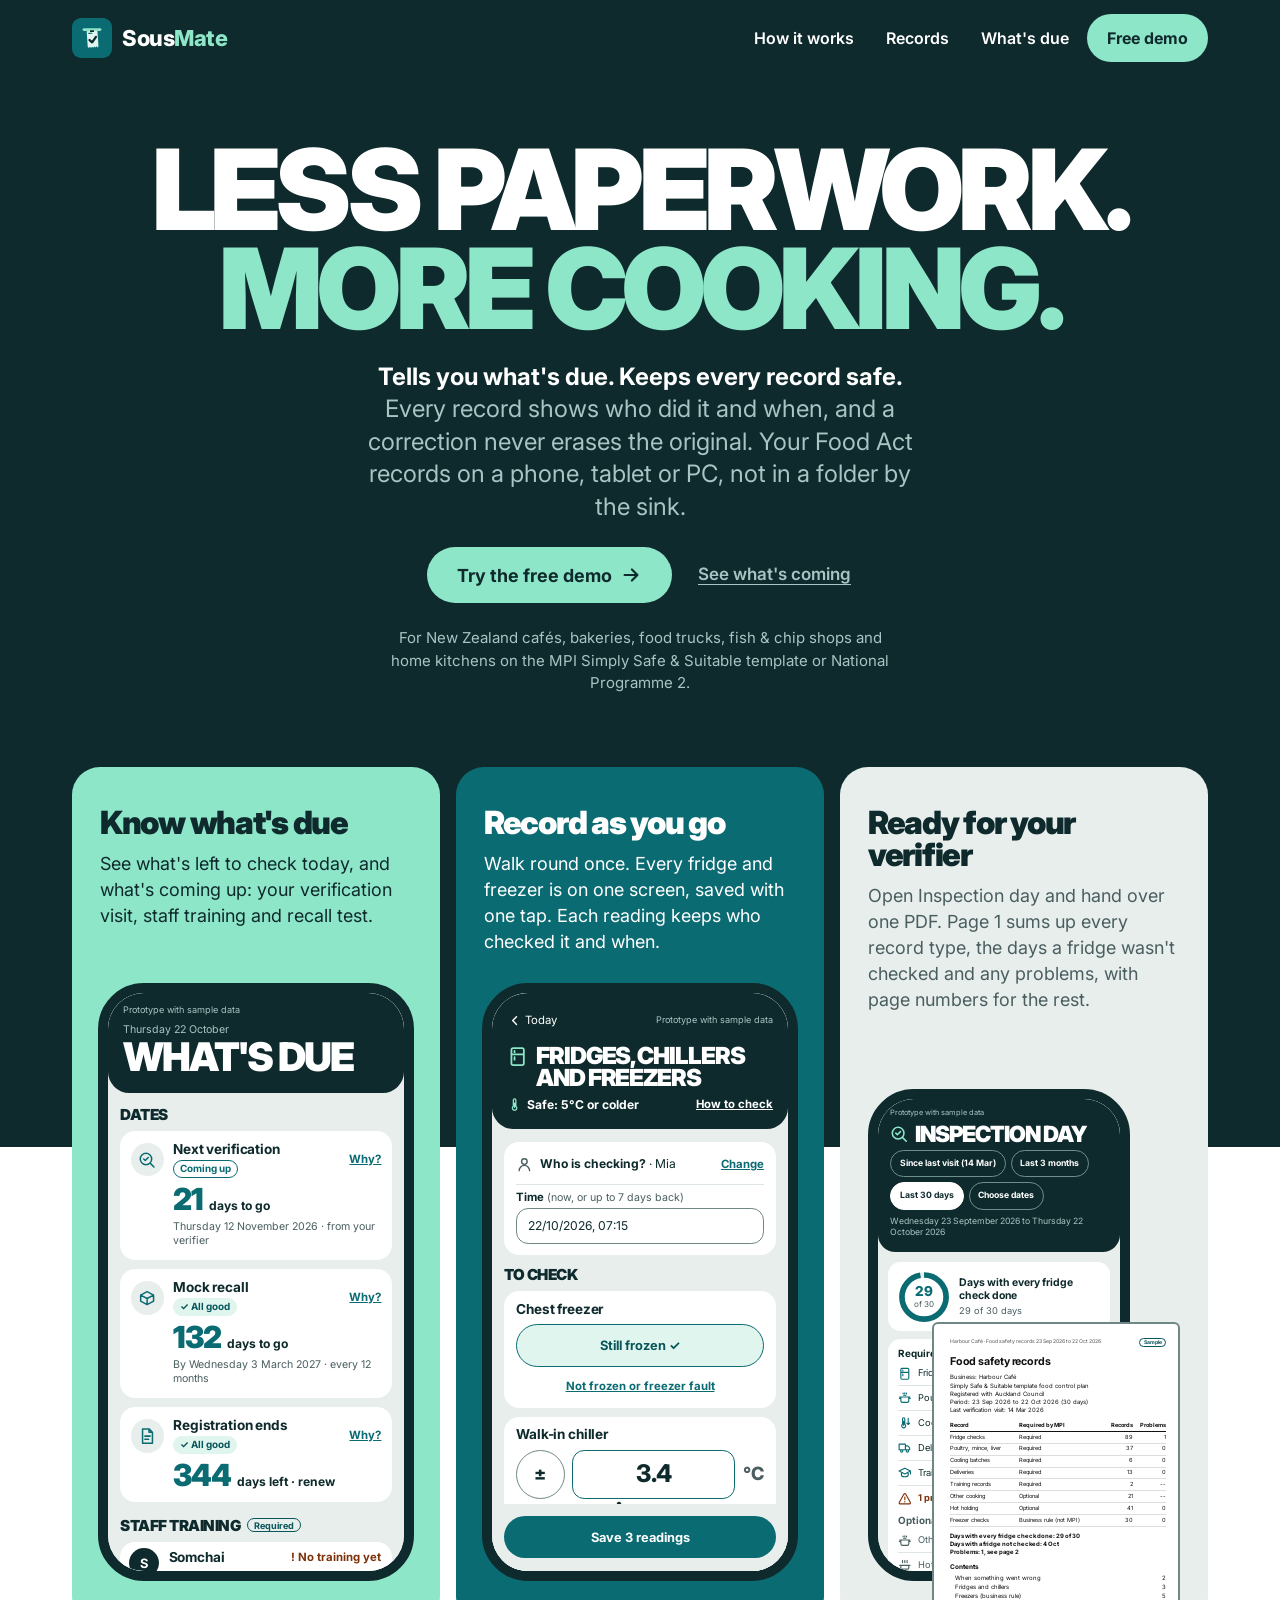
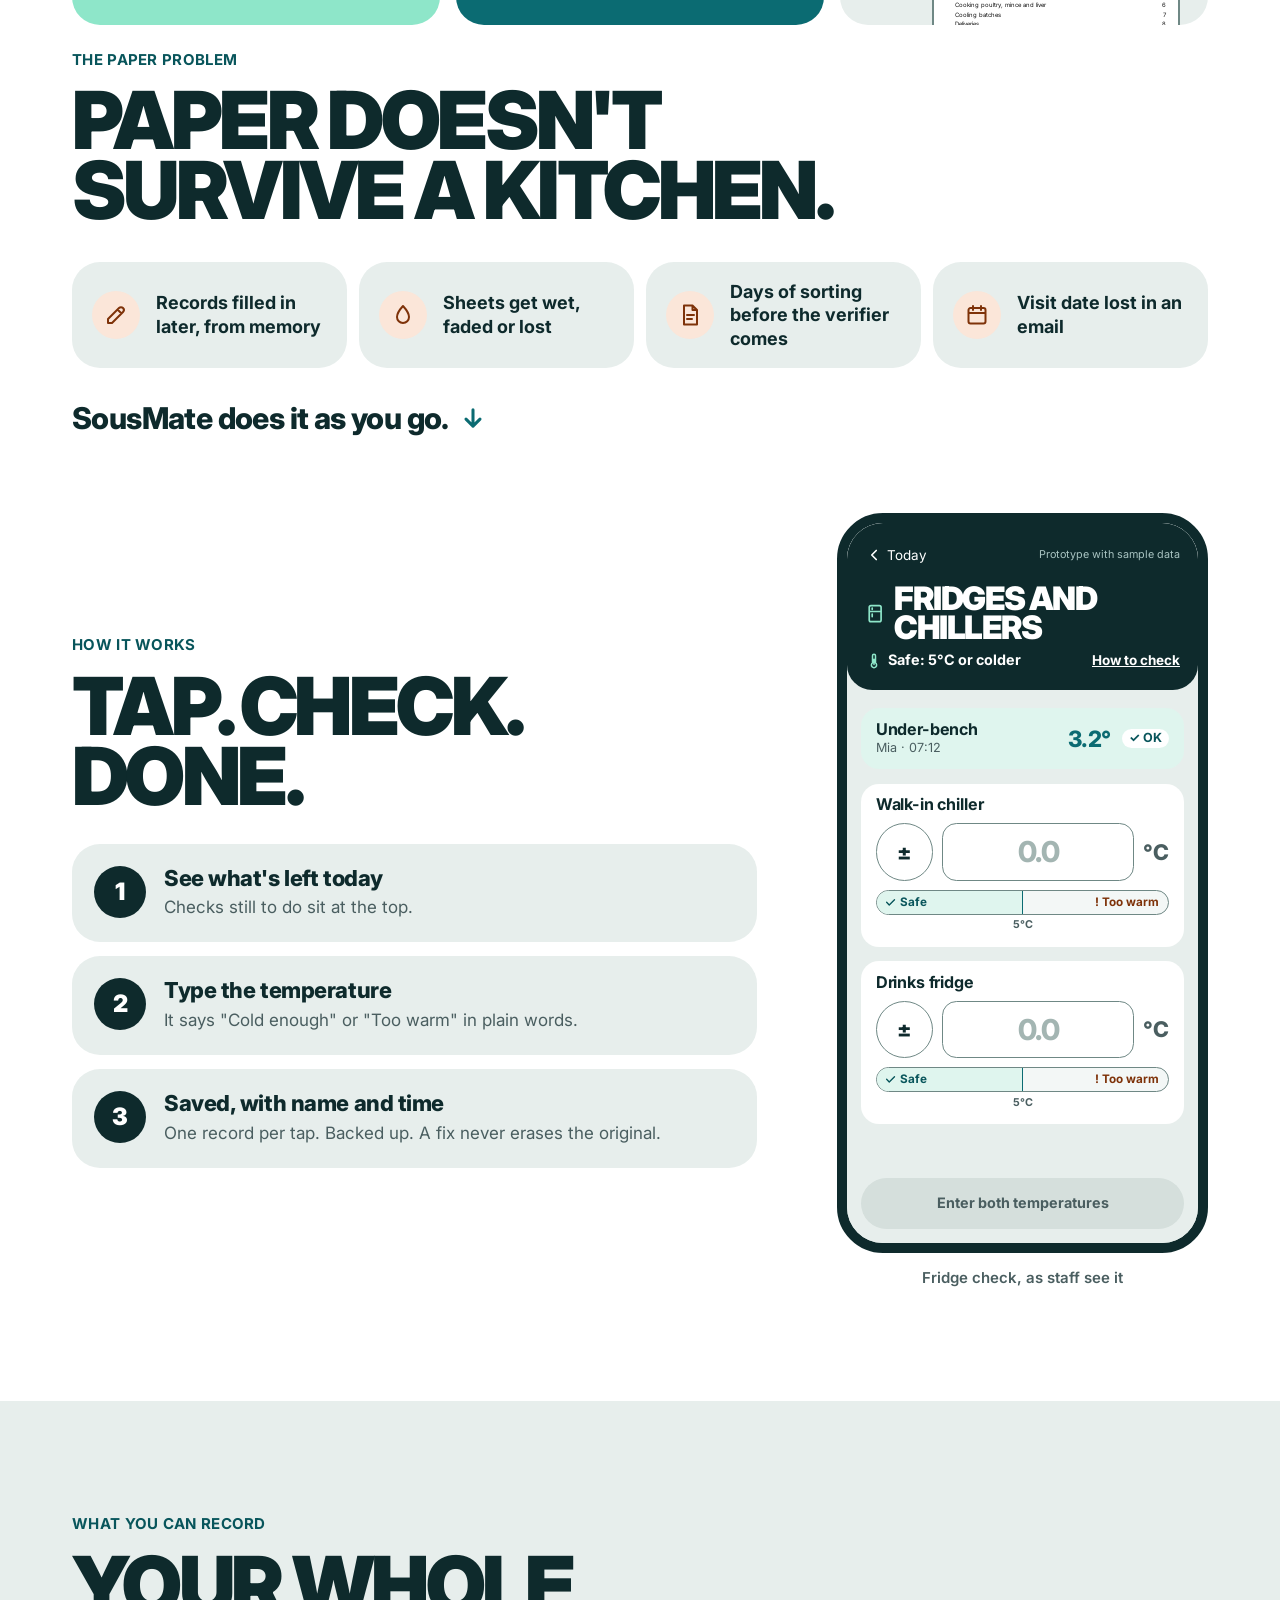
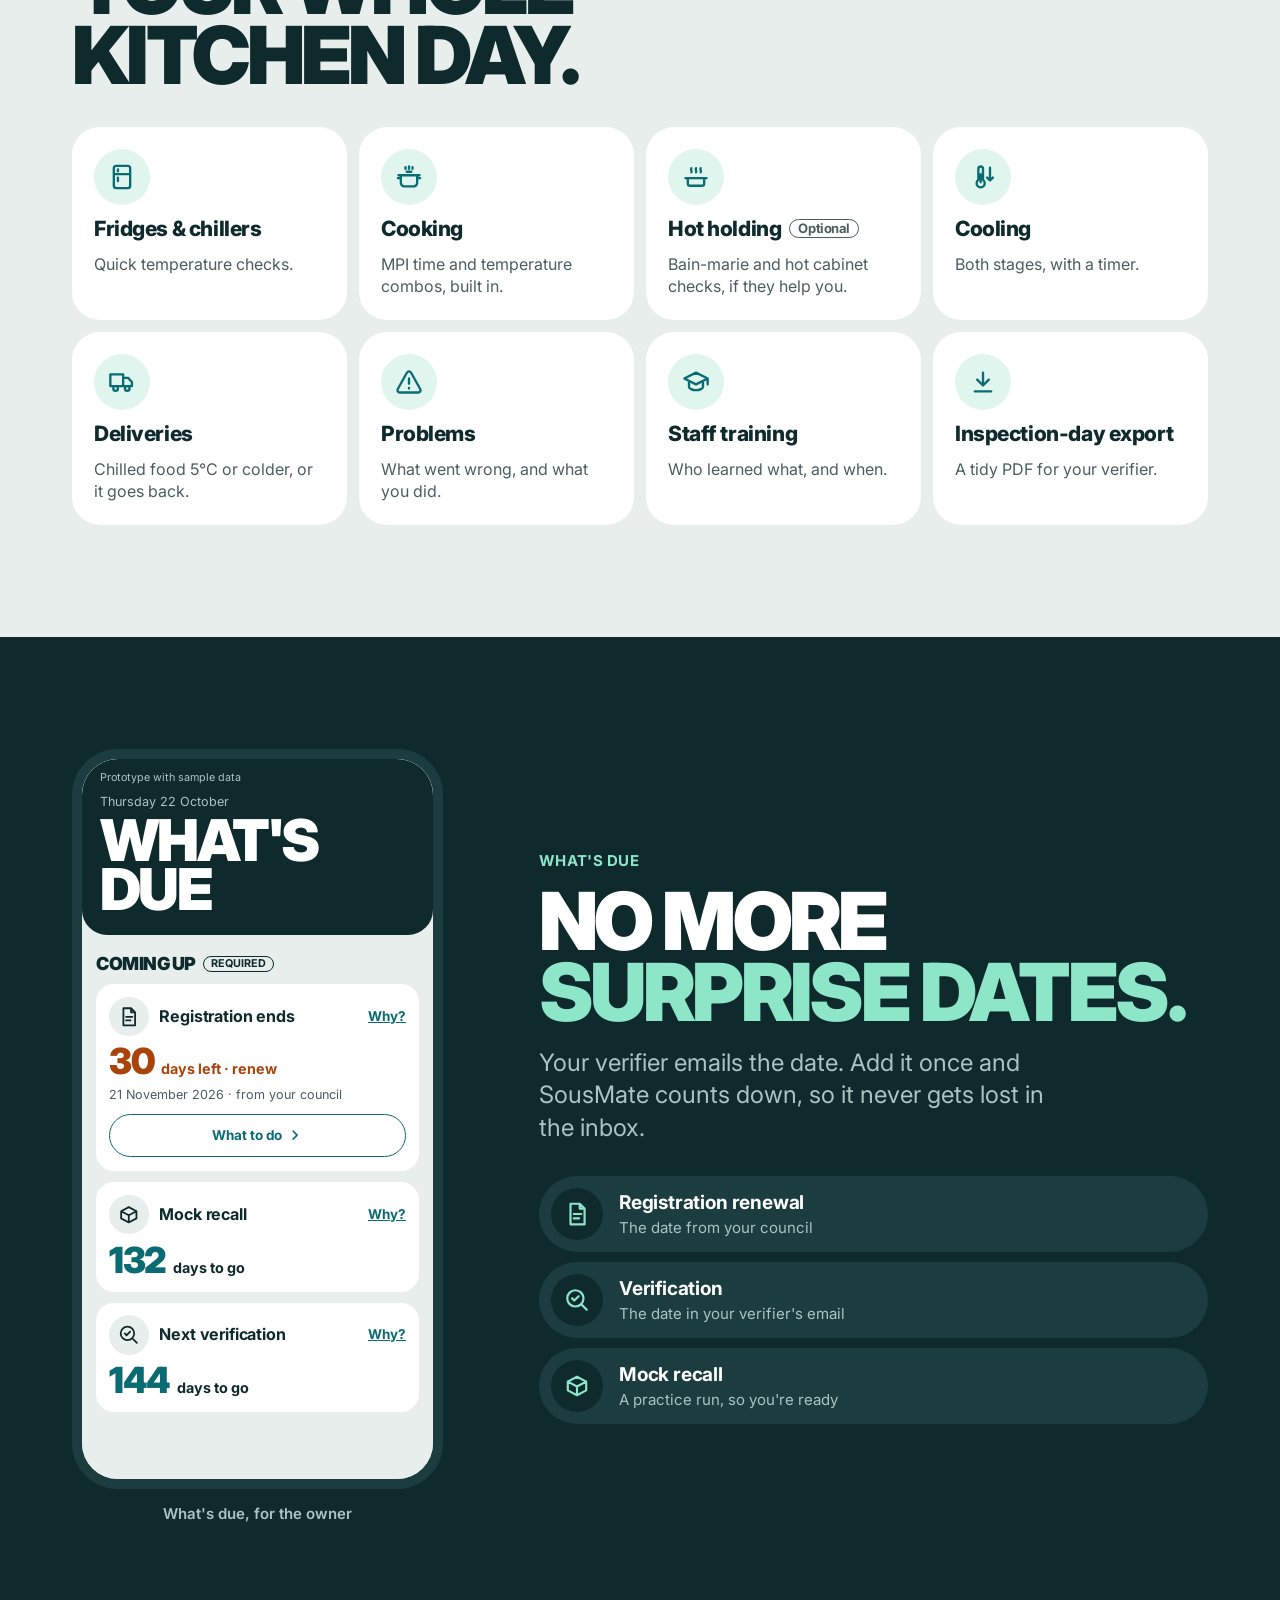
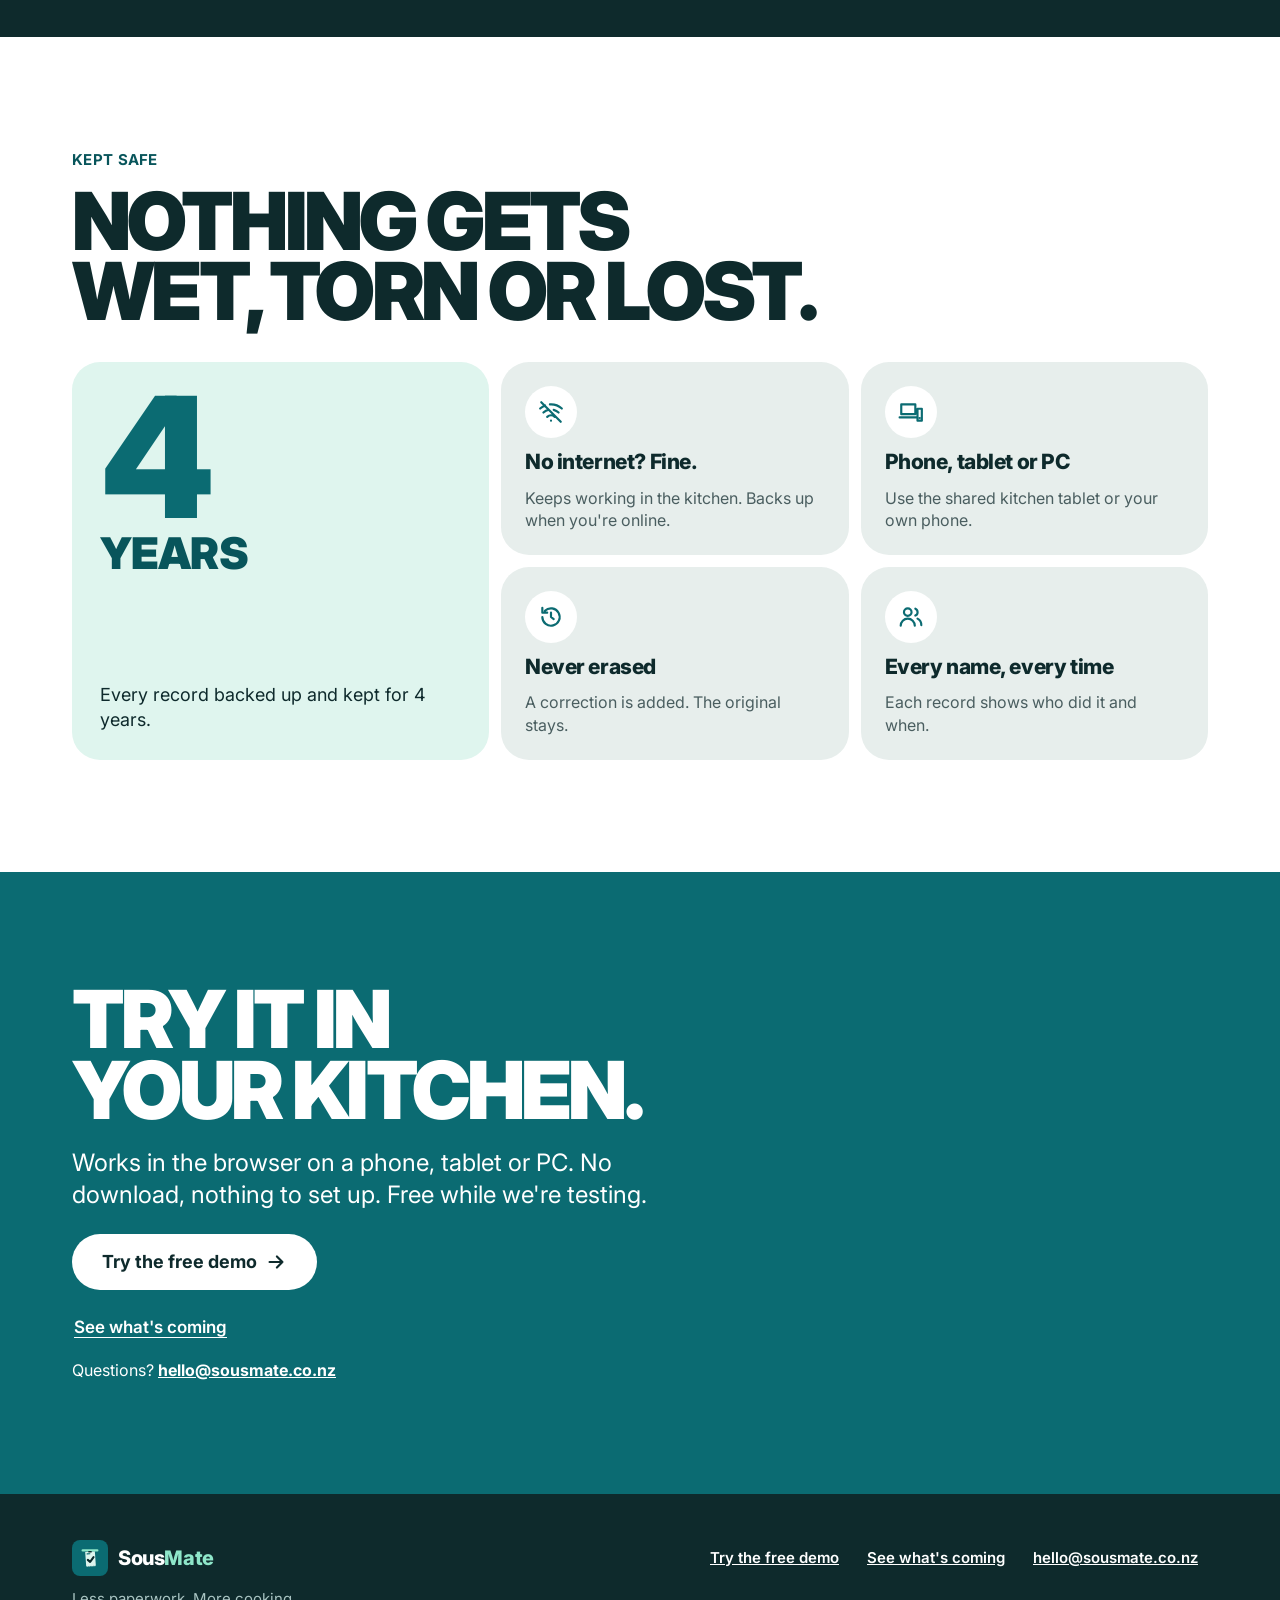
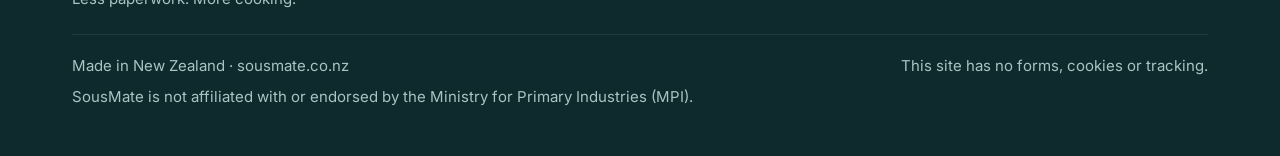
==== index.html @ 462e5b04 "Landing page from nz-food-records@f9087c7" ====
<!doctype html>
<html lang="en-NZ">
<head>
<meta charset="utf-8">
<meta name="viewport" content="width=device-width, initial-scale=1">
<title>SousMate: food safety records for NZ kitchens</title>
<meta name="description" content="Less paperwork. More cooking. SousMate tells you what's due and keeps every Food Act record safe. For New Zealand cafés, bakeries, food trucks and home kitchens. Works offline on phone, tablet and PC.">
<meta name="theme-color" content="#0E2A2C">
<link rel="icon" href="icon.svg" type="image/svg+xml">
<link rel="apple-touch-icon" href="apple-touch-icon.png">
<meta property="og:type" content="website">
<meta property="og:site_name" content="SousMate">
<meta property="og:title" content="SousMate: less paperwork, more cooking">
<meta property="og:description" content="Tells you what's due. Keeps every record safe. Food safety records for New Zealand food businesses, on paper no more.">
<meta property="og:url" content="https://sousmate.co.nz/">
<meta property="og:locale" content="en_NZ">
<meta property="og:image" content="https://sousmate.co.nz/og-image.png">
<meta property="og:image:type" content="image/png">
<meta property="og:image:width" content="1200">
<meta property="og:image:height" content="630">
<meta property="og:image:alt" content="SousMate: Less paperwork. More cooking. A phone showing the Today screen with checks still to do and done.">
<meta name="twitter:card" content="summary_large_image">
<meta name="twitter:image" content="https://sousmate.co.nz/og-image.png">
<meta name="twitter:image:alt" content="SousMate: Less paperwork. More cooking. A phone showing the Today screen with checks still to do and done.">
<link rel="preconnect" href="https://fonts.googleapis.com">
<link rel="preconnect" href="https://fonts.gstatic.com" crossorigin>
<link rel="stylesheet" href="https://fonts.googleapis.com/css2?family=Inter:wght@400;500;600;700;800;900&display=swap">
<style>
/* Kitchen ink tokens: docs/design/design-system.md section 1 */
:root{
  --ink:#0E2A2C; --ink-raised:#1C3D40; --teal:#0B6B72; --teal-dark:#08555B;
  --mint:#8EE6C9; --wash:#DFF5EE; --surface:#E7EEEC; --paper:#FFFFFF; --quiet:#F3F7F6;
  --muted:#4A5E60; --muted-ink:#A9C4C2; --line:#6F8885; --warn:#A9440C; --warn-dark:#7E3209; --warn-tint:#FBE6D9;
  --wrap:1200px;
}
*,*::before,*::after{box-sizing:border-box}
html{-webkit-text-size-adjust:100%}
@media (prefers-reduced-motion:no-preference){html{scroll-behavior:smooth}}
body{margin:0;font-family:'Inter',system-ui,-apple-system,'Segoe UI',sans-serif;color:var(--ink);background:var(--paper);font-size:18px;line-height:1.5;overflow-x:hidden}
img,svg{display:block}
h1,h2,h3,p{margin:0}
a{color:var(--teal)}
a:hover{color:var(--teal-dark)}
:focus-visible{outline:3px solid var(--teal);outline-offset:3px}
.ink :focus-visible,.cta :focus-visible{outline-color:var(--mint)}
.cta :focus-visible{outline-color:var(--paper)}
.skip{position:absolute;left:12px;top:-100px;z-index:10;background:var(--mint);color:var(--ink);font-weight:700;padding:12px 18px;border-radius:9999px;text-decoration:none}
.skip:focus{top:12px}
.wrap{max-width:var(--wrap);margin:0 auto;padding:0 20px}
@media (min-width:720px){.wrap{padding:0 32px}}

/* type */
.display{font-weight:900;text-transform:uppercase;letter-spacing:-0.045em;line-height:.88}
h1.display{font-size:clamp(44px,13vw,112px);letter-spacing:-0.05em}
h2.display{font-size:clamp(36px,8vw,80px)}
.lead{font-size:clamp(19px,2.2vw,24px);line-height:1.35}
.mint{color:var(--mint)}
.kicker{font-size:15px;font-weight:700;letter-spacing:.02em;text-transform:uppercase;color:var(--teal-dark)}
.ink .kicker{color:var(--mint)}

/* buttons: pills, no shadows */
.btns{display:flex;flex-wrap:wrap;gap:12px}
.btn{display:inline-flex;align-items:center;justify-content:center;gap:8px;min-height:56px;padding:0 28px;border-radius:9999px;font-weight:700;font-size:18px;text-decoration:none;border:2px solid transparent;transition:background-color .15s,color .15s}
.btn svg{flex:none}
.btn-mint{background:var(--mint);color:var(--ink)}
.btn-mint:hover{background:#B5F0DC;color:var(--ink)}
.btn-ghost{border-color:#FFFFFF;color:#FFFFFF}
.btn-ghost:hover{background:#FFFFFF;color:var(--ink)}
.btn-teal{background:var(--teal);color:#FFFFFF}
.btn-teal:hover{background:var(--teal-dark);color:#FFFFFF}
.btn-line{border-color:var(--teal);color:var(--teal);background:var(--paper)}
.btn-line:hover{background:var(--wash);color:var(--teal-dark)}
.btn-white{background:#FFFFFF;color:var(--ink)}
.btn-white:hover{background:var(--wash);color:var(--ink)}
@media (prefers-reduced-motion:reduce){.btn{transition:none}}

/* header */
.ink{background:var(--ink);color:#FFFFFF}
.top{display:flex;align-items:center;justify-content:space-between;gap:12px;padding-top:14px;padding-bottom:14px}
.brand{display:inline-flex;align-items:center;gap:10px;min-height:48px;color:#FFFFFF;text-decoration:none;font-weight:800;font-size:22px;letter-spacing:-0.02em}
.brand img{width:40px;height:40px}
.brand:hover{color:#FFFFFF}
.nav{display:flex;align-items:center;gap:4px}
.nav a.link{display:none;align-items:center;min-height:48px;padding:0 14px;border-radius:9999px;color:#FFFFFF;text-decoration:none;font-weight:600;font-size:16px}
.nav a.link:hover{background:var(--ink-raised);color:#FFFFFF}
.nav .btn{min-height:48px;padding:0 18px;font-size:16px}
@media (min-width:860px){.nav a.link{display:inline-flex}}

/* hero */
.hero{display:grid;gap:40px;padding-top:36px;padding-bottom:0;align-items:end}
.hero-copy{display:flex;flex-direction:column;gap:24px;padding-bottom:8px}
.hero .sub{color:var(--muted-ink);max-width:560px}
.hero .sub b{color:#FFFFFF;font-weight:700}
.for{font-size:15px;color:var(--muted-ink);max-width:520px}
.hero-phone{display:flex;justify-content:center;margin-bottom:-120px}
@media (min-width:980px){
  .hero{grid-template-columns:minmax(0,1.35fr) minmax(0,1fr);padding-top:56px}
  .hero-copy{padding-bottom:180px}
}
.after-hero{height:150px;background:var(--paper)}

/* phone mock-ups (HTML copies of the prototype boards, decorative) */
figure{margin:0}
.phone{--z:.74;width:calc(390px * var(--z) + 20px);border:10px solid var(--ink);border-radius:46px;background:var(--surface);overflow:hidden;flex:none}
.ink .phone{border-color:var(--ink-raised)}
@media (min-width:420px){.phone{--z:.8}}
@media (min-width:980px){.hero-phone .phone,.how .phone,.dueg .phone{--z:.9}}
.screen{zoom:var(--z);width:390px;height:760px;display:flex;flex-direction:column;background:var(--surface);color:var(--ink);font-size:16px;line-height:1.3;overflow:hidden;position:relative}
.screen.short{height:700px}
.screen.tall{height:800px}
.sh{flex:none;background:var(--ink);color:#FFFFFF;border-radius:0 0 28px 28px;padding:14px 20px 22px;display:flex;flex-direction:column;gap:10px}
.sh .proto{font-size:12px;color:var(--muted-ink)}
.sh .date{font-size:14px;color:var(--muted-ink)}
.sh .big{font-size:64px;line-height:.85;font-weight:900;letter-spacing:-0.045em;text-transform:uppercase;margin-top:6px}
.sb{flex:1;padding:16px;display:flex;flex-direction:column;gap:12px;overflow:hidden}
.chip{display:flex;align-items:center;gap:8px;height:48px;padding:0 14px 0 8px;border-radius:9999px;background:var(--ink-raised);font-weight:600;font-size:15px}
.av{width:32px;height:32px;border-radius:9999px;background:var(--mint);color:var(--ink);display:flex;align-items:center;justify-content:center;font-weight:700}
.pill-m{display:inline-flex;align-items:center;height:36px;padding:0 14px;border-radius:9999px;background:var(--mint);color:var(--ink);font-weight:700;font-size:14px}
.backed{display:inline-flex;align-items:center;gap:6px;font-size:13px;color:var(--muted-ink)}
.remind{display:flex;align-items:center;gap:12px;height:52px;padding:0 12px;border-radius:9999px;background:#FFFFFF;border:2px solid var(--teal);font-weight:700;font-size:15px}
.remind span{flex:1}
.quick{display:grid;grid-template-columns:repeat(3,1fr);gap:8px}
.quick div{height:72px;border-radius:20px;background:#FFFFFF;display:flex;flex-direction:column;align-items:center;justify-content:center;gap:4px;font-weight:700;font-size:15px}
.h2s{font-weight:900;font-size:20px;line-height:1;letter-spacing:-0.03em;text-transform:uppercase;display:flex;align-items:center;gap:8px;margin-top:6px}
.n{display:inline-flex;min-width:22px;height:22px;padding:0 6px;border-radius:20px;background:var(--ink);color:#FFFFFF;font-size:13px;align-items:center;justify-content:center}
.card{background:#FFFFFF;border-radius:20px;padding:12px 14px 12px 12px;display:flex;gap:12px;align-items:center;min-height:56px}
.card.done{background:var(--wash)}
.ico{flex:none;width:44px;height:44px;border-radius:9999px;background:var(--surface);display:flex;align-items:center;justify-content:center}
.done .ico{background:#FFFFFF}
.ct{font-size:18px;line-height:1.1;font-weight:700;letter-spacing:-0.01em}
.cs{margin-top:2px;font-size:15px;color:var(--muted);display:flex;align-items:center;gap:6px}
.cs.warn{color:var(--warn);font-weight:700}
.grow{flex:1;min-width:0}
.dots{display:inline-flex;gap:4px}
.dots i{width:12px;height:12px;border-radius:6px;border:2px solid var(--teal)}
.dots i:first-child{background:var(--teal)}
.stamp{flex:none;display:inline-flex;align-items:center;height:28px;padding:0 10px;border-radius:9999px;background:#FFFFFF;color:var(--teal-dark);font-weight:700;font-size:13px;white-space:nowrap}
.snav{position:absolute;left:12px;right:12px;bottom:12px;display:grid;grid-template-columns:repeat(4,1fr);gap:4px;padding:6px;border-radius:9999px;background:var(--ink)}
.snav span{height:56px;border-radius:9999px;display:flex;flex-direction:column;align-items:center;justify-content:center;gap:2px;font-size:13px;font-weight:600;color:#FFFFFF}
.snav span.on{background:var(--mint);color:var(--ink)}
.back{display:flex;align-items:center;gap:4px;font-size:15px}
.rule{display:flex;align-items:center;justify-content:space-between;gap:10px}
.rule b{display:flex;align-items:center;gap:6px;font-size:16px}
.rule u{font-size:15px;font-weight:700}
.title36{display:flex;align-items:center;gap:10px;font-size:36px;line-height:.9;font-weight:900;letter-spacing:-0.045em;text-transform:uppercase}
.okp{display:inline-flex;align-items:center;padding:1px 8px;border-radius:20px;background:#FFFFFF;color:var(--teal-dark);font-weight:700;font-size:14px}
.fcard{background:#FFFFFF;border-radius:20px;padding:14px 16px 16px;display:flex;flex-direction:column;gap:10px}
.field{display:flex;align-items:center;gap:10px}
.pm{flex:none;width:64px;height:64px;border-radius:9999px;border:2px solid var(--line);display:flex;align-items:center;justify-content:center;font-size:24px;font-weight:800}
.temp{flex:1;height:64px;border:2px solid var(--line);border-radius:16px;display:flex;align-items:center;justify-content:center;font-size:32px;font-weight:800;color:#A3B5B2;letter-spacing:-0.02em}
.deg{font-size:24px;font-weight:800;color:var(--muted)}
.track{position:relative;height:28px;border-radius:20px;background:var(--quiet);border:2px solid var(--line)}
.track .safe{position:absolute;left:0;top:0;bottom:0;width:50%;background:var(--wash);border-right:2px solid var(--teal);border-radius:9999px 0 0 9999px;display:flex;align-items:center;gap:4px;padding-left:8px;font-size:13px;font-weight:700;color:var(--teal-dark)}
.track .tw{position:absolute;right:10px;top:0;bottom:0;display:flex;align-items:center;font-size:13px;font-weight:700;color:var(--warn-dark)}
.five{text-align:center;font-size:12px;font-weight:700;color:var(--muted);margin-top:-6px}
.save{position:absolute;left:16px;right:16px;bottom:16px;height:56px;border-radius:9999px;background:#D5DFDC;color:var(--muted);display:flex;align-items:center;justify-content:center;font-weight:700;font-size:16px}
.due{background:#FFFFFF;border-radius:20px;padding:14px 14px 16px;display:flex;flex-direction:column;gap:8px}
.row{display:flex;align-items:center;gap:12px}
.why{font-size:15px;font-weight:700;color:var(--teal);text-decoration:underline}
.num{font-size:40px;font-weight:900;letter-spacing:-0.04em;line-height:1;color:var(--teal)}
.num.w{color:var(--warn)}
.numrow{display:flex;align-items:baseline;gap:8px;font-weight:700}
.numrow .w2{color:var(--warn)}
.help{font-size:14px;color:var(--muted)}
.tag{display:inline-block;font-size:13px;font-weight:700;padding:2px 8px;border-radius:9999px;border:1.5px solid currentColor}
.go{height:48px;border-radius:9999px;border:2px solid var(--teal);color:var(--teal);font-weight:700;font-size:15px;display:flex;align-items:center;justify-content:center;gap:6px;margin-top:4px}
figcaption{margin-top:14px;text-align:center;font-size:15px;font-weight:600;color:var(--muted)}
.ink figcaption{color:var(--muted-ink)}

/* sections */
section{scroll-margin-top:16px}
.pad{padding-top:72px;padding-bottom:72px}
@media (min-width:980px){.pad{padding-top:112px;padding-bottom:112px}}
.stack{display:flex;flex-direction:column;gap:20px}

/* product cards, right under the hero (Due, Fridge and Verify boards) */
.vh{position:absolute;width:1px;height:1px;margin:-1px;padding:0;overflow:hidden;clip:rect(0 0 0 0);white-space:nowrap;border:0}
.pcards{display:grid;gap:16px;padding-bottom:24px}
@media (min-width:760px){.pcards{grid-template-columns:repeat(2,minmax(0,1fr))}.pc3{grid-column:1 / -1}}
.pc{border-radius:28px;padding:28px 20px 32px;display:flex;flex-direction:column;gap:28px;overflow:hidden;min-width:0}
@media (min-width:420px){.pc{padding:32px 24px 36px}}
@media (min-width:980px){.pc{padding:44px 40px 48px}}
.pc1{background:var(--mint);color:var(--ink)}
.pc2{background:var(--ink);color:#FFFFFF}
.pc3{background:var(--surface);color:var(--ink)}
.pc-copy{display:flex;flex-direction:column;gap:12px;max-width:520px}
.pc h3{font-weight:900;font-size:clamp(32px,4.4vw,48px);line-height:1;letter-spacing:-0.04em}
.pc-copy p{font-size:18px;line-height:1.45}
.pc1 .pc-copy p{color:var(--ink)}
.pc2 .pc-copy p{color:var(--muted-ink)}
.pc3 .pc-copy p{color:var(--muted)}
.pc-vis{display:flex;justify-content:center;margin-top:auto}
.pc .phone{--z:.66}
.pc2 .phone{border-color:var(--ink-raised)}
@media (min-width:390px){.pc .phone{--z:.7}}
@media (min-width:420px){.pc .phone{--z:.74}}
@media (min-width:760px){.pc .phone{--z:.66}}
@media (min-width:980px){.pc .phone{--z:.8}}
/* card 3: text and PDF page on the left, phone on the right */
.pc3{display:grid;gap:28px;padding-bottom:0}
.pc3 .pc-paper{display:flex;justify-content:center}
@media (min-width:760px){
  .pc3{grid-template-columns:minmax(0,1fr) auto;grid-template-rows:auto 1fr;column-gap:32px;row-gap:28px;padding-bottom:0}
  .pc3 .pc-copy{grid-column:1;grid-row:1}
  .pc3 .pc-paper{grid-column:1;grid-row:2;align-items:flex-end;justify-content:flex-start}
  .pc3 .pc-vis{grid-column:2;grid-row:1 / span 2;padding-bottom:36px;align-items:flex-start}
}
@media (min-width:980px){.pc3{column-gap:56px}.pc3 .pc-vis{padding-bottom:48px}}
/* phone details only these boards use */
.temp.on{color:var(--ink);border-color:var(--teal)}
.track .mark{position:absolute;top:-8px;bottom:-8px;width:6px;margin-left:-3px;border-radius:3px;background:var(--ink);border:2px solid #FFFFFF;box-sizing:content-box}
.okline{padding:10px 12px;border-radius:28px;background:var(--wash);color:var(--teal-dark);font-weight:700;font-size:16px}
.whorow{display:flex;align-items:center;gap:10px;min-height:52px;font-size:16px}
.whorow b{font-weight:700}
.whorow .grow{flex:1}
.whorow u{font-weight:700;font-size:15px;color:var(--teal)}
.timef{display:flex;flex-direction:column;gap:4px;padding-top:6px;border-top:1px solid #DDE6E4}
.timef p{font-size:15px;font-weight:700}
.timef p span{font-weight:400;color:var(--muted);font-size:14px}
.timef .in{height:48px;border:2px solid var(--line);border-radius:16px;display:flex;align-items:center;padding:0 14px;font-size:16px}
.fz{display:flex;align-items:center;justify-content:center;gap:8px;min-height:56px;border-radius:9999px;border:2px solid var(--teal);background:var(--wash);color:var(--teal-dark);font-weight:700;font-size:17px}
.fzlink{text-align:center;font-size:15px;font-weight:700;color:var(--teal);text-decoration:underline;padding:6px 0 2px}
.save.on{background:var(--teal);color:#FFFFFF;font-size:17px}
.pchips{display:flex;flex-wrap:wrap;gap:8px}
.pchips span{display:inline-flex;align-items:center;min-height:44px;padding:0 14px;border-radius:9999px;border:2px solid #6F8E8C;font-size:14px;font-weight:700}
.pchips span.on{background:#FFFFFF;color:var(--ink);border-color:#FFFFFF}
.rangel{font-size:14px;color:var(--muted-ink)}
.vcard{background:#FFFFFF;border-radius:20px;padding:14px 16px}
.ringrow{display:flex;align-items:center;gap:14px}
.ring{position:relative;width:84px;height:84px;flex:none}
.ring b{position:absolute;inset:0;display:flex;flex-direction:column;align-items:center;justify-content:center;font-size:22px;line-height:1;color:var(--teal);font-weight:800}
.ring b small{font-size:13px;font-weight:400;color:var(--muted);margin-top:2px}
.vh2{font-size:16px;font-weight:700;margin-bottom:2px}
.vh2.q{color:var(--muted);margin-top:12px}
.vh2.q span{font-weight:400;font-size:14px}
.vr{display:flex;align-items:center;gap:10px;border-bottom:1px solid #DDE6E4;padding:7px 0;min-height:40px;font-size:15px}
.vr span{flex:1}
.vr b{font-size:18px;letter-spacing:-0.01em}
.vr.q{color:var(--muted)}
.vprob{display:flex;align-items:center;gap:10px;padding:10px 0 2px;font-size:15px;font-weight:700;color:var(--warn-dark)}
/* PDF page 1 (verifier PDF, sample) */
.paper{--pz:.6;flex:none;width:calc(460px * var(--pz));height:calc(560px * var(--pz));overflow:hidden;position:relative;border-radius:6px 6px 0 0;background:#FFFFFF;border:1px solid #C9D6D3;border-bottom:0}
@media (min-width:390px){.paper{--pz:.66}}
@media (min-width:420px){.paper{--pz:.7}}
@media (min-width:760px){.paper{--pz:.7}}
@media (min-width:980px){.paper{--pz:1}}
.pdf{zoom:var(--pz);width:460px;padding:26px 30px;font-size:11px;line-height:1.35;color:#111111}
.pdf .ph{display:flex;justify-content:space-between;gap:12px;font-size:9.5px;color:#555555;padding-bottom:14px}
.pdf .ph em{font-style:normal;font-weight:700;color:var(--teal-dark);border:1.5px solid currentColor;border-radius:9999px;padding:0 6px}
.pdf h4{margin:0 0 8px;font-size:20px;font-weight:700;letter-spacing:-0.01em}
.pdf .meta p{margin:0}
.pdf table{width:100%;border-collapse:collapse;margin:12px 0 10px;font-size:10.5px}
.pdf th{text-align:left;font-weight:700;border-bottom:1.5px solid #111111;padding:3px 4px 3px 0}
.pdf td{border-bottom:1px solid #DDDDDD;padding:3px 4px 3px 0}
.pdf td.nc,.pdf th.nc{text-align:right;padding:3px 0 3px 10px;width:60px}
.pdf .sum p{margin:0;font-weight:700}
.pdf h5{margin:12px 0 4px;font-size:12px;font-weight:700}
.pdf ol{list-style:none;margin:0;padding:0}
.pdf ol li{display:flex;justify-content:space-between;gap:8px;padding:1px 0 1px 10px}

/* paper problem */
.pains{display:grid;grid-template-columns:repeat(auto-fit,minmax(240px,1fr));gap:12px;margin-top:36px;padding:0;list-style:none}
.pains li{display:flex;align-items:center;gap:16px;padding:18px 20px;border-radius:28px;background:var(--surface);font-weight:700;font-size:18px;line-height:1.3}
.pains .x{flex:none;width:48px;height:48px;border-radius:9999px;background:var(--warn-tint);display:flex;align-items:center;justify-content:center}
.turn{margin-top:28px;display:flex;align-items:center;gap:10px;font-weight:800;font-size:clamp(22px,3vw,30px);letter-spacing:-0.02em}

/* how it works */
.how{display:grid;gap:48px;align-items:center}
@media (min-width:980px){.how{grid-template-columns:minmax(0,1fr) auto;gap:80px}}
.steps{list-style:none;padding:0;margin:32px 0 0;display:flex;flex-direction:column;gap:14px}
.steps li{display:flex;gap:18px;align-items:flex-start;padding:22px;border-radius:28px;background:var(--surface)}
.step-n{flex:none;width:52px;height:52px;border-radius:9999px;background:var(--ink);color:#FFFFFF;display:flex;align-items:center;justify-content:center;font-weight:900;font-size:24px}
.steps h3{font-size:22px;font-weight:800;letter-spacing:-0.02em;line-height:1.15}
.steps p{margin-top:4px;color:var(--muted);font-size:17px}
.how figure{display:flex;flex-direction:column;align-items:center}

/* record grid */
.grey{background:var(--surface)}
.tiles{list-style:none;padding:0;margin:36px 0 0;display:grid;grid-template-columns:repeat(auto-fill,minmax(250px,1fr));gap:12px}
.tiles li{display:flex;flex-direction:column;gap:12px;padding:22px;border-radius:28px;background:#FFFFFF}
.tiles .ti{width:56px;height:56px;border-radius:9999px;background:var(--wash);display:flex;align-items:center;justify-content:center}
.tiles h3{font-size:21px;font-weight:800;letter-spacing:-0.02em;line-height:1.15;display:flex;flex-wrap:wrap;align-items:center;gap:8px}
.tiles p{font-size:16px;color:var(--muted);line-height:1.4}
@media (max-width:599px){.tiles li{display:grid;grid-template-columns:auto 1fr;align-items:center;padding:14px 16px;column-gap:14px;row-gap:2px}.tiles .ti{grid-row:span 2;align-self:center}.tiles .ti{flex:none;width:48px;height:48px}.tiles h3{font-size:19px}.tiles p{font-size:15px;margin-top:2px}}
.tiles .soon{background:transparent;border:2px dashed var(--line)}
.tiles .soon .ti{background:#FFFFFF}
.tag-soon{font-size:13px;font-weight:700;padding:3px 10px;border-radius:9999px;background:var(--ink);color:#FFFFFF;letter-spacing:0}
.tag-opt{font-size:13px;font-weight:700;padding:1px 8px;border-radius:9999px;border:1.5px solid var(--muted);color:var(--muted)}

/* what's due */
.dueg{display:grid;gap:48px;align-items:center}
@media (min-width:980px){.dueg{grid-template-columns:auto minmax(0,1fr);gap:96px}}
.dueg figure{display:flex;flex-direction:column;align-items:center;order:2}
@media (min-width:980px){.dueg figure{order:0}}
.dlist{list-style:none;padding:0;margin:32px 0 0;display:flex;flex-direction:column;gap:10px}
.dlist li{display:flex;align-items:center;gap:16px;min-height:72px;padding:12px 22px 12px 12px;border-radius:9999px;background:var(--ink-raised)}
.dlist .di{flex:none;width:52px;height:52px;border-radius:9999px;background:var(--ink);display:flex;align-items:center;justify-content:center}
.dlist b{display:block;font-size:19px;letter-spacing:-0.01em}
.dlist span{display:block;font-size:15px;color:var(--muted-ink)}
.ink .sub2{color:var(--muted-ink)}

/* safekeeping */
.keep{display:grid;gap:12px;margin-top:36px}
@media (min-width:860px){.keep{grid-template-columns:1.2fr 1fr 1fr}}
.keep .big4{grid-row:span 2;display:flex;flex-direction:column;justify-content:space-between;gap:24px;padding:28px;border-radius:28px;background:var(--wash);color:var(--ink)}
.keep .big4 .yrs{font-weight:900;font-size:clamp(96px,14vw,168px);line-height:.8;letter-spacing:-0.06em;color:var(--teal)}
.keep .big4 .yrs small{display:block;font-size:.26em;letter-spacing:-0.02em;text-transform:uppercase;margin-top:12px;color:var(--teal-dark)}
.keep .k{display:flex;flex-direction:column;gap:12px;padding:24px;border-radius:28px;background:var(--surface)}
.keep .k .ti{width:52px;height:52px;border-radius:9999px;background:#FFFFFF;display:flex;align-items:center;justify-content:center}
.keep h3{font-size:21px;font-weight:800;letter-spacing:-0.02em;line-height:1.15}
@media (max-width:859px){.keep .k{display:grid;grid-template-columns:auto 1fr;column-gap:16px;row-gap:2px;padding:18px 20px}.keep .k .ti{grid-row:span 2}.keep .big4{flex-direction:row;align-items:center;padding:24px}.keep .big4 .yrs{font-size:96px}}
.keep p{font-size:16px;color:var(--muted);line-height:1.4}
.keep .big4 p{color:var(--ink);font-size:18px}

/* call to action */
.cta{background:var(--teal);color:#FFFFFF}
.cta .inner{display:flex;flex-direction:column;gap:22px;align-items:flex-start}
.cta p{max-width:620px}
/* text links */
.tlink{display:inline-flex;align-items:center;min-height:48px;padding:0 2px;color:#FFFFFF;font-weight:600;font-size:17px;text-decoration:underline;text-underline-offset:4px}
.tlink:hover{color:var(--mint)}
.hero .tlink{color:var(--muted-ink)}
.hero .tlink:hover{color:#FFFFFF}
.hero .btns{align-items:center;gap:12px 24px}
.cta .tlink:hover{color:var(--wash)}
.cta .more{display:flex;flex-direction:column;gap:6px;margin-top:-8px}
.cta .ask{font-size:16px}
.cta .ask a{display:inline-block;padding:12px 2px;margin:-12px -2px;color:#FFFFFF;font-weight:700}
.cta .ask a:hover{color:var(--wash)}

/* footer */
footer{background:var(--ink);color:var(--muted-ink);font-size:15px}
.foot{display:flex;flex-wrap:wrap;justify-content:space-between;gap:24px 40px;padding-top:40px;padding-bottom:48px}
.foot .brand{font-size:20px}
.foot ul{list-style:none;margin:0;padding:0;display:flex;flex-wrap:wrap;gap:0 8px}
.foot ul a{display:inline-flex;align-items:center;min-height:48px;padding:0 10px;color:#FFFFFF;font-weight:600}
.foot ul a:hover{color:var(--mint)}
.foot .fine{flex-basis:100%;border-top:1px solid var(--ink-raised);padding-top:20px;display:flex;flex-wrap:wrap;justify-content:space-between;gap:8px 24px}
/* Variant: 3 cards in one row on wide screens; card 3 overlaps the PDF page on the phone */
@media (min-width:1100px){
  .pcards{grid-template-columns:repeat(3,minmax(0,1fr))}
  .pc{padding:40px 28px 44px}
  .pc h3{font-size:clamp(30px,2.5vw,36px)}
  .pc .phone{--z:.7}
  .pc3{grid-column:auto;grid-template-columns:minmax(0,1fr);grid-template-rows:auto 1fr;row-gap:28px;padding:40px 28px 0}
  .pc3 .pc-copy{grid-column:1;grid-row:1}
  .pc3 .pc-vis{grid-column:1;grid-row:2;justify-content:flex-start;align-items:flex-start;padding-bottom:44px}
  .pc3 .pc-paper{grid-column:1;grid-row:2;justify-content:flex-end;align-items:flex-end;position:relative;z-index:1;pointer-events:none}
  .pc3 .phone{--z:.6}
  .pc3 .paper{--pz:.5;border:2px solid var(--line);border-bottom:0}
}
@media (min-width:1280px){.pc .phone{--z:.76}.pc3 .phone{--z:.62}.pc3 .paper{--pz:.54}}
/* Variant A: centred hero, no hero phone; the cards straddle the bottom edge of the dark band */
.hero{grid-template-columns:minmax(0,1fr);justify-items:center;text-align:center;padding-top:40px}
.hero-copy{align-items:center;padding-bottom:56px}
.hero .sub,.for{margin-left:auto;margin-right:auto}
.hero .btns{justify-content:center}
@media (min-width:980px){.hero{grid-template-columns:minmax(0,1fr);padding-top:64px}.hero-copy{padding-bottom:72px}}
header.ink{padding-bottom:140px}
.pcards{position:relative;margin-top:-140px}
@media (min-width:760px){header.ink{padding-bottom:300px}.pcards{margin-top:-300px}}
@media (min-width:1100px){header.ink{padding-bottom:380px}.pcards{margin-top:-380px}}
/* card 2 sits on the dark band, so it uses teal instead of the band colour */
.pc2{background:var(--teal)}
.pc2 .pc-copy p{color:#FFFFFF}
.pc2 .phone{border-color:var(--ink)}
</style>
</head>
<body>
<svg width="0" height="0" style="position:absolute" aria-hidden="true">
  <defs>
    <!-- Line icons from the prototype: 24 px grid, 2 px stroke, round ends (design-system.md section 8) -->
    <symbol id="i-fridge" viewBox="0 0 24 24"><path d="M7 2.5h10a2 2 0 012 2v15a2 2 0 01-2 2H7a2 2 0 01-2-2v-15a2 2 0 012-2zM5 9.5h14M8.5 5.5v1.5M8.5 12.5v3"/></symbol>
    <symbol id="i-cooking" viewBox="0 0 24 24"><path d="M5 10.5h14v6.5a3 3 0 01-3 3H8a3 3 0 01-3-3zM3 10.5h18M10 7.5h4M2.5 13h2.5M19 13h2.5M9 3.5v1.5M12 3v2M15 3.5v1.5"/></symbol>
    <symbol id="i-cooling" viewBox="0 0 24 24"><path d="M8 14.5V5a2 2 0 014 0v9.5a3.5 3.5 0 11-4 0zM10 9.5v7M18 4v11M15.5 12.5L18 15l2.5-2.5"/></symbol>
    <symbol id="i-delivery" viewBox="0 0 24 24"><path d="M2 5.5h11v10H2zM13 8.5h4.2l3.3 3.5v3.5H13M4.5 17.5a2 2 0 104 0a2 2 0 10-4 0M14.5 17.5a2 2 0 104 0a2 2 0 10-4 0"/></symbol>
    <symbol id="i-hothold" viewBox="0 0 24 24"><path d="M3 13h18M5 13v4.5a2 2 0 002 2h10a2 2 0 002-2V13M8 4.5c-1 1.2 1 2.3 0 3.5M12 4.5c-1 1.2 1 2.3 0 3.5M16 4.5c-1 1.2 1 2.3 0 3.5"/></symbol>
    <symbol id="i-problem" viewBox="0 0 24 24"><path d="M10.3 3.9L2.4 18a2 2 0 001.7 3h15.8a2 2 0 001.7-3L13.7 3.9a2 2 0 00-3.4 0zM12 9v4.5M12 17v.5"/></symbol>
    <symbol id="i-training" viewBox="0 0 24 24"><path d="M2 9l10-5 10 5-10 5zM6 11v5c0 1.6 2.7 3 6 3s6-1.4 6-3v-5M22 9v5"/></symbol>
    <symbol id="i-registration" viewBox="0 0 24 24"><path d="M6 2.5h8.5L19 7v14.5H6zM14.5 2.5V7H19M9 12h7M9 16h5"/></symbol>
    <symbol id="i-recall" viewBox="0 0 24 24"><path d="M3.5 8L12 3.5 20.5 8v8L12 20.5 3.5 16zM3.5 8L12 12.5 20.5 8M12 12.5v8"/></symbol>
    <symbol id="i-verify" viewBox="0 0 24 24"><path d="M10.5 18a7.5 7.5 0 110-15 7.5 7.5 0 010 15zM16 16l5 5M7.5 10.5l2 2 4-4"/></symbol>
    <symbol id="i-thermo" viewBox="0 0 24 24"><path d="M10 14.5V5a2 2 0 014 0v9.5a3.5 3.5 0 11-4 0zM12 9.5v7"/></symbol>
    <symbol id="i-calendar" viewBox="0 0 24 24"><path d="M5.5 5h13a2 2 0 012 2v11.5a2 2 0 01-2 2h-13a2 2 0 01-2-2V7a2 2 0 012-2zM3.5 10h17M8 3v4M16 3v4"/></symbol>
    <symbol id="i-bell" viewBox="0 0 24 24"><path d="M6 16v-5a6 6 0 0112 0v5l1.5 2h-15zM10 20.5a2 2 0 004 0"/></symbol>
    <symbol id="i-clock" viewBox="0 0 24 24"><path d="M12 21a9 9 0 100-18 9 9 0 000 18zM12 7v5l3 2"/></symbol>
    <symbol id="i-check" viewBox="0 0 24 24"><path d="M5 12l5 5L20 7"/></symbol>
    <symbol id="i-download" viewBox="0 0 24 24"><path d="M12 4v11M7 10l5 5 5-5M5 20h14"/></symbol>
    <symbol id="i-team" viewBox="0 0 24 24"><path d="M9 11a3.5 3.5 0 100-7 3.5 3.5 0 000 7zM2.5 20a6.5 6.5 0 0113 0M16 4.3a3.5 3.5 0 010 6.4M18 13.5a6.5 6.5 0 013.5 6"/></symbol>
    <symbol id="i-today" viewBox="0 0 24 24"><path d="M4 6l1.5 1.5L8 5M4 12l1.5 1.5L8 11M4 18l1.5 1.5L8 17M11 6.5h9M11 12.5h9M11 18.5h9"/></symbol>
    <symbol id="i-lock" viewBox="0 0 24 24"><path d="M6 11h12v10H6zM8.5 11V7.5a3.5 3.5 0 017 0V11"/></symbol>
    <symbol id="i-history" viewBox="0 0 24 24"><path d="M4 12a8 8 0 102.4-5.7M4 3.5v4.5h4.5M12 8v4l2.5 2"/></symbol>
    <symbol id="i-chevron" viewBox="0 0 24 24"><path d="M9 6l6 6-6 6"/></symbol>
    <symbol id="i-back" viewBox="0 0 24 24"><path d="M15 6l-6 6 6 6"/></symbol>
    <symbol id="i-arrow" viewBox="0 0 24 24"><path d="M5 12h14M13 6l6 6-6 6"/></symbol>
    <symbol id="i-down" viewBox="0 0 24 24"><path d="M12 5v14M6 13l6 6 6-6"/></symbol>
    <symbol id="i-mail" viewBox="0 0 24 24"><path d="M3.5 5.5h17v13h-17zM3.5 6l8.5 7 8.5-7"/></symbol>
    <symbol id="i-wifioff" viewBox="0 0 24 24"><path d="M3 3l18 18M8.5 16.5a5 5 0 017 0M5 12.5a10 10 0 015-2.6M14.5 10a10 10 0 014.5 2.5M2 8.8a15 15 0 014.5-2.9M11 5a15 15 0 0111 3.8M12 20h.01"/></symbol>
    <symbol id="i-devices" viewBox="0 0 24 24"><path d="M3 5h13v9H3zM1.5 17h16M18 9h4v11h-4zM20 17.5h.01"/></symbol>
    <symbol id="i-shield" viewBox="0 0 24 24"><path d="M12 3l8 3.5v5c0 5-3.5 8.3-8 9.5-4.5-1.2-8-4.5-8-9.5v-5zM8.5 12l2.5 2.5 4.5-5"/></symbol>
    <symbol id="i-pen" viewBox="0 0 24 24"><path d="M4 20h4L19 9a2.8 2.8 0 00-4-4L4 16zM13.5 6.5l4 4"/></symbol>
    <symbol id="i-wet" viewBox="0 0 24 24"><path d="M12 3s6 6.5 6 11a6 6 0 01-12 0c0-4.5 6-11 6-11z"/></symbol>
    <symbol id="i-paper" viewBox="0 0 24 24"><path d="M6 2.5h8.5L19 7v14.5H6zM14.5 2.5V7H19M9 12h7M9 16h5"/></symbol>
    <symbol id="i-person" viewBox="0 0 24 24"><path d="M12 12a4 4 0 100-8 4 4 0 000 8zM4.5 21a7.5 7.5 0 0115 0"/></symbol>
  </defs>
</svg>

<a class="skip" href="#main">Skip to content</a>

<header class="ink">
  <div class="wrap top">
    <a class="brand" href="#top" aria-label="SousMate, back to top">
      <img src="icon.svg" alt="" width="40" height="40">
      <span>Sous<span class="mint">Mate</span></span>
    </a>
    <nav class="nav" aria-label="Main">
      <a class="link" href="#how">How it works</a>
      <a class="link" href="#records">Records</a>
      <a class="link" href="#due">What's due</a>
      <a class="btn btn-mint" href="https://0xnatdanaiio.github.io/nz-food-records-demo/">Free demo</a>
    </nav>
  </div>

  <div class="wrap hero" id="top">
    <div class="hero-copy">
      <h1 class="display">Less paperwork.<br><span class="mint">More cooking.</span></h1>
      <p class="lead sub"><b>Tells you what's due. Keeps every record safe.</b> Every record shows who did it and when, and a correction never erases the original. Your Food Act records on a phone, tablet or PC, not in a folder by the sink.</p>
      <div class="btns">
        <a class="btn btn-mint" href="https://0xnatdanaiio.github.io/nz-food-records-demo/">Try the free demo
          <svg width="22" height="22" fill="none" stroke="currentColor" stroke-width="2.4" stroke-linecap="round" stroke-linejoin="round" aria-hidden="true"><use href="#i-arrow"/></svg></a>
        <a class="tlink" href="https://0xnatdanaiio.github.io/nz-food-records-demo/prototype/">See what's coming</a>
      </div>
      <p class="for">For New Zealand cafés, bakeries, food trucks, fish &amp; chip shops and home kitchens on the MPI Simply Safe &amp; Suitable template or National Programme 2.</p>
    </div>

  </div>
</header>

<main id="main">

  <section id="product" aria-labelledby="product-h">
    <h2 class="vh" id="product-h">What SousMate does</h2>
    <div class="wrap pcards">

      <article class="pc pc1" aria-labelledby="pc1-h">
        <div class="pc-copy">
          <h3 id="pc1-h">Know what's due</h3>
          <p>See what's left to check today, and what's coming up: your verification visit, staff training and recall test.</p>
        </div>
        <figure class="pc-vis">
          <div class="phone" role="img" aria-label="The What's due screen with sample dates: next verification coming up in 21 days, mock recall in 132 days, registration ends in 344 days. Staff training: Somchai has no training yet, Arjun has 7 of 9 topics.">
            <div class="screen" aria-hidden="true">
              <div class="sh" style="padding-bottom:24px">
                <p class="proto">Prototype with sample data</p>
                <div><p class="date">Thursday 22 October</p><p class="big" style="font-size:52px">What's due</p></div>
              </div>
              <div class="sb" style="padding-top:18px">
                <p class="h2s" style="margin-top:0">Dates</p>
                <div class="due">
                  <div class="row"><span class="ico"><svg width="24" height="24" fill="none" stroke="#0B6B72" stroke-width="2" stroke-linecap="round" stroke-linejoin="round"><use href="#i-verify"/></svg></span><div class="grow" style="display:flex;flex-direction:column;align-items:flex-start;gap:4px"><p class="ct">Next verification</p><span class="tag" style="color:#0B6B72">Coming up</span></div><span class="why">Why?</span></div>
                  <p class="numrow" style="padding-left:56px"><span class="num">21</span><span>days to go</span></p>
                  <p class="help" style="padding-left:56px">Thursday 12 November 2026 · from your verifier</p>
                </div>
                <div class="due">
                  <div class="row"><span class="ico"><svg width="24" height="24" fill="none" stroke="#0B6B72" stroke-width="2" stroke-linecap="round" stroke-linejoin="round"><use href="#i-recall"/></svg></span><div class="grow" style="display:flex;flex-direction:column;align-items:flex-start;gap:4px"><p class="ct">Mock recall</p><span class="tag" style="background:#DFF5EE;color:#08555B;border-color:#DFF5EE">✓ All good</span></div><span class="why">Why?</span></div>
                  <p class="numrow" style="padding-left:56px"><span class="num">132</span><span>days to go</span></p>
                  <p class="help" style="padding-left:56px">By Wednesday 3 March 2027 · every 12 months</p>
                </div>
                <div class="due">
                  <div class="row"><span class="ico"><svg width="24" height="24" fill="none" stroke="#0B6B72" stroke-width="2" stroke-linecap="round" stroke-linejoin="round"><use href="#i-registration"/></svg></span><div class="grow" style="display:flex;flex-direction:column;align-items:flex-start;gap:4px"><p class="ct">Registration ends</p><span class="tag" style="background:#DFF5EE;color:#08555B;border-color:#DFF5EE">✓ All good</span></div><span class="why">Why?</span></div>
                  <p class="numrow" style="padding-left:56px"><span class="num">344</span><span>days left · renew</span></p>
                </div>
                <p class="h2s" style="margin-top:8px">Staff training <span class="tag" style="font-size:12px;letter-spacing:0;color:#08555B;text-transform:none">Required</span></p>
                <div class="card"><span class="av" style="width:40px;height:40px;background:#0E2A2C;color:#FFFFFF;font-size:17px">S</span><div class="grow"><div style="display:flex;justify-content:space-between;gap:8px"><p class="ct">Somchai</p><p style="font-size:15px;font-weight:700;color:#7E3209">! No training yet</p></div><div style="height:8px;border-radius:9999px;background:#E7EEEC;margin-top:8px"></div></div></div>
                <div class="card"><span class="av" style="width:40px;height:40px;background:#0E2A2C;color:#FFFFFF;font-size:17px">A</span><div class="grow"><div style="display:flex;justify-content:space-between;gap:8px"><p class="ct">Arjun</p><p style="font-size:15px;font-weight:700">7 of 9 topics</p></div><div style="height:8px;border-radius:9999px;background:#E7EEEC;margin-top:8px;overflow:hidden"><div style="height:8px;width:78%;background:#0B6B72"></div></div></div></div>
              </div>
            </div>
          </div>
        </figure>
      </article>

      <article class="pc pc2" aria-labelledby="pc2-h">
        <div class="pc-copy">
          <h3 id="pc2-h">Record as you go</h3>
          <p>Walk round once. Every fridge and freezer is on one screen, saved with one tap. Each reading keeps who checked it and when.</p>
        </div>
        <figure class="pc-vis">
          <div class="phone" role="img" aria-label="The fridge round screen with sample data: Mia is checking. Chest freezer is marked Still frozen. Walk-in chiller reads 3.4°C, cold enough. Drinks fridge is next. One button at the bottom: Save 3 readings.">
            <div class="screen" aria-hidden="true">
              <div class="sh">
                <div style="display:flex;justify-content:space-between;align-items:center;min-height:44px">
                  <span class="back"><svg width="20" height="20" fill="none" stroke="#FFFFFF" stroke-width="2.2" stroke-linecap="round" stroke-linejoin="round"><use href="#i-back"/></svg>Today</span>
                  <span class="proto">Prototype with sample data</span>
                </div>
                <p class="title36" style="align-items:flex-start;font-size:31px;line-height:.95"><svg width="28" height="28" fill="none" stroke="#8EE6C9" stroke-width="2" stroke-linecap="round" stroke-linejoin="round" style="flex:none;margin-top:2px"><use href="#i-fridge"/></svg>Fridges, chillers and freezers</p>
                <div class="rule"><b><svg width="20" height="20" fill="none" stroke="#8EE6C9" stroke-width="2" stroke-linecap="round" stroke-linejoin="round"><use href="#i-thermo"/></svg>Safe: 5°C or colder</b><u>How to check</u></div>
              </div>
              <div class="sb" style="gap:12px;padding-top:16px">
                <div class="vcard" style="padding:4px 16px 14px">
                  <div class="whorow"><svg width="22" height="22" fill="none" stroke="#4A5E60" stroke-width="2" stroke-linecap="round" stroke-linejoin="round"><use href="#i-person"/></svg><span class="grow"><b>Who is checking?</b> · Mia</span><u>Change</u></div>
                  <div class="timef"><p>Time <span>(now, or up to 7 days back)</span></p><div class="in">22/10/2026, 07:15</div></div>
                </div>
                <p class="h2s" style="margin-top:4px">To check</p>
                <div class="fcard">
                  <p class="ct">Chest freezer</p>
                  <div class="fz">Still frozen ✓</div>
                  <p class="fzlink">Not frozen or freezer fault</p>
                </div>
                <div class="fcard">
                  <p class="ct">Walk-in chiller</p>
                  <div class="field"><span class="pm">±</span><span class="temp on">3.4</span><span class="deg">°C</span></div>
                  <div class="track"><span class="safe"><svg width="14" height="14" fill="none" stroke="currentColor" stroke-width="2.6" stroke-linecap="round" stroke-linejoin="round"><use href="#i-check"/></svg>Safe</span><span class="tw">! Too warm</span><span class="mark" style="left:41%"></span></div>
                  <p class="five">5°C</p>
                  <p class="okline">✓ Cold enough</p>
                </div>
                <div class="fcard">
                  <p class="ct">Drinks fridge</p>
                  <div class="field"><span class="pm">±</span><span class="temp on">4.1</span><span class="deg">°C</span></div>
                </div>
              </div>
              <div style="position:absolute;left:0;right:0;bottom:0;height:88px;background:var(--surface)"></div>
              <div class="save on">Save 3 readings</div>
            </div>
          </div>
        </figure>
      </article>

      <article class="pc pc3" aria-labelledby="pc3-h">
        <div class="pc-copy">
          <h3 id="pc3-h">Ready for your verifier</h3>
          <p>Open Inspection day and hand over one PDF. Page 1 sums up every record type, the days a fridge wasn't checked and any problems, with page numbers for the rest.</p>
        </div>
        <figure class="pc-vis">
          <div class="phone" role="img" aria-label="The Inspection day screen with sample data for the last 30 days: every fridge check done on 29 of 30 days. Required records: fridge checks 89, poultry, mince, liver 37, cooling batches 6, deliveries 13, training records 2. 1 problem, with what was done. Optional records kept: other cooking 21, hot holding 41. Your own daily checks: freezer checks 30.">
            <div class="screen" aria-hidden="true">
              <div class="sh">
                <p class="proto">Prototype with sample data</p>
                <p class="title36"><svg width="30" height="30" fill="none" stroke="#8EE6C9" stroke-width="2" stroke-linecap="round" stroke-linejoin="round"><use href="#i-verify"/></svg>Inspection day</p>
                <div class="pchips"><span>Since last visit (14 Mar)</span><span>Last 3 months</span><span class="on">Last 30 days</span><span>Choose dates</span></div>
                <p class="rangel">Wednesday 23 September 2026 to Thursday 22 October 2026</p>
              </div>
              <div class="sb" style="padding-top:16px">
                <div class="vcard ringrow">
                  <div class="ring">
                    <svg width="84" height="84" viewBox="0 0 92 92"><circle cx="46" cy="46" r="39" fill="none" stroke="#E7EEEC" stroke-width="10"/><circle cx="46" cy="46" r="39" fill="none" stroke="#0B6B72" stroke-width="10" stroke-dasharray="236.9 245.0" transform="rotate(-90 46 46)"/></svg>
                    <b>29<small>of 30</small></b>
                  </div>
                  <div><p style="font-size:17px;font-weight:700;line-height:1.25">Days with every fridge check done</p><p style="margin-top:4px;font-size:15px;color:#4A5E60">29 of 30 days</p></div>
                </div>
                <div class="vcard">
                  <p class="vh2">Required records</p>
                  <div class="vr"><svg width="22" height="22" fill="none" stroke="#0B6B72" stroke-width="2" stroke-linecap="round" stroke-linejoin="round"><use href="#i-fridge"/></svg><span>Fridge checks</span><b>89</b></div>
                  <div class="vr"><svg width="22" height="22" fill="none" stroke="#0B6B72" stroke-width="2" stroke-linecap="round" stroke-linejoin="round"><use href="#i-cooking"/></svg><span>Poultry, mince, liver</span><b>37</b></div>
                  <div class="vr"><svg width="22" height="22" fill="none" stroke="#0B6B72" stroke-width="2" stroke-linecap="round" stroke-linejoin="round"><use href="#i-cooling"/></svg><span>Cooling batches</span><b>6</b></div>
                  <div class="vr"><svg width="22" height="22" fill="none" stroke="#0B6B72" stroke-width="2" stroke-linecap="round" stroke-linejoin="round"><use href="#i-delivery"/></svg><span>Deliveries</span><b>13</b></div>
                  <div class="vr"><svg width="22" height="22" fill="none" stroke="#0B6B72" stroke-width="2" stroke-linecap="round" stroke-linejoin="round"><use href="#i-training"/></svg><span>Training records</span><b>2</b></div>
                  <div class="vprob"><svg width="22" height="22" fill="none" stroke="#7E3209" stroke-width="2" stroke-linecap="round" stroke-linejoin="round"><use href="#i-problem"/></svg>1 problem, with what was done</div>
                  <p class="vh2 q">Optional records kept <span>· extra evidence</span></p>
                  <div class="vr q"><svg width="22" height="22" fill="none" stroke="#4A5E60" stroke-width="2" stroke-linecap="round" stroke-linejoin="round"><use href="#i-cooking"/></svg><span>Other cooking</span><b>21</b></div>
                  <div class="vr q"><svg width="22" height="22" fill="none" stroke="#4A5E60" stroke-width="2" stroke-linecap="round" stroke-linejoin="round"><use href="#i-hothold"/></svg><span>Hot holding</span><b>41</b></div>
                </div>
              </div>
            </div>
          </div>
        </figure>
        <figure class="pc-paper">
          <div class="paper" role="img" aria-label="Page 1 of the verifier PDF, with sample data: the business, plan and period, a table of every record type showing if MPI requires it with records and problems, the days a fridge was not checked, the problems count with its page, and the contents with page numbers.">
            <div class="pdf" aria-hidden="true">
              <div class="ph"><span>Harbour Café · Food safety records 23 Sep 2026 to 22 Oct 2026</span><em>Sample</em></div>
              <h4>Food safety records</h4>
              <div class="meta">
                <p>Business: Harbour Café</p>
                <p>Simply Safe &amp; Suitable template food control plan</p>
                <p>Registered with Auckland Council</p>
                <p>Period: 23 Sep 2026 to 22 Oct 2026 (30 days)</p>
                <p>Last verification visit: 14 Mar 2026</p>
              </div>
              <table>
                <thead><tr><th>Record</th><th>Required by MPI</th><th class="nc">Records</th><th class="nc">Problems</th></tr></thead>
                <tbody>
                  <tr><td>Fridge checks</td><td>Required</td><td class="nc">89</td><td class="nc">1</td></tr>
                  <tr><td>Poultry, mince, liver</td><td>Required</td><td class="nc">37</td><td class="nc">0</td></tr>
                  <tr><td>Cooling batches</td><td>Required</td><td class="nc">6</td><td class="nc">0</td></tr>
                  <tr><td>Deliveries</td><td>Required</td><td class="nc">13</td><td class="nc">0</td></tr>
                  <tr><td>Training records</td><td>Required</td><td class="nc">2</td><td class="nc">--</td></tr>
                  <tr><td>Other cooking</td><td>Optional</td><td class="nc">21</td><td class="nc">--</td></tr>
                  <tr><td>Hot holding</td><td>Optional</td><td class="nc">41</td><td class="nc">0</td></tr>
                  <tr><td>Freezer checks</td><td>Business rule (not MPI)</td><td class="nc">30</td><td class="nc">0</td></tr>
                </tbody>
              </table>
              <div class="sum">
                <p>Days with every fridge check done: 29 of 30</p>
                <p>Days with a fridge not checked: 4 Oct</p>
                <p>Problems: 1, see page 2</p>
              </div>
              <h5>Contents</h5>
              <ol>
                <li><span>When something went wrong</span><span>2</span></li>
                <li><span>Fridges and chillers</span><span>3</span></li>
                <li><span>Freezers (business rule)</span><span>5</span></li>
                <li><span>Cooking poultry, mince and liver</span><span>6</span></li>
                <li><span>Cooling batches</span><span>7</span></li>
                <li><span>Deliveries</span><span>8</span></li>
                <li><span>Staff training</span><span>9</span></li>
                <li><span>Recall tests, key dates and suppliers</span><span>10</span></li>
                <li><span>Optional records</span><span>11</span></li>
              </ol>
            </div>
          </div>
        </figure>
      </article>

    </div>
  </section>

  <section id="paper" aria-labelledby="paper-h">
    <div class="wrap" style="padding-bottom:24px">
      <p class="kicker">The paper problem</p>
      <h2 class="display" id="paper-h" style="margin-top:14px">Paper doesn't<br>survive a kitchen.</h2>
      <ul class="pains">
        <li><span class="x"><svg width="24" height="24" fill="none" stroke="#7E3209" stroke-width="2" stroke-linecap="round" stroke-linejoin="round" aria-hidden="true"><use href="#i-pen"/></svg></span>Records filled in later, from memory</li>
        <li><span class="x"><svg width="24" height="24" fill="none" stroke="#7E3209" stroke-width="2" stroke-linecap="round" stroke-linejoin="round" aria-hidden="true"><use href="#i-wet"/></svg></span>Sheets get wet, faded or lost</li>
        <li><span class="x"><svg width="24" height="24" fill="none" stroke="#7E3209" stroke-width="2" stroke-linecap="round" stroke-linejoin="round" aria-hidden="true"><use href="#i-paper"/></svg></span>Days of sorting before the verifier comes</li>
        <li><span class="x"><svg width="24" height="24" fill="none" stroke="#7E3209" stroke-width="2" stroke-linecap="round" stroke-linejoin="round" aria-hidden="true"><use href="#i-calendar"/></svg></span>Visit date lost in an email</li>
      </ul>
      <p class="turn">SousMate does it as you go.
        <svg width="28" height="28" fill="none" stroke="#0B6B72" stroke-width="2.6" stroke-linecap="round" stroke-linejoin="round" aria-hidden="true"><use href="#i-down"/></svg></p>
    </div>
  </section>

  <section id="how" class="pad" aria-labelledby="how-h" style="padding-top:48px">
    <div class="wrap how">
      <div>
        <p class="kicker">How it works</p>
        <h2 class="display" id="how-h" style="margin-top:14px">Tap. Check.<br>Done.</h2>
        <ol class="steps">
          <li><span class="step-n" aria-hidden="true">1</span><div><h3>See what's left today</h3><p>Checks still to do sit at the top.</p></div></li>
          <li><span class="step-n" aria-hidden="true">2</span><div><h3>Type the temperature</h3><p>It says "Cold enough" or "Too warm" in plain words.</p></div></li>
          <li><span class="step-n" aria-hidden="true">3</span><div><h3>Saved, with name and time</h3><p>One record per tap. Backed up. A fix never erases the original.</p></div></li>
        </ol>
      </div>
      <figure>
        <div class="phone" role="img" aria-label="The fridge check screen: Safe means 5°C or colder. Under-bench fridge is done at 3.2°C, OK. Walk-in chiller and drinks fridge are waiting for a temperature.">
          <div class="screen tall" aria-hidden="true">
            <div class="sh">
              <div style="display:flex;justify-content:space-between;align-items:center;min-height:44px">
                <span class="back"><svg width="20" height="20" fill="none" stroke="#FFFFFF" stroke-width="2.2" stroke-linecap="round" stroke-linejoin="round"><use href="#i-back"/></svg>Today</span>
                <span class="proto">Prototype with sample data</span>
              </div>
              <p class="title36"><svg width="28" height="28" fill="none" stroke="#8EE6C9" stroke-width="2" stroke-linecap="round" stroke-linejoin="round"><use href="#i-fridge"/></svg>Fridges and chillers</p>
              <div class="rule"><b><svg width="20" height="20" fill="none" stroke="#8EE6C9" stroke-width="2" stroke-linecap="round" stroke-linejoin="round"><use href="#i-thermo"/></svg>Safe: 5°C or colder</b><u>How to check</u></div>
            </div>
            <div class="sb" style="gap:16px;padding-top:20px">
              <div class="card done" style="padding:14px 16px"><div class="grow"><p class="ct">Under-bench</p><p class="cs" style="font-size:14px">Mia · 07:12</p></div><p style="font-size:25px;color:#0B6B72;font-weight:800;letter-spacing:-0.02em">3.2°</p><span class="okp">✓ OK</span></div>
              <div class="fcard">
                <p class="ct">Walk-in chiller</p>
                <div class="field"><span class="pm">±</span><span class="temp">0.0</span><span class="deg">°C</span></div>
                <div class="track"><span class="safe"><svg width="14" height="14" fill="none" stroke="currentColor" stroke-width="2.6" stroke-linecap="round" stroke-linejoin="round"><use href="#i-check"/></svg>Safe</span><span class="tw">! Too warm</span></div>
                <p class="five">5°C</p>
              </div>
              <div class="fcard">
                <p class="ct">Drinks fridge</p>
                <div class="field"><span class="pm">±</span><span class="temp">0.0</span><span class="deg">°C</span></div>
                <div class="track"><span class="safe"><svg width="14" height="14" fill="none" stroke="currentColor" stroke-width="2.6" stroke-linecap="round" stroke-linejoin="round"><use href="#i-check"/></svg>Safe</span><span class="tw">! Too warm</span></div>
                <p class="five">5°C</p>
              </div>
            </div>
            <div class="save">Enter both temperatures</div>
          </div>
        </div>
        <figcaption>Fridge check, as staff see it</figcaption>
      </figure>
    </div>
  </section>

  <section id="records" class="grey pad" aria-labelledby="rec-h">
    <div class="wrap">
      <p class="kicker">What you can record</p>
      <h2 class="display" id="rec-h" style="margin-top:14px">Your whole<br>kitchen day.</h2>
      <ul class="tiles">
        <li><span class="ti"><svg width="28" height="28" fill="none" stroke="#0B6B72" stroke-width="2" stroke-linecap="round" stroke-linejoin="round" aria-hidden="true"><use href="#i-fridge"/></svg></span><h3>Fridges &amp; chillers</h3><p>Quick temperature checks.</p></li>
        <li><span class="ti"><svg width="28" height="28" fill="none" stroke="#0B6B72" stroke-width="2" stroke-linecap="round" stroke-linejoin="round" aria-hidden="true"><use href="#i-cooking"/></svg></span><h3>Cooking</h3><p>MPI time and temperature combos, built in.</p></li>
        <li><span class="ti"><svg width="28" height="28" fill="none" stroke="#0B6B72" stroke-width="2" stroke-linecap="round" stroke-linejoin="round" aria-hidden="true"><use href="#i-hothold"/></svg></span><h3>Hot holding <span class="tag-opt">Optional</span></h3><p>Bain-marie and hot cabinet checks, if they help you.</p></li>
        <li><span class="ti"><svg width="28" height="28" fill="none" stroke="#0B6B72" stroke-width="2" stroke-linecap="round" stroke-linejoin="round" aria-hidden="true"><use href="#i-cooling"/></svg></span><h3>Cooling</h3><p>Both stages, with a timer.</p></li>
        <li><span class="ti"><svg width="28" height="28" fill="none" stroke="#0B6B72" stroke-width="2" stroke-linecap="round" stroke-linejoin="round" aria-hidden="true"><use href="#i-delivery"/></svg></span><h3>Deliveries</h3><p>Chilled food 5°C or colder, or it goes back.</p></li>
        <li><span class="ti"><svg width="28" height="28" fill="none" stroke="#0B6B72" stroke-width="2" stroke-linecap="round" stroke-linejoin="round" aria-hidden="true"><use href="#i-problem"/></svg></span><h3>Problems</h3><p>What went wrong, and what you did.</p></li>
        <li><span class="ti"><svg width="28" height="28" fill="none" stroke="#0B6B72" stroke-width="2" stroke-linecap="round" stroke-linejoin="round" aria-hidden="true"><use href="#i-training"/></svg></span><h3>Staff training</h3><p>Who learned what, and when.</p></li>
        <li><span class="ti"><svg width="28" height="28" fill="none" stroke="#0B6B72" stroke-width="2" stroke-linecap="round" stroke-linejoin="round" aria-hidden="true"><use href="#i-download"/></svg></span><h3>Inspection-day export</h3><p>A tidy PDF for your verifier.</p></li>
      </ul>
    </div>
  </section>

  <section id="due" class="ink pad" aria-labelledby="due-h">
    <div class="wrap dueg">
      <figure>
        <div class="phone" role="img" aria-label="The What's due screen: registration ends in 30 days, mock recall in 132 days, next verification in 144 days.">
          <div class="screen tall" aria-hidden="true">
            <div class="sh" style="padding-bottom:24px">
              <p class="proto">Prototype with sample data</p>
              <div><p class="date">Thursday 22 October</p><p class="big">What's due</p></div>
            </div>
            <div class="sb">
              <p class="h2s">Coming up <span class="tag" style="font-size:12px;letter-spacing:0;color:#0E2A2C">Required</span></p>
              <div class="due">
                <div class="row"><span class="ico"><svg width="24" height="24" fill="none" stroke="#0E2A2C" stroke-width="2" stroke-linecap="round" stroke-linejoin="round"><use href="#i-registration"/></svg></span><p class="ct grow">Registration ends</p><span class="why">Why?</span></div>
                <p class="numrow"><span class="num w">30</span><span class="w2">days left · renew</span></p>
                <p class="help">21 November 2026 · from your council</p>
                <div class="go">What to do<svg width="18" height="18" fill="none" stroke="currentColor" stroke-width="2.4" stroke-linecap="round" stroke-linejoin="round"><use href="#i-chevron"/></svg></div>
              </div>
              <div class="due">
                <div class="row"><span class="ico"><svg width="24" height="24" fill="none" stroke="#0E2A2C" stroke-width="2" stroke-linecap="round" stroke-linejoin="round"><use href="#i-recall"/></svg></span><p class="ct grow">Mock recall</p><span class="why">Why?</span></div>
                <p class="numrow"><span class="num">132</span><span>days to go</span></p>
              </div>
              <div class="due">
                <div class="row"><span class="ico"><svg width="24" height="24" fill="none" stroke="#0E2A2C" stroke-width="2" stroke-linecap="round" stroke-linejoin="round"><use href="#i-verify"/></svg></span><p class="ct grow">Next verification</p><span class="why">Why?</span></div>
                <p class="numrow"><span class="num">144</span><span>days to go</span></p>
              </div>
            </div>
          </div>
        </div>
        <figcaption>What's due, for the owner</figcaption>
      </figure>
      <div>
        <p class="kicker">What's due</p>
        <h2 class="display" id="due-h" style="margin-top:14px">No more<br><span class="mint">surprise dates.</span></h2>
        <p class="lead sub2" style="margin-top:20px;max-width:520px">Your verifier emails the date. Add it once and SousMate counts down, so it never gets lost in the inbox.</p>
        <ul class="dlist">
          <li><span class="di"><svg width="26" height="26" fill="none" stroke="#8EE6C9" stroke-width="2" stroke-linecap="round" stroke-linejoin="round" aria-hidden="true"><use href="#i-registration"/></svg></span><div><b>Registration renewal</b><span>The date from your council</span></div></li>
          <li><span class="di"><svg width="26" height="26" fill="none" stroke="#8EE6C9" stroke-width="2" stroke-linecap="round" stroke-linejoin="round" aria-hidden="true"><use href="#i-verify"/></svg></span><div><b>Verification</b><span>The date in your verifier's email</span></div></li>
          <li><span class="di"><svg width="26" height="26" fill="none" stroke="#8EE6C9" stroke-width="2" stroke-linecap="round" stroke-linejoin="round" aria-hidden="true"><use href="#i-recall"/></svg></span><div><b>Mock recall</b><span>A practice run, so you're ready</span></div></li>
        </ul>
      </div>
    </div>
  </section>

  <section id="safe" class="pad" aria-labelledby="safe-h">
    <div class="wrap">
      <p class="kicker">Kept safe</p>
      <h2 class="display" id="safe-h" style="margin-top:14px">Nothing gets<br>wet, torn or lost.</h2>
      <div class="keep">
        <div class="big4">
          <p class="yrs">4<small>years</small></p>
          <p>Every record backed up and kept for 4 years.</p>
        </div>
        <div class="k"><span class="ti"><svg width="26" height="26" fill="none" stroke="#0B6B72" stroke-width="2" stroke-linecap="round" stroke-linejoin="round" aria-hidden="true"><use href="#i-wifioff"/></svg></span><h3>No internet? Fine.</h3><p>Keeps working in the kitchen. Backs up when you're online.</p></div>
        <div class="k"><span class="ti"><svg width="26" height="26" fill="none" stroke="#0B6B72" stroke-width="2" stroke-linecap="round" stroke-linejoin="round" aria-hidden="true"><use href="#i-devices"/></svg></span><h3>Phone, tablet or PC</h3><p>Use the shared kitchen tablet or your own phone.</p></div>
        <div class="k"><span class="ti"><svg width="26" height="26" fill="none" stroke="#0B6B72" stroke-width="2" stroke-linecap="round" stroke-linejoin="round" aria-hidden="true"><use href="#i-history"/></svg></span><h3>Never erased</h3><p>A correction is added. The original stays.</p></div>
        <div class="k"><span class="ti"><svg width="26" height="26" fill="none" stroke="#0B6B72" stroke-width="2" stroke-linecap="round" stroke-linejoin="round" aria-hidden="true"><use href="#i-team"/></svg></span><h3>Every name, every time</h3><p>Each record shows who did it and when.</p></div>
      </div>
    </div>
  </section>

  <section id="try" class="cta pad" aria-labelledby="try-h">
    <div class="wrap inner">
      <h2 class="display" id="try-h">Try it in<br>your kitchen.</h2>
      <p class="lead">Works in the browser on a phone, tablet or PC. No download, nothing to set up. Free while we're testing.</p>
      <div class="btns">
        <a class="btn btn-white" href="https://0xnatdanaiio.github.io/nz-food-records-demo/">Try the free demo
          <svg width="22" height="22" fill="none" stroke="currentColor" stroke-width="2.4" stroke-linecap="round" stroke-linejoin="round" aria-hidden="true"><use href="#i-arrow"/></svg></a>
      </div>
      <div class="more">
        <p><a class="tlink" href="https://0xnatdanaiio.github.io/nz-food-records-demo/prototype/">See what's coming</a></p>
        <p class="ask">Questions? <a href="mailto:hello@sousmate.co.nz">hello@sousmate.co.nz</a></p>
      </div>
    </div>
  </section>

</main>

<footer>
  <div class="wrap foot">
    <div style="display:flex;flex-direction:column;gap:6px">
      <a class="brand" href="#top" aria-label="SousMate, back to top"><img src="icon.svg" alt="" width="36" height="36" style="width:36px;height:36px"><span>Sous<span class="mint">Mate</span></span></a>
      <p>Less paperwork. More cooking.</p>
    </div>
    <ul aria-label="More">
      <li><a href="https://0xnatdanaiio.github.io/nz-food-records-demo/">Try the free demo</a></li>
      <li><a href="https://0xnatdanaiio.github.io/nz-food-records-demo/prototype/">See what's coming</a></li>
      <li><a href="mailto:hello@sousmate.co.nz">hello@sousmate.co.nz</a></li>
    </ul>
    <div class="fine">
      <p>Made in New Zealand · sousmate.co.nz</p>
      <p>This site has no forms, cookies or tracking.</p>
      <p>SousMate is not affiliated with or endorsed by the Ministry for Primary Industries (MPI).</p>
    </div>
  </div>
</footer>
</body>
</html>
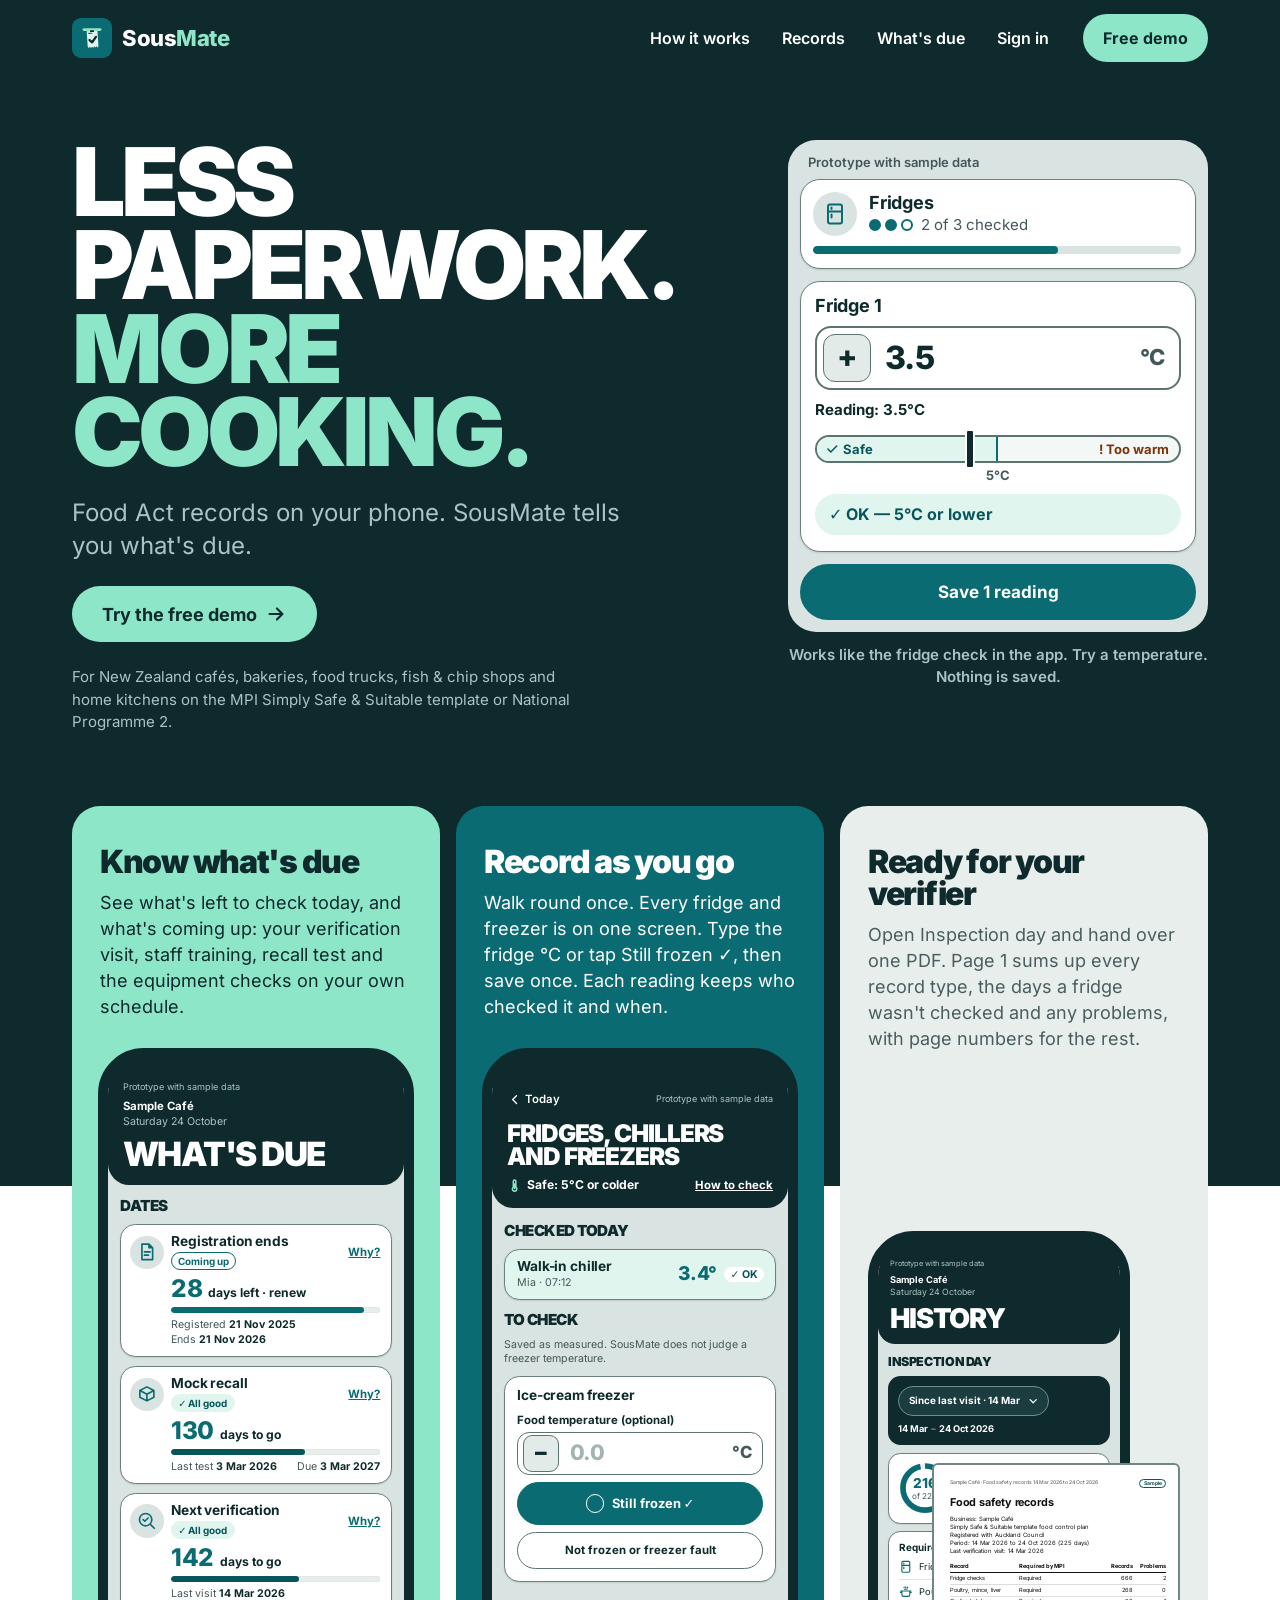
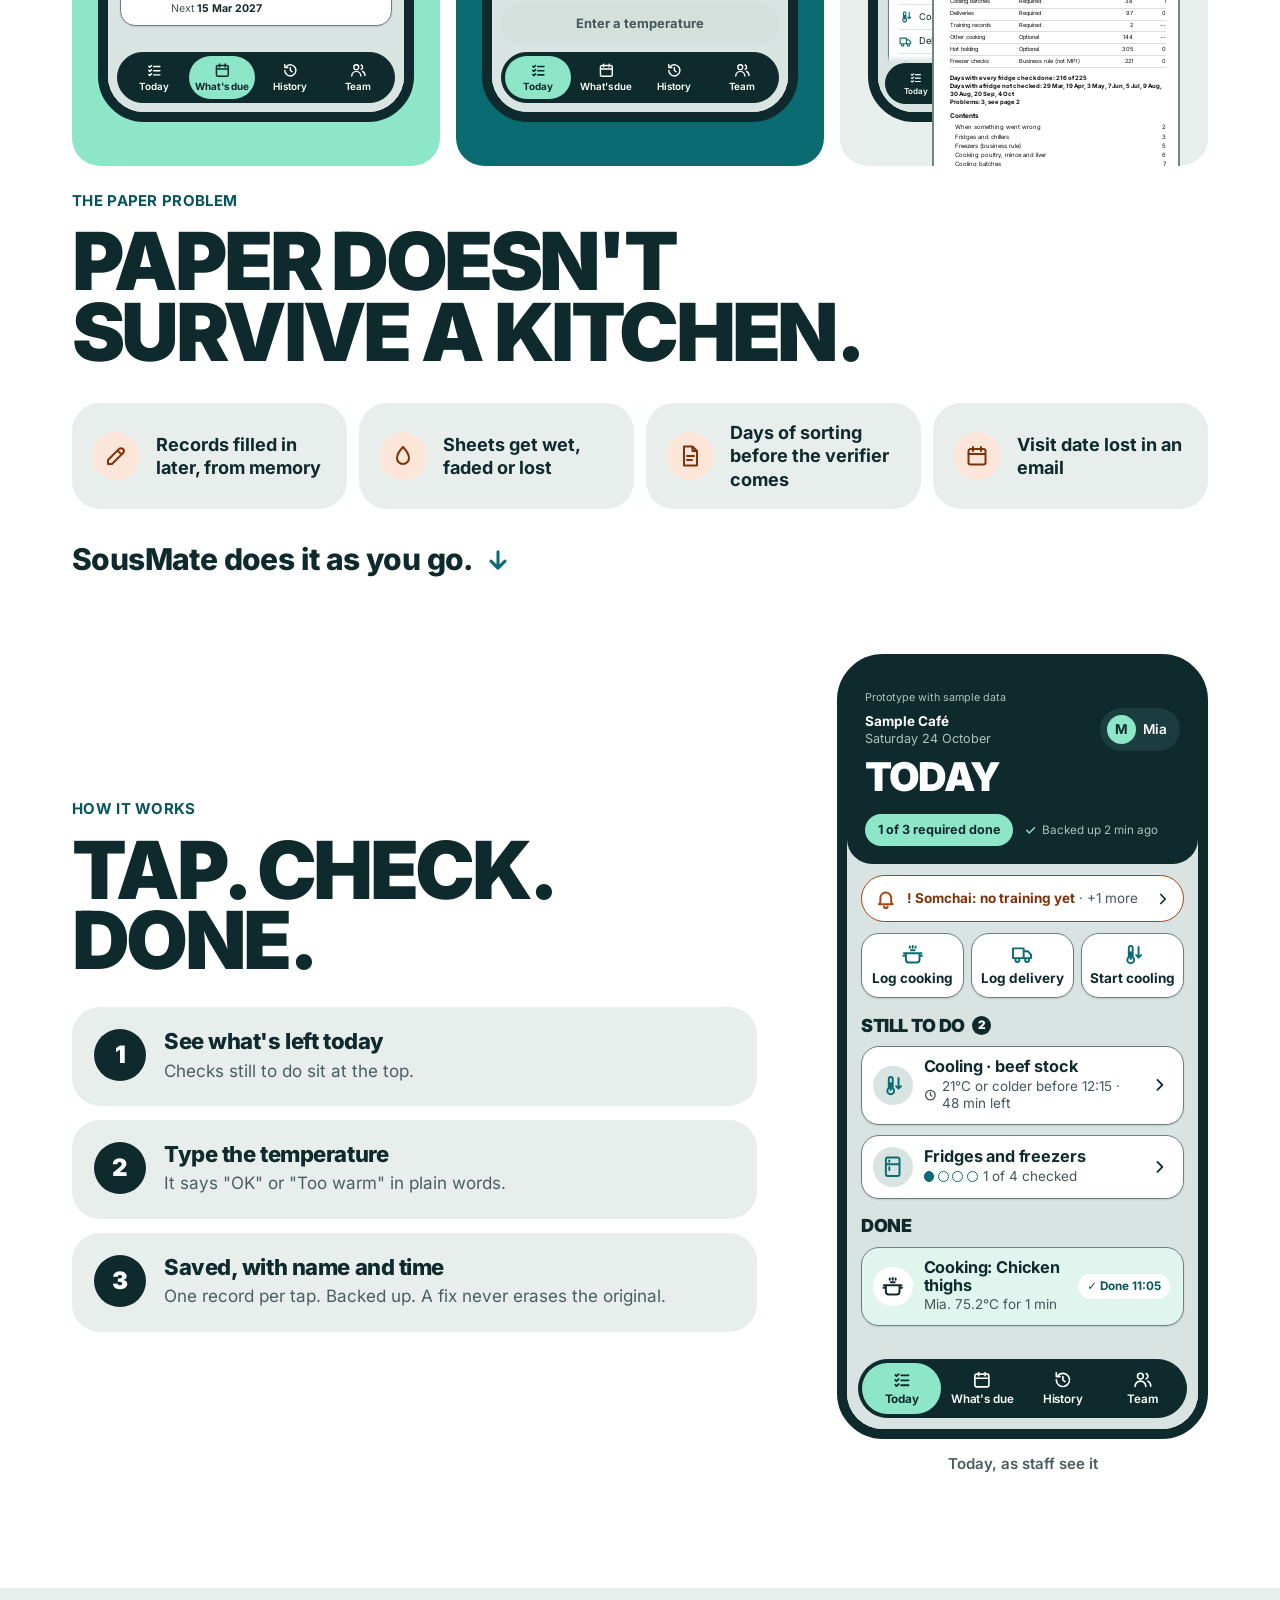
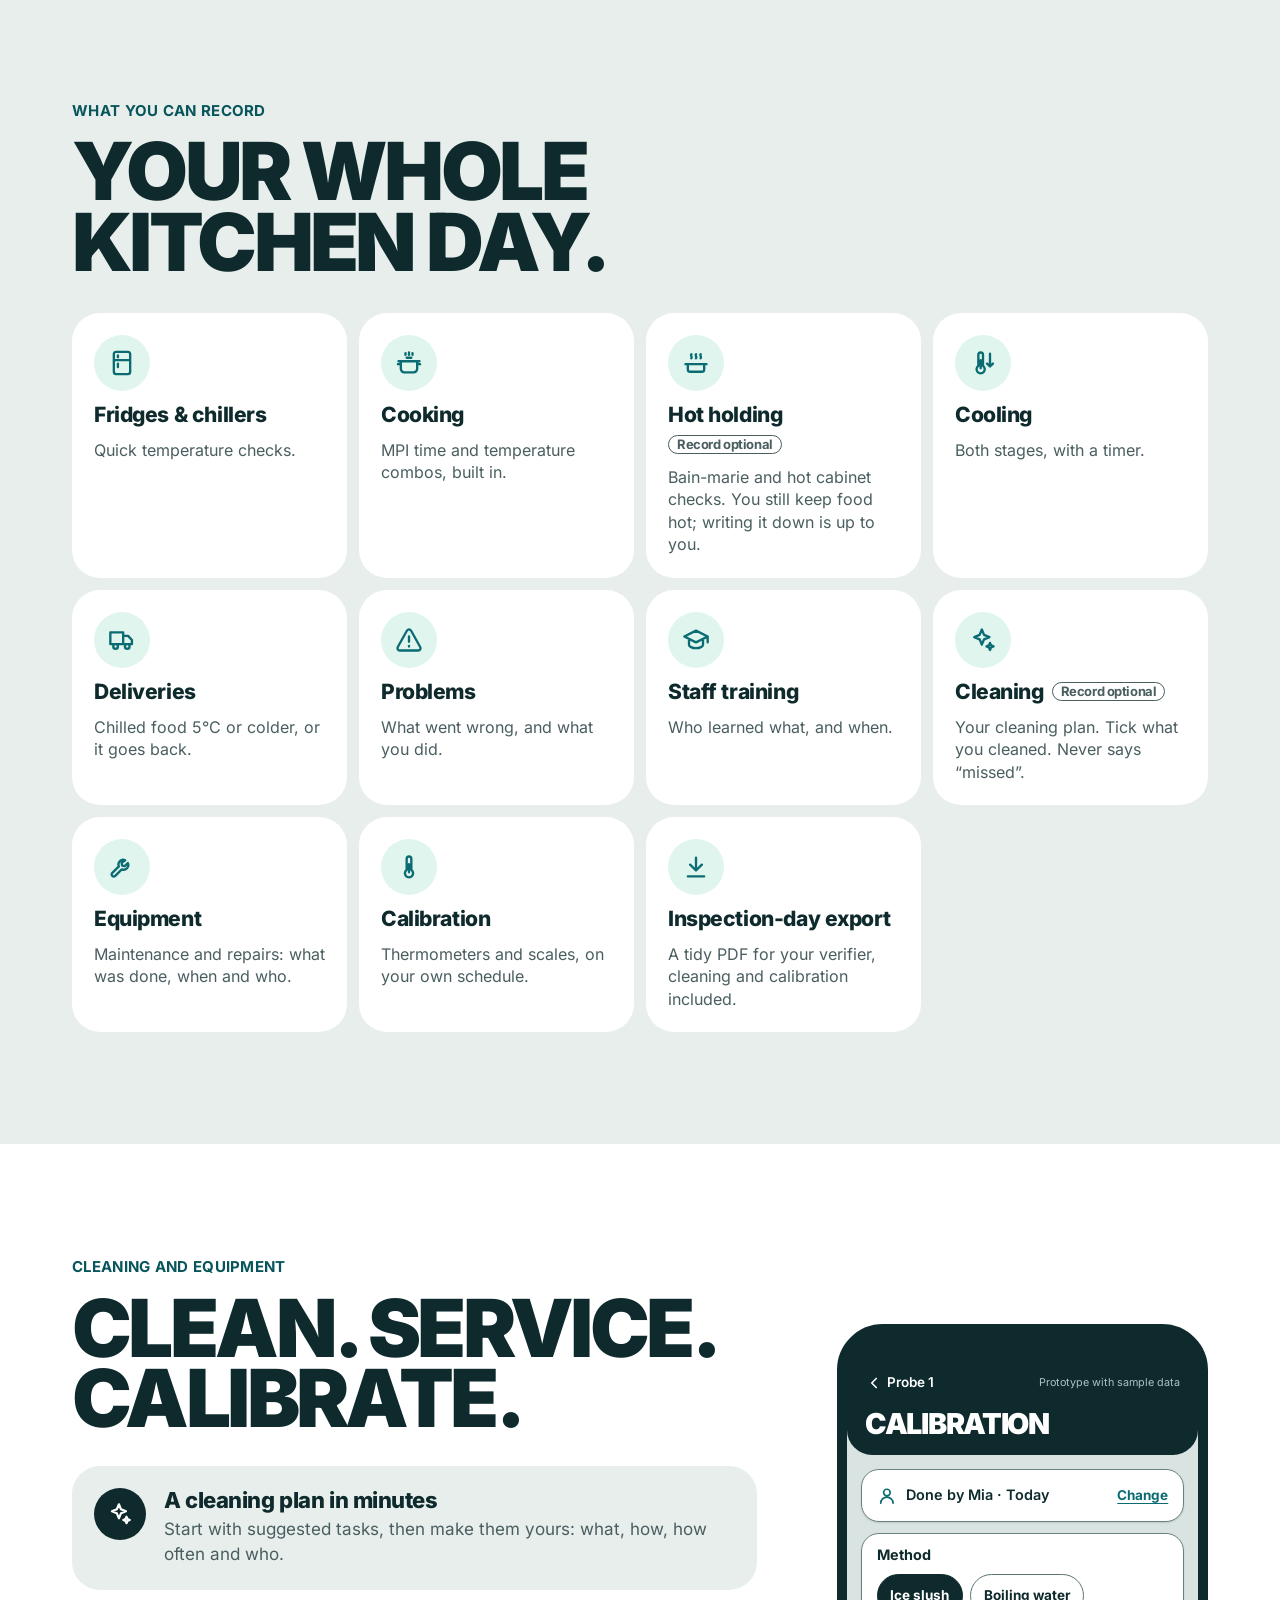
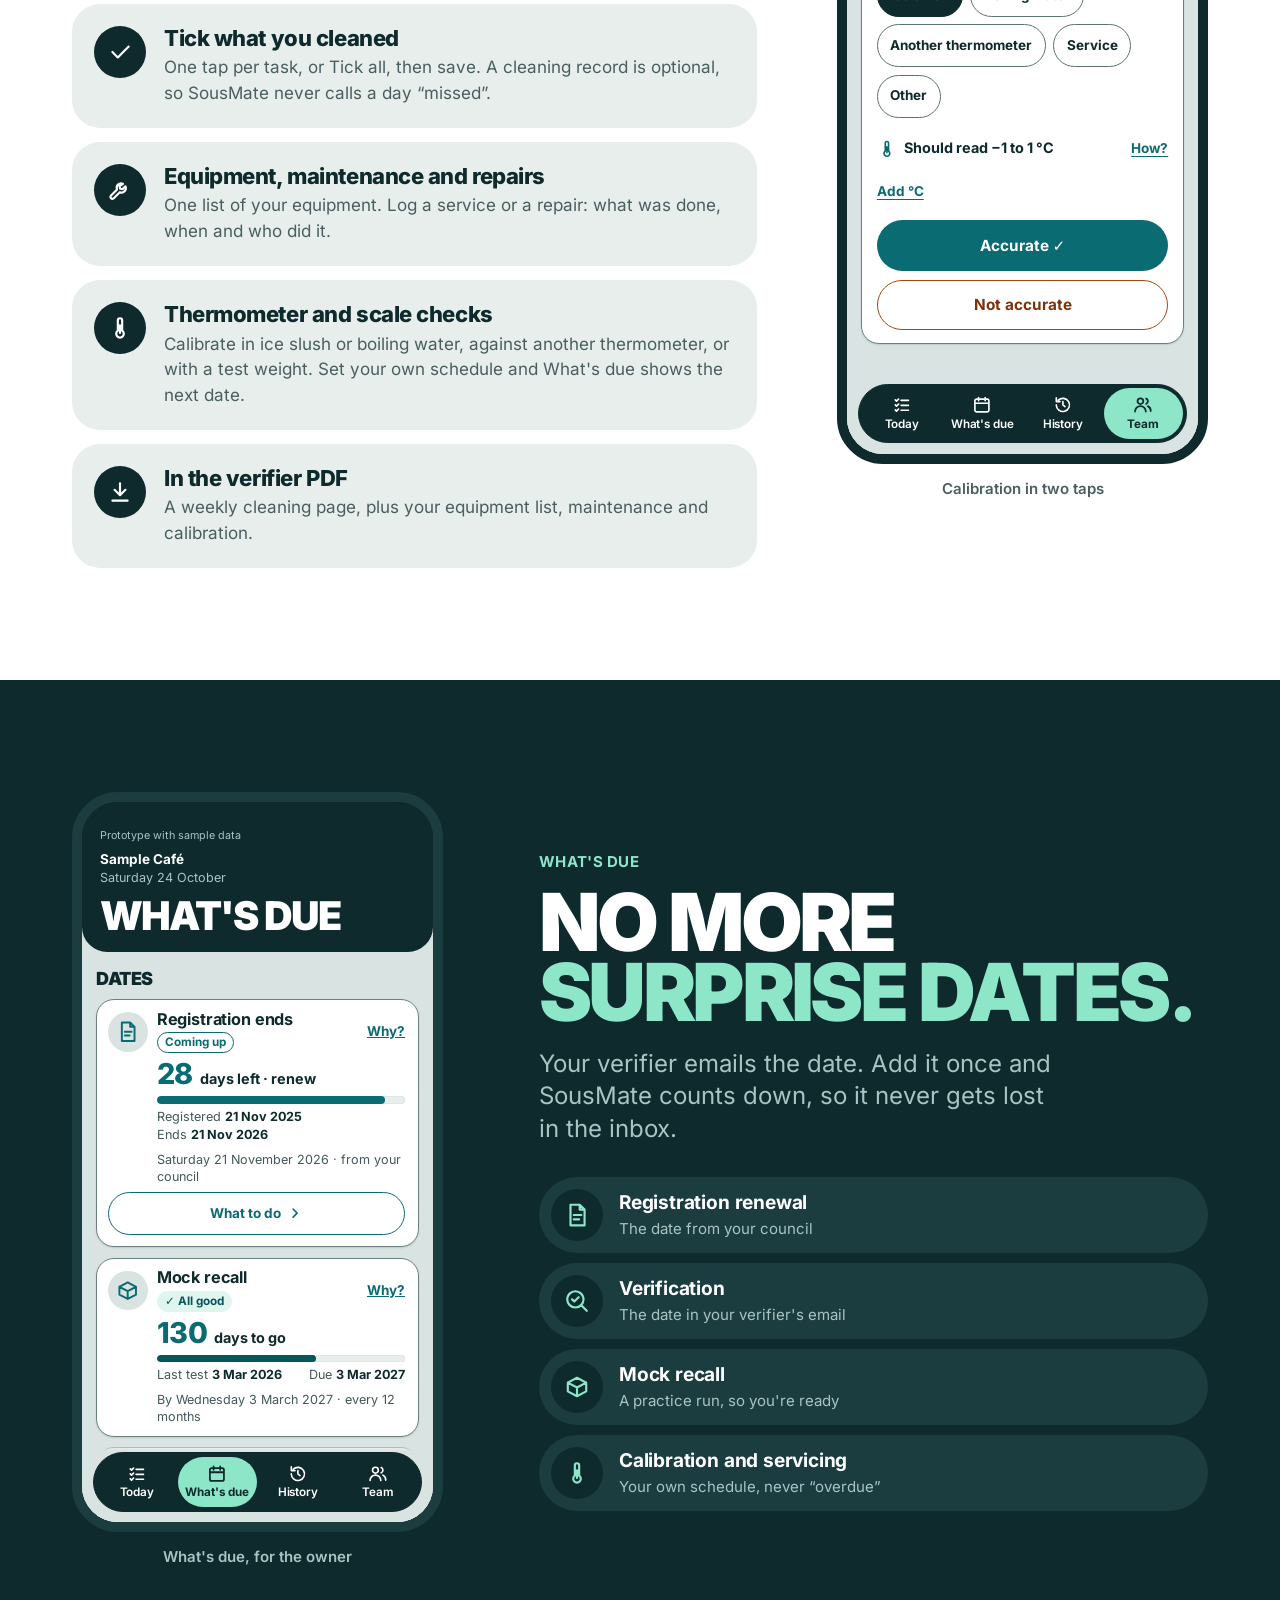
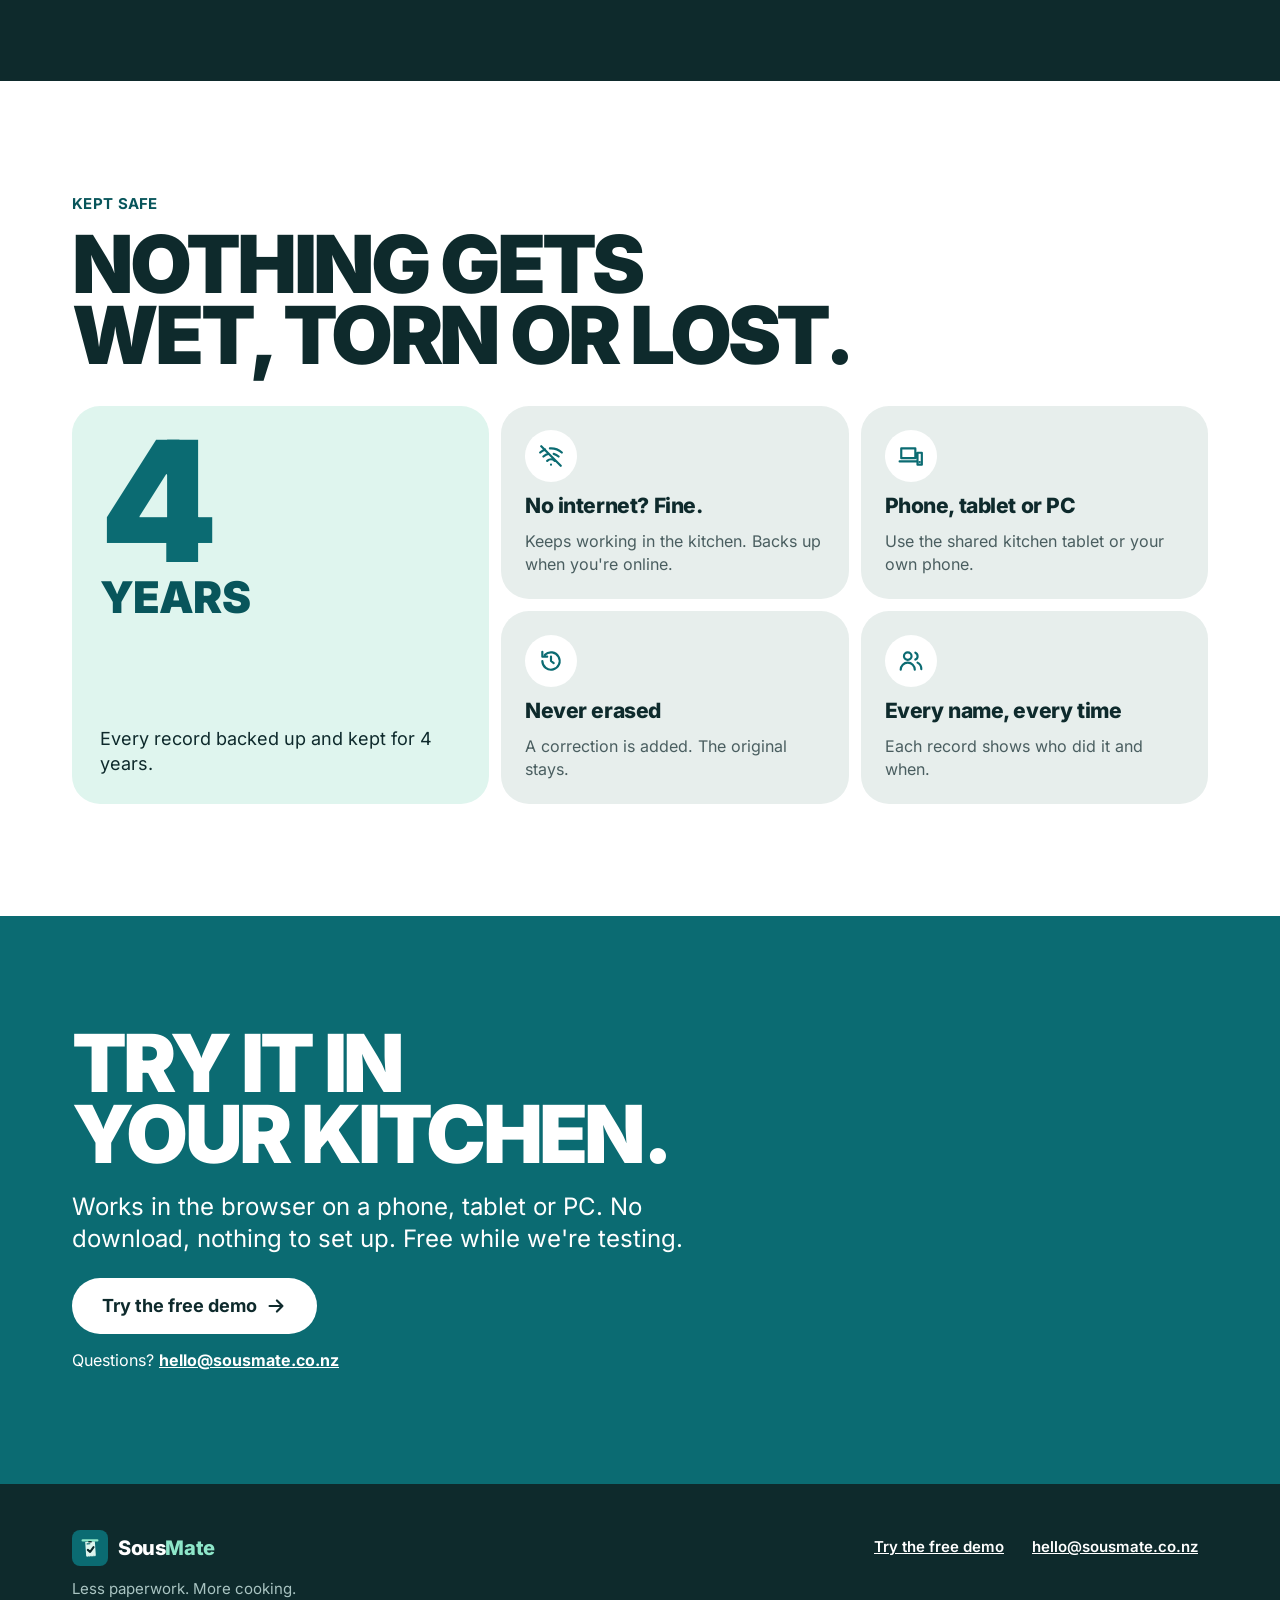
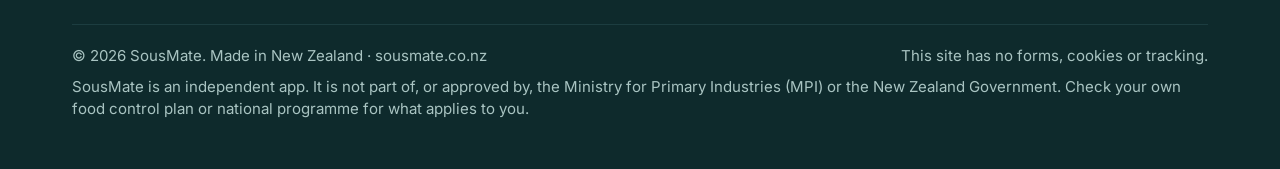
==== commit 16f4854f: "Landing page from nz-food-records@394422c" ====
--- a/index.html
+++ b/index.html
@@ -6,6 +6,7 @@
 <title>SousMate: food safety records for NZ kitchens</title>
 <meta name="description" content="Less paperwork. More cooking. SousMate tells you what's due and keeps every Food Act record safe. For New Zealand cafés, bakeries, food trucks and home kitchens. Works offline on phone, tablet and PC.">
 <meta name="theme-color" content="#0E2A2C">
+<meta name="color-scheme" content="light">
 <link rel="icon" href="icon.svg" type="image/svg+xml">
 <link rel="apple-touch-icon" href="apple-touch-icon.png">
 <meta property="og:type" content="website">
@@ -22,9 +23,7 @@
 <meta name="twitter:card" content="summary_large_image">
 <meta name="twitter:image" content="https://sousmate.co.nz/og-image.png">
 <meta name="twitter:image:alt" content="SousMate: Less paperwork. More cooking. A phone showing the Today screen with checks still to do and done.">
-<link rel="preconnect" href="https://fonts.googleapis.com">
-<link rel="preconnect" href="https://fonts.gstatic.com" crossorigin>
-<link rel="stylesheet" href="https://fonts.googleapis.com/css2?family=Inter:wght@400;500;600;700;800;900&display=swap">
+<link rel="preload" href="fonts/inter-latin-wght-normal.woff2" as="font" type="font/woff2" crossorigin>
 <style>
 /* Kitchen ink tokens: docs/design/design-system.md section 1 */
 :root{
@@ -32,11 +31,20 @@
   --mint:#8EE6C9; --wash:#DFF5EE; --surface:#E7EEEC; --paper:#FFFFFF; --quiet:#F3F7F6;
   --muted:#4A5E60; --muted-ink:#A9C4C2; --line:#6F8885; --warn:#A9440C; --warn-dark:#7E3209; --warn-tint:#FBE6D9;
   --wrap:1200px;
+  /* Phone mock-ups and the try-it card: the app as shipped, contrast option A light (src/index.css :root,
+     docs/design/contrast-notes.md section 4, design-system.md section 17). Mock-ups only; the page keeps its own tokens. */
+  --m-bg:#D9E3E1; --m-card:#FFFFFF; --m-muted:#43585A; --m-line-input:#5C7471; --m-icon:#E3EBE9;
+  --m-edge:#6A817E; --m-shadow:0 1px 2px rgba(14,42,44,.14); --m-done:#DFF5EE; --m-disabled:#D5DFDC;
+  --m-btn2-edge:#5C7471; --m-chip-edge:#5C7471; --m-opt-edge:#6A817E;
+  color-scheme:light;
 }
 *,*::before,*::after{box-sizing:border-box}
 html{-webkit-text-size-adjust:100%}
 @media (prefers-reduced-motion:no-preference){html{scroll-behavior:smooth}}
-body{margin:0;font-family:'Inter',system-ui,-apple-system,'Segoe UI',sans-serif;color:var(--ink);background:var(--paper);font-size:18px;line-height:1.5;overflow-x:hidden}
+/* Inter variable (SIL OFL 1.1, fonts/OFL-Inter.txt), self-hosted: no request to Google or any other origin. */
+@font-face{font-family:'Inter Variable';font-style:normal;font-display:swap;font-weight:100 900;src:url('fonts/inter-latin-ext-wght-normal.woff2') format('woff2-variations');unicode-range:U+0100-02BA,U+02BD-02C5,U+02C7-02CC,U+02CE-02D7,U+02DD-02FF,U+0304,U+0308,U+0329,U+1D00-1DBF,U+1E00-1E9F,U+1EF2-1EFF,U+2020,U+20A0-20AB,U+20AD-20C0,U+2113,U+2C60-2C7F,U+A720-A7FF}
+@font-face{font-family:'Inter Variable';font-style:normal;font-display:swap;font-weight:100 900;src:url('fonts/inter-latin-wght-normal.woff2') format('woff2-variations');unicode-range:U+0000-00FF,U+0131,U+0152-0153,U+02BB-02BC,U+02C6,U+02DA,U+02DC,U+0304,U+0308,U+0329,U+2000-206F,U+20AC,U+2122,U+2191,U+2193,U+2212,U+2215,U+FEFF,U+FFFD}
+body{margin:0;font-family:'Inter Variable','Inter',system-ui,-apple-system,'Segoe UI',sans-serif;color:var(--ink);background:var(--paper);font-size:18px;line-height:1.5;overflow-x:hidden}
 img,svg{display:block}
 h1,h2,h3,p{margin:0}
 a{color:var(--teal)}
@@ -85,6 +93,13 @@
 .nav a.link:hover{background:var(--ink-raised);color:#FFFFFF}
 .nav .btn{min-height:48px;padding:0 18px;font-size:16px}
 @media (min-width:860px){.nav a.link{display:inline-flex}}
+/* Sign in stays visible on phones too (the other links fold away below 860 px). */
+.nav a.signin{display:inline-flex;white-space:nowrap;margin-right:16px}
+.nav .btn{white-space:nowrap}
+/* Phones under 420 px: tighten the header so brand, Sign in and Free demo fit on one line. Under 360 px the
+   brand word folds away (the icon stays, and the link keeps its aria-label). */
+@media (max-width:419px){.top{gap:6px}.nav{gap:2px}.brand{gap:8px;font-size:19px}.brand img{width:34px;height:34px}.nav a.signin{padding:0 10px;font-size:15px;margin-right:10px}.nav .btn{padding:0 14px;font-size:15px}}
+@media (max-width:359px){.brand > span{display:none}}
 
 /* hero */
 .hero{display:grid;gap:40px;padding-top:36px;padding-bottom:0;align-items:end}
@@ -99,71 +114,96 @@
 }
 .after-hero{height:150px;background:var(--paper)}
 
-/* phone mock-ups (HTML copies of the prototype boards, decorative) */
+/* phone mock-ups (HTML copies of the prototype boards and the live app, decorative). Boards: Main, Due, History,
+   Fridge, FreezerTemp; design-system.md sections 12 (header, section heading, bottom nav) and 13 (sign slot, countdown bar, period select). */
 figure{margin:0}
-.phone{--z:.74;width:calc(390px * var(--z) + 20px);border:10px solid var(--ink);border-radius:46px;background:var(--surface);overflow:hidden;flex:none}
+.phone{--z:.74;width:calc(390px * var(--z) + 20px);border:10px solid var(--ink);border-radius:46px;background:linear-gradient(var(--ink) 50%,var(--m-bg) 50%);overflow:hidden;flex:none}
 .ink .phone{border-color:var(--ink-raised)}
+/* narrow phones (320-389 px): the how-it-works and What's due phones fit the 280 px column */
+@media (max-width:389px){.how .phone,.dueg .phone{--z:.66}}
 @media (min-width:420px){.phone{--z:.8}}
 @media (min-width:980px){.hero-phone .phone,.how .phone,.dueg .phone{--z:.9}}
-.screen{zoom:var(--z);width:390px;height:760px;display:flex;flex-direction:column;background:var(--surface);color:var(--ink);font-size:16px;line-height:1.3;overflow:hidden;position:relative}
-.screen.short{height:700px}
+.screen{zoom:var(--z);width:390px;height:760px;display:flex;flex-direction:column;background:linear-gradient(var(--ink) 40px,var(--m-bg) 40px);color:var(--ink);font-size:16px;line-height:1.3;overflow:hidden;position:relative}
 .screen.tall{height:800px}
-.sh{flex:none;background:var(--ink);color:#FFFFFF;border-radius:0 0 28px 28px;padding:14px 20px 22px;display:flex;flex-direction:column;gap:10px}
-.sh .proto{font-size:12px;color:var(--muted-ink)}
-.sh .date{font-size:14px;color:var(--muted-ink)}
-.sh .big{font-size:64px;line-height:.85;font-weight:900;letter-spacing:-0.045em;text-transform:uppercase;margin-top:6px}
+.screen.round{height:860px}
+.screen.today{height:850px}
+/* Header A on the main tabs: shop name, NZ date, big title (44 px on phones, same on every tab) */
+.hd{flex:none;position:relative;z-index:1;background:var(--ink);color:#FFFFFF;border-radius:0 0 28px 28px;padding:10px 20px 20px;display:flex;flex-direction:column}
+.hd.flat{border-radius:0}
+/* room for the phone frame's rounded top corners (a status-bar area), so no header text is clipped */
+.screen>.hd:first-child{padding-top:30px}
+.hd-proto{margin-bottom:4px;font-size:12px;line-height:1.25;color:var(--muted-ink)}
+.hd-top{display:flex;align-items:center;gap:12px;min-height:48px}
+.hd-lines{flex:1;min-width:0}
+.hd-shop{font-size:15px;font-weight:700;line-height:1.25;white-space:nowrap}
+.hd-date{margin-top:2px;font-size:14px;line-height:1.25;color:var(--muted-ink);white-space:nowrap}
+.hd-title{margin-top:10px;font-size:44px;line-height:.9;font-weight:900;letter-spacing:-0.045em;text-transform:uppercase;white-space:nowrap}
+/* sub-screen header: Back + smaller title (32 px) */
+.sub-top{display:flex;align-items:center;justify-content:space-between;gap:8px;min-height:48px}
+.sub-top .hd-proto{margin:0}
+.back{display:flex;align-items:center;gap:4px;font-size:15px;font-weight:600}
+.sub-title{margin-top:6px;font-size:32px;line-height:.95;font-weight:900;letter-spacing:-0.045em;text-transform:uppercase}
+.rule{display:flex;align-items:center;justify-content:space-between;gap:10px;margin-top:12px}
+.rule b{display:flex;align-items:center;gap:6px;font-size:16px}
+.rule u{font-size:15px;font-weight:700}
 .sb{flex:1;padding:16px;display:flex;flex-direction:column;gap:12px;overflow:hidden}
-.chip{display:flex;align-items:center;gap:8px;height:48px;padding:0 14px 0 8px;border-radius:9999px;background:var(--ink-raised);font-weight:600;font-size:15px}
+/* shift chip */
+.chip{flex:none;display:flex;align-items:center;gap:8px;height:48px;padding:0 14px 0 8px;border-radius:9999px;background:var(--ink-raised);font-weight:600;font-size:15px}
 .av{width:32px;height:32px;border-radius:9999px;background:var(--mint);color:var(--ink);display:flex;align-items:center;justify-content:center;font-weight:700}
+/* Today */
+.thero{margin:-16px -16px 0;padding:0 20px 20px;background:var(--ink);border-radius:0 0 28px 28px;display:flex;align-items:center;flex-wrap:wrap;gap:8px 12px}
 .pill-m{display:inline-flex;align-items:center;height:36px;padding:0 14px;border-radius:9999px;background:var(--mint);color:var(--ink);font-weight:700;font-size:14px}
 .backed{display:inline-flex;align-items:center;gap:6px;font-size:13px;color:var(--muted-ink)}
-.remind{display:flex;align-items:center;gap:12px;height:52px;padding:0 12px;border-radius:9999px;background:#FFFFFF;border:2px solid var(--teal);font-weight:700;font-size:15px}
-.remind span{flex:1}
+.banner{display:flex;align-items:center;gap:12px;min-height:52px;padding:8px 12px 8px 14px;border-radius:28px;background:var(--m-card);border:2px solid var(--warn);font-size:15px}
+.banner span{flex:1}
+.banner b{color:var(--warn-dark)}
+.banner i{font-style:normal;color:var(--m-muted)}
 .quick{display:grid;grid-template-columns:repeat(3,1fr);gap:8px}
-.quick div{height:72px;border-radius:20px;background:#FFFFFF;display:flex;flex-direction:column;align-items:center;justify-content:center;gap:4px;font-weight:700;font-size:15px}
-.h2s{font-weight:900;font-size:20px;line-height:1;letter-spacing:-0.03em;text-transform:uppercase;display:flex;align-items:center;gap:8px;margin-top:6px}
-.n{display:inline-flex;min-width:22px;height:22px;padding:0 6px;border-radius:20px;background:var(--ink);color:#FFFFFF;font-size:13px;align-items:center;justify-content:center}
-.card{background:#FFFFFF;border-radius:20px;padding:12px 14px 12px 12px;display:flex;gap:12px;align-items:center;min-height:56px}
-.card.done{background:var(--wash)}
-.ico{flex:none;width:44px;height:44px;border-radius:9999px;background:var(--surface);display:flex;align-items:center;justify-content:center}
-.done .ico{background:#FFFFFF}
+.quick div{height:72px;border-radius:20px;background:var(--m-card);border:1px solid var(--m-edge);box-shadow:var(--m-shadow);display:flex;flex-direction:column;align-items:center;justify-content:center;gap:4px;font-weight:700;font-size:15px}
+/* section heading: one style, uppercase */
+.h2s{font-weight:900;font-size:20px;line-height:1.1;letter-spacing:-0.03em;text-transform:uppercase;display:flex;align-items:center;gap:8px;margin-top:8px}
+.h2s .tag{text-transform:none;letter-spacing:0}
+.n{display:inline-flex;min-width:22px;height:22px;padding:0 6px;border-radius:20px;background:var(--ink);color:#FFFFFF;font-size:13px;letter-spacing:0;align-items:center;justify-content:center}
+/* cards: a 1 px edge and a slight shadow (contrast-a 5.1); Done on the mint wash; optional cards see-through and dashed (5.5) */
+.card{background:var(--m-card);border:1px solid var(--m-edge);box-shadow:var(--m-shadow);border-radius:20px;padding:12px 14px 12px 12px;display:flex;gap:12px;align-items:center;min-height:56px}
+.card.done{background:var(--m-done)}
+.card.opt{background:transparent;box-shadow:none;border:1.5px dashed var(--m-opt-edge)}
+.ico{flex:none;width:44px;height:44px;border-radius:9999px;background:var(--m-bg);display:flex;align-items:center;justify-content:center}
+.done .ico,.opt .ico{background:var(--m-card)}
+.secq{display:flex;flex-direction:column;gap:2px;margin-top:4px;padding-top:12px;border-top:1px dashed var(--m-line-input)}
+.secq .h2s{margin:0;font-size:16px}
+.secq p{font-size:14px;color:var(--m-muted)}
+.otag{display:inline-block;font-size:13px;font-weight:700;padding:2px 8px;border-radius:9999px;border:1.5px solid currentColor;color:var(--m-muted);letter-spacing:0;text-transform:none;white-space:nowrap}
 .ct{font-size:18px;line-height:1.1;font-weight:700;letter-spacing:-0.01em}
-.cs{margin-top:2px;font-size:15px;color:var(--muted);display:flex;align-items:center;gap:6px}
-.cs.warn{color:var(--warn);font-weight:700}
+.cs{margin-top:2px;font-size:15px;color:var(--m-muted);display:flex;align-items:center;gap:6px}
+.cs.warn{color:var(--warn-dark);font-weight:700}
 .grow{flex:1;min-width:0}
 .dots{display:inline-flex;gap:4px}
 .dots i{width:12px;height:12px;border-radius:6px;border:2px solid var(--teal)}
 .dots i:first-child{background:var(--teal)}
 .stamp{flex:none;display:inline-flex;align-items:center;height:28px;padding:0 10px;border-radius:9999px;background:#FFFFFF;color:var(--teal-dark);font-weight:700;font-size:13px;white-space:nowrap}
-.snav{position:absolute;left:12px;right:12px;bottom:12px;display:grid;grid-template-columns:repeat(4,1fr);gap:4px;padding:6px;border-radius:9999px;background:var(--ink)}
-.snav span{height:56px;border-radius:9999px;display:flex;flex-direction:column;align-items:center;justify-content:center;gap:2px;font-size:13px;font-weight:600;color:#FFFFFF}
-.snav span.on{background:var(--mint);color:var(--ink)}
-.back{display:flex;align-items:center;gap:4px;font-size:15px}
-.rule{display:flex;align-items:center;justify-content:space-between;gap:10px}
-.rule b{display:flex;align-items:center;gap:6px;font-size:16px}
-.rule u{font-size:15px;font-weight:700}
-.title36{display:flex;align-items:center;gap:10px;font-size:36px;line-height:.9;font-weight:900;letter-spacing:-0.045em;text-transform:uppercase}
-.okp{display:inline-flex;align-items:center;padding:1px 8px;border-radius:20px;background:#FFFFFF;color:var(--teal-dark);font-weight:700;font-size:14px}
-.fcard{background:#FFFFFF;border-radius:20px;padding:14px 16px 16px;display:flex;flex-direction:column;gap:10px}
-.field{display:flex;align-items:center;gap:10px}
-.pm{flex:none;width:64px;height:64px;border-radius:9999px;border:2px solid var(--line);display:flex;align-items:center;justify-content:center;font-size:24px;font-weight:800}
-.temp{flex:1;height:64px;border:2px solid var(--line);border-radius:16px;display:flex;align-items:center;justify-content:center;font-size:32px;font-weight:800;color:#A3B5B2;letter-spacing:-0.02em}
-.deg{font-size:24px;font-weight:800;color:var(--muted)}
-.track{position:relative;height:28px;border-radius:20px;background:var(--quiet);border:2px solid var(--line)}
-.track .safe{position:absolute;left:0;top:0;bottom:0;width:50%;background:var(--wash);border-right:2px solid var(--teal);border-radius:9999px 0 0 9999px;display:flex;align-items:center;gap:4px;padding-left:8px;font-size:13px;font-weight:700;color:var(--teal-dark)}
-.track .tw{position:absolute;right:10px;top:0;bottom:0;display:flex;align-items:center;font-size:13px;font-weight:700;color:var(--warn-dark)}
-.five{text-align:center;font-size:12px;font-weight:700;color:var(--muted);margin-top:-6px}
-.save{position:absolute;left:16px;right:16px;bottom:16px;height:56px;border-radius:9999px;background:#D5DFDC;color:var(--muted);display:flex;align-items:center;justify-content:center;font-weight:700;font-size:16px}
-.due{background:#FFFFFF;border-radius:20px;padding:14px 14px 16px;display:flex;flex-direction:column;gap:8px}
-.row{display:flex;align-items:center;gap:12px}
+/* bottom nav: strip + pill, current tab in mint */
+.sdock{position:absolute;left:0;right:0;bottom:0;z-index:2;padding:12px;background:linear-gradient(to bottom,rgba(217,227,225,0) 0,var(--m-bg) 12px);display:flex;flex-direction:column;gap:10px}
+.snav{display:grid;grid-template-columns:repeat(4,1fr);gap:2px;padding:4px;border:1px solid var(--ink);border-radius:9999px;background:var(--ink)}
+.snav span{height:56px;border-radius:9999px;display:flex;flex-direction:column;align-items:center;justify-content:center;gap:2px;font-size:13px;font-weight:600;letter-spacing:-0.01em;color:#FFFFFF;white-space:nowrap}
+.snav span.on{background:var(--mint);color:var(--ink);font-weight:700}
+/* What's due date cards with the countdown bar */
+.due{background:var(--m-card);border:1px solid var(--m-edge);box-shadow:var(--m-shadow);border-radius:20px;padding:12px 14px 12px 12px;display:flex;flex-direction:column;gap:8px}
+.row{display:flex;align-items:center;gap:10px}
+.dtl{flex:1;min-width:0;display:flex;flex-direction:column;align-items:flex-start;gap:4px}
 .why{font-size:15px;font-weight:700;color:var(--teal);text-decoration:underline}
-.num{font-size:40px;font-weight:900;letter-spacing:-0.04em;line-height:1;color:var(--teal)}
-.num.w{color:var(--warn)}
-.numrow{display:flex;align-items:baseline;gap:8px;font-weight:700}
-.numrow .w2{color:var(--warn)}
-.help{font-size:14px;color:var(--muted)}
-.tag{display:inline-block;font-size:13px;font-weight:700;padding:2px 8px;border-radius:9999px;border:1.5px solid currentColor}
-.go{height:48px;border-radius:9999px;border:2px solid var(--teal);color:var(--teal);font-weight:700;font-size:15px;display:flex;align-items:center;justify-content:center;gap:6px;margin-top:4px}
+.numrow{display:flex;align-items:baseline;gap:8px;padding-left:54px;font-size:16px;font-weight:700}
+.num{font-size:32px;line-height:1;font-weight:800;letter-spacing:-0.02em;color:var(--teal)}
+.cd{padding-left:54px;display:flex;flex-direction:column;gap:6px}
+.cd-track{height:8px;border-radius:9999px;background:var(--surface);overflow:hidden;box-shadow:inset 0 0 0 1px #DDE6E4}
+.cd-track i{display:block;height:8px;border-radius:9999px}
+.cd-lbl{display:flex;flex-wrap:wrap;justify-content:space-between;gap:2px 12px;font-size:14px;line-height:1.3;color:var(--m-muted)}
+.cd-lbl b{color:var(--ink);font-weight:700}
+.help{padding-left:54px;font-size:14px;line-height:1.35;color:var(--m-muted)}
+.tag{display:inline-block;font-size:13px;font-weight:700;padding:2px 8px;border-radius:9999px;border:1.5px solid currentColor;white-space:nowrap}
+.tag.up{color:var(--teal)}
+.tag.good{background:var(--wash);color:var(--teal-dark);border-color:var(--wash)}
+.go{height:48px;border-radius:9999px;border:2px solid var(--teal);color:var(--teal);font-weight:700;font-size:15px;display:flex;align-items:center;justify-content:center;gap:6px}
 figcaption{margin-top:14px;text-align:center;font-size:15px;font-weight:600;color:var(--muted)}
 .ink figcaption{color:var(--muted-ink)}
 
@@ -192,6 +232,15 @@
 .pc-vis{display:flex;justify-content:center;margin-top:auto}
 .pc .phone{--z:.66}
 .pc2 .phone{border-color:var(--ink-raised)}
+/* cards 1 and 2 sit side by side: same phone height as the fridge round screen */
+.pc1 .screen{height:860px}
+/* cards lift a little under a mouse pointer; touch screens and reduced motion keep them still */
+@media (hover:hover) and (prefers-reduced-motion:no-preference){
+  .pc{transition:transform .25s ease,box-shadow .25s ease}
+  .pc:hover{transform:translateY(-8px);box-shadow:0 18px 40px rgba(14,42,44,.18)}
+  .pc .phone{transition:transform .35s ease}
+  .pc:hover .phone{transform:translateY(-6px)}
+}
 @media (min-width:390px){.pc .phone{--z:.7}}
 @media (min-width:420px){.pc .phone{--z:.74}}
 @media (min-width:760px){.pc .phone{--z:.66}}
@@ -206,37 +255,72 @@
   .pc3 .pc-vis{grid-column:2;grid-row:1 / span 2;padding-bottom:36px;align-items:flex-start}
 }
 @media (min-width:980px){.pc3{column-gap:56px}.pc3 .pc-vis{padding-bottom:48px}}
-/* phone details only these boards use */
-.temp.on{color:var(--ink);border-color:var(--teal)}
+/* gauge and status boxes (fridge round, how-it-works phone and the try-it card) */
+.deg{font-size:22px;font-weight:800;color:var(--m-muted);letter-spacing:-0.02em}
+.track{position:relative;height:28px;border-radius:20px;background:var(--quiet);border:2px solid var(--m-line-input)}
+.track .safe{position:absolute;left:0;top:0;bottom:0;width:50%;background:var(--wash);border-right:2px solid var(--teal);border-radius:9999px 0 0 9999px;display:flex;align-items:center;gap:4px;padding-left:8px;font-size:13px;font-weight:700;color:var(--teal-dark)}
+.track .tw{position:absolute;right:10px;top:0;bottom:0;display:flex;align-items:center;font-size:13px;font-weight:700;color:var(--warn-dark)}
 .track .mark{position:absolute;top:-8px;bottom:-8px;width:6px;margin-left:-3px;border-radius:3px;background:var(--ink);border:2px solid #FFFFFF;box-sizing:content-box}
+.five{text-align:center;font-size:13px;font-weight:700;color:var(--m-muted);margin-top:2px}
 .okline{padding:10px 12px;border-radius:28px;background:var(--wash);color:var(--teal-dark);font-weight:700;font-size:16px}
-.whorow{display:flex;align-items:center;gap:10px;min-height:52px;font-size:16px}
+/* signed temperature field: sign slot inside the border on the left, number, then °C (design-system 13) */
+.sfield{display:flex;align-items:center;gap:4px;height:64px;border:2px solid var(--m-line-input);border-radius:16px;background:#FFFFFF;padding:0 14px 0 6px}
+.sfield .sign{flex:none;width:48px;height:48px;border-radius:12px;border:1.5px solid var(--m-line-input);background:var(--m-icon);color:var(--ink);display:flex;align-items:center;justify-content:center;padding:0 0 3px;font-size:30px;line-height:1;font-weight:800}
+.sfield .sv{flex:1;min-width:0;padding-left:10px;font-size:32px;font-weight:800;letter-spacing:-0.02em}
+.sfield .sv.ph{color:#A3B5B2}
+.readback{font-size:15px;font-weight:700}
+/* fridge round */
+.fcard{background:var(--m-card);border:1px solid var(--m-edge);box-shadow:var(--m-shadow);border-radius:20px;padding:14px 16px 16px;display:flex;flex-direction:column;gap:10px}
+.vcard{background:var(--m-card);border:1px solid var(--m-edge);box-shadow:var(--m-shadow);border-radius:20px;padding:14px 16px}
+.whorow{display:flex;align-items:center;gap:10px;min-height:48px;font-size:16px}
 .whorow b{font-weight:700}
-.whorow .grow{flex:1}
-.whorow u{font-weight:700;font-size:15px;color:var(--teal)}
-.timef{display:flex;flex-direction:column;gap:4px;padding-top:6px;border-top:1px solid #DDE6E4}
+/* the who-row Change is a real outline button (contrast-a 5.3) */
+.whorow u{flex:none;display:inline-flex;align-items:center;min-height:44px;padding:0 14px;border-radius:9999px;border:2px solid var(--m-btn2-edge);background:#FFFFFF;color:var(--ink);font-weight:700;font-size:15px;text-decoration:none}
+.timef{display:flex;align-items:center;gap:10px;padding-top:8px;border-top:1px solid #DDE6E4}
 .timef p{font-size:15px;font-weight:700}
-.timef p span{font-weight:400;color:var(--muted);font-size:14px}
-.timef .in{height:48px;border:2px solid var(--line);border-radius:16px;display:flex;align-items:center;padding:0 14px;font-size:16px}
-.fz{display:flex;align-items:center;justify-content:center;gap:8px;min-height:56px;border-radius:9999px;border:2px solid var(--teal);background:var(--wash);color:var(--teal-dark);font-weight:700;font-size:17px}
-.fzlink{text-align:center;font-size:15px;font-weight:700;color:var(--teal);text-decoration:underline;padding:6px 0 2px}
-.save.on{background:var(--teal);color:#FFFFFF;font-size:17px}
-.pchips{display:flex;flex-wrap:wrap;gap:8px}
-.pchips span{display:inline-flex;align-items:center;min-height:44px;padding:0 14px;border-radius:9999px;border:2px solid #6F8E8C;font-size:14px;font-weight:700}
-.pchips span.on{background:#FFFFFF;color:var(--ink);border-color:#FFFFFF}
-.rangel{font-size:14px;color:var(--muted-ink)}
-.vcard{background:#FFFFFF;border-radius:20px;padding:14px 16px}
+.timef .in{flex:1;height:48px;border:2px solid var(--m-line-input);border-radius:16px;display:flex;align-items:center;padding:0 14px;font-size:16px}
+.chk{background:var(--m-done);border:1px solid var(--m-edge);box-shadow:var(--m-shadow);border-radius:20px;padding:12px 14px 12px 16px;min-height:56px;display:flex;align-items:center;gap:10px}
+.chk .t{font-size:25px;color:var(--teal);font-weight:800;letter-spacing:-0.02em}
+.okp{display:inline-flex;align-items:center;padding:1px 8px;border-radius:20px;background:#FFFFFF;color:var(--teal-dark);font-weight:700;font-size:14px}
+.save{height:56px;border-radius:9999px;background:var(--teal);color:#FFFFFF;display:flex;align-items:center;justify-content:center;font-weight:700;font-size:17px}
+.save.off{background:var(--m-disabled);color:var(--m-muted)}
+/* freezer docket in the round (contrast-a crit. 5): the optional signed field first, then the filled Still frozen toggle
+   (ring mark = not pressed), then Not frozen or freezer fault as a neutral 48 px outline button */
+.fzname{font-size:18px;font-weight:700;letter-spacing:-0.01em}
+.flbl{font-size:15px;font-weight:700}
+.sfield.small{height:56px}
+.sfield.small .sv{font-size:28px}
+.hint{font-size:14px;line-height:1.35;color:var(--m-muted)}
+.fz{display:flex;align-items:center;justify-content:center;gap:10px;min-height:56px;border-radius:9999px;border:2px solid var(--teal);background:var(--teal);color:#FFFFFF;font-weight:700;font-size:17px}
+.fz .mk{flex:none;width:24px;height:24px;border-radius:12px;border:2.5px solid currentColor}
+.btn2{display:flex;align-items:center;justify-content:center;min-height:48px;padding:0 16px;border-radius:9999px;border:2px solid var(--m-btn2-edge);background:#FFFFFF;color:var(--ink);font-weight:700;font-size:15px;text-align:center}
+/* choice chips with a 2 px edge (contrast-a 5.4); the chosen one is ink */
+.chips{display:flex;flex-wrap:wrap;gap:8px}
+.chips span{display:inline-flex;align-items:center;min-height:48px;padding:0 14px;border-radius:9999px;border:2px solid var(--m-chip-edge);background:#FFFFFF;font-size:15px;font-weight:700}
+.chips span.on{background:var(--ink);border-color:var(--ink);color:#FFFFFF}
+.lbl{font-size:16px;font-weight:700}
+.lnk{display:inline-flex;align-items:center;min-height:44px;font-size:15px;font-weight:700;color:var(--teal);text-decoration:underline;text-underline-offset:3px}
+.range{display:flex;align-items:center;gap:8px;min-height:48px}
+.range p{flex:1;font-size:16px;font-weight:700}
+.ans{display:flex;align-items:center;justify-content:center;min-height:56px;border-radius:9999px;font-weight:700;font-size:17px}
+.ans.ok{background:var(--teal);color:#FFFFFF}
+.ans.bad{border:2px solid var(--warn);background:#FFFFFF;color:var(--warn-dark)}
+/* History: Inspection day */
+.pbox{background:var(--ink);color:#FFFFFF;border-radius:20px;padding:16px;display:flex;flex-direction:column;align-items:flex-start;gap:12px}
+.psel{display:inline-flex;align-items:center;gap:12px;height:48px;padding:0 14px 0 16px;border-radius:9999px;border:2px solid #6F8E8C;background:var(--ink-raised);font-size:16px;font-weight:700;white-space:nowrap}
+.prange{font-size:15px;color:var(--muted-ink);white-space:nowrap}
+.prange b{color:#FFFFFF}
 .ringrow{display:flex;align-items:center;gap:14px}
 .ring{position:relative;width:84px;height:84px;flex:none}
 .ring b{position:absolute;inset:0;display:flex;flex-direction:column;align-items:center;justify-content:center;font-size:22px;line-height:1;color:var(--teal);font-weight:800}
-.ring b small{font-size:13px;font-weight:400;color:var(--muted);margin-top:2px}
+.ring b small{font-size:13px;font-weight:400;color:var(--m-muted);margin-top:2px}
 .vh2{font-size:16px;font-weight:700;margin-bottom:2px}
-.vh2.q{color:var(--muted);margin-top:12px}
+.vh2.q{color:var(--m-muted);margin-top:12px}
 .vh2.q span{font-weight:400;font-size:14px}
 .vr{display:flex;align-items:center;gap:10px;border-bottom:1px solid #DDE6E4;padding:7px 0;min-height:40px;font-size:15px}
 .vr span{flex:1}
 .vr b{font-size:18px;letter-spacing:-0.01em}
-.vr.q{color:var(--muted)}
+.vr.q{color:var(--m-muted)}
 .vprob{display:flex;align-items:center;gap:10px;padding:10px 0 2px;font-size:15px;font-weight:700;color:var(--warn-dark)}
 /* PDF page 1 (verifier PDF, sample) */
 .paper{--pz:.6;flex:none;width:calc(460px * var(--pz));height:calc(560px * var(--pz));overflow:hidden;position:relative;border-radius:6px 6px 0 0;background:#FFFFFF;border:1px solid #C9D6D3;border-bottom:0}
@@ -345,7 +429,7 @@
   .pc3{grid-column:auto;grid-template-columns:minmax(0,1fr);grid-template-rows:auto 1fr;row-gap:28px;padding:40px 28px 0}
   .pc3 .pc-copy{grid-column:1;grid-row:1}
   .pc3 .pc-vis{grid-column:1;grid-row:2;justify-content:flex-start;align-items:flex-start;padding-bottom:44px}
-  .pc3 .pc-paper{grid-column:1;grid-row:2;justify-content:flex-end;align-items:flex-end;position:relative;z-index:1;pointer-events:none}
+  .pc3 .pc-paper{grid-column:1;grid-row:2;justify-content:flex-end;align-items:flex-end;position:relative;z-index:3;pointer-events:none}
   .pc3 .phone{--z:.6}
   .pc3 .paper{--pz:.5;border:2px solid var(--line);border-bottom:0}
 }
@@ -364,6 +448,70 @@
 .pc2{background:var(--teal)}
 .pc2 .pc-copy p{color:#FFFFFF}
 .pc2 .phone{border-color:var(--ink)}
+
+/* Hero try-it card: a working copy of the fridge check (prototype Fridge.dc.html). Kitchen ink tokens only. */
+.hero{gap:28px}
+.hero-copy{padding-bottom:0}
+@media (min-width:980px){.hero-copy{padding-bottom:0}}
+.try{width:100%;max-width:420px;margin:0 auto}
+.tc{background:var(--m-bg);color:var(--ink);border-radius:28px;padding:12px;display:flex;flex-direction:column;gap:12px;text-align:left;font-size:16px;line-height:1.3}
+.tc :focus-visible{outline-color:var(--teal)}
+.tc-top{display:flex;flex-wrap:wrap;align-items:center;gap:10px 12px;background:var(--m-card);border:1px solid var(--m-edge);box-shadow:var(--m-shadow);border-radius:20px;padding:12px 14px 14px 12px}
+.tc-top .cs{gap:8px}
+.tc-sample{margin:2px 8px -4px;font-size:13px;font-weight:600;color:var(--m-muted)}
+#try-count{white-space:nowrap}
+.tdots{display:inline-flex;gap:4px}
+.tdots i{width:12px;height:12px;border-radius:6px;border:2px solid var(--teal)}
+.tdots i.on{background:var(--teal)}
+.tbar{flex-basis:100%;height:8px;border-radius:9999px;background:var(--m-bg);overflow:hidden}
+.tbar span{display:block;height:100%;width:66.67%;background:var(--teal);border-radius:inherit}
+.tdock{background:var(--m-card);border:1px solid var(--m-edge);box-shadow:var(--m-shadow);border-radius:20px;padding:14px 14px 16px;display:flex;flex-direction:column;gap:10px}
+.tdock>label.ct{display:block}
+/* sign slot inside the field (design-system 13, as SignedTempField): + for fridges, tap toggles to − */
+.tfield{display:flex;align-items:center;gap:4px;height:64px;border:2px solid var(--m-line-input);border-radius:16px;background:#FFFFFF;padding:0 14px 0 6px}
+.tfield:focus-within{border-color:var(--teal);outline:3px solid var(--teal);outline-offset:1px}
+.tfield.bad{border-color:var(--warn)}
+.tfield.bad:focus-within{outline-color:var(--warn)}
+.tsign{flex:none;width:48px;height:48px;margin:0;border-radius:12px;border:1.5px solid var(--m-line-input);background:var(--m-icon);color:var(--ink);display:flex;align-items:center;justify-content:center;padding:0 0 3px;font:inherit;font-size:30px;line-height:1;font-weight:800;cursor:pointer;touch-action:manipulation}
+.tsign:hover{background:var(--wash)}
+.tin{flex:1;min-width:0;width:100%;height:100%;margin:0;padding:0 0 0 10px;border:0;border-radius:0;outline:0;background:transparent;color:var(--ink);text-align:left;font:inherit;font-size:32px;font-weight:800;letter-spacing:-0.02em}
+.tin::placeholder{color:#A3B5B2}
+.tin:focus-visible{outline:0}
+.trb{font-size:15px;font-weight:700}
+.trb:empty{display:none}
+.tgauge{padding-top:6px}
+.tgauge .five{margin-top:4px}
+.tgauge .mark[hidden]{display:none}
+.tstat{padding:10px 14px;border-radius:28px;font-weight:700;font-size:16px}
+.tstat.ok{background:var(--wash);color:var(--teal-dark)}
+.tstat.bad{background:var(--warn-tint);color:var(--warn-dark)}
+.tstat.none{background:var(--quiet);color:var(--m-muted)}
+.tact{display:flex;flex-direction:column;gap:6px}
+.tact[hidden]{display:none}
+.tact label{font-weight:700;font-size:15px}
+.tact textarea{width:100%;min-height:72px;margin:0;padding:10px 12px;border:2px solid var(--m-line-input);border-radius:16px;background:#FFFFFF;color:var(--ink);font:inherit;font-size:16px;resize:vertical}
+.tact textarea:focus{border-color:var(--teal)}
+.terr{padding:0 6px;font-size:15px;font-weight:700;color:var(--warn-dark)}
+.terr:empty{display:none}
+.tsave{min-height:56px;padding:0 20px;border-radius:9999px;border:2px solid var(--teal);background:var(--teal);color:#FFFFFF;font:inherit;font-weight:700;font-size:17px;cursor:pointer;touch-action:manipulation}
+.tsave:hover{background:var(--teal-dark);border-color:var(--teal-dark)}
+.tsave.done{background:var(--wash);color:var(--teal-dark);border-color:var(--teal)}
+@media (prefers-reduced-motion:no-preference){
+  .tbar span{transition:width .35s ease-out}
+  .tgauge .mark{transition:left .2s ease-out}
+  .tdots i{transition:background-color .2s}
+}
+.try figcaption{margin-top:12px;font-size:15px}
+.hero-more{display:flex;flex-direction:column;align-items:center;gap:8px;padding-bottom:56px}
+@media (min-width:980px){
+  .hero{grid-template-columns:minmax(0,1fr) 420px;grid-template-areas:"copy try" "more try";grid-template-rows:auto 1fr;column-gap:64px;row-gap:24px;justify-items:stretch;align-items:start;text-align:left;padding-top:64px}
+  .hero-copy{grid-area:copy;align-items:flex-start}
+  .hero .sub,.for{margin-left:0;margin-right:0}
+  .hero .btns{justify-content:flex-start}
+  .try{grid-area:try;margin:0}
+  .hero-more{grid-area:more;align-items:flex-start;padding-bottom:72px}
+  h1.display{font-size:clamp(64px,7.4vw,100px)}
+}
 </style>
 </head>
 <body>
@@ -392,6 +540,7 @@
     <symbol id="i-history" viewBox="0 0 24 24"><path d="M4 12a8 8 0 102.4-5.7M4 3.5v4.5h4.5M12 8v4l2.5 2"/></symbol>
     <symbol id="i-chevron" viewBox="0 0 24 24"><path d="M9 6l6 6-6 6"/></symbol>
     <symbol id="i-back" viewBox="0 0 24 24"><path d="M15 6l-6 6 6 6"/></symbol>
+    <symbol id="i-chev-down" viewBox="0 0 24 24"><path d="M6 9l6 6 6-6"/></symbol>
     <symbol id="i-arrow" viewBox="0 0 24 24"><path d="M5 12h14M13 6l6 6-6 6"/></symbol>
     <symbol id="i-down" viewBox="0 0 24 24"><path d="M12 5v14M6 13l6 6 6-6"/></symbol>
     <symbol id="i-mail" viewBox="0 0 24 24"><path d="M3.5 5.5h17v13h-17zM3.5 6l8.5 7 8.5-7"/></symbol>
@@ -401,6 +550,9 @@
     <symbol id="i-pen" viewBox="0 0 24 24"><path d="M4 20h4L19 9a2.8 2.8 0 00-4-4L4 16zM13.5 6.5l4 4"/></symbol>
     <symbol id="i-wet" viewBox="0 0 24 24"><path d="M12 3s6 6.5 6 11a6 6 0 01-12 0c0-4.5 6-11 6-11z"/></symbol>
     <symbol id="i-paper" viewBox="0 0 24 24"><path d="M6 2.5h8.5L19 7v14.5H6zM14.5 2.5V7H19M9 12h7M9 16h5"/></symbol>
+    <symbol id="i-clean" viewBox="0 0 24 24"><path d="M11 3l1.9 4.6L17.5 9.5l-4.6 1.9L11 16l-1.9-4.6L4.5 9.5l4.6-1.9zM18 14.5l.9 2.1 2.1.9-2.1.9-.9 2.1-.9-2.1-2.1-.9 2.1-.9z"/></symbol>
+    <symbol id="i-service" viewBox="0 0 24 24"><path d="M14.7 6.3a4 4 0 00-5.4 5.2L3.5 17.3a1.8 1.8 0 002.5 2.5l5.8-5.8a4 4 0 005.2-5.4l-2.6 2.6-2.3-.4-.4-2.3z"/></symbol>
+    <symbol id="i-scale" viewBox="0 0 24 24"><path d="M12 4v15M7 19.5h10M5 7.5h14M5 7.5l-2.5 6a2.5 2.5 0 005 0zM19 7.5l-2.5 6a2.5 2.5 0 005 0z"/></symbol>
     <symbol id="i-person" viewBox="0 0 24 24"><path d="M12 12a4 4 0 100-8 4 4 0 000 8zM4.5 21a7.5 7.5 0 0115 0"/></symbol>
   </defs>
 </svg>
@@ -417,19 +569,62 @@
       <a class="link" href="#how">How it works</a>
       <a class="link" href="#records">Records</a>
       <a class="link" href="#due">What's due</a>
-      <a class="btn btn-mint" href="https://0xnatdanaiio.github.io/nz-food-records-demo/">Free demo</a>
+      <a class="link signin" href="https://app.sousmate.co.nz/#setup/signin">Sign in</a>
+      <a class="btn btn-mint" href="https://demo.sousmate.co.nz/">Free demo</a>
     </nav>
   </div>
 
   <div class="wrap hero" id="top">
     <div class="hero-copy">
       <h1 class="display">Less paperwork.<br><span class="mint">More cooking.</span></h1>
-      <p class="lead sub"><b>Tells you what's due. Keeps every record safe.</b> Every record shows who did it and when, and a correction never erases the original. Your Food Act records on a phone, tablet or PC, not in a folder by the sink.</p>
+      <p class="lead sub">Food Act records on your phone. SousMate tells you what's due.</p>
       <div class="btns">
-        <a class="btn btn-mint" href="https://0xnatdanaiio.github.io/nz-food-records-demo/">Try the free demo
+        <a class="btn btn-mint" href="https://demo.sousmate.co.nz/">Try the free demo
           <svg width="22" height="22" fill="none" stroke="currentColor" stroke-width="2.4" stroke-linecap="round" stroke-linejoin="round" aria-hidden="true"><use href="#i-arrow"/></svg></a>
-        <a class="tlink" href="https://0xnatdanaiio.github.io/nz-food-records-demo/prototype/">See what's coming</a>
       </div>
+    </div>
+
+    <!-- Try-it card: a working copy of the fridge check (prototype Fridge.dc.html, src/features/fridge-round), with the
+         sign slot inside the field (ui-tidy-a A5: fridges start on "+", a tap toggles the sign, focus stays in the number).
+         Limit from templates/nz/fridge-temp.json: limits.maxC 5.0, inclusive (MPI SS&S template FCP S39-00006,
+         p.42-43: "Check daily that the food in your fridge is being kept at 5C or lower"). Input range -30..50 and
+         1 decimal are the same app sanity check (input, not MPI). Not a form: it saves and sends nothing. -->
+    <figure class="try">
+      <div class="tc" role="group" aria-labelledby="try-h">
+        <p class="tc-sample">Prototype with sample data</p>
+        <div class="tc-top">
+          <span class="ico"><svg width="24" height="24" fill="none" stroke="#0B6B72" stroke-width="2" stroke-linecap="round" stroke-linejoin="round" aria-hidden="true"><use href="#i-fridge"/></svg></span>
+          <div class="grow">
+            <p class="ct" id="try-h">Fridges</p>
+            <p class="cs"><span class="tdots" aria-hidden="true"><i class="on"></i><i class="on"></i><i id="try-dot3"></i></span><span id="try-count" aria-live="polite">2 of 3 checked</span></p>
+          </div>
+          <div class="tbar" aria-hidden="true"><span id="try-bar"></span></div>
+        </div>
+        <div class="tdock" id="try-dock">
+          <label class="ct" for="try-temp" id="try-name">Fridge 1</label>
+          <div class="tfield" id="try-field">
+            <button type="button" class="tsign" id="try-sign" aria-label="Change to minus" aria-describedby="try-name">+</button>
+            <input class="tin" id="try-temp" type="text" inputmode="decimal" autocomplete="off" spellcheck="false" placeholder="0.0" value="3.5" aria-describedby="try-rb try-status">
+            <span class="deg" aria-hidden="true">°C</span>
+          </div>
+          <p class="trb" id="try-rb" role="status">Reading: 3.5°C</p>
+          <div class="tgauge" aria-hidden="true">
+            <div class="track"><span class="safe"><svg width="14" height="14" fill="none" stroke="currentColor" stroke-width="2.6" stroke-linecap="round" stroke-linejoin="round"><use href="#i-check"/></svg>Safe</span><span class="tw">! Too warm</span><span class="mark" id="try-mark"></span></div>
+            <p class="five">5°C</p>
+          </div>
+          <p class="tstat ok" id="try-status" role="status">✓ OK — 5°C or lower</p>
+          <div class="tact" id="try-act" hidden>
+            <label for="try-what">What did you do about Fridge 1? (required)</label>
+            <textarea id="try-what" rows="2"></textarea>
+          </div>
+        </div>
+        <p class="terr" id="try-err" role="alert"></p>
+        <button type="button" class="tsave" id="try-save">Save 1 reading</button>
+      </div>
+      <figcaption>Works like the fridge check in the app. Try a temperature. Nothing is saved.</figcaption>
+    </figure>
+
+    <div class="hero-more">
       <p class="for">For New Zealand cafés, bakeries, food trucks, fish &amp; chip shops and home kitchens on the MPI Simply Safe &amp; Suitable template or National Programme 2.</p>
     </div>
 
@@ -445,34 +640,36 @@
       <article class="pc pc1" aria-labelledby="pc1-h">
         <div class="pc-copy">
           <h3 id="pc1-h">Know what's due</h3>
-          <p>See what's left to check today, and what's coming up: your verification visit, staff training and recall test.</p>
+          <p>See what's left to check today, and what's coming up: your verification visit, staff training, recall test and the equipment checks on your own schedule.</p>
         </div>
         <figure class="pc-vis">
-          <div class="phone" role="img" aria-label="The What's due screen with sample dates: next verification coming up in 21 days, mock recall in 132 days, registration ends in 344 days. Staff training: Somchai has no training yet, Arjun has 7 of 9 topics.">
+          <div class="phone" role="img" aria-label="The What's due tab for Sample Café with sample dates, each with a countdown bar: registration ends in 28 days, coming up, registered 21 Nov 2025, ends 21 Nov 2026; mock recall in 130 days, all good, last test 3 Mar 2026, due 3 Mar 2027; next verification in 142 days, all good, last visit 14 Mar 2026, next 15 Mar 2027. The bottom bar shows Today, What's due, History and Team, with What's due selected.">
             <div class="screen" aria-hidden="true">
-              <div class="sh" style="padding-bottom:24px">
-                <p class="proto">Prototype with sample data</p>
-                <div><p class="date">Thursday 22 October</p><p class="big" style="font-size:52px">What's due</p></div>
+              <div class="hd">
+                <p class="hd-proto">Prototype with sample data</p>
+                <div class="hd-top"><div class="hd-lines"><p class="hd-shop">Sample Café</p><p class="hd-date">Saturday 24 October</p></div></div>
+                <p class="hd-title">What's due</p>
               </div>
               <div class="sb" style="padding-top:18px">
                 <p class="h2s" style="margin-top:0">Dates</p>
                 <div class="due">
-                  <div class="row"><span class="ico"><svg width="24" height="24" fill="none" stroke="#0B6B72" stroke-width="2" stroke-linecap="round" stroke-linejoin="round"><use href="#i-verify"/></svg></span><div class="grow" style="display:flex;flex-direction:column;align-items:flex-start;gap:4px"><p class="ct">Next verification</p><span class="tag" style="color:#0B6B72">Coming up</span></div><span class="why">Why?</span></div>
-                  <p class="numrow" style="padding-left:56px"><span class="num">21</span><span>days to go</span></p>
-                  <p class="help" style="padding-left:56px">Thursday 12 November 2026 · from your verifier</p>
+                  <div class="row"><span class="ico"><svg width="26" height="26" fill="none" stroke="#0B6B72" stroke-width="2" stroke-linecap="round" stroke-linejoin="round"><use href="#i-registration"/></svg></span><div class="dtl"><p class="ct">Registration ends</p><span class="tag up">Coming up</span></div><span class="why">Why?</span></div>
+                  <p class="numrow"><span class="num">28</span><span>days left · renew</span></p>
+                  <div class="cd"><div class="cd-track"><i style="width:92%;background:#0B6B72"></i></div><p class="cd-lbl"><span>Registered <b>21 Nov 2025</b></span><span>Ends <b>21 Nov 2026</b></span></p></div>
                 </div>
                 <div class="due">
-                  <div class="row"><span class="ico"><svg width="24" height="24" fill="none" stroke="#0B6B72" stroke-width="2" stroke-linecap="round" stroke-linejoin="round"><use href="#i-recall"/></svg></span><div class="grow" style="display:flex;flex-direction:column;align-items:flex-start;gap:4px"><p class="ct">Mock recall</p><span class="tag" style="background:#DFF5EE;color:#08555B;border-color:#DFF5EE">✓ All good</span></div><span class="why">Why?</span></div>
-                  <p class="numrow" style="padding-left:56px"><span class="num">132</span><span>days to go</span></p>
-                  <p class="help" style="padding-left:56px">By Wednesday 3 March 2027 · every 12 months</p>
+                  <div class="row"><span class="ico"><svg width="26" height="26" fill="none" stroke="#0B6B72" stroke-width="2" stroke-linecap="round" stroke-linejoin="round"><use href="#i-recall"/></svg></span><div class="dtl"><p class="ct">Mock recall</p><span class="tag good">✓ All good</span></div><span class="why">Why?</span></div>
+                  <p class="numrow"><span class="num">130</span><span>days to go</span></p>
+                  <div class="cd"><div class="cd-track"><i style="width:64%;background:#08555B"></i></div><p class="cd-lbl"><span>Last test <b>3 Mar 2026</b></span><span>Due <b>3 Mar 2027</b></span></p></div>
                 </div>
                 <div class="due">
-                  <div class="row"><span class="ico"><svg width="24" height="24" fill="none" stroke="#0B6B72" stroke-width="2" stroke-linecap="round" stroke-linejoin="round"><use href="#i-registration"/></svg></span><div class="grow" style="display:flex;flex-direction:column;align-items:flex-start;gap:4px"><p class="ct">Registration ends</p><span class="tag" style="background:#DFF5EE;color:#08555B;border-color:#DFF5EE">✓ All good</span></div><span class="why">Why?</span></div>
-                  <p class="numrow" style="padding-left:56px"><span class="num">344</span><span>days left · renew</span></p>
+                  <div class="row"><span class="ico"><svg width="26" height="26" fill="none" stroke="#0B6B72" stroke-width="2" stroke-linecap="round" stroke-linejoin="round"><use href="#i-verify"/></svg></span><div class="dtl"><p class="ct">Next verification</p><span class="tag good">✓ All good</span></div><span class="why">Why?</span></div>
+                  <p class="numrow"><span class="num">142</span><span>days to go</span></p>
+                  <div class="cd"><div class="cd-track"><i style="width:61%;background:#08555B"></i></div><p class="cd-lbl"><span>Last visit <b>14 Mar 2026</b></span><span>Next <b>15 Mar 2027</b></span></p></div>
                 </div>
-                <p class="h2s" style="margin-top:8px">Staff training <span class="tag" style="font-size:12px;letter-spacing:0;color:#08555B;text-transform:none">Required</span></p>
-                <div class="card"><span class="av" style="width:40px;height:40px;background:#0E2A2C;color:#FFFFFF;font-size:17px">S</span><div class="grow"><div style="display:flex;justify-content:space-between;gap:8px"><p class="ct">Somchai</p><p style="font-size:15px;font-weight:700;color:#7E3209">! No training yet</p></div><div style="height:8px;border-radius:9999px;background:#E7EEEC;margin-top:8px"></div></div></div>
-                <div class="card"><span class="av" style="width:40px;height:40px;background:#0E2A2C;color:#FFFFFF;font-size:17px">A</span><div class="grow"><div style="display:flex;justify-content:space-between;gap:8px"><p class="ct">Arjun</p><p style="font-size:15px;font-weight:700">7 of 9 topics</p></div><div style="height:8px;border-radius:9999px;background:#E7EEEC;margin-top:8px;overflow:hidden"><div style="height:8px;width:78%;background:#0B6B72"></div></div></div></div>
+              </div>
+              <div class="sdock">
+                <div class="snav"><span><svg width="22" height="22" fill="none" stroke="currentColor" stroke-width="2" stroke-linecap="round" stroke-linejoin="round"><use href="#i-today"/></svg>Today</span><span class="on"><svg width="22" height="22" fill="none" stroke="currentColor" stroke-width="2.2" stroke-linecap="round" stroke-linejoin="round"><use href="#i-calendar"/></svg>What's due</span><span><svg width="22" height="22" fill="none" stroke="currentColor" stroke-width="2" stroke-linecap="round" stroke-linejoin="round"><use href="#i-history"/></svg>History</span><span><svg width="22" height="22" fill="none" stroke="currentColor" stroke-width="2" stroke-linecap="round" stroke-linejoin="round"><use href="#i-team"/></svg>Team</span></div>
               </div>
             </div>
           </div>
@@ -482,44 +679,33 @@
       <article class="pc pc2" aria-labelledby="pc2-h">
         <div class="pc-copy">
           <h3 id="pc2-h">Record as you go</h3>
-          <p>Walk round once. Every fridge and freezer is on one screen, saved with one tap. Each reading keeps who checked it and when.</p>
+          <p>Walk round once. Every fridge and freezer is on one screen. Type the fridge °C or tap Still frozen ✓, then save once. Each reading keeps who checked it and when.</p>
         </div>
         <figure class="pc-vis">
-          <div class="phone" role="img" aria-label="The fridge round screen with sample data: Mia is checking. Chest freezer is marked Still frozen. Walk-in chiller reads 3.4°C, cold enough. Drinks fridge is next. One button at the bottom: Save 3 readings.">
-            <div class="screen" aria-hidden="true">
-              <div class="sh">
-                <div style="display:flex;justify-content:space-between;align-items:center;min-height:44px">
-                  <span class="back"><svg width="20" height="20" fill="none" stroke="#FFFFFF" stroke-width="2.2" stroke-linecap="round" stroke-linejoin="round"><use href="#i-back"/></svg>Today</span>
-                  <span class="proto">Prototype with sample data</span>
+          <div class="phone" role="img" aria-label="The fridge round screen with sample data, scrolled down: Fridges, chillers and freezers, safe at 5°C or colder. Checked today: Walk-in chiller, Mia at 07:12, 3.4°, OK. To check: Ice-cream freezer, with the help line Saved as measured, SousMate does not judge a freezer temperature. Its optional Food temperature field is empty with the minus sign, then the filled button Still frozen, then the outline button Not frozen or freezer fault. The Save button waits: Enter a temperature.">
+            <div class="screen round" aria-hidden="true">
+              <div class="hd">
+                <div class="sub-top"><span class="back"><svg width="20" height="20" fill="none" stroke="#FFFFFF" stroke-width="2.2" stroke-linecap="round" stroke-linejoin="round"><use href="#i-back"/></svg>Today</span><span class="hd-proto">Prototype with sample data</span></div>
+                <p class="sub-title">Fridges, chillers and freezers</p>
+                <div class="rule"><b><svg width="20" height="20" fill="none" stroke="#8EE6C9" stroke-width="2.4" stroke-linecap="round" stroke-linejoin="round"><use href="#i-thermo"/></svg>Safe: 5°C or colder</b><u>How to check</u></div>
+              </div>
+              <div class="sb">
+                <p class="h2s" style="margin-top:4px">Checked today</p>
+                <div class="chk"><div class="grow"><p class="ct">Walk-in chiller</p><p class="cs" style="font-size:14px">Mia · 07:12</p></div><p class="t">3.4°</p><span class="okp">✓ OK</span></div>
+                <p class="h2s" style="margin-top:4px">To check</p>
+                <p class="hint">Saved as measured. SousMate does not judge a freezer temperature.</p>
+                <div class="fcard">
+                  <p class="fzname">Ice-cream freezer</p>
+                  <p class="flbl">Food temperature (optional)</p>
+                  <div class="sfield small" style="margin-top:-4px"><span class="sign">−</span><span class="sv ph">0.0</span><span class="deg">°C</span></div>
+                  <div class="fz"><span class="mk"></span>Still frozen ✓</div>
+                  <div class="btn2">Not frozen or freezer fault</div>
                 </div>
-                <p class="title36" style="align-items:flex-start;font-size:31px;line-height:.95"><svg width="28" height="28" fill="none" stroke="#8EE6C9" stroke-width="2" stroke-linecap="round" stroke-linejoin="round" style="flex:none;margin-top:2px"><use href="#i-fridge"/></svg>Fridges, chillers and freezers</p>
-                <div class="rule"><b><svg width="20" height="20" fill="none" stroke="#8EE6C9" stroke-width="2" stroke-linecap="round" stroke-linejoin="round"><use href="#i-thermo"/></svg>Safe: 5°C or colder</b><u>How to check</u></div>
-              </div>
-              <div class="sb" style="gap:12px;padding-top:16px">
-                <div class="vcard" style="padding:4px 16px 14px">
-                  <div class="whorow"><svg width="22" height="22" fill="none" stroke="#4A5E60" stroke-width="2" stroke-linecap="round" stroke-linejoin="round"><use href="#i-person"/></svg><span class="grow"><b>Who is checking?</b> · Mia</span><u>Change</u></div>
-                  <div class="timef"><p>Time <span>(now, or up to 7 days back)</span></p><div class="in">22/10/2026, 07:15</div></div>
-                </div>
-                <p class="h2s" style="margin-top:4px">To check</p>
-                <div class="fcard">
-                  <p class="ct">Chest freezer</p>
-                  <div class="fz">Still frozen ✓</div>
-                  <p class="fzlink">Not frozen or freezer fault</p>
-                </div>
-                <div class="fcard">
-                  <p class="ct">Walk-in chiller</p>
-                  <div class="field"><span class="pm">±</span><span class="temp on">3.4</span><span class="deg">°C</span></div>
-                  <div class="track"><span class="safe"><svg width="14" height="14" fill="none" stroke="currentColor" stroke-width="2.6" stroke-linecap="round" stroke-linejoin="round"><use href="#i-check"/></svg>Safe</span><span class="tw">! Too warm</span><span class="mark" style="left:41%"></span></div>
-                  <p class="five">5°C</p>
-                  <p class="okline">✓ Cold enough</p>
-                </div>
-                <div class="fcard">
-                  <p class="ct">Drinks fridge</p>
-                  <div class="field"><span class="pm">±</span><span class="temp on">4.1</span><span class="deg">°C</span></div>
-                </div>
-              </div>
-              <div style="position:absolute;left:0;right:0;bottom:0;height:88px;background:var(--surface)"></div>
-              <div class="save on">Save 3 readings</div>
+              </div>
+              <div class="sdock">
+                <div class="save off">Enter a temperature</div>
+                <div class="snav"><span class="on"><svg width="22" height="22" fill="none" stroke="currentColor" stroke-width="2.2" stroke-linecap="round" stroke-linejoin="round"><use href="#i-today"/></svg>Today</span><span><svg width="22" height="22" fill="none" stroke="currentColor" stroke-width="2" stroke-linecap="round" stroke-linejoin="round"><use href="#i-calendar"/></svg>What's due</span><span><svg width="22" height="22" fill="none" stroke="currentColor" stroke-width="2" stroke-linecap="round" stroke-linejoin="round"><use href="#i-history"/></svg>History</span><span><svg width="22" height="22" fill="none" stroke="currentColor" stroke-width="2" stroke-linecap="round" stroke-linejoin="round"><use href="#i-team"/></svg>Team</span></div>
+              </div>
             </div>
           </div>
         </figure>
@@ -531,34 +717,41 @@
           <p>Open Inspection day and hand over one PDF. Page 1 sums up every record type, the days a fridge wasn't checked and any problems, with page numbers for the rest.</p>
         </div>
         <figure class="pc-vis">
-          <div class="phone" role="img" aria-label="The Inspection day screen with sample data for the last 30 days: every fridge check done on 29 of 30 days. Required records: fridge checks 89, poultry, mince, liver 37, cooling batches 6, deliveries 13, training records 2. 1 problem, with what was done. Optional records kept: other cooking 21, hot holding 41. Your own daily checks: freezer checks 30.">
+          <div class="phone" role="img" aria-label="The History tab on Inspection day, with sample data. Period: Since last visit, 14 Mar, so 14 Mar to 24 Oct 2026. Every fridge check done on 216 of 225 days. Required records: fridge checks 666, poultry, mince, liver 268, cooling batches 38, deliveries 97, training records 2. 3 problems, each with what was done. Optional records kept: other cooking 144, hot holding 305.">
             <div class="screen" aria-hidden="true">
-              <div class="sh">
-                <p class="proto">Prototype with sample data</p>
-                <p class="title36"><svg width="30" height="30" fill="none" stroke="#8EE6C9" stroke-width="2" stroke-linecap="round" stroke-linejoin="round"><use href="#i-verify"/></svg>Inspection day</p>
-                <div class="pchips"><span>Since last visit (14 Mar)</span><span>Last 3 months</span><span class="on">Last 30 days</span><span>Choose dates</span></div>
-                <p class="rangel">Wednesday 23 September 2026 to Thursday 22 October 2026</p>
-              </div>
-              <div class="sb" style="padding-top:16px">
+              <div class="hd">
+                <p class="hd-proto">Prototype with sample data</p>
+                <div class="hd-top"><div class="hd-lines"><p class="hd-shop">Sample Café</p><p class="hd-date">Saturday 24 October</p></div></div>
+                <p class="hd-title">History</p>
+              </div>
+              <div class="sb" style="padding-top:18px">
+                <p class="h2s" style="margin-top:0">Inspection day</p>
+                <div class="pbox">
+                  <span class="psel">Since last visit · 14 Mar<svg width="20" height="20" fill="none" stroke="#FFFFFF" stroke-width="2.4" stroke-linecap="round" stroke-linejoin="round"><use href="#i-chev-down"/></svg></span>
+                  <p class="prange"><b>14 Mar</b> – <b>24 Oct 2026</b></p>
+                </div>
                 <div class="vcard ringrow">
                   <div class="ring">
-                    <svg width="84" height="84" viewBox="0 0 92 92"><circle cx="46" cy="46" r="39" fill="none" stroke="#E7EEEC" stroke-width="10"/><circle cx="46" cy="46" r="39" fill="none" stroke="#0B6B72" stroke-width="10" stroke-dasharray="236.9 245.0" transform="rotate(-90 46 46)"/></svg>
-                    <b>29<small>of 30</small></b>
+                    <svg width="84" height="84" viewBox="0 0 92 92"><circle cx="46" cy="46" r="39" fill="none" stroke="#E7EEEC" stroke-width="10"/><circle cx="46" cy="46" r="39" fill="none" stroke="#0B6B72" stroke-width="10" stroke-dasharray="235.2 245.0" transform="rotate(-90 46 46)"/></svg>
+                    <b>216<small>of 225</small></b>
                   </div>
-                  <div><p style="font-size:17px;font-weight:700;line-height:1.25">Days with every fridge check done</p><p style="margin-top:4px;font-size:15px;color:#4A5E60">29 of 30 days</p></div>
+                  <div><p style="font-size:17px;font-weight:700;line-height:1.25">Days with every fridge check done</p><p style="margin-top:4px;font-size:15px;color:#43585A">216 of 225 days</p></div>
                 </div>
                 <div class="vcard">
                   <p class="vh2">Required records</p>
-                  <div class="vr"><svg width="22" height="22" fill="none" stroke="#0B6B72" stroke-width="2" stroke-linecap="round" stroke-linejoin="round"><use href="#i-fridge"/></svg><span>Fridge checks</span><b>89</b></div>
-                  <div class="vr"><svg width="22" height="22" fill="none" stroke="#0B6B72" stroke-width="2" stroke-linecap="round" stroke-linejoin="round"><use href="#i-cooking"/></svg><span>Poultry, mince, liver</span><b>37</b></div>
-                  <div class="vr"><svg width="22" height="22" fill="none" stroke="#0B6B72" stroke-width="2" stroke-linecap="round" stroke-linejoin="round"><use href="#i-cooling"/></svg><span>Cooling batches</span><b>6</b></div>
-                  <div class="vr"><svg width="22" height="22" fill="none" stroke="#0B6B72" stroke-width="2" stroke-linecap="round" stroke-linejoin="round"><use href="#i-delivery"/></svg><span>Deliveries</span><b>13</b></div>
+                  <div class="vr"><svg width="22" height="22" fill="none" stroke="#0B6B72" stroke-width="2" stroke-linecap="round" stroke-linejoin="round"><use href="#i-fridge"/></svg><span>Fridge checks</span><b>666</b></div>
+                  <div class="vr"><svg width="22" height="22" fill="none" stroke="#0B6B72" stroke-width="2" stroke-linecap="round" stroke-linejoin="round"><use href="#i-cooking"/></svg><span>Poultry, mince, liver</span><b>268</b></div>
+                  <div class="vr"><svg width="22" height="22" fill="none" stroke="#0B6B72" stroke-width="2" stroke-linecap="round" stroke-linejoin="round"><use href="#i-cooling"/></svg><span>Cooling batches</span><b>38</b></div>
+                  <div class="vr"><svg width="22" height="22" fill="none" stroke="#0B6B72" stroke-width="2" stroke-linecap="round" stroke-linejoin="round"><use href="#i-delivery"/></svg><span>Deliveries</span><b>97</b></div>
                   <div class="vr"><svg width="22" height="22" fill="none" stroke="#0B6B72" stroke-width="2" stroke-linecap="round" stroke-linejoin="round"><use href="#i-training"/></svg><span>Training records</span><b>2</b></div>
-                  <div class="vprob"><svg width="22" height="22" fill="none" stroke="#7E3209" stroke-width="2" stroke-linecap="round" stroke-linejoin="round"><use href="#i-problem"/></svg>1 problem, with what was done</div>
+                  <div class="vprob"><svg width="22" height="22" fill="none" stroke="#7E3209" stroke-width="2" stroke-linecap="round" stroke-linejoin="round"><use href="#i-problem"/></svg>3 problems, each with what was done</div>
                   <p class="vh2 q">Optional records kept <span>· extra evidence</span></p>
-                  <div class="vr q"><svg width="22" height="22" fill="none" stroke="#4A5E60" stroke-width="2" stroke-linecap="round" stroke-linejoin="round"><use href="#i-cooking"/></svg><span>Other cooking</span><b>21</b></div>
-                  <div class="vr q"><svg width="22" height="22" fill="none" stroke="#4A5E60" stroke-width="2" stroke-linecap="round" stroke-linejoin="round"><use href="#i-hothold"/></svg><span>Hot holding</span><b>41</b></div>
+                  <div class="vr q"><svg width="22" height="22" fill="none" stroke="#43585A" stroke-width="2" stroke-linecap="round" stroke-linejoin="round"><use href="#i-cooking"/></svg><span>Other cooking</span><b>144</b></div>
+                  <div class="vr q"><svg width="22" height="22" fill="none" stroke="#43585A" stroke-width="2" stroke-linecap="round" stroke-linejoin="round"><use href="#i-hothold"/></svg><span>Hot holding</span><b>305</b></div>
                 </div>
+              </div>
+              <div class="sdock">
+                <div class="snav"><span><svg width="22" height="22" fill="none" stroke="currentColor" stroke-width="2" stroke-linecap="round" stroke-linejoin="round"><use href="#i-today"/></svg>Today</span><span><svg width="22" height="22" fill="none" stroke="currentColor" stroke-width="2" stroke-linecap="round" stroke-linejoin="round"><use href="#i-calendar"/></svg>What's due</span><span class="on"><svg width="22" height="22" fill="none" stroke="currentColor" stroke-width="2.2" stroke-linecap="round" stroke-linejoin="round"><use href="#i-history"/></svg>History</span><span><svg width="22" height="22" fill="none" stroke="currentColor" stroke-width="2" stroke-linecap="round" stroke-linejoin="round"><use href="#i-team"/></svg>Team</span></div>
               </div>
             </div>
           </div>
@@ -566,32 +759,32 @@
         <figure class="pc-paper">
           <div class="paper" role="img" aria-label="Page 1 of the verifier PDF, with sample data: the business, plan and period, a table of every record type showing if MPI requires it with records and problems, the days a fridge was not checked, the problems count with its page, and the contents with page numbers.">
             <div class="pdf" aria-hidden="true">
-              <div class="ph"><span>Harbour Café · Food safety records 23 Sep 2026 to 22 Oct 2026</span><em>Sample</em></div>
+              <div class="ph"><span>Sample Café · Food safety records 14 Mar 2026 to 24 Oct 2026</span><em>Sample</em></div>
               <h4>Food safety records</h4>
               <div class="meta">
-                <p>Business: Harbour Café</p>
+                <p>Business: Sample Café</p>
                 <p>Simply Safe &amp; Suitable template food control plan</p>
                 <p>Registered with Auckland Council</p>
-                <p>Period: 23 Sep 2026 to 22 Oct 2026 (30 days)</p>
+                <p>Period: 14 Mar 2026 to 24 Oct 2026 (225 days)</p>
                 <p>Last verification visit: 14 Mar 2026</p>
               </div>
               <table>
                 <thead><tr><th>Record</th><th>Required by MPI</th><th class="nc">Records</th><th class="nc">Problems</th></tr></thead>
                 <tbody>
-                  <tr><td>Fridge checks</td><td>Required</td><td class="nc">89</td><td class="nc">1</td></tr>
-                  <tr><td>Poultry, mince, liver</td><td>Required</td><td class="nc">37</td><td class="nc">0</td></tr>
-                  <tr><td>Cooling batches</td><td>Required</td><td class="nc">6</td><td class="nc">0</td></tr>
-                  <tr><td>Deliveries</td><td>Required</td><td class="nc">13</td><td class="nc">0</td></tr>
+                  <tr><td>Fridge checks</td><td>Required</td><td class="nc">666</td><td class="nc">2</td></tr>
+                  <tr><td>Poultry, mince, liver</td><td>Required</td><td class="nc">268</td><td class="nc">0</td></tr>
+                  <tr><td>Cooling batches</td><td>Required</td><td class="nc">38</td><td class="nc">1</td></tr>
+                  <tr><td>Deliveries</td><td>Required</td><td class="nc">97</td><td class="nc">0</td></tr>
                   <tr><td>Training records</td><td>Required</td><td class="nc">2</td><td class="nc">--</td></tr>
-                  <tr><td>Other cooking</td><td>Optional</td><td class="nc">21</td><td class="nc">--</td></tr>
-                  <tr><td>Hot holding</td><td>Optional</td><td class="nc">41</td><td class="nc">0</td></tr>
-                  <tr><td>Freezer checks</td><td>Business rule (not MPI)</td><td class="nc">30</td><td class="nc">0</td></tr>
+                  <tr><td>Other cooking</td><td>Optional</td><td class="nc">144</td><td class="nc">--</td></tr>
+                  <tr><td>Hot holding</td><td>Optional</td><td class="nc">305</td><td class="nc">0</td></tr>
+                  <tr><td>Freezer checks</td><td>Business rule (not MPI)</td><td class="nc">221</td><td class="nc">0</td></tr>
                 </tbody>
               </table>
               <div class="sum">
-                <p>Days with every fridge check done: 29 of 30</p>
-                <p>Days with a fridge not checked: 4 Oct</p>
-                <p>Problems: 1, see page 2</p>
+                <p>Days with every fridge check done: 216 of 225</p>
+                <p>Days with a fridge not checked: 29 Mar, 19 Apr, 3 May, 7 Jun, 5 Jul, 9 Aug, 30 Aug, 20 Sep, 4 Oct</p>
+                <p>Problems: 3, see page 2</p>
               </div>
               <h5>Contents</h5>
               <ol>
@@ -635,40 +828,34 @@
         <h2 class="display" id="how-h" style="margin-top:14px">Tap. Check.<br>Done.</h2>
         <ol class="steps">
           <li><span class="step-n" aria-hidden="true">1</span><div><h3>See what's left today</h3><p>Checks still to do sit at the top.</p></div></li>
-          <li><span class="step-n" aria-hidden="true">2</span><div><h3>Type the temperature</h3><p>It says "Cold enough" or "Too warm" in plain words.</p></div></li>
+          <li><span class="step-n" aria-hidden="true">2</span><div><h3>Type the temperature</h3><p>It says "OK" or "Too warm" in plain words.</p></div></li>
           <li><span class="step-n" aria-hidden="true">3</span><div><h3>Saved, with name and time</h3><p>One record per tap. Backed up. A fix never erases the original.</p></div></li>
         </ol>
       </div>
       <figure>
-        <div class="phone" role="img" aria-label="The fridge check screen: Safe means 5°C or colder. Under-bench fridge is done at 3.2°C, OK. Walk-in chiller and drinks fridge are waiting for a temperature.">
-          <div class="screen tall" aria-hidden="true">
-            <div class="sh">
-              <div style="display:flex;justify-content:space-between;align-items:center;min-height:44px">
-                <span class="back"><svg width="20" height="20" fill="none" stroke="#FFFFFF" stroke-width="2.2" stroke-linecap="round" stroke-linejoin="round"><use href="#i-back"/></svg>Today</span>
-                <span class="proto">Prototype with sample data</span>
-              </div>
-              <p class="title36"><svg width="28" height="28" fill="none" stroke="#8EE6C9" stroke-width="2" stroke-linecap="round" stroke-linejoin="round"><use href="#i-fridge"/></svg>Fridges and chillers</p>
-              <div class="rule"><b><svg width="20" height="20" fill="none" stroke="#8EE6C9" stroke-width="2" stroke-linecap="round" stroke-linejoin="round"><use href="#i-thermo"/></svg>Safe: 5°C or colder</b><u>How to check</u></div>
-            </div>
-            <div class="sb" style="gap:16px;padding-top:20px">
-              <div class="card done" style="padding:14px 16px"><div class="grow"><p class="ct">Under-bench</p><p class="cs" style="font-size:14px">Mia · 07:12</p></div><p style="font-size:25px;color:#0B6B72;font-weight:800;letter-spacing:-0.02em">3.2°</p><span class="okp">✓ OK</span></div>
-              <div class="fcard">
-                <p class="ct">Walk-in chiller</p>
-                <div class="field"><span class="pm">±</span><span class="temp">0.0</span><span class="deg">°C</span></div>
-                <div class="track"><span class="safe"><svg width="14" height="14" fill="none" stroke="currentColor" stroke-width="2.6" stroke-linecap="round" stroke-linejoin="round"><use href="#i-check"/></svg>Safe</span><span class="tw">! Too warm</span></div>
-                <p class="five">5°C</p>
-              </div>
-              <div class="fcard">
-                <p class="ct">Drinks fridge</p>
-                <div class="field"><span class="pm">±</span><span class="temp">0.0</span><span class="deg">°C</span></div>
-                <div class="track"><span class="safe"><svg width="14" height="14" fill="none" stroke="currentColor" stroke-width="2.6" stroke-linecap="round" stroke-linejoin="round"><use href="#i-check"/></svg>Safe</span><span class="tw">! Too warm</span></div>
-                <p class="five">5°C</p>
-              </div>
-            </div>
-            <div class="save">Enter both temperatures</div>
+        <div class="phone" role="img" aria-label="The Today tab for Sample Café with sample data: Mia is on shift. 1 of 3 required done, backed up 2 minutes ago. A reminder: Somchai has no training yet. Buttons to log cooking, log a delivery and start cooling. Still to do: cooling beef stock, 21°C or colder before 12:15, 48 minutes left; fridges and freezers, 1 of 4 checked. Done: cooking chicken thighs, 75.2°C for 1 minute.">
+          <div class="screen tall today" aria-hidden="true">
+            <div class="hd flat">
+              <p class="hd-proto">Prototype with sample data</p>
+              <div class="hd-top"><div class="hd-lines"><p class="hd-shop">Sample Café</p><p class="hd-date">Saturday 24 October</p></div><span class="chip"><span class="av">M</span>Mia</span></div>
+              <p class="hd-title">Today</p>
+            </div>
+            <div class="sb">
+              <div class="thero"><span class="pill-m">1 of 3 required done</span><span class="backed"><svg width="14" height="14" fill="none" stroke="#8EE6C9" stroke-width="2.6" stroke-linecap="round" stroke-linejoin="round"><use href="#i-check"/></svg>Backed up 2 min ago</span></div>
+              <div class="banner"><svg width="24" height="24" fill="none" stroke="#A9440C" stroke-width="2.2" stroke-linecap="round" stroke-linejoin="round"><use href="#i-bell"/></svg><span><b>! Somchai: no training yet</b> <i>· +1 more</i></span><svg width="20" height="20" fill="none" stroke="#0E2A2C" stroke-width="2.2" stroke-linecap="round" stroke-linejoin="round"><use href="#i-chevron"/></svg></div>
+              <div class="quick"><div><svg width="26" height="26" fill="none" stroke="#0B6B72" stroke-width="2" stroke-linecap="round" stroke-linejoin="round"><use href="#i-cooking"/></svg>Log cooking</div><div><svg width="26" height="26" fill="none" stroke="#0B6B72" stroke-width="2" stroke-linecap="round" stroke-linejoin="round"><use href="#i-delivery"/></svg>Log delivery</div><div><svg width="26" height="26" fill="none" stroke="#0B6B72" stroke-width="2" stroke-linecap="round" stroke-linejoin="round"><use href="#i-cooling"/></svg>Start cooling</div></div>
+              <p class="h2s">Still to do <span class="n">2</span></p>
+              <div class="card"><span class="ico"><svg width="26" height="26" fill="none" stroke="#0B6B72" stroke-width="2" stroke-linecap="round" stroke-linejoin="round"><use href="#i-cooling"/></svg></span><div class="grow"><p class="ct">Cooling · beef stock</p><p class="cs"><svg width="18" height="18" fill="none" stroke="#43585A" stroke-width="2.4" stroke-linecap="round" stroke-linejoin="round"><use href="#i-clock"/></svg>21°C or colder before 12:15 · 48 min left</p></div><svg width="22" height="22" fill="none" stroke="#0E2A2C" stroke-width="2.2" stroke-linecap="round" stroke-linejoin="round"><use href="#i-chevron"/></svg></div>
+              <div class="card"><span class="ico"><svg width="26" height="26" fill="none" stroke="#0B6B72" stroke-width="2" stroke-linecap="round" stroke-linejoin="round"><use href="#i-fridge"/></svg></span><div class="grow"><p class="ct">Fridges and freezers</p><p class="cs"><span class="dots"><i></i><i></i><i></i><i></i></span>1 of 4 checked</p></div><svg width="22" height="22" fill="none" stroke="#0E2A2C" stroke-width="2.2" stroke-linecap="round" stroke-linejoin="round"><use href="#i-chevron"/></svg></div>
+              <p class="h2s">Done</p>
+              <div class="card done"><span class="ico"><svg width="26" height="26" fill="none" stroke="#0E2A2C" stroke-width="2" stroke-linecap="round" stroke-linejoin="round"><use href="#i-cooking"/></svg></span><div class="grow"><p class="ct">Cooking: Chicken thighs</p><p class="cs">Mia. 75.2°C for 1 min</p></div><span class="stamp">✓ Done 11:05</span></div>
+            </div>
+            <div class="sdock">
+              <div class="snav"><span class="on"><svg width="22" height="22" fill="none" stroke="currentColor" stroke-width="2.2" stroke-linecap="round" stroke-linejoin="round"><use href="#i-today"/></svg>Today</span><span><svg width="22" height="22" fill="none" stroke="currentColor" stroke-width="2" stroke-linecap="round" stroke-linejoin="round"><use href="#i-calendar"/></svg>What's due</span><span><svg width="22" height="22" fill="none" stroke="currentColor" stroke-width="2" stroke-linecap="round" stroke-linejoin="round"><use href="#i-history"/></svg>History</span><span><svg width="22" height="22" fill="none" stroke="currentColor" stroke-width="2" stroke-linecap="round" stroke-linejoin="round"><use href="#i-team"/></svg>Team</span></div>
+            </div>
           </div>
         </div>
-        <figcaption>Fridge check, as staff see it</figcaption>
+        <figcaption>Today, as staff see it</figcaption>
       </figure>
     </div>
   </section>
@@ -680,41 +867,100 @@
       <ul class="tiles">
         <li><span class="ti"><svg width="28" height="28" fill="none" stroke="#0B6B72" stroke-width="2" stroke-linecap="round" stroke-linejoin="round" aria-hidden="true"><use href="#i-fridge"/></svg></span><h3>Fridges &amp; chillers</h3><p>Quick temperature checks.</p></li>
         <li><span class="ti"><svg width="28" height="28" fill="none" stroke="#0B6B72" stroke-width="2" stroke-linecap="round" stroke-linejoin="round" aria-hidden="true"><use href="#i-cooking"/></svg></span><h3>Cooking</h3><p>MPI time and temperature combos, built in.</p></li>
-        <li><span class="ti"><svg width="28" height="28" fill="none" stroke="#0B6B72" stroke-width="2" stroke-linecap="round" stroke-linejoin="round" aria-hidden="true"><use href="#i-hothold"/></svg></span><h3>Hot holding <span class="tag-opt">Optional</span></h3><p>Bain-marie and hot cabinet checks, if they help you.</p></li>
+        <li><span class="ti"><svg width="28" height="28" fill="none" stroke="#0B6B72" stroke-width="2" stroke-linecap="round" stroke-linejoin="round" aria-hidden="true"><use href="#i-hothold"/></svg></span><h3>Hot holding <span class="tag-opt">Record optional</span></h3><p>Bain-marie and hot cabinet checks. You still keep food hot; writing it down is up to you.</p></li>
         <li><span class="ti"><svg width="28" height="28" fill="none" stroke="#0B6B72" stroke-width="2" stroke-linecap="round" stroke-linejoin="round" aria-hidden="true"><use href="#i-cooling"/></svg></span><h3>Cooling</h3><p>Both stages, with a timer.</p></li>
         <li><span class="ti"><svg width="28" height="28" fill="none" stroke="#0B6B72" stroke-width="2" stroke-linecap="round" stroke-linejoin="round" aria-hidden="true"><use href="#i-delivery"/></svg></span><h3>Deliveries</h3><p>Chilled food 5°C or colder, or it goes back.</p></li>
         <li><span class="ti"><svg width="28" height="28" fill="none" stroke="#0B6B72" stroke-width="2" stroke-linecap="round" stroke-linejoin="round" aria-hidden="true"><use href="#i-problem"/></svg></span><h3>Problems</h3><p>What went wrong, and what you did.</p></li>
         <li><span class="ti"><svg width="28" height="28" fill="none" stroke="#0B6B72" stroke-width="2" stroke-linecap="round" stroke-linejoin="round" aria-hidden="true"><use href="#i-training"/></svg></span><h3>Staff training</h3><p>Who learned what, and when.</p></li>
-        <li><span class="ti"><svg width="28" height="28" fill="none" stroke="#0B6B72" stroke-width="2" stroke-linecap="round" stroke-linejoin="round" aria-hidden="true"><use href="#i-download"/></svg></span><h3>Inspection-day export</h3><p>A tidy PDF for your verifier.</p></li>
+        <li><span class="ti"><svg width="28" height="28" fill="none" stroke="#0B6B72" stroke-width="2" stroke-linecap="round" stroke-linejoin="round" aria-hidden="true"><use href="#i-clean"/></svg></span><h3>Cleaning <span class="tag-opt">Record optional</span></h3><p>Your cleaning plan. Tick what you cleaned. Never says “missed”.</p></li>
+        <li><span class="ti"><svg width="28" height="28" fill="none" stroke="#0B6B72" stroke-width="2" stroke-linecap="round" stroke-linejoin="round" aria-hidden="true"><use href="#i-service"/></svg></span><h3>Equipment</h3><p>Maintenance and repairs: what was done, when and who.</p></li>
+        <li><span class="ti"><svg width="28" height="28" fill="none" stroke="#0B6B72" stroke-width="2" stroke-linecap="round" stroke-linejoin="round" aria-hidden="true"><use href="#i-thermo"/></svg></span><h3>Calibration</h3><p>Thermometers and scales, on your own schedule.</p></li>
+        <li><span class="ti"><svg width="28" height="28" fill="none" stroke="#0B6B72" stroke-width="2" stroke-linecap="round" stroke-linejoin="round" aria-hidden="true"><use href="#i-download"/></svg></span><h3>Inspection-day export</h3><p>A tidy PDF for your verifier, cleaning and calibration included.</p></li>
       </ul>
     </div>
   </section>
 
+  <!-- Cleaning (docs/specs/cleaning.md C1: plan, starter tasks, ticks, optional record CL9/CL10 Guidance p.39, NP2 p.29,
+       P-CL1 never "missed", PDF weekly grid crit. 23) and equipment (docs/specs/equipment.md C1+C2: list, maintenance and
+       repairs, calibration methods from templates/nz/equipment.json, own schedule P-EQ1 / EQ-23, PDF EQ-29).
+       Phone: the Calibration form (board CalibrationAdd, src/features/equipment/CalibrationForm.tsx), contrast option A. -->
+  <section id="kit" class="pad" aria-labelledby="kit-h">
+    <div class="wrap how">
+      <div>
+        <p class="kicker">Cleaning and equipment</p>
+        <h2 class="display" id="kit-h" style="margin-top:14px">Clean. Service.<br>Calibrate.</h2>
+        <ul class="steps">
+          <li><span class="step-n" aria-hidden="true"><svg width="26" height="26" fill="none" stroke="#FFFFFF" stroke-width="2" stroke-linecap="round" stroke-linejoin="round"><use href="#i-clean"/></svg></span><div><h3>A cleaning plan in minutes</h3><p>Start with suggested tasks, then make them yours: what, how, how often and who.</p></div></li>
+          <li><span class="step-n" aria-hidden="true"><svg width="26" height="26" fill="none" stroke="#FFFFFF" stroke-width="2" stroke-linecap="round" stroke-linejoin="round"><use href="#i-check"/></svg></span><div><h3>Tick what you cleaned</h3><p>One tap per task, or Tick all, then save. A cleaning record is optional, so SousMate never calls a day “missed”.</p></div></li>
+          <li><span class="step-n" aria-hidden="true"><svg width="26" height="26" fill="none" stroke="#FFFFFF" stroke-width="2" stroke-linecap="round" stroke-linejoin="round"><use href="#i-service"/></svg></span><div><h3>Equipment, maintenance and repairs</h3><p>One list of your equipment. Log a service or a repair: what was done, when and who did it.</p></div></li>
+          <li><span class="step-n" aria-hidden="true"><svg width="26" height="26" fill="none" stroke="#FFFFFF" stroke-width="2" stroke-linecap="round" stroke-linejoin="round"><use href="#i-thermo"/></svg></span><div><h3>Thermometer and scale checks</h3><p>Calibrate in ice slush or boiling water, against another thermometer, or with a test weight. Set your own schedule and What's due shows the next date.</p></div></li>
+          <li><span class="step-n" aria-hidden="true"><svg width="26" height="26" fill="none" stroke="#FFFFFF" stroke-width="2" stroke-linecap="round" stroke-linejoin="round"><use href="#i-download"/></svg></span><div><h3>In the verifier PDF</h3><p>A weekly cleaning page, plus your equipment list, maintenance and calibration.</p></div></li>
+        </ul>
+      </div>
+      <figure>
+        <div class="phone" role="img" aria-label="The Calibration screen for Probe 1, with sample data. Done by Mia, today, with a Change link. Method: Ice slush is chosen; the other choices are Boiling water, Another thermometer, Service and Other. Should read minus 1 to 1 °C, with a How? link and an Add °C link. Two buttons: Accurate, filled, and Not accurate. The bottom bar shows Team selected.">
+          <div class="screen tall" aria-hidden="true">
+            <div class="hd">
+              <div class="sub-top"><span class="back"><svg width="20" height="20" fill="none" stroke="#FFFFFF" stroke-width="2.2" stroke-linecap="round" stroke-linejoin="round"><use href="#i-back"/></svg>Probe 1</span><span class="hd-proto">Prototype with sample data</span></div>
+              <p class="sub-title">Calibration</p>
+            </div>
+            <div class="sb">
+              <div class="vcard" style="padding:4px 16px">
+                <div class="whorow"><svg width="22" height="22" fill="none" stroke="#0B6B72" stroke-width="2" stroke-linecap="round" stroke-linejoin="round"><use href="#i-person"/></svg><span class="grow" style="font-weight:600">Done by Mia · Today</span><span class="lnk">Change</span></div>
+              </div>
+              <div class="vcard" style="display:flex;flex-direction:column;gap:10px">
+                <p class="lbl">Method</p>
+                <div class="chips"><span class="on">Ice slush</span><span>Boiling water</span><span>Another thermometer</span><span>Service</span><span>Other</span></div>
+                <div class="range"><svg width="22" height="22" fill="none" stroke="#0B6B72" stroke-width="2" stroke-linecap="round" stroke-linejoin="round"><use href="#i-thermo"/></svg><p>Should read −1 to 1 °C</p><span class="lnk">How?</span></div>
+                <span class="lnk" style="margin-top:-8px">Add °C</span>
+                <div class="ans ok">Accurate ✓</div>
+                <div class="ans bad">Not accurate</div>
+              </div>
+            </div>
+            <div class="sdock">
+              <div class="snav"><span><svg width="22" height="22" fill="none" stroke="currentColor" stroke-width="2" stroke-linecap="round" stroke-linejoin="round"><use href="#i-today"/></svg>Today</span><span><svg width="22" height="22" fill="none" stroke="currentColor" stroke-width="2" stroke-linecap="round" stroke-linejoin="round"><use href="#i-calendar"/></svg>What's due</span><span><svg width="22" height="22" fill="none" stroke="currentColor" stroke-width="2" stroke-linecap="round" stroke-linejoin="round"><use href="#i-history"/></svg>History</span><span class="on"><svg width="22" height="22" fill="none" stroke="currentColor" stroke-width="2.2" stroke-linecap="round" stroke-linejoin="round"><use href="#i-team"/></svg>Team</span></div>
+            </div>
+          </div>
+        </div>
+        <figcaption>Calibration in two taps</figcaption>
+      </figure>
+    </div>
+  </section>
+
   <section id="due" class="ink pad" aria-labelledby="due-h">
     <div class="wrap dueg">
       <figure>
-        <div class="phone" role="img" aria-label="The What's due screen: registration ends in 30 days, mock recall in 132 days, next verification in 144 days.">
+        <div class="phone" role="img" aria-label="The What's due tab for Sample Café with sample dates, each with a countdown bar: registration ends in 28 days, coming up, registered 21 Nov 2025, ends 21 Nov 2026; mock recall in 130 days, all good, last test 3 Mar 2026, due 3 Mar 2027; next verification in 142 days, all good, last visit 14 Mar 2026, next 15 Mar 2027. Registration has a What to do button.">
           <div class="screen tall" aria-hidden="true">
-            <div class="sh" style="padding-bottom:24px">
-              <p class="proto">Prototype with sample data</p>
-              <div><p class="date">Thursday 22 October</p><p class="big">What's due</p></div>
-            </div>
-            <div class="sb">
-              <p class="h2s">Coming up <span class="tag" style="font-size:12px;letter-spacing:0;color:#0E2A2C">Required</span></p>
+            <div class="hd">
+              <p class="hd-proto">Prototype with sample data</p>
+              <div class="hd-top"><div class="hd-lines"><p class="hd-shop">Sample Café</p><p class="hd-date">Saturday 24 October</p></div></div>
+              <p class="hd-title">What's due</p>
+            </div>
+            <div class="sb" style="padding-top:18px">
+              <p class="h2s" style="margin-top:0">Dates</p>
               <div class="due">
-                <div class="row"><span class="ico"><svg width="24" height="24" fill="none" stroke="#0E2A2C" stroke-width="2" stroke-linecap="round" stroke-linejoin="round"><use href="#i-registration"/></svg></span><p class="ct grow">Registration ends</p><span class="why">Why?</span></div>
-                <p class="numrow"><span class="num w">30</span><span class="w2">days left · renew</span></p>
-                <p class="help">21 November 2026 · from your council</p>
+                <div class="row"><span class="ico"><svg width="26" height="26" fill="none" stroke="#0B6B72" stroke-width="2" stroke-linecap="round" stroke-linejoin="round"><use href="#i-registration"/></svg></span><div class="dtl"><p class="ct">Registration ends</p><span class="tag up">Coming up</span></div><span class="why">Why?</span></div>
+                <p class="numrow"><span class="num">28</span><span>days left · renew</span></p>
+                <div class="cd"><div class="cd-track"><i style="width:92%;background:#0B6B72"></i></div><p class="cd-lbl"><span>Registered <b>21 Nov 2025</b></span><span>Ends <b>21 Nov 2026</b></span></p></div>
+                <p class="help">Saturday 21 November 2026 · from your council</p>
                 <div class="go">What to do<svg width="18" height="18" fill="none" stroke="currentColor" stroke-width="2.4" stroke-linecap="round" stroke-linejoin="round"><use href="#i-chevron"/></svg></div>
               </div>
               <div class="due">
-                <div class="row"><span class="ico"><svg width="24" height="24" fill="none" stroke="#0E2A2C" stroke-width="2" stroke-linecap="round" stroke-linejoin="round"><use href="#i-recall"/></svg></span><p class="ct grow">Mock recall</p><span class="why">Why?</span></div>
-                <p class="numrow"><span class="num">132</span><span>days to go</span></p>
+                <div class="row"><span class="ico"><svg width="26" height="26" fill="none" stroke="#0B6B72" stroke-width="2" stroke-linecap="round" stroke-linejoin="round"><use href="#i-recall"/></svg></span><div class="dtl"><p class="ct">Mock recall</p><span class="tag good">✓ All good</span></div><span class="why">Why?</span></div>
+                <p class="numrow"><span class="num">130</span><span>days to go</span></p>
+                <div class="cd"><div class="cd-track"><i style="width:64%;background:#08555B"></i></div><p class="cd-lbl"><span>Last test <b>3 Mar 2026</b></span><span>Due <b>3 Mar 2027</b></span></p></div>
+                <p class="help">By Wednesday 3 March 2027 · every 12 months</p>
               </div>
               <div class="due">
-                <div class="row"><span class="ico"><svg width="24" height="24" fill="none" stroke="#0E2A2C" stroke-width="2" stroke-linecap="round" stroke-linejoin="round"><use href="#i-verify"/></svg></span><p class="ct grow">Next verification</p><span class="why">Why?</span></div>
-                <p class="numrow"><span class="num">144</span><span>days to go</span></p>
-              </div>
+                <div class="row"><span class="ico"><svg width="26" height="26" fill="none" stroke="#0B6B72" stroke-width="2" stroke-linecap="round" stroke-linejoin="round"><use href="#i-verify"/></svg></span><div class="dtl"><p class="ct">Next verification</p><span class="tag good">✓ All good</span></div><span class="why">Why?</span></div>
+                <p class="numrow"><span class="num">142</span><span>days to go</span></p>
+                <div class="cd"><div class="cd-track"><i style="width:61%;background:#08555B"></i></div><p class="cd-lbl"><span>Last visit <b>14 Mar 2026</b></span><span>Next <b>15 Mar 2027</b></span></p></div>
+                <p class="help">Monday 15 March 2027 · from your verifier</p>
+              </div>
+            </div>
+            <div class="sdock">
+              <div class="snav"><span><svg width="22" height="22" fill="none" stroke="currentColor" stroke-width="2" stroke-linecap="round" stroke-linejoin="round"><use href="#i-today"/></svg>Today</span><span class="on"><svg width="22" height="22" fill="none" stroke="currentColor" stroke-width="2.2" stroke-linecap="round" stroke-linejoin="round"><use href="#i-calendar"/></svg>What's due</span><span><svg width="22" height="22" fill="none" stroke="currentColor" stroke-width="2" stroke-linecap="round" stroke-linejoin="round"><use href="#i-history"/></svg>History</span><span><svg width="22" height="22" fill="none" stroke="currentColor" stroke-width="2" stroke-linecap="round" stroke-linejoin="round"><use href="#i-team"/></svg>Team</span></div>
             </div>
           </div>
         </div>
@@ -728,6 +974,7 @@
           <li><span class="di"><svg width="26" height="26" fill="none" stroke="#8EE6C9" stroke-width="2" stroke-linecap="round" stroke-linejoin="round" aria-hidden="true"><use href="#i-registration"/></svg></span><div><b>Registration renewal</b><span>The date from your council</span></div></li>
           <li><span class="di"><svg width="26" height="26" fill="none" stroke="#8EE6C9" stroke-width="2" stroke-linecap="round" stroke-linejoin="round" aria-hidden="true"><use href="#i-verify"/></svg></span><div><b>Verification</b><span>The date in your verifier's email</span></div></li>
           <li><span class="di"><svg width="26" height="26" fill="none" stroke="#8EE6C9" stroke-width="2" stroke-linecap="round" stroke-linejoin="round" aria-hidden="true"><use href="#i-recall"/></svg></span><div><b>Mock recall</b><span>A practice run, so you're ready</span></div></li>
+          <li><span class="di"><svg width="26" height="26" fill="none" stroke="#8EE6C9" stroke-width="2" stroke-linecap="round" stroke-linejoin="round" aria-hidden="true"><use href="#i-thermo"/></svg></span><div><b>Calibration and servicing</b><span>Your own schedule, never “overdue”</span></div></li>
         </ul>
       </div>
     </div>
@@ -755,11 +1002,10 @@
       <h2 class="display" id="try-h">Try it in<br>your kitchen.</h2>
       <p class="lead">Works in the browser on a phone, tablet or PC. No download, nothing to set up. Free while we're testing.</p>
       <div class="btns">
-        <a class="btn btn-white" href="https://0xnatdanaiio.github.io/nz-food-records-demo/">Try the free demo
+        <a class="btn btn-white" href="https://demo.sousmate.co.nz/">Try the free demo
           <svg width="22" height="22" fill="none" stroke="currentColor" stroke-width="2.4" stroke-linecap="round" stroke-linejoin="round" aria-hidden="true"><use href="#i-arrow"/></svg></a>
       </div>
       <div class="more">
-        <p><a class="tlink" href="https://0xnatdanaiio.github.io/nz-food-records-demo/prototype/">See what's coming</a></p>
         <p class="ask">Questions? <a href="mailto:hello@sousmate.co.nz">hello@sousmate.co.nz</a></p>
       </div>
     </div>
@@ -774,16 +1020,102 @@
       <p>Less paperwork. More cooking.</p>
     </div>
     <ul aria-label="More">
-      <li><a href="https://0xnatdanaiio.github.io/nz-food-records-demo/">Try the free demo</a></li>
-      <li><a href="https://0xnatdanaiio.github.io/nz-food-records-demo/prototype/">See what's coming</a></li>
+      <li><a href="https://demo.sousmate.co.nz/">Try the free demo</a></li>
       <li><a href="mailto:hello@sousmate.co.nz">hello@sousmate.co.nz</a></li>
     </ul>
     <div class="fine">
-      <p>Made in New Zealand · sousmate.co.nz</p>
+      <p>© 2026 SousMate. Made in New Zealand · sousmate.co.nz</p>
       <p>This site has no forms, cookies or tracking.</p>
-      <p>SousMate is not affiliated with or endorsed by the Ministry for Primary Industries (MPI).</p>
+      <p>SousMate is an independent app. It is not part of, or approved by, the Ministry for Primary Industries (MPI) or the New Zealand Government. Check your own food control plan or national programme for what applies to you.</p>
     </div>
   </div>
 </footer>
+<script>
+/* Hero try-it card. Same checks as the app (src/core/rules/temperature.ts, templates/nz/fridge-temp.json):
+   limit 5.0°C inclusive (MPI SS&S S39-00006 p.42-43); input -30 to 50, 1 decimal (app sanity, not MPI).
+   Status wording: en.json "ok" / "bad" with max 5 (the app's TempField), plus the board's "Move the food. Check the fridge."
+   Sign slot as SignedTempField (ui-tidy-a A5): the sign is kept apart from the digits, fridges start on "+", a typed or
+   pasted leading sign moves into the slot, -0 reads 0.0°C, and the slot keeps focus in the number. Nothing is stored or sent. */
+(function () {
+  var MAX_C = 5.0, IN_MIN = -30, IN_MAX = 50, SPAN = 9; // SPAN: gauge display only, as RoundRow.tsx
+  var NUMBER = /^(\d+)(?:[.,](\d+))?$/;
+  var LEAD = /^\s*([+\-−–])/;
+  var $ = function (id) { return document.getElementById(id) };
+  var input = $('try-temp'), sign = $('try-sign'), field = $('try-field'), rb = $('try-rb'), status = $('try-status'),
+      mark = $('try-mark'), act = $('try-act'), what = $('try-what'), err = $('try-err'), save = $('try-save'),
+      count = $('try-count'), bar = $('try-bar'), dot3 = $('try-dot3');
+  if (!input) return;
+  var saved = false, minus = false; // fridges start on "+"
+
+  function parse(raw) {
+    var s = raw.trim();
+    if (s === '') return { kind: 'empty' };
+    var m = NUMBER.exec(s);
+    if (!m) return { kind: 'err', msg: 'Enter a number, e.g. 3.5' };
+    if (m[2] && m[2].length > 1) return { kind: 'err', msg: 'Use at most 1 decimal place' };
+    var v = Number(m[1] + '.' + (m[2] || '0'));
+    if (minus && v !== 0) v = -v; // -0 reads and checks as 0.0
+    if (v < IN_MIN || v > IN_MAX) return { kind: 'err', msg: 'Check the reading: allowed ' + IN_MIN + ' to ' + IN_MAX + ' °C' };
+    return { kind: v <= MAX_C ? 'ok' : 'warm', v: v };
+  }
+
+  function fmt(v) { return (v < 0 ? '−' : '') + Math.abs(v).toFixed(1) + '°C' }
+
+  function render() {
+    var p = parse(input.value);
+    sign.textContent = minus ? '−' : '+';
+    sign.setAttribute('aria-label', minus ? 'Change to plus' : 'Change to minus');
+    if (p.kind === 'ok') { status.className = 'tstat ok'; status.textContent = '✓ OK — 5°C or lower' }
+    else if (p.kind === 'warm') { status.className = 'tstat bad'; status.textContent = '✕ Too warm — above 5°C. Move the food. Check the fridge.' }
+    else if (p.kind === 'err') { status.className = 'tstat bad'; status.textContent = p.msg }
+    else { status.className = 'tstat none'; status.textContent = 'Enter a temperature' }
+    input.setAttribute('aria-invalid', p.kind === 'err' ? 'true' : 'false');
+    field.className = p.kind === 'err' ? 'tfield bad' : 'tfield';
+    if (p.kind === 'ok' || p.kind === 'warm') {
+      rb.textContent = 'Reading: ' + fmt(p.v);
+      var pct = Math.max(0, Math.min(100, (p.v - (MAX_C - SPAN)) / (2 * SPAN) * 100));
+      mark.style.left = pct + '%'; mark.hidden = false;
+    } else { rb.textContent = ''; mark.hidden = true }
+    act.hidden = p.kind !== 'warm';
+    count.textContent = saved ? '3 of 3 checked' : '2 of 3 checked';
+    bar.style.width = saved ? '100%' : '66.67%';
+    dot3.className = saved ? 'on' : '';
+    save.textContent = saved ? '✓ Saved 1 reading' : 'Save 1 reading';
+    save.className = saved ? 'tsave done' : 'tsave';
+    return p;
+  }
+
+  function edited() { saved = false; err.textContent = ''; render() }
+
+  function trySave() {
+    if (saved) { edited(); input.focus(); return } // tap again: start over
+    var p = parse(input.value);
+    if (p.kind === 'empty' || p.kind === 'err') {
+      err.textContent = 'Fix 1 thing before saving. Fridge 1: enter a number like 3.5';
+      input.focus(); return;
+    }
+    if (p.kind === 'warm' && what.value.trim() === '') {
+      err.textContent = 'Fix 1 thing before saving. Fridge 1: say what you did';
+      what.focus(); return;
+    }
+    err.textContent = ''; saved = true; render();
+  }
+
+  input.addEventListener('input', function () {
+    // A typed or pasted leading sign sets the slot and is removed from the digits (A5-3).
+    var m = LEAD.exec(input.value);
+    if (m) { minus = m[1] !== '+'; input.value = input.value.slice(m[0].length) }
+    edited();
+  });
+  what.addEventListener('input', edited);
+  input.addEventListener('keydown', function (e) { if (e.key === 'Enter') { e.preventDefault(); trySave() } });
+  // Keep focus in the number so a phone keypad does not close (as SignedTempField).
+  sign.addEventListener('pointerdown', function (e) { e.preventDefault() });
+  sign.addEventListener('mousedown', function (e) { e.preventDefault() });
+  sign.addEventListener('click', function () { minus = !minus; edited() });
+  save.addEventListener('click', trySave);
+  render();
+})();
+</script>
 </body>
 </html>
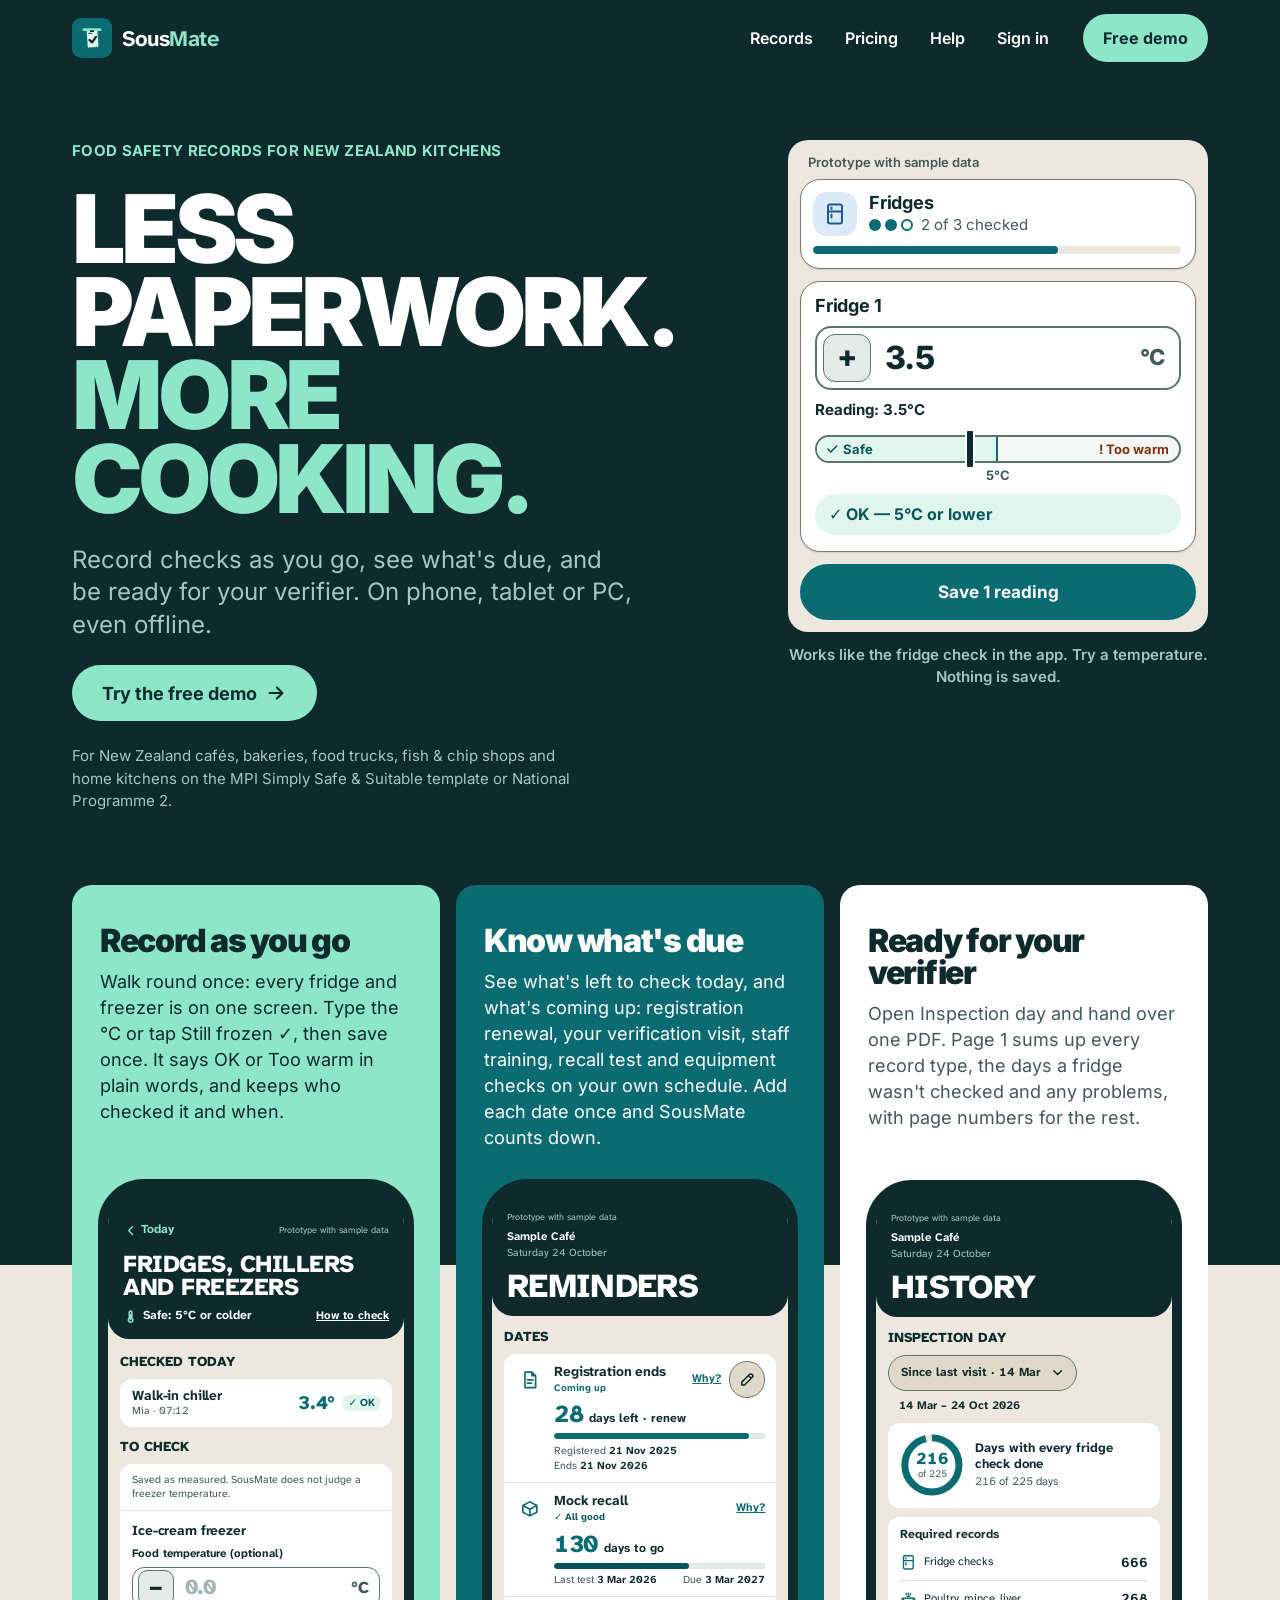
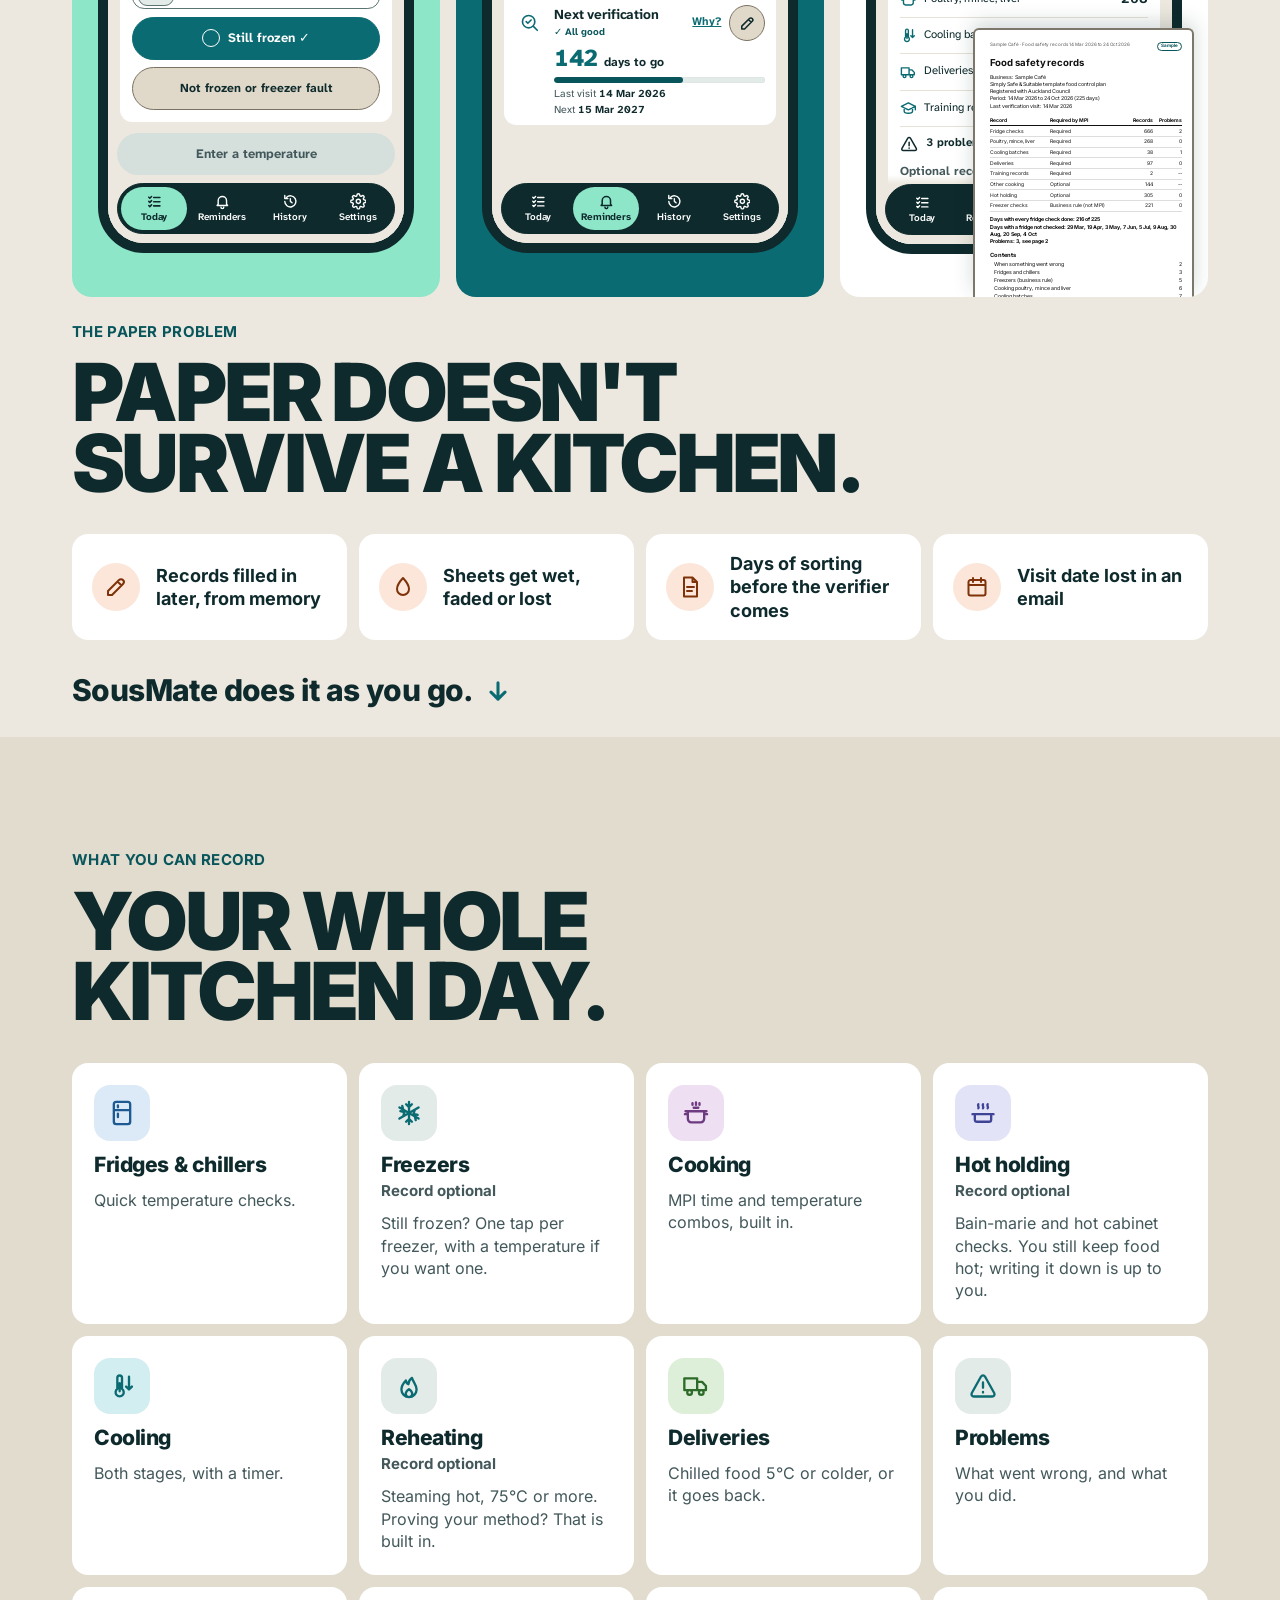
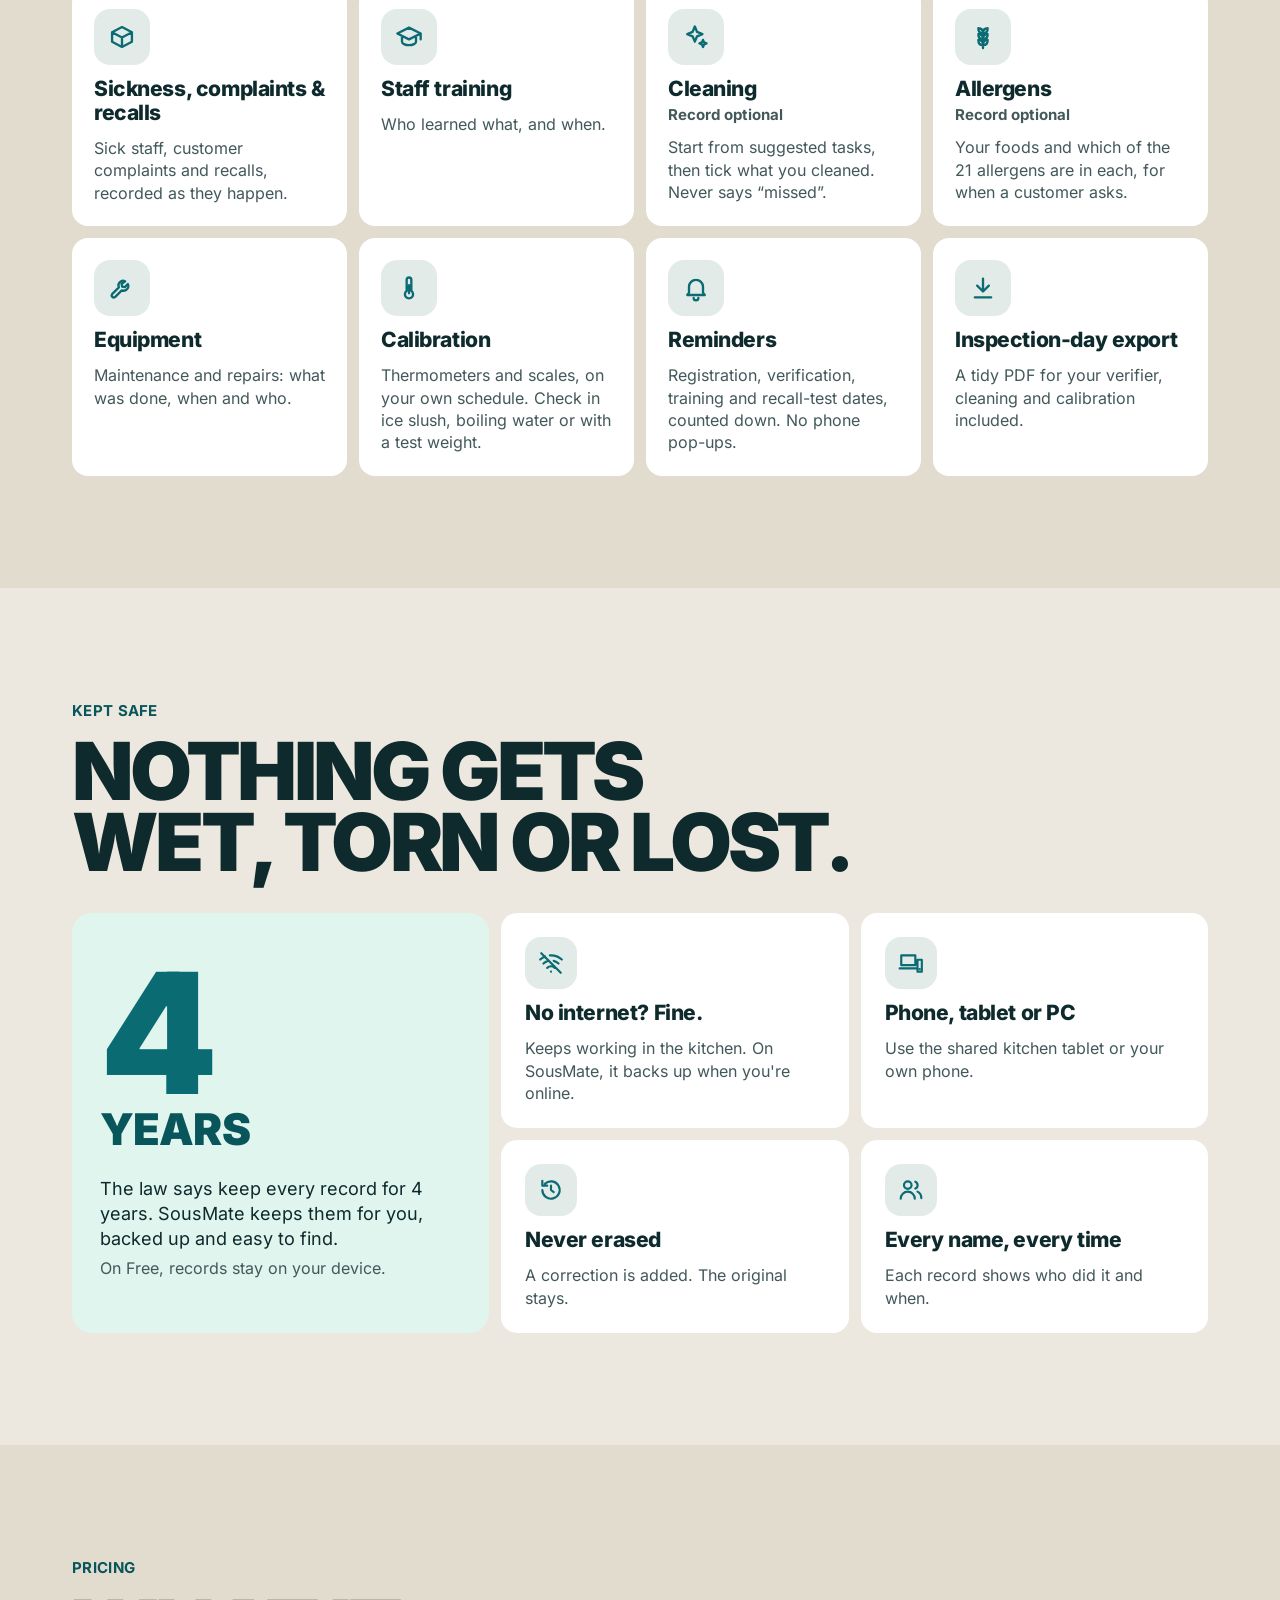
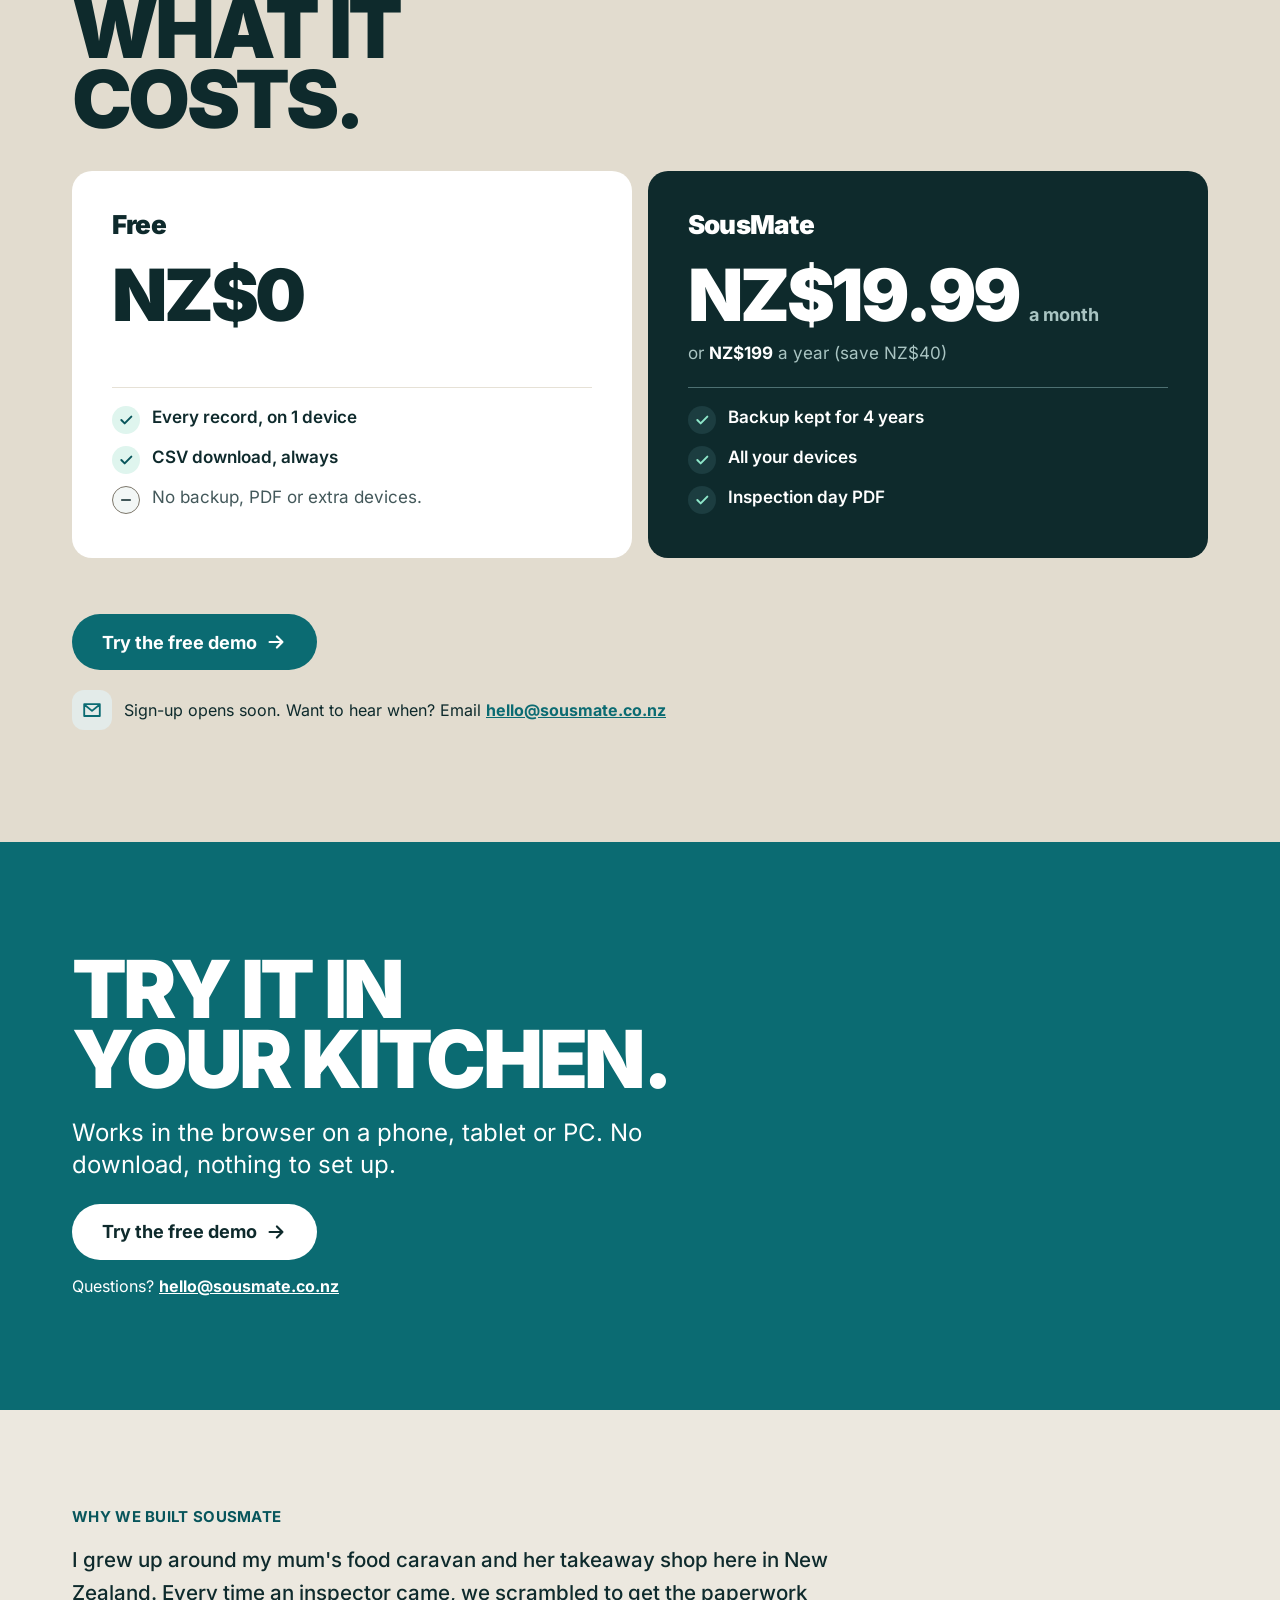
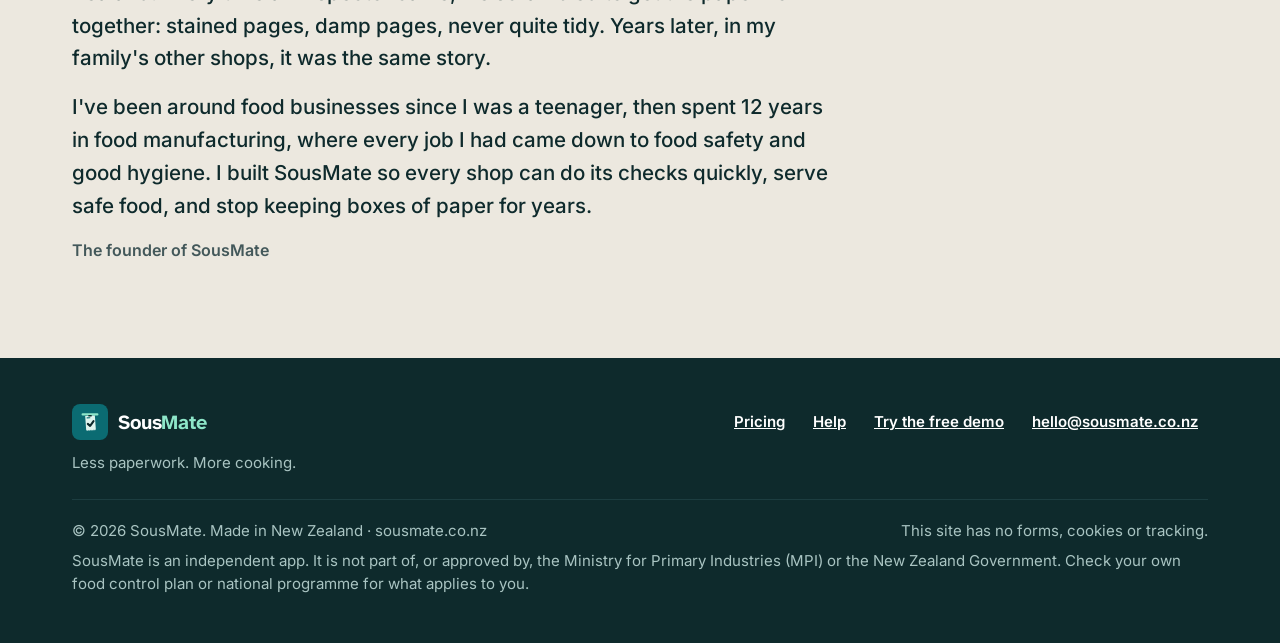
==== commit 94e4019e: "Landing page from nz-food-records@ac18e55" ====
--- a/index.html
+++ b/index.html
@@ -3,16 +3,18 @@
 <head>
 <meta charset="utf-8">
 <meta name="viewport" content="width=device-width, initial-scale=1">
+<meta http-equiv="Content-Security-Policy" content="default-src 'self'; script-src 'self'; style-src 'self'; img-src 'self'; font-src 'self'; connect-src 'none'; form-action 'none'; base-uri 'none'; object-src 'none'">
 <title>SousMate: food safety records for NZ kitchens</title>
-<meta name="description" content="Less paperwork. More cooking. SousMate tells you what's due and keeps every Food Act record safe. For New Zealand cafés, bakeries, food trucks and home kitchens. Works offline on phone, tablet and PC.">
+<meta name="description" content="Food safety records for New Zealand kitchens. Record checks as you go, see what's due, and be ready for your verifier. Works offline.">
+<link rel="canonical" href="https://sousmate.co.nz/">
 <meta name="theme-color" content="#0E2A2C">
 <meta name="color-scheme" content="light">
-<link rel="icon" href="icon.svg" type="image/svg+xml">
-<link rel="apple-touch-icon" href="apple-touch-icon.png">
+<link rel="icon" href="/icon.svg" type="image/svg+xml">
+<link rel="apple-touch-icon" href="/apple-touch-icon.png">
 <meta property="og:type" content="website">
 <meta property="og:site_name" content="SousMate">
 <meta property="og:title" content="SousMate: less paperwork, more cooking">
-<meta property="og:description" content="Tells you what's due. Keeps every record safe. Food safety records for New Zealand food businesses, on paper no more.">
+<meta property="og:description" content="Record checks as you go, see what's due, and be ready for your verifier. On phone, tablet or PC, even offline.">
 <meta property="og:url" content="https://sousmate.co.nz/">
 <meta property="og:locale" content="en_NZ">
 <meta property="og:image" content="https://sousmate.co.nz/og-image.png">
@@ -23,508 +25,77 @@
 <meta name="twitter:card" content="summary_large_image">
 <meta name="twitter:image" content="https://sousmate.co.nz/og-image.png">
 <meta name="twitter:image:alt" content="SousMate: Less paperwork. More cooking. A phone showing the Today screen with checks still to do and done.">
-<link rel="preload" href="fonts/inter-latin-wght-normal.woff2" as="font" type="font/woff2" crossorigin>
-<style>
-/* Kitchen ink tokens: docs/design/design-system.md section 1 */
-:root{
-  --ink:#0E2A2C; --ink-raised:#1C3D40; --teal:#0B6B72; --teal-dark:#08555B;
-  --mint:#8EE6C9; --wash:#DFF5EE; --surface:#E7EEEC; --paper:#FFFFFF; --quiet:#F3F7F6;
-  --muted:#4A5E60; --muted-ink:#A9C4C2; --line:#6F8885; --warn:#A9440C; --warn-dark:#7E3209; --warn-tint:#FBE6D9;
-  --wrap:1200px;
-  /* Phone mock-ups and the try-it card: the app as shipped, contrast option A light (src/index.css :root,
-     docs/design/contrast-notes.md section 4, design-system.md section 17). Mock-ups only; the page keeps its own tokens. */
-  --m-bg:#D9E3E1; --m-card:#FFFFFF; --m-muted:#43585A; --m-line-input:#5C7471; --m-icon:#E3EBE9;
-  --m-edge:#6A817E; --m-shadow:0 1px 2px rgba(14,42,44,.14); --m-done:#DFF5EE; --m-disabled:#D5DFDC;
-  --m-btn2-edge:#5C7471; --m-chip-edge:#5C7471; --m-opt-edge:#6A817E;
-  color-scheme:light;
-}
-*,*::before,*::after{box-sizing:border-box}
-html{-webkit-text-size-adjust:100%}
-@media (prefers-reduced-motion:no-preference){html{scroll-behavior:smooth}}
-/* Inter variable (SIL OFL 1.1, fonts/OFL-Inter.txt), self-hosted: no request to Google or any other origin. */
-@font-face{font-family:'Inter Variable';font-style:normal;font-display:swap;font-weight:100 900;src:url('fonts/inter-latin-ext-wght-normal.woff2') format('woff2-variations');unicode-range:U+0100-02BA,U+02BD-02C5,U+02C7-02CC,U+02CE-02D7,U+02DD-02FF,U+0304,U+0308,U+0329,U+1D00-1DBF,U+1E00-1E9F,U+1EF2-1EFF,U+2020,U+20A0-20AB,U+20AD-20C0,U+2113,U+2C60-2C7F,U+A720-A7FF}
-@font-face{font-family:'Inter Variable';font-style:normal;font-display:swap;font-weight:100 900;src:url('fonts/inter-latin-wght-normal.woff2') format('woff2-variations');unicode-range:U+0000-00FF,U+0131,U+0152-0153,U+02BB-02BC,U+02C6,U+02DA,U+02DC,U+0304,U+0308,U+0329,U+2000-206F,U+20AC,U+2122,U+2191,U+2193,U+2212,U+2215,U+FEFF,U+FFFD}
-body{margin:0;font-family:'Inter Variable','Inter',system-ui,-apple-system,'Segoe UI',sans-serif;color:var(--ink);background:var(--paper);font-size:18px;line-height:1.5;overflow-x:hidden}
-img,svg{display:block}
-h1,h2,h3,p{margin:0}
-a{color:var(--teal)}
-a:hover{color:var(--teal-dark)}
-:focus-visible{outline:3px solid var(--teal);outline-offset:3px}
-.ink :focus-visible,.cta :focus-visible{outline-color:var(--mint)}
-.cta :focus-visible{outline-color:var(--paper)}
-.skip{position:absolute;left:12px;top:-100px;z-index:10;background:var(--mint);color:var(--ink);font-weight:700;padding:12px 18px;border-radius:9999px;text-decoration:none}
-.skip:focus{top:12px}
-.wrap{max-width:var(--wrap);margin:0 auto;padding:0 20px}
-@media (min-width:720px){.wrap{padding:0 32px}}
-
-/* type */
-.display{font-weight:900;text-transform:uppercase;letter-spacing:-0.045em;line-height:.88}
-h1.display{font-size:clamp(44px,13vw,112px);letter-spacing:-0.05em}
-h2.display{font-size:clamp(36px,8vw,80px)}
-.lead{font-size:clamp(19px,2.2vw,24px);line-height:1.35}
-.mint{color:var(--mint)}
-.kicker{font-size:15px;font-weight:700;letter-spacing:.02em;text-transform:uppercase;color:var(--teal-dark)}
-.ink .kicker{color:var(--mint)}
-
-/* buttons: pills, no shadows */
-.btns{display:flex;flex-wrap:wrap;gap:12px}
-.btn{display:inline-flex;align-items:center;justify-content:center;gap:8px;min-height:56px;padding:0 28px;border-radius:9999px;font-weight:700;font-size:18px;text-decoration:none;border:2px solid transparent;transition:background-color .15s,color .15s}
-.btn svg{flex:none}
-.btn-mint{background:var(--mint);color:var(--ink)}
-.btn-mint:hover{background:#B5F0DC;color:var(--ink)}
-.btn-ghost{border-color:#FFFFFF;color:#FFFFFF}
-.btn-ghost:hover{background:#FFFFFF;color:var(--ink)}
-.btn-teal{background:var(--teal);color:#FFFFFF}
-.btn-teal:hover{background:var(--teal-dark);color:#FFFFFF}
-.btn-line{border-color:var(--teal);color:var(--teal);background:var(--paper)}
-.btn-line:hover{background:var(--wash);color:var(--teal-dark)}
-.btn-white{background:#FFFFFF;color:var(--ink)}
-.btn-white:hover{background:var(--wash);color:var(--ink)}
-@media (prefers-reduced-motion:reduce){.btn{transition:none}}
-
-/* header */
-.ink{background:var(--ink);color:#FFFFFF}
-.top{display:flex;align-items:center;justify-content:space-between;gap:12px;padding-top:14px;padding-bottom:14px}
-.brand{display:inline-flex;align-items:center;gap:10px;min-height:48px;color:#FFFFFF;text-decoration:none;font-weight:800;font-size:22px;letter-spacing:-0.02em}
-.brand img{width:40px;height:40px}
-.brand:hover{color:#FFFFFF}
-.nav{display:flex;align-items:center;gap:4px}
-.nav a.link{display:none;align-items:center;min-height:48px;padding:0 14px;border-radius:9999px;color:#FFFFFF;text-decoration:none;font-weight:600;font-size:16px}
-.nav a.link:hover{background:var(--ink-raised);color:#FFFFFF}
-.nav .btn{min-height:48px;padding:0 18px;font-size:16px}
-@media (min-width:860px){.nav a.link{display:inline-flex}}
-/* Sign in stays visible on phones too (the other links fold away below 860 px). */
-.nav a.signin{display:inline-flex;white-space:nowrap;margin-right:16px}
-.nav .btn{white-space:nowrap}
-/* Phones under 420 px: tighten the header so brand, Sign in and Free demo fit on one line. Under 360 px the
-   brand word folds away (the icon stays, and the link keeps its aria-label). */
-@media (max-width:419px){.top{gap:6px}.nav{gap:2px}.brand{gap:8px;font-size:19px}.brand img{width:34px;height:34px}.nav a.signin{padding:0 10px;font-size:15px;margin-right:10px}.nav .btn{padding:0 14px;font-size:15px}}
-@media (max-width:359px){.brand > span{display:none}}
-
-/* hero */
-.hero{display:grid;gap:40px;padding-top:36px;padding-bottom:0;align-items:end}
-.hero-copy{display:flex;flex-direction:column;gap:24px;padding-bottom:8px}
-.hero .sub{color:var(--muted-ink);max-width:560px}
-.hero .sub b{color:#FFFFFF;font-weight:700}
-.for{font-size:15px;color:var(--muted-ink);max-width:520px}
-.hero-phone{display:flex;justify-content:center;margin-bottom:-120px}
-@media (min-width:980px){
-  .hero{grid-template-columns:minmax(0,1.35fr) minmax(0,1fr);padding-top:56px}
-  .hero-copy{padding-bottom:180px}
-}
-.after-hero{height:150px;background:var(--paper)}
-
-/* phone mock-ups (HTML copies of the prototype boards and the live app, decorative). Boards: Main, Due, History,
-   Fridge, FreezerTemp; design-system.md sections 12 (header, section heading, bottom nav) and 13 (sign slot, countdown bar, period select). */
-figure{margin:0}
-.phone{--z:.74;width:calc(390px * var(--z) + 20px);border:10px solid var(--ink);border-radius:46px;background:linear-gradient(var(--ink) 50%,var(--m-bg) 50%);overflow:hidden;flex:none}
-.ink .phone{border-color:var(--ink-raised)}
-/* narrow phones (320-389 px): the how-it-works and What's due phones fit the 280 px column */
-@media (max-width:389px){.how .phone,.dueg .phone{--z:.66}}
-@media (min-width:420px){.phone{--z:.8}}
-@media (min-width:980px){.hero-phone .phone,.how .phone,.dueg .phone{--z:.9}}
-.screen{zoom:var(--z);width:390px;height:760px;display:flex;flex-direction:column;background:linear-gradient(var(--ink) 40px,var(--m-bg) 40px);color:var(--ink);font-size:16px;line-height:1.3;overflow:hidden;position:relative}
-.screen.tall{height:800px}
-.screen.round{height:860px}
-.screen.today{height:850px}
-/* Header A on the main tabs: shop name, NZ date, big title (44 px on phones, same on every tab) */
-.hd{flex:none;position:relative;z-index:1;background:var(--ink);color:#FFFFFF;border-radius:0 0 28px 28px;padding:10px 20px 20px;display:flex;flex-direction:column}
-.hd.flat{border-radius:0}
-/* room for the phone frame's rounded top corners (a status-bar area), so no header text is clipped */
-.screen>.hd:first-child{padding-top:30px}
-.hd-proto{margin-bottom:4px;font-size:12px;line-height:1.25;color:var(--muted-ink)}
-.hd-top{display:flex;align-items:center;gap:12px;min-height:48px}
-.hd-lines{flex:1;min-width:0}
-.hd-shop{font-size:15px;font-weight:700;line-height:1.25;white-space:nowrap}
-.hd-date{margin-top:2px;font-size:14px;line-height:1.25;color:var(--muted-ink);white-space:nowrap}
-.hd-title{margin-top:10px;font-size:44px;line-height:.9;font-weight:900;letter-spacing:-0.045em;text-transform:uppercase;white-space:nowrap}
-/* sub-screen header: Back + smaller title (32 px) */
-.sub-top{display:flex;align-items:center;justify-content:space-between;gap:8px;min-height:48px}
-.sub-top .hd-proto{margin:0}
-.back{display:flex;align-items:center;gap:4px;font-size:15px;font-weight:600}
-.sub-title{margin-top:6px;font-size:32px;line-height:.95;font-weight:900;letter-spacing:-0.045em;text-transform:uppercase}
-.rule{display:flex;align-items:center;justify-content:space-between;gap:10px;margin-top:12px}
-.rule b{display:flex;align-items:center;gap:6px;font-size:16px}
-.rule u{font-size:15px;font-weight:700}
-.sb{flex:1;padding:16px;display:flex;flex-direction:column;gap:12px;overflow:hidden}
-/* shift chip */
-.chip{flex:none;display:flex;align-items:center;gap:8px;height:48px;padding:0 14px 0 8px;border-radius:9999px;background:var(--ink-raised);font-weight:600;font-size:15px}
-.av{width:32px;height:32px;border-radius:9999px;background:var(--mint);color:var(--ink);display:flex;align-items:center;justify-content:center;font-weight:700}
-/* Today */
-.thero{margin:-16px -16px 0;padding:0 20px 20px;background:var(--ink);border-radius:0 0 28px 28px;display:flex;align-items:center;flex-wrap:wrap;gap:8px 12px}
-.pill-m{display:inline-flex;align-items:center;height:36px;padding:0 14px;border-radius:9999px;background:var(--mint);color:var(--ink);font-weight:700;font-size:14px}
-.backed{display:inline-flex;align-items:center;gap:6px;font-size:13px;color:var(--muted-ink)}
-.banner{display:flex;align-items:center;gap:12px;min-height:52px;padding:8px 12px 8px 14px;border-radius:28px;background:var(--m-card);border:2px solid var(--warn);font-size:15px}
-.banner span{flex:1}
-.banner b{color:var(--warn-dark)}
-.banner i{font-style:normal;color:var(--m-muted)}
-.quick{display:grid;grid-template-columns:repeat(3,1fr);gap:8px}
-.quick div{height:72px;border-radius:20px;background:var(--m-card);border:1px solid var(--m-edge);box-shadow:var(--m-shadow);display:flex;flex-direction:column;align-items:center;justify-content:center;gap:4px;font-weight:700;font-size:15px}
-/* section heading: one style, uppercase */
-.h2s{font-weight:900;font-size:20px;line-height:1.1;letter-spacing:-0.03em;text-transform:uppercase;display:flex;align-items:center;gap:8px;margin-top:8px}
-.h2s .tag{text-transform:none;letter-spacing:0}
-.n{display:inline-flex;min-width:22px;height:22px;padding:0 6px;border-radius:20px;background:var(--ink);color:#FFFFFF;font-size:13px;letter-spacing:0;align-items:center;justify-content:center}
-/* cards: a 1 px edge and a slight shadow (contrast-a 5.1); Done on the mint wash; optional cards see-through and dashed (5.5) */
-.card{background:var(--m-card);border:1px solid var(--m-edge);box-shadow:var(--m-shadow);border-radius:20px;padding:12px 14px 12px 12px;display:flex;gap:12px;align-items:center;min-height:56px}
-.card.done{background:var(--m-done)}
-.card.opt{background:transparent;box-shadow:none;border:1.5px dashed var(--m-opt-edge)}
-.ico{flex:none;width:44px;height:44px;border-radius:9999px;background:var(--m-bg);display:flex;align-items:center;justify-content:center}
-.done .ico,.opt .ico{background:var(--m-card)}
-.secq{display:flex;flex-direction:column;gap:2px;margin-top:4px;padding-top:12px;border-top:1px dashed var(--m-line-input)}
-.secq .h2s{margin:0;font-size:16px}
-.secq p{font-size:14px;color:var(--m-muted)}
-.otag{display:inline-block;font-size:13px;font-weight:700;padding:2px 8px;border-radius:9999px;border:1.5px solid currentColor;color:var(--m-muted);letter-spacing:0;text-transform:none;white-space:nowrap}
-.ct{font-size:18px;line-height:1.1;font-weight:700;letter-spacing:-0.01em}
-.cs{margin-top:2px;font-size:15px;color:var(--m-muted);display:flex;align-items:center;gap:6px}
-.cs.warn{color:var(--warn-dark);font-weight:700}
-.grow{flex:1;min-width:0}
-.dots{display:inline-flex;gap:4px}
-.dots i{width:12px;height:12px;border-radius:6px;border:2px solid var(--teal)}
-.dots i:first-child{background:var(--teal)}
-.stamp{flex:none;display:inline-flex;align-items:center;height:28px;padding:0 10px;border-radius:9999px;background:#FFFFFF;color:var(--teal-dark);font-weight:700;font-size:13px;white-space:nowrap}
-/* bottom nav: strip + pill, current tab in mint */
-.sdock{position:absolute;left:0;right:0;bottom:0;z-index:2;padding:12px;background:linear-gradient(to bottom,rgba(217,227,225,0) 0,var(--m-bg) 12px);display:flex;flex-direction:column;gap:10px}
-.snav{display:grid;grid-template-columns:repeat(4,1fr);gap:2px;padding:4px;border:1px solid var(--ink);border-radius:9999px;background:var(--ink)}
-.snav span{height:56px;border-radius:9999px;display:flex;flex-direction:column;align-items:center;justify-content:center;gap:2px;font-size:13px;font-weight:600;letter-spacing:-0.01em;color:#FFFFFF;white-space:nowrap}
-.snav span.on{background:var(--mint);color:var(--ink);font-weight:700}
-/* What's due date cards with the countdown bar */
-.due{background:var(--m-card);border:1px solid var(--m-edge);box-shadow:var(--m-shadow);border-radius:20px;padding:12px 14px 12px 12px;display:flex;flex-direction:column;gap:8px}
-.row{display:flex;align-items:center;gap:10px}
-.dtl{flex:1;min-width:0;display:flex;flex-direction:column;align-items:flex-start;gap:4px}
-.why{font-size:15px;font-weight:700;color:var(--teal);text-decoration:underline}
-.numrow{display:flex;align-items:baseline;gap:8px;padding-left:54px;font-size:16px;font-weight:700}
-.num{font-size:32px;line-height:1;font-weight:800;letter-spacing:-0.02em;color:var(--teal)}
-.cd{padding-left:54px;display:flex;flex-direction:column;gap:6px}
-.cd-track{height:8px;border-radius:9999px;background:var(--surface);overflow:hidden;box-shadow:inset 0 0 0 1px #DDE6E4}
-.cd-track i{display:block;height:8px;border-radius:9999px}
-.cd-lbl{display:flex;flex-wrap:wrap;justify-content:space-between;gap:2px 12px;font-size:14px;line-height:1.3;color:var(--m-muted)}
-.cd-lbl b{color:var(--ink);font-weight:700}
-.help{padding-left:54px;font-size:14px;line-height:1.35;color:var(--m-muted)}
-.tag{display:inline-block;font-size:13px;font-weight:700;padding:2px 8px;border-radius:9999px;border:1.5px solid currentColor;white-space:nowrap}
-.tag.up{color:var(--teal)}
-.tag.good{background:var(--wash);color:var(--teal-dark);border-color:var(--wash)}
-.go{height:48px;border-radius:9999px;border:2px solid var(--teal);color:var(--teal);font-weight:700;font-size:15px;display:flex;align-items:center;justify-content:center;gap:6px}
-figcaption{margin-top:14px;text-align:center;font-size:15px;font-weight:600;color:var(--muted)}
-.ink figcaption{color:var(--muted-ink)}
-
-/* sections */
-section{scroll-margin-top:16px}
-.pad{padding-top:72px;padding-bottom:72px}
-@media (min-width:980px){.pad{padding-top:112px;padding-bottom:112px}}
-.stack{display:flex;flex-direction:column;gap:20px}
-
-/* product cards, right under the hero (Due, Fridge and Verify boards) */
-.vh{position:absolute;width:1px;height:1px;margin:-1px;padding:0;overflow:hidden;clip:rect(0 0 0 0);white-space:nowrap;border:0}
-.pcards{display:grid;gap:16px;padding-bottom:24px}
-@media (min-width:760px){.pcards{grid-template-columns:repeat(2,minmax(0,1fr))}.pc3{grid-column:1 / -1}}
-.pc{border-radius:28px;padding:28px 20px 32px;display:flex;flex-direction:column;gap:28px;overflow:hidden;min-width:0}
-@media (min-width:420px){.pc{padding:32px 24px 36px}}
-@media (min-width:980px){.pc{padding:44px 40px 48px}}
-.pc1{background:var(--mint);color:var(--ink)}
-.pc2{background:var(--ink);color:#FFFFFF}
-.pc3{background:var(--surface);color:var(--ink)}
-.pc-copy{display:flex;flex-direction:column;gap:12px;max-width:520px}
-.pc h3{font-weight:900;font-size:clamp(32px,4.4vw,48px);line-height:1;letter-spacing:-0.04em}
-.pc-copy p{font-size:18px;line-height:1.45}
-.pc1 .pc-copy p{color:var(--ink)}
-.pc2 .pc-copy p{color:var(--muted-ink)}
-.pc3 .pc-copy p{color:var(--muted)}
-.pc-vis{display:flex;justify-content:center;margin-top:auto}
-.pc .phone{--z:.66}
-.pc2 .phone{border-color:var(--ink-raised)}
-/* cards 1 and 2 sit side by side: same phone height as the fridge round screen */
-.pc1 .screen{height:860px}
-/* cards lift a little under a mouse pointer; touch screens and reduced motion keep them still */
-@media (hover:hover) and (prefers-reduced-motion:no-preference){
-  .pc{transition:transform .25s ease,box-shadow .25s ease}
-  .pc:hover{transform:translateY(-8px);box-shadow:0 18px 40px rgba(14,42,44,.18)}
-  .pc .phone{transition:transform .35s ease}
-  .pc:hover .phone{transform:translateY(-6px)}
-}
-@media (min-width:390px){.pc .phone{--z:.7}}
-@media (min-width:420px){.pc .phone{--z:.74}}
-@media (min-width:760px){.pc .phone{--z:.66}}
-@media (min-width:980px){.pc .phone{--z:.8}}
-/* card 3: text and PDF page on the left, phone on the right */
-.pc3{display:grid;gap:28px;padding-bottom:0}
-.pc3 .pc-paper{display:flex;justify-content:center}
-@media (min-width:760px){
-  .pc3{grid-template-columns:minmax(0,1fr) auto;grid-template-rows:auto 1fr;column-gap:32px;row-gap:28px;padding-bottom:0}
-  .pc3 .pc-copy{grid-column:1;grid-row:1}
-  .pc3 .pc-paper{grid-column:1;grid-row:2;align-items:flex-end;justify-content:flex-start}
-  .pc3 .pc-vis{grid-column:2;grid-row:1 / span 2;padding-bottom:36px;align-items:flex-start}
-}
-@media (min-width:980px){.pc3{column-gap:56px}.pc3 .pc-vis{padding-bottom:48px}}
-/* gauge and status boxes (fridge round, how-it-works phone and the try-it card) */
-.deg{font-size:22px;font-weight:800;color:var(--m-muted);letter-spacing:-0.02em}
-.track{position:relative;height:28px;border-radius:20px;background:var(--quiet);border:2px solid var(--m-line-input)}
-.track .safe{position:absolute;left:0;top:0;bottom:0;width:50%;background:var(--wash);border-right:2px solid var(--teal);border-radius:9999px 0 0 9999px;display:flex;align-items:center;gap:4px;padding-left:8px;font-size:13px;font-weight:700;color:var(--teal-dark)}
-.track .tw{position:absolute;right:10px;top:0;bottom:0;display:flex;align-items:center;font-size:13px;font-weight:700;color:var(--warn-dark)}
-.track .mark{position:absolute;top:-8px;bottom:-8px;width:6px;margin-left:-3px;border-radius:3px;background:var(--ink);border:2px solid #FFFFFF;box-sizing:content-box}
-.five{text-align:center;font-size:13px;font-weight:700;color:var(--m-muted);margin-top:2px}
-.okline{padding:10px 12px;border-radius:28px;background:var(--wash);color:var(--teal-dark);font-weight:700;font-size:16px}
-/* signed temperature field: sign slot inside the border on the left, number, then °C (design-system 13) */
-.sfield{display:flex;align-items:center;gap:4px;height:64px;border:2px solid var(--m-line-input);border-radius:16px;background:#FFFFFF;padding:0 14px 0 6px}
-.sfield .sign{flex:none;width:48px;height:48px;border-radius:12px;border:1.5px solid var(--m-line-input);background:var(--m-icon);color:var(--ink);display:flex;align-items:center;justify-content:center;padding:0 0 3px;font-size:30px;line-height:1;font-weight:800}
-.sfield .sv{flex:1;min-width:0;padding-left:10px;font-size:32px;font-weight:800;letter-spacing:-0.02em}
-.sfield .sv.ph{color:#A3B5B2}
-.readback{font-size:15px;font-weight:700}
-/* fridge round */
-.fcard{background:var(--m-card);border:1px solid var(--m-edge);box-shadow:var(--m-shadow);border-radius:20px;padding:14px 16px 16px;display:flex;flex-direction:column;gap:10px}
-.vcard{background:var(--m-card);border:1px solid var(--m-edge);box-shadow:var(--m-shadow);border-radius:20px;padding:14px 16px}
-.whorow{display:flex;align-items:center;gap:10px;min-height:48px;font-size:16px}
-.whorow b{font-weight:700}
-/* the who-row Change is a real outline button (contrast-a 5.3) */
-.whorow u{flex:none;display:inline-flex;align-items:center;min-height:44px;padding:0 14px;border-radius:9999px;border:2px solid var(--m-btn2-edge);background:#FFFFFF;color:var(--ink);font-weight:700;font-size:15px;text-decoration:none}
-.timef{display:flex;align-items:center;gap:10px;padding-top:8px;border-top:1px solid #DDE6E4}
-.timef p{font-size:15px;font-weight:700}
-.timef .in{flex:1;height:48px;border:2px solid var(--m-line-input);border-radius:16px;display:flex;align-items:center;padding:0 14px;font-size:16px}
-.chk{background:var(--m-done);border:1px solid var(--m-edge);box-shadow:var(--m-shadow);border-radius:20px;padding:12px 14px 12px 16px;min-height:56px;display:flex;align-items:center;gap:10px}
-.chk .t{font-size:25px;color:var(--teal);font-weight:800;letter-spacing:-0.02em}
-.okp{display:inline-flex;align-items:center;padding:1px 8px;border-radius:20px;background:#FFFFFF;color:var(--teal-dark);font-weight:700;font-size:14px}
-.save{height:56px;border-radius:9999px;background:var(--teal);color:#FFFFFF;display:flex;align-items:center;justify-content:center;font-weight:700;font-size:17px}
-.save.off{background:var(--m-disabled);color:var(--m-muted)}
-/* freezer docket in the round (contrast-a crit. 5): the optional signed field first, then the filled Still frozen toggle
-   (ring mark = not pressed), then Not frozen or freezer fault as a neutral 48 px outline button */
-.fzname{font-size:18px;font-weight:700;letter-spacing:-0.01em}
-.flbl{font-size:15px;font-weight:700}
-.sfield.small{height:56px}
-.sfield.small .sv{font-size:28px}
-.hint{font-size:14px;line-height:1.35;color:var(--m-muted)}
-.fz{display:flex;align-items:center;justify-content:center;gap:10px;min-height:56px;border-radius:9999px;border:2px solid var(--teal);background:var(--teal);color:#FFFFFF;font-weight:700;font-size:17px}
-.fz .mk{flex:none;width:24px;height:24px;border-radius:12px;border:2.5px solid currentColor}
-.btn2{display:flex;align-items:center;justify-content:center;min-height:48px;padding:0 16px;border-radius:9999px;border:2px solid var(--m-btn2-edge);background:#FFFFFF;color:var(--ink);font-weight:700;font-size:15px;text-align:center}
-/* choice chips with a 2 px edge (contrast-a 5.4); the chosen one is ink */
-.chips{display:flex;flex-wrap:wrap;gap:8px}
-.chips span{display:inline-flex;align-items:center;min-height:48px;padding:0 14px;border-radius:9999px;border:2px solid var(--m-chip-edge);background:#FFFFFF;font-size:15px;font-weight:700}
-.chips span.on{background:var(--ink);border-color:var(--ink);color:#FFFFFF}
-.lbl{font-size:16px;font-weight:700}
-.lnk{display:inline-flex;align-items:center;min-height:44px;font-size:15px;font-weight:700;color:var(--teal);text-decoration:underline;text-underline-offset:3px}
-.range{display:flex;align-items:center;gap:8px;min-height:48px}
-.range p{flex:1;font-size:16px;font-weight:700}
-.ans{display:flex;align-items:center;justify-content:center;min-height:56px;border-radius:9999px;font-weight:700;font-size:17px}
-.ans.ok{background:var(--teal);color:#FFFFFF}
-.ans.bad{border:2px solid var(--warn);background:#FFFFFF;color:var(--warn-dark)}
-/* History: Inspection day */
-.pbox{background:var(--ink);color:#FFFFFF;border-radius:20px;padding:16px;display:flex;flex-direction:column;align-items:flex-start;gap:12px}
-.psel{display:inline-flex;align-items:center;gap:12px;height:48px;padding:0 14px 0 16px;border-radius:9999px;border:2px solid #6F8E8C;background:var(--ink-raised);font-size:16px;font-weight:700;white-space:nowrap}
-.prange{font-size:15px;color:var(--muted-ink);white-space:nowrap}
-.prange b{color:#FFFFFF}
-.ringrow{display:flex;align-items:center;gap:14px}
-.ring{position:relative;width:84px;height:84px;flex:none}
-.ring b{position:absolute;inset:0;display:flex;flex-direction:column;align-items:center;justify-content:center;font-size:22px;line-height:1;color:var(--teal);font-weight:800}
-.ring b small{font-size:13px;font-weight:400;color:var(--m-muted);margin-top:2px}
-.vh2{font-size:16px;font-weight:700;margin-bottom:2px}
-.vh2.q{color:var(--m-muted);margin-top:12px}
-.vh2.q span{font-weight:400;font-size:14px}
-.vr{display:flex;align-items:center;gap:10px;border-bottom:1px solid #DDE6E4;padding:7px 0;min-height:40px;font-size:15px}
-.vr span{flex:1}
-.vr b{font-size:18px;letter-spacing:-0.01em}
-.vr.q{color:var(--m-muted)}
-.vprob{display:flex;align-items:center;gap:10px;padding:10px 0 2px;font-size:15px;font-weight:700;color:var(--warn-dark)}
-/* PDF page 1 (verifier PDF, sample) */
-.paper{--pz:.6;flex:none;width:calc(460px * var(--pz));height:calc(560px * var(--pz));overflow:hidden;position:relative;border-radius:6px 6px 0 0;background:#FFFFFF;border:1px solid #C9D6D3;border-bottom:0}
-@media (min-width:390px){.paper{--pz:.66}}
-@media (min-width:420px){.paper{--pz:.7}}
-@media (min-width:760px){.paper{--pz:.7}}
-@media (min-width:980px){.paper{--pz:1}}
-.pdf{zoom:var(--pz);width:460px;padding:26px 30px;font-size:11px;line-height:1.35;color:#111111}
-.pdf .ph{display:flex;justify-content:space-between;gap:12px;font-size:9.5px;color:#555555;padding-bottom:14px}
-.pdf .ph em{font-style:normal;font-weight:700;color:var(--teal-dark);border:1.5px solid currentColor;border-radius:9999px;padding:0 6px}
-.pdf h4{margin:0 0 8px;font-size:20px;font-weight:700;letter-spacing:-0.01em}
-.pdf .meta p{margin:0}
-.pdf table{width:100%;border-collapse:collapse;margin:12px 0 10px;font-size:10.5px}
-.pdf th{text-align:left;font-weight:700;border-bottom:1.5px solid #111111;padding:3px 4px 3px 0}
-.pdf td{border-bottom:1px solid #DDDDDD;padding:3px 4px 3px 0}
-.pdf td.nc,.pdf th.nc{text-align:right;padding:3px 0 3px 10px;width:60px}
-.pdf .sum p{margin:0;font-weight:700}
-.pdf h5{margin:12px 0 4px;font-size:12px;font-weight:700}
-.pdf ol{list-style:none;margin:0;padding:0}
-.pdf ol li{display:flex;justify-content:space-between;gap:8px;padding:1px 0 1px 10px}
-
-/* paper problem */
-.pains{display:grid;grid-template-columns:repeat(auto-fit,minmax(240px,1fr));gap:12px;margin-top:36px;padding:0;list-style:none}
-.pains li{display:flex;align-items:center;gap:16px;padding:18px 20px;border-radius:28px;background:var(--surface);font-weight:700;font-size:18px;line-height:1.3}
-.pains .x{flex:none;width:48px;height:48px;border-radius:9999px;background:var(--warn-tint);display:flex;align-items:center;justify-content:center}
-.turn{margin-top:28px;display:flex;align-items:center;gap:10px;font-weight:800;font-size:clamp(22px,3vw,30px);letter-spacing:-0.02em}
-
-/* how it works */
-.how{display:grid;gap:48px;align-items:center}
-@media (min-width:980px){.how{grid-template-columns:minmax(0,1fr) auto;gap:80px}}
-.steps{list-style:none;padding:0;margin:32px 0 0;display:flex;flex-direction:column;gap:14px}
-.steps li{display:flex;gap:18px;align-items:flex-start;padding:22px;border-radius:28px;background:var(--surface)}
-.step-n{flex:none;width:52px;height:52px;border-radius:9999px;background:var(--ink);color:#FFFFFF;display:flex;align-items:center;justify-content:center;font-weight:900;font-size:24px}
-.steps h3{font-size:22px;font-weight:800;letter-spacing:-0.02em;line-height:1.15}
-.steps p{margin-top:4px;color:var(--muted);font-size:17px}
-.how figure{display:flex;flex-direction:column;align-items:center}
-
-/* record grid */
-.grey{background:var(--surface)}
-.tiles{list-style:none;padding:0;margin:36px 0 0;display:grid;grid-template-columns:repeat(auto-fill,minmax(250px,1fr));gap:12px}
-.tiles li{display:flex;flex-direction:column;gap:12px;padding:22px;border-radius:28px;background:#FFFFFF}
-.tiles .ti{width:56px;height:56px;border-radius:9999px;background:var(--wash);display:flex;align-items:center;justify-content:center}
-.tiles h3{font-size:21px;font-weight:800;letter-spacing:-0.02em;line-height:1.15;display:flex;flex-wrap:wrap;align-items:center;gap:8px}
-.tiles p{font-size:16px;color:var(--muted);line-height:1.4}
-@media (max-width:599px){.tiles li{display:grid;grid-template-columns:auto 1fr;align-items:center;padding:14px 16px;column-gap:14px;row-gap:2px}.tiles .ti{grid-row:span 2;align-self:center}.tiles .ti{flex:none;width:48px;height:48px}.tiles h3{font-size:19px}.tiles p{font-size:15px;margin-top:2px}}
-.tiles .soon{background:transparent;border:2px dashed var(--line)}
-.tiles .soon .ti{background:#FFFFFF}
-.tag-soon{font-size:13px;font-weight:700;padding:3px 10px;border-radius:9999px;background:var(--ink);color:#FFFFFF;letter-spacing:0}
-.tag-opt{font-size:13px;font-weight:700;padding:1px 8px;border-radius:9999px;border:1.5px solid var(--muted);color:var(--muted)}
-
-/* what's due */
-.dueg{display:grid;gap:48px;align-items:center}
-@media (min-width:980px){.dueg{grid-template-columns:auto minmax(0,1fr);gap:96px}}
-.dueg figure{display:flex;flex-direction:column;align-items:center;order:2}
-@media (min-width:980px){.dueg figure{order:0}}
-.dlist{list-style:none;padding:0;margin:32px 0 0;display:flex;flex-direction:column;gap:10px}
-.dlist li{display:flex;align-items:center;gap:16px;min-height:72px;padding:12px 22px 12px 12px;border-radius:9999px;background:var(--ink-raised)}
-.dlist .di{flex:none;width:52px;height:52px;border-radius:9999px;background:var(--ink);display:flex;align-items:center;justify-content:center}
-.dlist b{display:block;font-size:19px;letter-spacing:-0.01em}
-.dlist span{display:block;font-size:15px;color:var(--muted-ink)}
-.ink .sub2{color:var(--muted-ink)}
-
-/* safekeeping */
-.keep{display:grid;gap:12px;margin-top:36px}
-@media (min-width:860px){.keep{grid-template-columns:1.2fr 1fr 1fr}}
-.keep .big4{grid-row:span 2;display:flex;flex-direction:column;justify-content:space-between;gap:24px;padding:28px;border-radius:28px;background:var(--wash);color:var(--ink)}
-.keep .big4 .yrs{font-weight:900;font-size:clamp(96px,14vw,168px);line-height:.8;letter-spacing:-0.06em;color:var(--teal)}
-.keep .big4 .yrs small{display:block;font-size:.26em;letter-spacing:-0.02em;text-transform:uppercase;margin-top:12px;color:var(--teal-dark)}
-.keep .k{display:flex;flex-direction:column;gap:12px;padding:24px;border-radius:28px;background:var(--surface)}
-.keep .k .ti{width:52px;height:52px;border-radius:9999px;background:#FFFFFF;display:flex;align-items:center;justify-content:center}
-.keep h3{font-size:21px;font-weight:800;letter-spacing:-0.02em;line-height:1.15}
-@media (max-width:859px){.keep .k{display:grid;grid-template-columns:auto 1fr;column-gap:16px;row-gap:2px;padding:18px 20px}.keep .k .ti{grid-row:span 2}.keep .big4{flex-direction:row;align-items:center;padding:24px}.keep .big4 .yrs{font-size:96px}}
-.keep p{font-size:16px;color:var(--muted);line-height:1.4}
-.keep .big4 p{color:var(--ink);font-size:18px}
-
-/* call to action */
-.cta{background:var(--teal);color:#FFFFFF}
-.cta .inner{display:flex;flex-direction:column;gap:22px;align-items:flex-start}
-.cta p{max-width:620px}
-/* text links */
-.tlink{display:inline-flex;align-items:center;min-height:48px;padding:0 2px;color:#FFFFFF;font-weight:600;font-size:17px;text-decoration:underline;text-underline-offset:4px}
-.tlink:hover{color:var(--mint)}
-.hero .tlink{color:var(--muted-ink)}
-.hero .tlink:hover{color:#FFFFFF}
-.hero .btns{align-items:center;gap:12px 24px}
-.cta .tlink:hover{color:var(--wash)}
-.cta .more{display:flex;flex-direction:column;gap:6px;margin-top:-8px}
-.cta .ask{font-size:16px}
-.cta .ask a{display:inline-block;padding:12px 2px;margin:-12px -2px;color:#FFFFFF;font-weight:700}
-.cta .ask a:hover{color:var(--wash)}
-
-/* footer */
-footer{background:var(--ink);color:var(--muted-ink);font-size:15px}
-.foot{display:flex;flex-wrap:wrap;justify-content:space-between;gap:24px 40px;padding-top:40px;padding-bottom:48px}
-.foot .brand{font-size:20px}
-.foot ul{list-style:none;margin:0;padding:0;display:flex;flex-wrap:wrap;gap:0 8px}
-.foot ul a{display:inline-flex;align-items:center;min-height:48px;padding:0 10px;color:#FFFFFF;font-weight:600}
-.foot ul a:hover{color:var(--mint)}
-.foot .fine{flex-basis:100%;border-top:1px solid var(--ink-raised);padding-top:20px;display:flex;flex-wrap:wrap;justify-content:space-between;gap:8px 24px}
-/* Variant: 3 cards in one row on wide screens; card 3 overlaps the PDF page on the phone */
-@media (min-width:1100px){
-  .pcards{grid-template-columns:repeat(3,minmax(0,1fr))}
-  .pc{padding:40px 28px 44px}
-  .pc h3{font-size:clamp(30px,2.5vw,36px)}
-  .pc .phone{--z:.7}
-  .pc3{grid-column:auto;grid-template-columns:minmax(0,1fr);grid-template-rows:auto 1fr;row-gap:28px;padding:40px 28px 0}
-  .pc3 .pc-copy{grid-column:1;grid-row:1}
-  .pc3 .pc-vis{grid-column:1;grid-row:2;justify-content:flex-start;align-items:flex-start;padding-bottom:44px}
-  .pc3 .pc-paper{grid-column:1;grid-row:2;justify-content:flex-end;align-items:flex-end;position:relative;z-index:3;pointer-events:none}
-  .pc3 .phone{--z:.6}
-  .pc3 .paper{--pz:.5;border:2px solid var(--line);border-bottom:0}
-}
-@media (min-width:1280px){.pc .phone{--z:.76}.pc3 .phone{--z:.62}.pc3 .paper{--pz:.54}}
-/* Variant A: centred hero, no hero phone; the cards straddle the bottom edge of the dark band */
-.hero{grid-template-columns:minmax(0,1fr);justify-items:center;text-align:center;padding-top:40px}
-.hero-copy{align-items:center;padding-bottom:56px}
-.hero .sub,.for{margin-left:auto;margin-right:auto}
-.hero .btns{justify-content:center}
-@media (min-width:980px){.hero{grid-template-columns:minmax(0,1fr);padding-top:64px}.hero-copy{padding-bottom:72px}}
-header.ink{padding-bottom:140px}
-.pcards{position:relative;margin-top:-140px}
-@media (min-width:760px){header.ink{padding-bottom:300px}.pcards{margin-top:-300px}}
-@media (min-width:1100px){header.ink{padding-bottom:380px}.pcards{margin-top:-380px}}
-/* card 2 sits on the dark band, so it uses teal instead of the band colour */
-.pc2{background:var(--teal)}
-.pc2 .pc-copy p{color:#FFFFFF}
-.pc2 .phone{border-color:var(--ink)}
-
-/* Hero try-it card: a working copy of the fridge check (prototype Fridge.dc.html). Kitchen ink tokens only. */
-.hero{gap:28px}
-.hero-copy{padding-bottom:0}
-@media (min-width:980px){.hero-copy{padding-bottom:0}}
-.try{width:100%;max-width:420px;margin:0 auto}
-.tc{background:var(--m-bg);color:var(--ink);border-radius:28px;padding:12px;display:flex;flex-direction:column;gap:12px;text-align:left;font-size:16px;line-height:1.3}
-.tc :focus-visible{outline-color:var(--teal)}
-.tc-top{display:flex;flex-wrap:wrap;align-items:center;gap:10px 12px;background:var(--m-card);border:1px solid var(--m-edge);box-shadow:var(--m-shadow);border-radius:20px;padding:12px 14px 14px 12px}
-.tc-top .cs{gap:8px}
-.tc-sample{margin:2px 8px -4px;font-size:13px;font-weight:600;color:var(--m-muted)}
-#try-count{white-space:nowrap}
-.tdots{display:inline-flex;gap:4px}
-.tdots i{width:12px;height:12px;border-radius:6px;border:2px solid var(--teal)}
-.tdots i.on{background:var(--teal)}
-.tbar{flex-basis:100%;height:8px;border-radius:9999px;background:var(--m-bg);overflow:hidden}
-.tbar span{display:block;height:100%;width:66.67%;background:var(--teal);border-radius:inherit}
-.tdock{background:var(--m-card);border:1px solid var(--m-edge);box-shadow:var(--m-shadow);border-radius:20px;padding:14px 14px 16px;display:flex;flex-direction:column;gap:10px}
-.tdock>label.ct{display:block}
-/* sign slot inside the field (design-system 13, as SignedTempField): + for fridges, tap toggles to − */
-.tfield{display:flex;align-items:center;gap:4px;height:64px;border:2px solid var(--m-line-input);border-radius:16px;background:#FFFFFF;padding:0 14px 0 6px}
-.tfield:focus-within{border-color:var(--teal);outline:3px solid var(--teal);outline-offset:1px}
-.tfield.bad{border-color:var(--warn)}
-.tfield.bad:focus-within{outline-color:var(--warn)}
-.tsign{flex:none;width:48px;height:48px;margin:0;border-radius:12px;border:1.5px solid var(--m-line-input);background:var(--m-icon);color:var(--ink);display:flex;align-items:center;justify-content:center;padding:0 0 3px;font:inherit;font-size:30px;line-height:1;font-weight:800;cursor:pointer;touch-action:manipulation}
-.tsign:hover{background:var(--wash)}
-.tin{flex:1;min-width:0;width:100%;height:100%;margin:0;padding:0 0 0 10px;border:0;border-radius:0;outline:0;background:transparent;color:var(--ink);text-align:left;font:inherit;font-size:32px;font-weight:800;letter-spacing:-0.02em}
-.tin::placeholder{color:#A3B5B2}
-.tin:focus-visible{outline:0}
-.trb{font-size:15px;font-weight:700}
-.trb:empty{display:none}
-.tgauge{padding-top:6px}
-.tgauge .five{margin-top:4px}
-.tgauge .mark[hidden]{display:none}
-.tstat{padding:10px 14px;border-radius:28px;font-weight:700;font-size:16px}
-.tstat.ok{background:var(--wash);color:var(--teal-dark)}
-.tstat.bad{background:var(--warn-tint);color:var(--warn-dark)}
-.tstat.none{background:var(--quiet);color:var(--m-muted)}
-.tact{display:flex;flex-direction:column;gap:6px}
-.tact[hidden]{display:none}
-.tact label{font-weight:700;font-size:15px}
-.tact textarea{width:100%;min-height:72px;margin:0;padding:10px 12px;border:2px solid var(--m-line-input);border-radius:16px;background:#FFFFFF;color:var(--ink);font:inherit;font-size:16px;resize:vertical}
-.tact textarea:focus{border-color:var(--teal)}
-.terr{padding:0 6px;font-size:15px;font-weight:700;color:var(--warn-dark)}
-.terr:empty{display:none}
-.tsave{min-height:56px;padding:0 20px;border-radius:9999px;border:2px solid var(--teal);background:var(--teal);color:#FFFFFF;font:inherit;font-weight:700;font-size:17px;cursor:pointer;touch-action:manipulation}
-.tsave:hover{background:var(--teal-dark);border-color:var(--teal-dark)}
-.tsave.done{background:var(--wash);color:var(--teal-dark);border-color:var(--teal)}
-@media (prefers-reduced-motion:no-preference){
-  .tbar span{transition:width .35s ease-out}
-  .tgauge .mark{transition:left .2s ease-out}
-  .tdots i{transition:background-color .2s}
-}
-.try figcaption{margin-top:12px;font-size:15px}
-.hero-more{display:flex;flex-direction:column;align-items:center;gap:8px;padding-bottom:56px}
-@media (min-width:980px){
-  .hero{grid-template-columns:minmax(0,1fr) 420px;grid-template-areas:"copy try" "more try";grid-template-rows:auto 1fr;column-gap:64px;row-gap:24px;justify-items:stretch;align-items:start;text-align:left;padding-top:64px}
-  .hero-copy{grid-area:copy;align-items:flex-start}
-  .hero .sub,.for{margin-left:0;margin-right:0}
-  .hero .btns{justify-content:flex-start}
-  .try{grid-area:try;margin:0}
-  .hero-more{grid-area:more;align-items:flex-start;padding-bottom:72px}
-  h1.display{font-size:clamp(64px,7.4vw,100px)}
-}
-</style>
+<link rel="preload" href="/fonts/inter-latin-wght-normal.woff2" as="font" type="font/woff2" crossorigin>
+<link rel="stylesheet" href="/site.css">
+<script type="application/ld+json">{
+ "@context": "https://schema.org",
+ "@graph": [
+  {
+   "@type": "Organization",
+   "@id": "https://sousmate.co.nz/#org",
+   "name": "SousMate",
+   "url": "https://sousmate.co.nz/",
+   "email": "hello@sousmate.co.nz",
+   "areaServed": "NZ"
+  },
+  {
+   "@type": "SoftwareApplication",
+   "name": "SousMate",
+   "url": "https://sousmate.co.nz/",
+   "applicationCategory": "BusinessApplication",
+   "operatingSystem": "Web browser (phone, tablet, PC); works offline",
+   "description": "Food safety records for New Zealand kitchens. Record checks as you go, see what's due, and be ready for your verifier.",
+   "publisher": {
+    "@id": "https://sousmate.co.nz/#org"
+   },
+   "areaServed": "NZ",
+   "offers": [
+    {
+     "@type": "Offer",
+     "name": "Free",
+     "price": "0.00",
+     "priceCurrency": "NZD"
+    },
+    {
+     "@type": "Offer",
+     "name": "Monthly",
+     "price": "19.99",
+     "priceCurrency": "NZD",
+     "priceSpecification": {
+      "@type": "UnitPriceSpecification",
+      "price": "19.99",
+      "priceCurrency": "NZD",
+      "unitCode": "MON"
+     }
+    },
+    {
+     "@type": "Offer",
+     "name": "Yearly",
+     "price": "199.00",
+     "priceCurrency": "NZD",
+     "priceSpecification": {
+      "@type": "UnitPriceSpecification",
+      "price": "199.00",
+      "priceCurrency": "NZD",
+      "unitCode": "ANN"
+     }
+    }
+   ]
+  }
+ ]
+}</script>
 </head>
 <body>
-<svg width="0" height="0" style="position:absolute" aria-hidden="true">
+<svg class="sprite" width="0" height="0" aria-hidden="true">
   <defs>
-    <!-- Line icons from the prototype: 24 px grid, 2 px stroke, round ends (design-system.md section 8) -->
     <symbol id="i-fridge" viewBox="0 0 24 24"><path d="M7 2.5h10a2 2 0 012 2v15a2 2 0 01-2 2H7a2 2 0 01-2-2v-15a2 2 0 012-2zM5 9.5h14M8.5 5.5v1.5M8.5 12.5v3"/></symbol>
     <symbol id="i-cooking" viewBox="0 0 24 24"><path d="M5 10.5h14v6.5a3 3 0 01-3 3H8a3 3 0 01-3-3zM3 10.5h18M10 7.5h4M2.5 13h2.5M19 13h2.5M9 3.5v1.5M12 3v2M15 3.5v1.5"/></symbol>
     <symbol id="i-cooling" viewBox="0 0 24 24"><path d="M8 14.5V5a2 2 0 014 0v9.5a3.5 3.5 0 11-4 0zM10 9.5v7M18 4v11M15.5 12.5L18 15l2.5-2.5"/></symbol>
     <symbol id="i-delivery" viewBox="0 0 24 24"><path d="M2 5.5h11v10H2zM13 8.5h4.2l3.3 3.5v3.5H13M4.5 17.5a2 2 0 104 0a2 2 0 10-4 0M14.5 17.5a2 2 0 104 0a2 2 0 10-4 0"/></symbol>
     <symbol id="i-hothold" viewBox="0 0 24 24"><path d="M3 13h18M5 13v4.5a2 2 0 002 2h10a2 2 0 002-2V13M8 4.5c-1 1.2 1 2.3 0 3.5M12 4.5c-1 1.2 1 2.3 0 3.5M16 4.5c-1 1.2 1 2.3 0 3.5"/></symbol>
     <symbol id="i-problem" viewBox="0 0 24 24"><path d="M10.3 3.9L2.4 18a2 2 0 001.7 3h15.8a2 2 0 001.7-3L13.7 3.9a2 2 0 00-3.4 0zM12 9v4.5M12 17v.5"/></symbol>
-    <symbol id="i-training" viewBox="0 0 24 24"><path d="M2 9l10-5 10 5-10 5zM6 11v5c0 1.6 2.7 3 6 3s6-1.4 6-3v-5M22 9v5"/></symbol>
+    <symbol id="i-warn" viewBox="0 0 24 24"><path d="M10.3 4.2L2.6 17.5A2 2 0 004.3 20.5h15.4a2 2 0 001.7-3L13.7 4.2a2 2 0 00-3.4 0zM12 9.5v4.5M12 17.2v.3"/></symbol>
+    <symbol id="i-training"viewBox="0 0 24 24"><path d="M2 9l10-5 10 5-10 5zM6 11v5c0 1.6 2.7 3 6 3s6-1.4 6-3v-5M22 9v5"/></symbol>
     <symbol id="i-registration" viewBox="0 0 24 24"><path d="M6 2.5h8.5L19 7v14.5H6zM14.5 2.5V7H19M9 12h7M9 16h5"/></symbol>
     <symbol id="i-recall" viewBox="0 0 24 24"><path d="M3.5 8L12 3.5 20.5 8v8L12 20.5 3.5 16zM3.5 8L12 12.5 20.5 8M12 12.5v8"/></symbol>
     <symbol id="i-verify" viewBox="0 0 24 24"><path d="M10.5 18a7.5 7.5 0 110-15 7.5 7.5 0 010 15zM16 16l5 5M7.5 10.5l2 2 4-4"/></symbol>
@@ -532,6 +103,9 @@
     <symbol id="i-calendar" viewBox="0 0 24 24"><path d="M5.5 5h13a2 2 0 012 2v11.5a2 2 0 01-2 2h-13a2 2 0 01-2-2V7a2 2 0 012-2zM3.5 10h17M8 3v4M16 3v4"/></symbol>
     <symbol id="i-bell" viewBox="0 0 24 24"><path d="M6 16v-5a6 6 0 0112 0v5l1.5 2h-15zM10 20.5a2 2 0 004 0"/></symbol>
     <symbol id="i-clock" viewBox="0 0 24 24"><path d="M12 21a9 9 0 100-18 9 9 0 000 18zM12 7v5l3 2"/></symbol>
+    <symbol id="i-snow" viewBox="0 0 24 24"><path d="M12 2.5v19M3.8 7.25l16.4 9.5M3.8 16.75l16.4-9.5M9.5 4.5L12 7l2.5-2.5M9.5 19.5L12 17l2.5 2.5M4.6 10.4l3.4.9-.9 3.4M19.4 13.6l-3.4-.9.9-3.4M7.1 9.3l-.9-3.4M16.9 14.7l.9 3.4"/></symbol>
+    <symbol id="i-wheat" viewBox="0 0 24 24"><path d="M12 21.5V9M12 9c-2.5 0-4-1.8-4-4.5 2.5 0 4 1.8 4 4.5zM12 9c2.5 0 4-1.8 4-4.5-2.5 0-4 1.8-4 4.5zM12 14c-2.5 0-4-1.8-4-4.5 2.5 0 4 1.8 4 4.5zM12 14c2.5 0 4-1.8 4-4.5-2.5 0-4 1.8-4 4.5zM12 19c-2.5 0-4-1.8-4-4.5 2.5 0 4 1.8 4 4.5zM12 19c2.5 0 4-1.8 4-4.5-2.5 0-4 1.8-4 4.5z"/></symbol>
+    <symbol id="i-flame" viewBox="0 0 24 24"><path d="M12 21.5a6.5 6.5 0 006.5-6.5c0-4-3-6.5-4-10-2 1.5-3 3.5-3 5.5-1-.5-2-1.8-2.2-3.2C7.2 9.5 5.5 12 5.5 15a6.5 6.5 0 006.5 6.5zM12 21.5a2.8 2.8 0 01-2.8-2.8c0-2 2.8-4 2.8-4s2.8 2 2.8 4a2.8 2.8 0 01-2.8 2.8z"/></symbol>
     <symbol id="i-check" viewBox="0 0 24 24"><path d="M5 12l5 5L20 7"/></symbol>
     <symbol id="i-download" viewBox="0 0 24 24"><path d="M12 4v11M7 10l5 5 5-5M5 20h14"/></symbol>
     <symbol id="i-team" viewBox="0 0 24 24"><path d="M9 11a3.5 3.5 0 100-7 3.5 3.5 0 000 7zM2.5 20a6.5 6.5 0 0113 0M16 4.3a3.5 3.5 0 010 6.4M18 13.5a6.5 6.5 0 013.5 6"/></symbol>
@@ -553,6 +127,7 @@
     <symbol id="i-clean" viewBox="0 0 24 24"><path d="M11 3l1.9 4.6L17.5 9.5l-4.6 1.9L11 16l-1.9-4.6L4.5 9.5l4.6-1.9zM18 14.5l.9 2.1 2.1.9-2.1.9-.9 2.1-.9-2.1-2.1-.9 2.1-.9z"/></symbol>
     <symbol id="i-service" viewBox="0 0 24 24"><path d="M14.7 6.3a4 4 0 00-5.4 5.2L3.5 17.3a1.8 1.8 0 002.5 2.5l5.8-5.8a4 4 0 005.2-5.4l-2.6 2.6-2.3-.4-.4-2.3z"/></symbol>
     <symbol id="i-scale" viewBox="0 0 24 24"><path d="M12 4v15M7 19.5h10M5 7.5h14M5 7.5l-2.5 6a2.5 2.5 0 005 0zM19 7.5l-2.5 6a2.5 2.5 0 005 0z"/></symbol>
+    <symbol id="i-gear" viewBox="0 0 24 24"><path d="M12 15a3 3 0 100-6 3 3 0 000 6zM19.4 15a1.65 1.65 0 00.33 1.82l.06.06a2 2 0 11-2.83 2.83l-.06-.06a1.65 1.65 0 00-1.82-.33 1.65 1.65 0 00-1 1.51V21a2 2 0 11-4 0v-.09A1.65 1.65 0 009 19.4a1.65 1.65 0 00-1.82.33l-.06.06a2 2 0 11-2.83-2.83l.06-.06a1.65 1.65 0 00.33-1.82 1.65 1.65 0 00-1.51-1H3a2 2 0 110-4h.09A1.65 1.65 0 004.6 9a1.65 1.65 0 00-.33-1.82l-.06-.06a2 2 0 112.83-2.83l.06.06a1.65 1.65 0 001.82.33H9a1.65 1.65 0 001-1.51V3a2 2 0 114 0v.09a1.65 1.65 0 001 1.51 1.65 1.65 0 001.82-.33l.06-.06a2 2 0 112.83 2.83l-.06.06a1.65 1.65 0 00-.33 1.82V9a1.65 1.65 0 001.51 1H21a2 2 0 110 4h-.09a1.65 1.65 0 00-1.51 1z"/></symbol>
     <symbol id="i-person" viewBox="0 0 24 24"><path d="M12 12a4 4 0 100-8 4 4 0 000 8zM4.5 21a7.5 7.5 0 0115 0"/></symbol>
   </defs>
 </svg>
@@ -562,13 +137,13 @@
 <header class="ink">
   <div class="wrap top">
     <a class="brand" href="#top" aria-label="SousMate, back to top">
-      <img src="icon.svg" alt="" width="40" height="40">
+      <img src="/icon.svg" alt="" width="40" height="40">
       <span>Sous<span class="mint">Mate</span></span>
     </a>
     <nav class="nav" aria-label="Main">
-      <a class="link" href="#how">How it works</a>
       <a class="link" href="#records">Records</a>
-      <a class="link" href="#due">What's due</a>
+      <a class="link" href="#pricing">Pricing</a>
+      <a class="link" href="/help/">Help</a>
       <a class="link signin" href="https://app.sousmate.co.nz/#setup/signin">Sign in</a>
       <a class="btn btn-mint" href="https://demo.sousmate.co.nz/">Free demo</a>
     </nav>
@@ -576,24 +151,20 @@
 
   <div class="wrap hero" id="top">
     <div class="hero-copy">
+      <p class="kicker">Food safety records for New Zealand kitchens</p>
       <h1 class="display">Less paperwork.<br><span class="mint">More cooking.</span></h1>
-      <p class="lead sub">Food Act records on your phone. SousMate tells you what's due.</p>
+      <p class="lead sub">Record checks as you go, see what's due, and be ready for your verifier. On phone, tablet or PC, even offline.</p>
       <div class="btns">
         <a class="btn btn-mint" href="https://demo.sousmate.co.nz/">Try the free demo
           <svg width="22" height="22" fill="none" stroke="currentColor" stroke-width="2.4" stroke-linecap="round" stroke-linejoin="round" aria-hidden="true"><use href="#i-arrow"/></svg></a>
       </div>
     </div>
 
-    <!-- Try-it card: a working copy of the fridge check (prototype Fridge.dc.html, src/features/fridge-round), with the
-         sign slot inside the field (ui-tidy-a A5: fridges start on "+", a tap toggles the sign, focus stays in the number).
-         Limit from templates/nz/fridge-temp.json: limits.maxC 5.0, inclusive (MPI SS&S template FCP S39-00006,
-         p.42-43: "Check daily that the food in your fridge is being kept at 5C or lower"). Input range -30..50 and
-         1 decimal are the same app sanity check (input, not MPI). Not a form: it saves and sends nothing. -->
     <figure class="try">
       <div class="tc" role="group" aria-labelledby="try-h">
         <p class="tc-sample">Prototype with sample data</p>
         <div class="tc-top">
-          <span class="ico"><svg width="24" height="24" fill="none" stroke="#0B6B72" stroke-width="2" stroke-linecap="round" stroke-linejoin="round" aria-hidden="true"><use href="#i-fridge"/></svg></span>
+          <span class="ico t-fridge"><svg width="24" height="24" fill="none" stroke="#0B6B72" stroke-width="2" stroke-linecap="round" stroke-linejoin="round"><use href="#i-fridge"/></svg></span>
           <div class="grow">
             <p class="ct" id="try-h">Fridges</p>
             <p class="cs"><span class="tdots" aria-hidden="true"><i class="on"></i><i class="on"></i><i id="try-dot3"></i></span><span id="try-count" aria-live="polite">2 of 3 checked</span></p>
@@ -627,7 +198,6 @@
     <div class="hero-more">
       <p class="for">For New Zealand cafés, bakeries, food trucks, fish &amp; chip shops and home kitchens on the MPI Simply Safe &amp; Suitable template or National Programme 2.</p>
     </div>
-
   </div>
 </header>
 
@@ -639,47 +209,8 @@
 
       <article class="pc pc1" aria-labelledby="pc1-h">
         <div class="pc-copy">
-          <h3 id="pc1-h">Know what's due</h3>
-          <p>See what's left to check today, and what's coming up: your verification visit, staff training, recall test and the equipment checks on your own schedule.</p>
-        </div>
-        <figure class="pc-vis">
-          <div class="phone" role="img" aria-label="The What's due tab for Sample Café with sample dates, each with a countdown bar: registration ends in 28 days, coming up, registered 21 Nov 2025, ends 21 Nov 2026; mock recall in 130 days, all good, last test 3 Mar 2026, due 3 Mar 2027; next verification in 142 days, all good, last visit 14 Mar 2026, next 15 Mar 2027. The bottom bar shows Today, What's due, History and Team, with What's due selected.">
-            <div class="screen" aria-hidden="true">
-              <div class="hd">
-                <p class="hd-proto">Prototype with sample data</p>
-                <div class="hd-top"><div class="hd-lines"><p class="hd-shop">Sample Café</p><p class="hd-date">Saturday 24 October</p></div></div>
-                <p class="hd-title">What's due</p>
-              </div>
-              <div class="sb" style="padding-top:18px">
-                <p class="h2s" style="margin-top:0">Dates</p>
-                <div class="due">
-                  <div class="row"><span class="ico"><svg width="26" height="26" fill="none" stroke="#0B6B72" stroke-width="2" stroke-linecap="round" stroke-linejoin="round"><use href="#i-registration"/></svg></span><div class="dtl"><p class="ct">Registration ends</p><span class="tag up">Coming up</span></div><span class="why">Why?</span></div>
-                  <p class="numrow"><span class="num">28</span><span>days left · renew</span></p>
-                  <div class="cd"><div class="cd-track"><i style="width:92%;background:#0B6B72"></i></div><p class="cd-lbl"><span>Registered <b>21 Nov 2025</b></span><span>Ends <b>21 Nov 2026</b></span></p></div>
-                </div>
-                <div class="due">
-                  <div class="row"><span class="ico"><svg width="26" height="26" fill="none" stroke="#0B6B72" stroke-width="2" stroke-linecap="round" stroke-linejoin="round"><use href="#i-recall"/></svg></span><div class="dtl"><p class="ct">Mock recall</p><span class="tag good">✓ All good</span></div><span class="why">Why?</span></div>
-                  <p class="numrow"><span class="num">130</span><span>days to go</span></p>
-                  <div class="cd"><div class="cd-track"><i style="width:64%;background:#08555B"></i></div><p class="cd-lbl"><span>Last test <b>3 Mar 2026</b></span><span>Due <b>3 Mar 2027</b></span></p></div>
-                </div>
-                <div class="due">
-                  <div class="row"><span class="ico"><svg width="26" height="26" fill="none" stroke="#0B6B72" stroke-width="2" stroke-linecap="round" stroke-linejoin="round"><use href="#i-verify"/></svg></span><div class="dtl"><p class="ct">Next verification</p><span class="tag good">✓ All good</span></div><span class="why">Why?</span></div>
-                  <p class="numrow"><span class="num">142</span><span>days to go</span></p>
-                  <div class="cd"><div class="cd-track"><i style="width:61%;background:#08555B"></i></div><p class="cd-lbl"><span>Last visit <b>14 Mar 2026</b></span><span>Next <b>15 Mar 2027</b></span></p></div>
-                </div>
-              </div>
-              <div class="sdock">
-                <div class="snav"><span><svg width="22" height="22" fill="none" stroke="currentColor" stroke-width="2" stroke-linecap="round" stroke-linejoin="round"><use href="#i-today"/></svg>Today</span><span class="on"><svg width="22" height="22" fill="none" stroke="currentColor" stroke-width="2.2" stroke-linecap="round" stroke-linejoin="round"><use href="#i-calendar"/></svg>What's due</span><span><svg width="22" height="22" fill="none" stroke="currentColor" stroke-width="2" stroke-linecap="round" stroke-linejoin="round"><use href="#i-history"/></svg>History</span><span><svg width="22" height="22" fill="none" stroke="currentColor" stroke-width="2" stroke-linecap="round" stroke-linejoin="round"><use href="#i-team"/></svg>Team</span></div>
-              </div>
-            </div>
-          </div>
-        </figure>
-      </article>
-
-      <article class="pc pc2" aria-labelledby="pc2-h">
-        <div class="pc-copy">
-          <h3 id="pc2-h">Record as you go</h3>
-          <p>Walk round once. Every fridge and freezer is on one screen. Type the fridge °C or tap Still frozen ✓, then save once. Each reading keeps who checked it and when.</p>
+          <h3 id="pc1-h">Record as you go</h3>
+          <p>Walk round once: every fridge and freezer is on one screen. Type the °C or tap Still frozen ✓, then save once. It says OK or Too warm in plain words, and keeps who checked it and when.</p>
         </div>
         <figure class="pc-vis">
           <div class="phone" role="img" aria-label="The fridge round screen with sample data, scrolled down: Fridges, chillers and freezers, safe at 5°C or colder. Checked today: Walk-in chiller, Mia at 07:12, 3.4°, OK. To check: Ice-cream freezer, with the help line Saved as measured, SousMate does not judge a freezer temperature. Its optional Food temperature field is empty with the minus sign, then the filled button Still frozen, then the outline button Not frozen or freezer fault. The Save button waits: Enter a temperature.">
@@ -690,21 +221,64 @@
                 <div class="rule"><b><svg width="20" height="20" fill="none" stroke="#8EE6C9" stroke-width="2.4" stroke-linecap="round" stroke-linejoin="round"><use href="#i-thermo"/></svg>Safe: 5°C or colder</b><u>How to check</u></div>
               </div>
               <div class="sb">
-                <p class="h2s" style="margin-top:4px">Checked today</p>
-                <div class="chk"><div class="grow"><p class="ct">Walk-in chiller</p><p class="cs" style="font-size:14px">Mia · 07:12</p></div><p class="t">3.4°</p><span class="okp">✓ OK</span></div>
-                <p class="h2s" style="margin-top:4px">To check</p>
-                <p class="hint">Saved as measured. SousMate does not judge a freezer temperature.</p>
+                <p class="h2s mt4">Checked today</p>
+                <div class="chk"><div class="grow"><p class="ct">Walk-in chiller</p><p class="cs fs14">Mia · 07:12</p></div><p class="t">3.4°</p><span class="okp">✓ OK</span></div>
+                <p class="h2s mt4">To check</p>
                 <div class="fcard">
-                  <p class="fzname">Ice-cream freezer</p>
-                  <p class="flbl">Food temperature (optional)</p>
-                  <div class="sfield small" style="margin-top:-4px"><span class="sign">−</span><span class="sv ph">0.0</span><span class="deg">°C</span></div>
-                  <div class="fz"><span class="mk"></span>Still frozen ✓</div>
-                  <div class="btn2">Not frozen or freezer fault</div>
+                  <p class="hint fzhelp">Saved as measured. SousMate does not judge a freezer temperature.</p>
+                  <div class="fzrow">
+                    <p class="fzname">Ice-cream freezer</p>
+                    <p class="flbl">Food temperature (optional)</p>
+                    <div class="sfield small mtn4"><span class="sign">−</span><span class="sv ph">0.0</span><span class="deg">°C</span></div>
+                    <div class="fz"><span class="mk"></span>Still frozen ✓</div>
+                    <div class="btn2">Not frozen or freezer fault</div>
+                  </div>
                 </div>
               </div>
               <div class="sdock">
                 <div class="save off">Enter a temperature</div>
-                <div class="snav"><span class="on"><svg width="22" height="22" fill="none" stroke="currentColor" stroke-width="2.2" stroke-linecap="round" stroke-linejoin="round"><use href="#i-today"/></svg>Today</span><span><svg width="22" height="22" fill="none" stroke="currentColor" stroke-width="2" stroke-linecap="round" stroke-linejoin="round"><use href="#i-calendar"/></svg>What's due</span><span><svg width="22" height="22" fill="none" stroke="currentColor" stroke-width="2" stroke-linecap="round" stroke-linejoin="round"><use href="#i-history"/></svg>History</span><span><svg width="22" height="22" fill="none" stroke="currentColor" stroke-width="2" stroke-linecap="round" stroke-linejoin="round"><use href="#i-team"/></svg>Team</span></div>
+                <div class="snav"><span class="on"><svg width="22" height="22" fill="none" stroke="currentColor" stroke-width="2.2" stroke-linecap="round" stroke-linejoin="round"><use href="#i-today"/></svg>Today</span><span><svg width="22" height="22" fill="none" stroke="currentColor" stroke-width="2" stroke-linecap="round" stroke-linejoin="round"><use href="#i-bell"/></svg>Reminders</span><span><svg width="22" height="22" fill="none" stroke="currentColor" stroke-width="2" stroke-linecap="round" stroke-linejoin="round"><use href="#i-history"/></svg>History</span><span><svg width="22" height="22" fill="none" stroke="currentColor" stroke-width="2" stroke-linecap="round" stroke-linejoin="round"><use href="#i-gear"/></svg>Settings</span></div>
+              </div>
+            </div>
+          </div>
+        </figure>
+      </article>
+
+      <article class="pc pc2" aria-labelledby="pc2-h">
+        <div class="pc-copy">
+          <h3 id="pc2-h">Know what's due</h3>
+          <p>See what's left to check today, and what's coming up: registration renewal, your verification visit, staff training, recall test and equipment checks on your own schedule. Add each date once and SousMate counts down.</p>
+        </div>
+        <figure class="pc-vis">
+          <div class="phone" role="img" aria-label="The Reminders tab for Sample Café, scrolled to Your dates, with sample dates, each with a countdown bar: registration ends in 28 days, coming up, registered 21 Nov 2025, ends 21 Nov 2026; mock recall in 130 days, all good, last test 3 Mar 2026, due 3 Mar 2027; next verification in 142 days, all good, last visit 14 Mar 2026, next 15 Mar 2027. The bottom bar shows Today, Reminders, History and Settings, with Reminders selected.">
+            <div class="screen" aria-hidden="true">
+              <div class="hd">
+                <p class="hd-proto">Prototype with sample data</p>
+                <div class="hd-top"><div class="hd-lines"><p class="hd-shop">Sample Café</p><p class="hd-date">Saturday 24 October</p></div></div>
+                <p class="hd-title">Reminders</p>
+              </div>
+              <div class="sb pt18">
+                <p class="h2s mt0">Dates</p>
+                <div class="m-list">
+                <div class="due">
+                  <div class="row"><span class="ico t-reg"><svg width="26" height="26" fill="none" stroke="#0B6B72" stroke-width="2" stroke-linecap="round" stroke-linejoin="round"><use href="#i-registration"/></svg></span><div class="dtl"><p class="ct">Registration ends</p><span class="tag up">Coming up</span></div><span class="why">Why?</span><span class="pen"><svg width="22" height="22" fill="none" stroke="currentColor" stroke-width="2.2" stroke-linecap="round" stroke-linejoin="round"><use href="#i-pen"/></svg></span></div>
+                  <p class="numrow"><span class="num">28</span><span>days left · renew</span></p>
+                  <div class="cd"><div class="cd-track"><i class="w92"></i></div><p class="cd-lbl"><span>Registered <b>21 Nov 2025</b></span><span>Ends <b>21 Nov 2026</b></span></p></div>
+                </div>
+                <div class="due">
+                  <div class="row"><span class="ico t-cooking"><svg width="26" height="26" fill="none" stroke="#0B6B72" stroke-width="2" stroke-linecap="round" stroke-linejoin="round"><use href="#i-recall"/></svg></span><div class="dtl"><p class="ct">Mock recall</p><span class="tag good">✓ All good</span></div><span class="why">Why?</span></div>
+                  <p class="numrow"><span class="num">130</span><span>days to go</span></p>
+                  <div class="cd"><div class="cd-track"><i class="w64"></i></div><p class="cd-lbl"><span>Last test <b>3 Mar 2026</b></span><span>Due <b>3 Mar 2027</b></span></p></div>
+                </div>
+                <div class="due">
+                  <div class="row"><span class="ico t-cooling"><svg width="26" height="26" fill="none" stroke="#0B6B72" stroke-width="2" stroke-linecap="round" stroke-linejoin="round"><use href="#i-verify"/></svg></span><div class="dtl"><p class="ct">Next verification</p><span class="tag good">✓ All good</span></div><span class="why">Why?</span><span class="pen"><svg width="22" height="22" fill="none" stroke="currentColor" stroke-width="2.2" stroke-linecap="round" stroke-linejoin="round"><use href="#i-pen"/></svg></span></div>
+                  <p class="numrow"><span class="num">142</span><span>days to go</span></p>
+                  <div class="cd"><div class="cd-track"><i class="w61"></i></div><p class="cd-lbl"><span>Last visit <b>14 Mar 2026</b></span><span>Next <b>15 Mar 2027</b></span></p></div>
+                </div>
+                </div>
+              </div>
+              <div class="sdock">
+                <div class="snav"><span><svg width="22" height="22" fill="none" stroke="currentColor" stroke-width="2" stroke-linecap="round" stroke-linejoin="round"><use href="#i-today"/></svg>Today</span><span class="on"><svg width="22" height="22" fill="none" stroke="currentColor" stroke-width="2.2" stroke-linecap="round" stroke-linejoin="round"><use href="#i-bell"/></svg>Reminders</span><span><svg width="22" height="22" fill="none" stroke="currentColor" stroke-width="2" stroke-linecap="round" stroke-linejoin="round"><use href="#i-history"/></svg>History</span><span><svg width="22" height="22" fill="none" stroke="currentColor" stroke-width="2" stroke-linecap="round" stroke-linejoin="round"><use href="#i-gear"/></svg>Settings</span></div>
               </div>
             </div>
           </div>
@@ -724,8 +298,8 @@
                 <div class="hd-top"><div class="hd-lines"><p class="hd-shop">Sample Café</p><p class="hd-date">Saturday 24 October</p></div></div>
                 <p class="hd-title">History</p>
               </div>
-              <div class="sb" style="padding-top:18px">
-                <p class="h2s" style="margin-top:0">Inspection day</p>
+              <div class="sb pt18">
+                <p class="h2s mt0">Inspection day</p>
                 <div class="pbox">
                   <span class="psel">Since last visit · 14 Mar<svg width="20" height="20" fill="none" stroke="#FFFFFF" stroke-width="2.4" stroke-linecap="round" stroke-linejoin="round"><use href="#i-chev-down"/></svg></span>
                   <p class="prange"><b>14 Mar</b> – <b>24 Oct 2026</b></p>
@@ -735,69 +309,69 @@
                     <svg width="84" height="84" viewBox="0 0 92 92"><circle cx="46" cy="46" r="39" fill="none" stroke="#E7EEEC" stroke-width="10"/><circle cx="46" cy="46" r="39" fill="none" stroke="#0B6B72" stroke-width="10" stroke-dasharray="235.2 245.0" transform="rotate(-90 46 46)"/></svg>
                     <b>216<small>of 225</small></b>
                   </div>
-                  <div><p style="font-size:17px;font-weight:700;line-height:1.25">Days with every fridge check done</p><p style="margin-top:4px;font-size:15px;color:#43585A">216 of 225 days</p></div>
+                  <div><p class="rt1">Days with every fridge check done</p><p class="rt2">216 of 225 days</p></div>
                 </div>
                 <div class="vcard">
                   <p class="vh2">Required records</p>
-                  <div class="vr"><svg width="22" height="22" fill="none" stroke="#0B6B72" stroke-width="2" stroke-linecap="round" stroke-linejoin="round"><use href="#i-fridge"/></svg><span>Fridge checks</span><b>666</b></div>
-                  <div class="vr"><svg width="22" height="22" fill="none" stroke="#0B6B72" stroke-width="2" stroke-linecap="round" stroke-linejoin="round"><use href="#i-cooking"/></svg><span>Poultry, mince, liver</span><b>268</b></div>
-                  <div class="vr"><svg width="22" height="22" fill="none" stroke="#0B6B72" stroke-width="2" stroke-linecap="round" stroke-linejoin="round"><use href="#i-cooling"/></svg><span>Cooling batches</span><b>38</b></div>
-                  <div class="vr"><svg width="22" height="22" fill="none" stroke="#0B6B72" stroke-width="2" stroke-linecap="round" stroke-linejoin="round"><use href="#i-delivery"/></svg><span>Deliveries</span><b>97</b></div>
-                  <div class="vr"><svg width="22" height="22" fill="none" stroke="#0B6B72" stroke-width="2" stroke-linecap="round" stroke-linejoin="round"><use href="#i-training"/></svg><span>Training records</span><b>2</b></div>
-                  <div class="vprob"><svg width="22" height="22" fill="none" stroke="#7E3209" stroke-width="2" stroke-linecap="round" stroke-linejoin="round"><use href="#i-problem"/></svg>3 problems, each with what was done</div>
+                  <div class="vr"><svg width="22" height="22" fill="none" stroke="#0B6B72" stroke-width="2" stroke-linecap="round" stroke-linejoin="round" aria-hidden="true"><use href="#i-fridge"/></svg><span>Fridge checks</span><b>666</b></div>
+                  <div class="vr"><svg width="22" height="22" fill="none" stroke="#0B6B72" stroke-width="2" stroke-linecap="round" stroke-linejoin="round" aria-hidden="true"><use href="#i-cooking"/></svg><span>Poultry, mince, liver</span><b>268</b></div>
+                  <div class="vr"><svg width="22" height="22" fill="none" stroke="#0B6B72" stroke-width="2" stroke-linecap="round" stroke-linejoin="round" aria-hidden="true"><use href="#i-cooling"/></svg><span>Cooling batches</span><b>38</b></div>
+                  <div class="vr"><svg width="22" height="22" fill="none" stroke="#0B6B72" stroke-width="2" stroke-linecap="round" stroke-linejoin="round" aria-hidden="true"><use href="#i-delivery"/></svg><span>Deliveries</span><b>97</b></div>
+                  <div class="vr"><svg width="22" height="22" fill="none" stroke="#0B6B72" stroke-width="2" stroke-linecap="round" stroke-linejoin="round" aria-hidden="true"><use href="#i-training"/></svg><span>Training records</span><b>2</b></div>
+                  <div class="vprob"><svg width="24" height="24" fill="none" stroke="currentColor" stroke-width="2" stroke-linecap="round" stroke-linejoin="round" aria-hidden="true"><use href="#i-warn"/></svg>3 problems, each with what was done</div>
                   <p class="vh2 q">Optional records kept <span>· extra evidence</span></p>
-                  <div class="vr q"><svg width="22" height="22" fill="none" stroke="#43585A" stroke-width="2" stroke-linecap="round" stroke-linejoin="round"><use href="#i-cooking"/></svg><span>Other cooking</span><b>144</b></div>
-                  <div class="vr q"><svg width="22" height="22" fill="none" stroke="#43585A" stroke-width="2" stroke-linecap="round" stroke-linejoin="round"><use href="#i-hothold"/></svg><span>Hot holding</span><b>305</b></div>
+                  <div class="vr q"><svg width="22" height="22" fill="none" stroke="#43585A" stroke-width="2" stroke-linecap="round" stroke-linejoin="round" aria-hidden="true"><use href="#i-cooking"/></svg><span>Other cooking</span><b>144</b></div>
+                  <div class="vr q"><svg width="22" height="22" fill="none" stroke="#43585A" stroke-width="2" stroke-linecap="round" stroke-linejoin="round" aria-hidden="true"><use href="#i-hothold"/></svg><span>Hot holding</span><b>305</b></div>
                 </div>
               </div>
               <div class="sdock">
-                <div class="snav"><span><svg width="22" height="22" fill="none" stroke="currentColor" stroke-width="2" stroke-linecap="round" stroke-linejoin="round"><use href="#i-today"/></svg>Today</span><span><svg width="22" height="22" fill="none" stroke="currentColor" stroke-width="2" stroke-linecap="round" stroke-linejoin="round"><use href="#i-calendar"/></svg>What's due</span><span class="on"><svg width="22" height="22" fill="none" stroke="currentColor" stroke-width="2.2" stroke-linecap="round" stroke-linejoin="round"><use href="#i-history"/></svg>History</span><span><svg width="22" height="22" fill="none" stroke="currentColor" stroke-width="2" stroke-linecap="round" stroke-linejoin="round"><use href="#i-team"/></svg>Team</span></div>
+                <div class="snav"><span><svg width="22" height="22" fill="none" stroke="currentColor" stroke-width="2" stroke-linecap="round" stroke-linejoin="round"><use href="#i-today"/></svg>Today</span><span><svg width="22" height="22" fill="none" stroke="currentColor" stroke-width="2" stroke-linecap="round" stroke-linejoin="round"><use href="#i-bell"/></svg>Reminders</span><span class="on"><svg width="22" height="22" fill="none" stroke="currentColor" stroke-width="2.2" stroke-linecap="round" stroke-linejoin="round"><use href="#i-history"/></svg>History</span><span><svg width="22" height="22" fill="none" stroke="currentColor" stroke-width="2" stroke-linecap="round" stroke-linejoin="round"><use href="#i-gear"/></svg>Settings</span></div>
               </div>
             </div>
           </div>
-        </figure>
-        <figure class="pc-paper">
-          <div class="paper" role="img" aria-label="Page 1 of the verifier PDF, with sample data: the business, plan and period, a table of every record type showing if MPI requires it with records and problems, the days a fridge was not checked, the problems count with its page, and the contents with page numbers.">
-            <div class="pdf" aria-hidden="true">
-              <div class="ph"><span>Sample Café · Food safety records 14 Mar 2026 to 24 Oct 2026</span><em>Sample</em></div>
-              <h4>Food safety records</h4>
-              <div class="meta">
-                <p>Business: Sample Café</p>
-                <p>Simply Safe &amp; Suitable template food control plan</p>
-                <p>Registered with Auckland Council</p>
-                <p>Period: 14 Mar 2026 to 24 Oct 2026 (225 days)</p>
-                <p>Last verification visit: 14 Mar 2026</p>
-              </div>
-              <table>
-                <thead><tr><th>Record</th><th>Required by MPI</th><th class="nc">Records</th><th class="nc">Problems</th></tr></thead>
-                <tbody>
-                  <tr><td>Fridge checks</td><td>Required</td><td class="nc">666</td><td class="nc">2</td></tr>
-                  <tr><td>Poultry, mince, liver</td><td>Required</td><td class="nc">268</td><td class="nc">0</td></tr>
-                  <tr><td>Cooling batches</td><td>Required</td><td class="nc">38</td><td class="nc">1</td></tr>
-                  <tr><td>Deliveries</td><td>Required</td><td class="nc">97</td><td class="nc">0</td></tr>
-                  <tr><td>Training records</td><td>Required</td><td class="nc">2</td><td class="nc">--</td></tr>
-                  <tr><td>Other cooking</td><td>Optional</td><td class="nc">144</td><td class="nc">--</td></tr>
-                  <tr><td>Hot holding</td><td>Optional</td><td class="nc">305</td><td class="nc">0</td></tr>
-                  <tr><td>Freezer checks</td><td>Business rule (not MPI)</td><td class="nc">221</td><td class="nc">0</td></tr>
-                </tbody>
-              </table>
-              <div class="sum">
-                <p>Days with every fridge check done: 216 of 225</p>
-                <p>Days with a fridge not checked: 29 Mar, 19 Apr, 3 May, 7 Jun, 5 Jul, 9 Aug, 30 Aug, 20 Sep, 4 Oct</p>
-                <p>Problems: 3, see page 2</p>
-              </div>
-              <h5>Contents</h5>
-              <ol>
-                <li><span>When something went wrong</span><span>2</span></li>
-                <li><span>Fridges and chillers</span><span>3</span></li>
-                <li><span>Freezers (business rule)</span><span>5</span></li>
-                <li><span>Cooking poultry, mince and liver</span><span>6</span></li>
-                <li><span>Cooling batches</span><span>7</span></li>
-                <li><span>Deliveries</span><span>8</span></li>
-                <li><span>Staff training</span><span>9</span></li>
-                <li><span>Recall tests, key dates and suppliers</span><span>10</span></li>
-                <li><span>Optional records</span><span>11</span></li>
-              </ol>
+          <div class="pc-paper">
+            <div class="paper" role="img" aria-label="Page 1 of the verifier PDF, with sample data: the business, plan and period, a table of every record type showing if MPI requires it with records and problems, the days a fridge was not checked, the problems count with its page, and the contents with page numbers.">
+              <div class="pdf" aria-hidden="true">
+                <div class="ph"><span>Sample Café · Food safety records 14 Mar 2026 to 24 Oct 2026</span><em>Sample</em></div>
+                <h4>Food safety records</h4>
+                <div class="meta">
+                  <p>Business: Sample Café</p>
+                  <p>Simply Safe &amp; Suitable template food control plan</p>
+                  <p>Registered with Auckland Council</p>
+                  <p>Period: 14 Mar 2026 to 24 Oct 2026 (225 days)</p>
+                  <p>Last verification visit: 14 Mar 2026</p>
+                </div>
+                <table>
+                  <thead><tr><th>Record</th><th>Required by MPI</th><th class="nc">Records</th><th class="nc">Problems</th></tr></thead>
+                  <tbody>
+                    <tr><td>Fridge checks</td><td>Required</td><td class="nc">666</td><td class="nc">2</td></tr>
+                    <tr><td>Poultry, mince, liver</td><td>Required</td><td class="nc">268</td><td class="nc">0</td></tr>
+                    <tr><td>Cooling batches</td><td>Required</td><td class="nc">38</td><td class="nc">1</td></tr>
+                    <tr><td>Deliveries</td><td>Required</td><td class="nc">97</td><td class="nc">0</td></tr>
+                    <tr><td>Training records</td><td>Required</td><td class="nc">2</td><td class="nc">--</td></tr>
+                    <tr><td>Other cooking</td><td>Optional</td><td class="nc">144</td><td class="nc">--</td></tr>
+                    <tr><td>Hot holding</td><td>Optional</td><td class="nc">305</td><td class="nc">0</td></tr>
+                    <tr><td>Freezer checks</td><td>Business rule (not MPI)</td><td class="nc">221</td><td class="nc">0</td></tr>
+                  </tbody>
+                </table>
+                <div class="sum">
+                  <p>Days with every fridge check done: 216 of 225</p>
+                  <p>Days with a fridge not checked: 29 Mar, 19 Apr, 3 May, 7 Jun, 5 Jul, 9 Aug, 30 Aug, 20 Sep, 4 Oct</p>
+                  <p>Problems: 3, see page 2</p>
+                </div>
+                <h5>Contents</h5>
+                <ol>
+                  <li><span>When something went wrong</span><span>2</span></li>
+                  <li><span>Fridges and chillers</span><span>3</span></li>
+                  <li><span>Freezers (business rule)</span><span>5</span></li>
+                  <li><span>Cooking poultry, mince and liver</span><span>6</span></li>
+                  <li><span>Cooling batches</span><span>7</span></li>
+                  <li><span>Deliveries</span><span>8</span></li>
+                  <li><span>Staff training</span><span>9</span></li>
+                  <li><span>Recall tests, key dates and suppliers</span><span>10</span></li>
+                  <li><span>Optional records</span><span>11</span></li>
+                </ol>
+              </div>
             </div>
           </div>
         </figure>
@@ -807,9 +381,9 @@
   </section>
 
   <section id="paper" aria-labelledby="paper-h">
-    <div class="wrap" style="padding-bottom:24px">
+    <div class="wrap pb24">
       <p class="kicker">The paper problem</p>
-      <h2 class="display" id="paper-h" style="margin-top:14px">Paper doesn't<br>survive a kitchen.</h2>
+      <h2 class="display mt14" id="paper-h">Paper doesn't<br>survive a kitchen.</h2>
       <ul class="pains">
         <li><span class="x"><svg width="24" height="24" fill="none" stroke="#7E3209" stroke-width="2" stroke-linecap="round" stroke-linejoin="round" aria-hidden="true"><use href="#i-pen"/></svg></span>Records filled in later, from memory</li>
         <li><span class="x"><svg width="24" height="24" fill="none" stroke="#7E3209" stroke-width="2" stroke-linecap="round" stroke-linejoin="round" aria-hidden="true"><use href="#i-wet"/></svg></span>Sheets get wet, faded or lost</li>
@@ -821,175 +395,44 @@
     </div>
   </section>
 
-  <section id="how" class="pad" aria-labelledby="how-h" style="padding-top:48px">
-    <div class="wrap how">
-      <div>
-        <p class="kicker">How it works</p>
-        <h2 class="display" id="how-h" style="margin-top:14px">Tap. Check.<br>Done.</h2>
-        <ol class="steps">
-          <li><span class="step-n" aria-hidden="true">1</span><div><h3>See what's left today</h3><p>Checks still to do sit at the top.</p></div></li>
-          <li><span class="step-n" aria-hidden="true">2</span><div><h3>Type the temperature</h3><p>It says "OK" or "Too warm" in plain words.</p></div></li>
-          <li><span class="step-n" aria-hidden="true">3</span><div><h3>Saved, with name and time</h3><p>One record per tap. Backed up. A fix never erases the original.</p></div></li>
-        </ol>
-      </div>
-      <figure>
-        <div class="phone" role="img" aria-label="The Today tab for Sample Café with sample data: Mia is on shift. 1 of 3 required done, backed up 2 minutes ago. A reminder: Somchai has no training yet. Buttons to log cooking, log a delivery and start cooling. Still to do: cooling beef stock, 21°C or colder before 12:15, 48 minutes left; fridges and freezers, 1 of 4 checked. Done: cooking chicken thighs, 75.2°C for 1 minute.">
-          <div class="screen tall today" aria-hidden="true">
-            <div class="hd flat">
-              <p class="hd-proto">Prototype with sample data</p>
-              <div class="hd-top"><div class="hd-lines"><p class="hd-shop">Sample Café</p><p class="hd-date">Saturday 24 October</p></div><span class="chip"><span class="av">M</span>Mia</span></div>
-              <p class="hd-title">Today</p>
-            </div>
-            <div class="sb">
-              <div class="thero"><span class="pill-m">1 of 3 required done</span><span class="backed"><svg width="14" height="14" fill="none" stroke="#8EE6C9" stroke-width="2.6" stroke-linecap="round" stroke-linejoin="round"><use href="#i-check"/></svg>Backed up 2 min ago</span></div>
-              <div class="banner"><svg width="24" height="24" fill="none" stroke="#A9440C" stroke-width="2.2" stroke-linecap="round" stroke-linejoin="round"><use href="#i-bell"/></svg><span><b>! Somchai: no training yet</b> <i>· +1 more</i></span><svg width="20" height="20" fill="none" stroke="#0E2A2C" stroke-width="2.2" stroke-linecap="round" stroke-linejoin="round"><use href="#i-chevron"/></svg></div>
-              <div class="quick"><div><svg width="26" height="26" fill="none" stroke="#0B6B72" stroke-width="2" stroke-linecap="round" stroke-linejoin="round"><use href="#i-cooking"/></svg>Log cooking</div><div><svg width="26" height="26" fill="none" stroke="#0B6B72" stroke-width="2" stroke-linecap="round" stroke-linejoin="round"><use href="#i-delivery"/></svg>Log delivery</div><div><svg width="26" height="26" fill="none" stroke="#0B6B72" stroke-width="2" stroke-linecap="round" stroke-linejoin="round"><use href="#i-cooling"/></svg>Start cooling</div></div>
-              <p class="h2s">Still to do <span class="n">2</span></p>
-              <div class="card"><span class="ico"><svg width="26" height="26" fill="none" stroke="#0B6B72" stroke-width="2" stroke-linecap="round" stroke-linejoin="round"><use href="#i-cooling"/></svg></span><div class="grow"><p class="ct">Cooling · beef stock</p><p class="cs"><svg width="18" height="18" fill="none" stroke="#43585A" stroke-width="2.4" stroke-linecap="round" stroke-linejoin="round"><use href="#i-clock"/></svg>21°C or colder before 12:15 · 48 min left</p></div><svg width="22" height="22" fill="none" stroke="#0E2A2C" stroke-width="2.2" stroke-linecap="round" stroke-linejoin="round"><use href="#i-chevron"/></svg></div>
-              <div class="card"><span class="ico"><svg width="26" height="26" fill="none" stroke="#0B6B72" stroke-width="2" stroke-linecap="round" stroke-linejoin="round"><use href="#i-fridge"/></svg></span><div class="grow"><p class="ct">Fridges and freezers</p><p class="cs"><span class="dots"><i></i><i></i><i></i><i></i></span>1 of 4 checked</p></div><svg width="22" height="22" fill="none" stroke="#0E2A2C" stroke-width="2.2" stroke-linecap="round" stroke-linejoin="round"><use href="#i-chevron"/></svg></div>
-              <p class="h2s">Done</p>
-              <div class="card done"><span class="ico"><svg width="26" height="26" fill="none" stroke="#0E2A2C" stroke-width="2" stroke-linecap="round" stroke-linejoin="round"><use href="#i-cooking"/></svg></span><div class="grow"><p class="ct">Cooking: Chicken thighs</p><p class="cs">Mia. 75.2°C for 1 min</p></div><span class="stamp">✓ Done 11:05</span></div>
-            </div>
-            <div class="sdock">
-              <div class="snav"><span class="on"><svg width="22" height="22" fill="none" stroke="currentColor" stroke-width="2.2" stroke-linecap="round" stroke-linejoin="round"><use href="#i-today"/></svg>Today</span><span><svg width="22" height="22" fill="none" stroke="currentColor" stroke-width="2" stroke-linecap="round" stroke-linejoin="round"><use href="#i-calendar"/></svg>What's due</span><span><svg width="22" height="22" fill="none" stroke="currentColor" stroke-width="2" stroke-linecap="round" stroke-linejoin="round"><use href="#i-history"/></svg>History</span><span><svg width="22" height="22" fill="none" stroke="currentColor" stroke-width="2" stroke-linecap="round" stroke-linejoin="round"><use href="#i-team"/></svg>Team</span></div>
-            </div>
-          </div>
-        </div>
-        <figcaption>Today, as staff see it</figcaption>
-      </figure>
-    </div>
-  </section>
-
   <section id="records" class="grey pad" aria-labelledby="rec-h">
     <div class="wrap">
       <p class="kicker">What you can record</p>
-      <h2 class="display" id="rec-h" style="margin-top:14px">Your whole<br>kitchen day.</h2>
+      <h2 class="display mt14" id="rec-h">Your whole<br>kitchen day.</h2>
       <ul class="tiles">
-        <li><span class="ti"><svg width="28" height="28" fill="none" stroke="#0B6B72" stroke-width="2" stroke-linecap="round" stroke-linejoin="round" aria-hidden="true"><use href="#i-fridge"/></svg></span><h3>Fridges &amp; chillers</h3><p>Quick temperature checks.</p></li>
-        <li><span class="ti"><svg width="28" height="28" fill="none" stroke="#0B6B72" stroke-width="2" stroke-linecap="round" stroke-linejoin="round" aria-hidden="true"><use href="#i-cooking"/></svg></span><h3>Cooking</h3><p>MPI time and temperature combos, built in.</p></li>
-        <li><span class="ti"><svg width="28" height="28" fill="none" stroke="#0B6B72" stroke-width="2" stroke-linecap="round" stroke-linejoin="round" aria-hidden="true"><use href="#i-hothold"/></svg></span><h3>Hot holding <span class="tag-opt">Record optional</span></h3><p>Bain-marie and hot cabinet checks. You still keep food hot; writing it down is up to you.</p></li>
-        <li><span class="ti"><svg width="28" height="28" fill="none" stroke="#0B6B72" stroke-width="2" stroke-linecap="round" stroke-linejoin="round" aria-hidden="true"><use href="#i-cooling"/></svg></span><h3>Cooling</h3><p>Both stages, with a timer.</p></li>
-        <li><span class="ti"><svg width="28" height="28" fill="none" stroke="#0B6B72" stroke-width="2" stroke-linecap="round" stroke-linejoin="round" aria-hidden="true"><use href="#i-delivery"/></svg></span><h3>Deliveries</h3><p>Chilled food 5°C or colder, or it goes back.</p></li>
+        <li><span class="ti t-fridge"><svg width="28" height="28" fill="none" stroke="#0B6B72" stroke-width="2" stroke-linecap="round" stroke-linejoin="round" aria-hidden="true"><use href="#i-fridge"/></svg></span><h3>Fridges &amp; chillers</h3><p>Quick temperature checks.</p></li>
+        <li><span class="ti"><svg width="28" height="28" fill="none" stroke="#0B6B72" stroke-width="2" stroke-linecap="round" stroke-linejoin="round" aria-hidden="true"><use href="#i-snow"/></svg></span><h3>Freezers <span class="tag-opt">Record optional</span></h3><p>Still frozen? One tap per freezer, with a temperature if you want one.</p></li>
+        <li><span class="ti t-cooking"><svg width="28" height="28" fill="none" stroke="#0B6B72" stroke-width="2" stroke-linecap="round" stroke-linejoin="round" aria-hidden="true"><use href="#i-cooking"/></svg></span><h3>Cooking</h3><p>MPI time and temperature combos, built in.</p></li>
+        <li><span class="ti t-hothold"><svg width="28" height="28" fill="none" stroke="#0B6B72" stroke-width="2" stroke-linecap="round" stroke-linejoin="round" aria-hidden="true"><use href="#i-hothold"/></svg></span><h3>Hot holding <span class="tag-opt">Record optional</span></h3><p>Bain-marie and hot cabinet checks. You still keep food hot; writing it down is up to you.</p></li>
+        <li><span class="ti t-cooling"><svg width="28" height="28" fill="none" stroke="#0B6B72" stroke-width="2" stroke-linecap="round" stroke-linejoin="round" aria-hidden="true"><use href="#i-cooling"/></svg></span><h3>Cooling</h3><p>Both stages, with a timer.</p></li>
+        <li><span class="ti"><svg width="28" height="28" fill="none" stroke="#0B6B72" stroke-width="2" stroke-linecap="round" stroke-linejoin="round" aria-hidden="true"><use href="#i-flame"/></svg></span><h3>Reheating <span class="tag-opt">Record optional</span></h3><p>Steaming hot, 75°C or more. Proving your method? That is built in.</p></li>
+        <li><span class="ti t-delivery"><svg width="28" height="28" fill="none" stroke="#0B6B72" stroke-width="2" stroke-linecap="round" stroke-linejoin="round" aria-hidden="true"><use href="#i-delivery"/></svg></span><h3>Deliveries</h3><p>Chilled food 5°C or colder, or it goes back.</p></li>
         <li><span class="ti"><svg width="28" height="28" fill="none" stroke="#0B6B72" stroke-width="2" stroke-linecap="round" stroke-linejoin="round" aria-hidden="true"><use href="#i-problem"/></svg></span><h3>Problems</h3><p>What went wrong, and what you did.</p></li>
+        <li><span class="ti"><svg width="28" height="28" fill="none" stroke="#0B6B72" stroke-width="2" stroke-linecap="round" stroke-linejoin="round" aria-hidden="true"><use href="#i-recall"/></svg></span><h3>Sickness, complaints &amp; recalls</h3><p>Sick staff, customer complaints and recalls, recorded as they happen.</p></li>
         <li><span class="ti"><svg width="28" height="28" fill="none" stroke="#0B6B72" stroke-width="2" stroke-linecap="round" stroke-linejoin="round" aria-hidden="true"><use href="#i-training"/></svg></span><h3>Staff training</h3><p>Who learned what, and when.</p></li>
-        <li><span class="ti"><svg width="28" height="28" fill="none" stroke="#0B6B72" stroke-width="2" stroke-linecap="round" stroke-linejoin="round" aria-hidden="true"><use href="#i-clean"/></svg></span><h3>Cleaning <span class="tag-opt">Record optional</span></h3><p>Your cleaning plan. Tick what you cleaned. Never says “missed”.</p></li>
+        <li><span class="ti"><svg width="28" height="28" fill="none" stroke="#0B6B72" stroke-width="2" stroke-linecap="round" stroke-linejoin="round" aria-hidden="true"><use href="#i-clean"/></svg></span><h3>Cleaning <span class="tag-opt">Record optional</span></h3><p>Start from suggested tasks, then tick what you cleaned. Never says “missed”.</p></li>
+        <li><span class="ti"><svg width="28" height="28" fill="none" stroke="#0B6B72" stroke-width="2" stroke-linecap="round" stroke-linejoin="round" aria-hidden="true"><use href="#i-wheat"/></svg></span><h3>Allergens <span class="tag-opt">Record optional</span></h3><p>Your foods and which of the 21 allergens are in each, for when a customer asks.</p></li>
         <li><span class="ti"><svg width="28" height="28" fill="none" stroke="#0B6B72" stroke-width="2" stroke-linecap="round" stroke-linejoin="round" aria-hidden="true"><use href="#i-service"/></svg></span><h3>Equipment</h3><p>Maintenance and repairs: what was done, when and who.</p></li>
-        <li><span class="ti"><svg width="28" height="28" fill="none" stroke="#0B6B72" stroke-width="2" stroke-linecap="round" stroke-linejoin="round" aria-hidden="true"><use href="#i-thermo"/></svg></span><h3>Calibration</h3><p>Thermometers and scales, on your own schedule.</p></li>
+        <li><span class="ti"><svg width="28" height="28" fill="none" stroke="#0B6B72" stroke-width="2" stroke-linecap="round" stroke-linejoin="round" aria-hidden="true"><use href="#i-thermo"/></svg></span><h3>Calibration</h3><p>Thermometers and scales, on your own schedule. Check in ice slush, boiling water or with a test weight.</p></li>
+        <li><span class="ti"><svg width="28" height="28" fill="none" stroke="#0B6B72" stroke-width="2" stroke-linecap="round" stroke-linejoin="round" aria-hidden="true"><use href="#i-bell"/></svg></span><h3>Reminders</h3><p>Registration, verification, training and recall-test dates, counted down. No phone pop-ups.</p></li>
         <li><span class="ti"><svg width="28" height="28" fill="none" stroke="#0B6B72" stroke-width="2" stroke-linecap="round" stroke-linejoin="round" aria-hidden="true"><use href="#i-download"/></svg></span><h3>Inspection-day export</h3><p>A tidy PDF for your verifier, cleaning and calibration included.</p></li>
       </ul>
-    </div>
-  </section>
-
-  <!-- Cleaning (docs/specs/cleaning.md C1: plan, starter tasks, ticks, optional record CL9/CL10 Guidance p.39, NP2 p.29,
-       P-CL1 never "missed", PDF weekly grid crit. 23) and equipment (docs/specs/equipment.md C1+C2: list, maintenance and
-       repairs, calibration methods from templates/nz/equipment.json, own schedule P-EQ1 / EQ-23, PDF EQ-29).
-       Phone: the Calibration form (board CalibrationAdd, src/features/equipment/CalibrationForm.tsx), contrast option A. -->
-  <section id="kit" class="pad" aria-labelledby="kit-h">
-    <div class="wrap how">
-      <div>
-        <p class="kicker">Cleaning and equipment</p>
-        <h2 class="display" id="kit-h" style="margin-top:14px">Clean. Service.<br>Calibrate.</h2>
-        <ul class="steps">
-          <li><span class="step-n" aria-hidden="true"><svg width="26" height="26" fill="none" stroke="#FFFFFF" stroke-width="2" stroke-linecap="round" stroke-linejoin="round"><use href="#i-clean"/></svg></span><div><h3>A cleaning plan in minutes</h3><p>Start with suggested tasks, then make them yours: what, how, how often and who.</p></div></li>
-          <li><span class="step-n" aria-hidden="true"><svg width="26" height="26" fill="none" stroke="#FFFFFF" stroke-width="2" stroke-linecap="round" stroke-linejoin="round"><use href="#i-check"/></svg></span><div><h3>Tick what you cleaned</h3><p>One tap per task, or Tick all, then save. A cleaning record is optional, so SousMate never calls a day “missed”.</p></div></li>
-          <li><span class="step-n" aria-hidden="true"><svg width="26" height="26" fill="none" stroke="#FFFFFF" stroke-width="2" stroke-linecap="round" stroke-linejoin="round"><use href="#i-service"/></svg></span><div><h3>Equipment, maintenance and repairs</h3><p>One list of your equipment. Log a service or a repair: what was done, when and who did it.</p></div></li>
-          <li><span class="step-n" aria-hidden="true"><svg width="26" height="26" fill="none" stroke="#FFFFFF" stroke-width="2" stroke-linecap="round" stroke-linejoin="round"><use href="#i-thermo"/></svg></span><div><h3>Thermometer and scale checks</h3><p>Calibrate in ice slush or boiling water, against another thermometer, or with a test weight. Set your own schedule and What's due shows the next date.</p></div></li>
-          <li><span class="step-n" aria-hidden="true"><svg width="26" height="26" fill="none" stroke="#FFFFFF" stroke-width="2" stroke-linecap="round" stroke-linejoin="round"><use href="#i-download"/></svg></span><div><h3>In the verifier PDF</h3><p>A weekly cleaning page, plus your equipment list, maintenance and calibration.</p></div></li>
-        </ul>
-      </div>
-      <figure>
-        <div class="phone" role="img" aria-label="The Calibration screen for Probe 1, with sample data. Done by Mia, today, with a Change link. Method: Ice slush is chosen; the other choices are Boiling water, Another thermometer, Service and Other. Should read minus 1 to 1 °C, with a How? link and an Add °C link. Two buttons: Accurate, filled, and Not accurate. The bottom bar shows Team selected.">
-          <div class="screen tall" aria-hidden="true">
-            <div class="hd">
-              <div class="sub-top"><span class="back"><svg width="20" height="20" fill="none" stroke="#FFFFFF" stroke-width="2.2" stroke-linecap="round" stroke-linejoin="round"><use href="#i-back"/></svg>Probe 1</span><span class="hd-proto">Prototype with sample data</span></div>
-              <p class="sub-title">Calibration</p>
-            </div>
-            <div class="sb">
-              <div class="vcard" style="padding:4px 16px">
-                <div class="whorow"><svg width="22" height="22" fill="none" stroke="#0B6B72" stroke-width="2" stroke-linecap="round" stroke-linejoin="round"><use href="#i-person"/></svg><span class="grow" style="font-weight:600">Done by Mia · Today</span><span class="lnk">Change</span></div>
-              </div>
-              <div class="vcard" style="display:flex;flex-direction:column;gap:10px">
-                <p class="lbl">Method</p>
-                <div class="chips"><span class="on">Ice slush</span><span>Boiling water</span><span>Another thermometer</span><span>Service</span><span>Other</span></div>
-                <div class="range"><svg width="22" height="22" fill="none" stroke="#0B6B72" stroke-width="2" stroke-linecap="round" stroke-linejoin="round"><use href="#i-thermo"/></svg><p>Should read −1 to 1 °C</p><span class="lnk">How?</span></div>
-                <span class="lnk" style="margin-top:-8px">Add °C</span>
-                <div class="ans ok">Accurate ✓</div>
-                <div class="ans bad">Not accurate</div>
-              </div>
-            </div>
-            <div class="sdock">
-              <div class="snav"><span><svg width="22" height="22" fill="none" stroke="currentColor" stroke-width="2" stroke-linecap="round" stroke-linejoin="round"><use href="#i-today"/></svg>Today</span><span><svg width="22" height="22" fill="none" stroke="currentColor" stroke-width="2" stroke-linecap="round" stroke-linejoin="round"><use href="#i-calendar"/></svg>What's due</span><span><svg width="22" height="22" fill="none" stroke="currentColor" stroke-width="2" stroke-linecap="round" stroke-linejoin="round"><use href="#i-history"/></svg>History</span><span class="on"><svg width="22" height="22" fill="none" stroke="currentColor" stroke-width="2.2" stroke-linecap="round" stroke-linejoin="round"><use href="#i-team"/></svg>Team</span></div>
-            </div>
-          </div>
-        </div>
-        <figcaption>Calibration in two taps</figcaption>
-      </figure>
-    </div>
-  </section>
-
-  <section id="due" class="ink pad" aria-labelledby="due-h">
-    <div class="wrap dueg">
-      <figure>
-        <div class="phone" role="img" aria-label="The What's due tab for Sample Café with sample dates, each with a countdown bar: registration ends in 28 days, coming up, registered 21 Nov 2025, ends 21 Nov 2026; mock recall in 130 days, all good, last test 3 Mar 2026, due 3 Mar 2027; next verification in 142 days, all good, last visit 14 Mar 2026, next 15 Mar 2027. Registration has a What to do button.">
-          <div class="screen tall" aria-hidden="true">
-            <div class="hd">
-              <p class="hd-proto">Prototype with sample data</p>
-              <div class="hd-top"><div class="hd-lines"><p class="hd-shop">Sample Café</p><p class="hd-date">Saturday 24 October</p></div></div>
-              <p class="hd-title">What's due</p>
-            </div>
-            <div class="sb" style="padding-top:18px">
-              <p class="h2s" style="margin-top:0">Dates</p>
-              <div class="due">
-                <div class="row"><span class="ico"><svg width="26" height="26" fill="none" stroke="#0B6B72" stroke-width="2" stroke-linecap="round" stroke-linejoin="round"><use href="#i-registration"/></svg></span><div class="dtl"><p class="ct">Registration ends</p><span class="tag up">Coming up</span></div><span class="why">Why?</span></div>
-                <p class="numrow"><span class="num">28</span><span>days left · renew</span></p>
-                <div class="cd"><div class="cd-track"><i style="width:92%;background:#0B6B72"></i></div><p class="cd-lbl"><span>Registered <b>21 Nov 2025</b></span><span>Ends <b>21 Nov 2026</b></span></p></div>
-                <p class="help">Saturday 21 November 2026 · from your council</p>
-                <div class="go">What to do<svg width="18" height="18" fill="none" stroke="currentColor" stroke-width="2.4" stroke-linecap="round" stroke-linejoin="round"><use href="#i-chevron"/></svg></div>
-              </div>
-              <div class="due">
-                <div class="row"><span class="ico"><svg width="26" height="26" fill="none" stroke="#0B6B72" stroke-width="2" stroke-linecap="round" stroke-linejoin="round"><use href="#i-recall"/></svg></span><div class="dtl"><p class="ct">Mock recall</p><span class="tag good">✓ All good</span></div><span class="why">Why?</span></div>
-                <p class="numrow"><span class="num">130</span><span>days to go</span></p>
-                <div class="cd"><div class="cd-track"><i style="width:64%;background:#08555B"></i></div><p class="cd-lbl"><span>Last test <b>3 Mar 2026</b></span><span>Due <b>3 Mar 2027</b></span></p></div>
-                <p class="help">By Wednesday 3 March 2027 · every 12 months</p>
-              </div>
-              <div class="due">
-                <div class="row"><span class="ico"><svg width="26" height="26" fill="none" stroke="#0B6B72" stroke-width="2" stroke-linecap="round" stroke-linejoin="round"><use href="#i-verify"/></svg></span><div class="dtl"><p class="ct">Next verification</p><span class="tag good">✓ All good</span></div><span class="why">Why?</span></div>
-                <p class="numrow"><span class="num">142</span><span>days to go</span></p>
-                <div class="cd"><div class="cd-track"><i style="width:61%;background:#08555B"></i></div><p class="cd-lbl"><span>Last visit <b>14 Mar 2026</b></span><span>Next <b>15 Mar 2027</b></span></p></div>
-                <p class="help">Monday 15 March 2027 · from your verifier</p>
-              </div>
-            </div>
-            <div class="sdock">
-              <div class="snav"><span><svg width="22" height="22" fill="none" stroke="currentColor" stroke-width="2" stroke-linecap="round" stroke-linejoin="round"><use href="#i-today"/></svg>Today</span><span class="on"><svg width="22" height="22" fill="none" stroke="currentColor" stroke-width="2.2" stroke-linecap="round" stroke-linejoin="round"><use href="#i-calendar"/></svg>What's due</span><span><svg width="22" height="22" fill="none" stroke="currentColor" stroke-width="2" stroke-linecap="round" stroke-linejoin="round"><use href="#i-history"/></svg>History</span><span><svg width="22" height="22" fill="none" stroke="currentColor" stroke-width="2" stroke-linecap="round" stroke-linejoin="round"><use href="#i-team"/></svg>Team</span></div>
-            </div>
-          </div>
-        </div>
-        <figcaption>What's due, for the owner</figcaption>
-      </figure>
-      <div>
-        <p class="kicker">What's due</p>
-        <h2 class="display" id="due-h" style="margin-top:14px">No more<br><span class="mint">surprise dates.</span></h2>
-        <p class="lead sub2" style="margin-top:20px;max-width:520px">Your verifier emails the date. Add it once and SousMate counts down, so it never gets lost in the inbox.</p>
-        <ul class="dlist">
-          <li><span class="di"><svg width="26" height="26" fill="none" stroke="#8EE6C9" stroke-width="2" stroke-linecap="round" stroke-linejoin="round" aria-hidden="true"><use href="#i-registration"/></svg></span><div><b>Registration renewal</b><span>The date from your council</span></div></li>
-          <li><span class="di"><svg width="26" height="26" fill="none" stroke="#8EE6C9" stroke-width="2" stroke-linecap="round" stroke-linejoin="round" aria-hidden="true"><use href="#i-verify"/></svg></span><div><b>Verification</b><span>The date in your verifier's email</span></div></li>
-          <li><span class="di"><svg width="26" height="26" fill="none" stroke="#8EE6C9" stroke-width="2" stroke-linecap="round" stroke-linejoin="round" aria-hidden="true"><use href="#i-recall"/></svg></span><div><b>Mock recall</b><span>A practice run, so you're ready</span></div></li>
-          <li><span class="di"><svg width="26" height="26" fill="none" stroke="#8EE6C9" stroke-width="2" stroke-linecap="round" stroke-linejoin="round" aria-hidden="true"><use href="#i-thermo"/></svg></span><div><b>Calibration and servicing</b><span>Your own schedule, never “overdue”</span></div></li>
-        </ul>
-      </div>
     </div>
   </section>
 
   <section id="safe" class="pad" aria-labelledby="safe-h">
     <div class="wrap">
       <p class="kicker">Kept safe</p>
-      <h2 class="display" id="safe-h" style="margin-top:14px">Nothing gets<br>wet, torn or lost.</h2>
+      <h2 class="display mt14" id="safe-h">Nothing gets<br>wet, torn or lost.</h2>
       <div class="keep">
         <div class="big4">
           <p class="yrs">4<small>years</small></p>
-          <p>Every record backed up and kept for 4 years.</p>
-        </div>
-        <div class="k"><span class="ti"><svg width="26" height="26" fill="none" stroke="#0B6B72" stroke-width="2" stroke-linecap="round" stroke-linejoin="round" aria-hidden="true"><use href="#i-wifioff"/></svg></span><h3>No internet? Fine.</h3><p>Keeps working in the kitchen. Backs up when you're online.</p></div>
+          <div class="txt">
+            <p>The law says keep every record for 4 years. SousMate keeps them for you, backed up and easy to find.</p>
+            <p class="free">On Free, records stay on your device.</p>
+          </div>
+        </div>
+        <div class="k"><span class="ti"><svg width="26" height="26" fill="none" stroke="#0B6B72" stroke-width="2" stroke-linecap="round" stroke-linejoin="round" aria-hidden="true"><use href="#i-wifioff"/></svg></span><h3>No internet? Fine.</h3><p>Keeps working in the kitchen. On SousMate, it backs up when you're online.</p></div>
         <div class="k"><span class="ti"><svg width="26" height="26" fill="none" stroke="#0B6B72" stroke-width="2" stroke-linecap="round" stroke-linejoin="round" aria-hidden="true"><use href="#i-devices"/></svg></span><h3>Phone, tablet or PC</h3><p>Use the shared kitchen tablet or your own phone.</p></div>
         <div class="k"><span class="ti"><svg width="26" height="26" fill="none" stroke="#0B6B72" stroke-width="2" stroke-linecap="round" stroke-linejoin="round" aria-hidden="true"><use href="#i-history"/></svg></span><h3>Never erased</h3><p>A correction is added. The original stays.</p></div>
         <div class="k"><span class="ti"><svg width="26" height="26" fill="none" stroke="#0B6B72" stroke-width="2" stroke-linecap="round" stroke-linejoin="round" aria-hidden="true"><use href="#i-team"/></svg></span><h3>Every name, every time</h3><p>Each record shows who did it and when.</p></div>
@@ -997,10 +440,46 @@
     </div>
   </section>
 
-  <section id="try" class="cta pad" aria-labelledby="try-h">
+  <section id="pricing" class="grey pad" aria-labelledby="pricing-h">
+    <div class="wrap">
+      <p class="kicker">Pricing</p>
+      <h2 class="display mt14" id="pricing-h">What it<br>costs.</h2>
+      <div class="plans">
+        <article class="plan plan-free" aria-labelledby="plan-free-h">
+          <h3 id="plan-free-h">Free</h3>
+          <p class="price"><b>NZ$0</b></p>
+          <p class="alt"></p>
+          <ul class="feats">
+            <li><span class="fi"><svg width="16" height="16" fill="none" stroke="currentColor" stroke-width="3" stroke-linecap="round" stroke-linejoin="round" aria-hidden="true"><use href="#i-check"/></svg></span>Every record, on 1 device</li>
+            <li><span class="fi"><svg width="16" height="16" fill="none" stroke="currentColor" stroke-width="3" stroke-linecap="round" stroke-linejoin="round" aria-hidden="true"><use href="#i-check"/></svg></span>CSV download, always</li>
+            <li class="no"><span class="fi"><svg width="14" height="14" viewBox="0 0 24 24" fill="none" stroke="currentColor" stroke-width="3.4" stroke-linecap="round" aria-hidden="true"><path d="M5 12h14"/></svg></span>No backup, PDF or extra devices.</li>
+          </ul>
+        </article>
+        <article class="plan plan-sm" aria-labelledby="plan-sm-h">
+          <h3 id="plan-sm-h">SousMate</h3>
+          <p class="price"><b>NZ$19.99</b><span>a month</span></p>
+          <p class="alt">or <b>NZ$199</b> a year <span class="ysave">(save NZ$40)</span></p>
+          <ul class="feats">
+            <li><span class="fi"><svg width="16" height="16" fill="none" stroke="currentColor" stroke-width="3" stroke-linecap="round" stroke-linejoin="round" aria-hidden="true"><use href="#i-check"/></svg></span>Backup kept for 4 years</li>
+            <li><span class="fi"><svg width="16" height="16" fill="none" stroke="currentColor" stroke-width="3" stroke-linecap="round" stroke-linejoin="round" aria-hidden="true"><use href="#i-check"/></svg></span>All your devices</li>
+            <li><span class="fi"><svg width="16" height="16" fill="none" stroke="currentColor" stroke-width="3" stroke-linecap="round" stroke-linejoin="round" aria-hidden="true"><use href="#i-check"/></svg></span>Inspection day PDF</li>
+          </ul>
+        </article>
+      </div>
+      <div class="start">
+        <div class="btns">
+          <a class="btn btn-teal" href="https://demo.sousmate.co.nz/">Try the free demo
+            <svg width="22" height="22" fill="none" stroke="currentColor" stroke-width="2.4" stroke-linecap="round" stroke-linejoin="round" aria-hidden="true"><use href="#i-arrow"/></svg></a>
+        </div>
+        <p class="note"><span class="ni"><svg width="22" height="22" fill="none" stroke="#0B6B72" stroke-width="2" stroke-linecap="round" stroke-linejoin="round" aria-hidden="true"><use href="#i-mail"/></svg></span><span>Sign-up opens soon. Want to hear when? Email <a href="mailto:hello@sousmate.co.nz">hello@sousmate.co.nz</a></span></p>
+      </div>
+    </div>
+  </section>
+
+  <section id="start" class="cta pad" aria-labelledby="cta-h">
     <div class="wrap inner">
-      <h2 class="display" id="try-h">Try it in<br>your kitchen.</h2>
-      <p class="lead">Works in the browser on a phone, tablet or PC. No download, nothing to set up. Free while we're testing.</p>
+      <h2 class="display" id="cta-h">Try it in<br>your kitchen.</h2>
+      <p class="lead">Works in the browser on a phone, tablet or PC. No download, nothing to set up.</p>
       <div class="btns">
         <a class="btn btn-white" href="https://demo.sousmate.co.nz/">Try the free demo
           <svg width="22" height="22" fill="none" stroke="currentColor" stroke-width="2.4" stroke-linecap="round" stroke-linejoin="round" aria-hidden="true"><use href="#i-arrow"/></svg></a>
@@ -1011,15 +490,27 @@
     </div>
   </section>
 
+  <section id="story" class="story" aria-labelledby="story-h">
+    <div class="wrap">
+      <div class="in">
+        <p class="kicker" id="story-h">Why we built SousMate</p>
+        <blockquote><p>I grew up around my mum's food caravan and her takeaway shop here in New Zealand. Every time an inspector came, we scrambled to get the paperwork together: stained pages, damp pages, never quite tidy. Years later, in my family's other shops, it was the same story.</p><p>I've been around food businesses since I was a teenager, then spent 12 years in food manufacturing, where every job I had came down to food safety and good hygiene. I built SousMate so every shop can do its checks quickly, serve safe food, and stop keeping boxes of paper for years.</p></blockquote>
+        <p class="by">The founder of SousMate</p>
+      </div>
+    </div>
+  </section>
+
 </main>
 
 <footer>
   <div class="wrap foot">
-    <div style="display:flex;flex-direction:column;gap:6px">
-      <a class="brand" href="#top" aria-label="SousMate, back to top"><img src="icon.svg" alt="" width="36" height="36" style="width:36px;height:36px"><span>Sous<span class="mint">Mate</span></span></a>
+    <div class="foot-id">
+      <a class="brand" href="#top" aria-label="SousMate, back to top"><img src="/icon.svg" alt="" width="36" height="36"><span>Sous<span class="mint">Mate</span></span></a>
       <p>Less paperwork. More cooking.</p>
     </div>
     <ul aria-label="More">
+      <li><a href="#pricing">Pricing</a></li>
+      <li><a href="/help/">Help</a></li>
       <li><a href="https://demo.sousmate.co.nz/">Try the free demo</a></li>
       <li><a href="mailto:hello@sousmate.co.nz">hello@sousmate.co.nz</a></li>
     </ul>
@@ -1030,92 +521,6 @@
     </div>
   </div>
 </footer>
-<script>
-/* Hero try-it card. Same checks as the app (src/core/rules/temperature.ts, templates/nz/fridge-temp.json):
-   limit 5.0°C inclusive (MPI SS&S S39-00006 p.42-43); input -30 to 50, 1 decimal (app sanity, not MPI).
-   Status wording: en.json "ok" / "bad" with max 5 (the app's TempField), plus the board's "Move the food. Check the fridge."
-   Sign slot as SignedTempField (ui-tidy-a A5): the sign is kept apart from the digits, fridges start on "+", a typed or
-   pasted leading sign moves into the slot, -0 reads 0.0°C, and the slot keeps focus in the number. Nothing is stored or sent. */
-(function () {
-  var MAX_C = 5.0, IN_MIN = -30, IN_MAX = 50, SPAN = 9; // SPAN: gauge display only, as RoundRow.tsx
-  var NUMBER = /^(\d+)(?:[.,](\d+))?$/;
-  var LEAD = /^\s*([+\-−–])/;
-  var $ = function (id) { return document.getElementById(id) };
-  var input = $('try-temp'), sign = $('try-sign'), field = $('try-field'), rb = $('try-rb'), status = $('try-status'),
-      mark = $('try-mark'), act = $('try-act'), what = $('try-what'), err = $('try-err'), save = $('try-save'),
-      count = $('try-count'), bar = $('try-bar'), dot3 = $('try-dot3');
-  if (!input) return;
-  var saved = false, minus = false; // fridges start on "+"
-
-  function parse(raw) {
-    var s = raw.trim();
-    if (s === '') return { kind: 'empty' };
-    var m = NUMBER.exec(s);
-    if (!m) return { kind: 'err', msg: 'Enter a number, e.g. 3.5' };
-    if (m[2] && m[2].length > 1) return { kind: 'err', msg: 'Use at most 1 decimal place' };
-    var v = Number(m[1] + '.' + (m[2] || '0'));
-    if (minus && v !== 0) v = -v; // -0 reads and checks as 0.0
-    if (v < IN_MIN || v > IN_MAX) return { kind: 'err', msg: 'Check the reading: allowed ' + IN_MIN + ' to ' + IN_MAX + ' °C' };
-    return { kind: v <= MAX_C ? 'ok' : 'warm', v: v };
-  }
-
-  function fmt(v) { return (v < 0 ? '−' : '') + Math.abs(v).toFixed(1) + '°C' }
-
-  function render() {
-    var p = parse(input.value);
-    sign.textContent = minus ? '−' : '+';
-    sign.setAttribute('aria-label', minus ? 'Change to plus' : 'Change to minus');
-    if (p.kind === 'ok') { status.className = 'tstat ok'; status.textContent = '✓ OK — 5°C or lower' }
-    else if (p.kind === 'warm') { status.className = 'tstat bad'; status.textContent = '✕ Too warm — above 5°C. Move the food. Check the fridge.' }
-    else if (p.kind === 'err') { status.className = 'tstat bad'; status.textContent = p.msg }
-    else { status.className = 'tstat none'; status.textContent = 'Enter a temperature' }
-    input.setAttribute('aria-invalid', p.kind === 'err' ? 'true' : 'false');
-    field.className = p.kind === 'err' ? 'tfield bad' : 'tfield';
-    if (p.kind === 'ok' || p.kind === 'warm') {
-      rb.textContent = 'Reading: ' + fmt(p.v);
-      var pct = Math.max(0, Math.min(100, (p.v - (MAX_C - SPAN)) / (2 * SPAN) * 100));
-      mark.style.left = pct + '%'; mark.hidden = false;
-    } else { rb.textContent = ''; mark.hidden = true }
-    act.hidden = p.kind !== 'warm';
-    count.textContent = saved ? '3 of 3 checked' : '2 of 3 checked';
-    bar.style.width = saved ? '100%' : '66.67%';
-    dot3.className = saved ? 'on' : '';
-    save.textContent = saved ? '✓ Saved 1 reading' : 'Save 1 reading';
-    save.className = saved ? 'tsave done' : 'tsave';
-    return p;
-  }
-
-  function edited() { saved = false; err.textContent = ''; render() }
-
-  function trySave() {
-    if (saved) { edited(); input.focus(); return } // tap again: start over
-    var p = parse(input.value);
-    if (p.kind === 'empty' || p.kind === 'err') {
-      err.textContent = 'Fix 1 thing before saving. Fridge 1: enter a number like 3.5';
-      input.focus(); return;
-    }
-    if (p.kind === 'warm' && what.value.trim() === '') {
-      err.textContent = 'Fix 1 thing before saving. Fridge 1: say what you did';
-      what.focus(); return;
-    }
-    err.textContent = ''; saved = true; render();
-  }
-
-  input.addEventListener('input', function () {
-    // A typed or pasted leading sign sets the slot and is removed from the digits (A5-3).
-    var m = LEAD.exec(input.value);
-    if (m) { minus = m[1] !== '+'; input.value = input.value.slice(m[0].length) }
-    edited();
-  });
-  what.addEventListener('input', edited);
-  input.addEventListener('keydown', function (e) { if (e.key === 'Enter') { e.preventDefault(); trySave() } });
-  // Keep focus in the number so a phone keypad does not close (as SignedTempField).
-  sign.addEventListener('pointerdown', function (e) { e.preventDefault() });
-  sign.addEventListener('mousedown', function (e) { e.preventDefault() });
-  sign.addEventListener('click', function () { minus = !minus; edited() });
-  save.addEventListener('click', trySave);
-  render();
-})();
-</script>
+<script src="/try.js" defer></script>
 </body>
 </html>
--- a/site.css
+++ b/site.css
@@ -0,0 +1,696 @@
+/* Kitchen ink tokens: docs/design/design-system.md section 1, with visual refresh B Honey (section 27, src/index.css):
+   warm page, 3:1 card edges, typed record tiles, honey only for progress / done (never text, never a border on a light
+   surface, never on a warning or a due state). The page is light only. */
+:root{
+  --ink:#0E2A2C; --ink-raised:#1C3D40; --teal:#0B6B72; --teal-dark:#08555B;
+  --mint:#8EE6C9; --wash:#DFF5EE; --surface:#E7EEEC; --paper:#FFFFFF; --quiet:#F3F7F6;
+  --bg:#ECE8DF; --band:#E2DCCF; --edge:#7D776B; --shadow:0 1px 2px rgba(14,42,44,.14); --btn2-edge:#5C7471;
+  --honey:#F4C152; --on-honey:#0E2A2C;
+  --muted:#43585A; --muted-ink:#A9C4C2; --line:#7D776B; --warn:#A9440C; --warn-dark:#7E3209; --warn-tint:#FBE6D9;
+  --wrap:1200px;
+  /* landing-polish (2026-11-07): the app's warm row divider (design-system 35), decoration only */
+  --divider:#E6E1D6;
+  /* Phone mock-ups and the try-it card: the app as shipped, Honey light (src/index.css :root, design-system.md
+     sections 17 and 27). Mock-ups only. */
+  --m-bg:#ECE8DF; --m-card:#FFFFFF; --m-muted:#43585A; --m-line-input:#5C7471; --m-icon:#E3EBE9;
+  --m-edge:#7D776B; --m-shadow:0 1px 2px rgba(14,42,44,.14); --m-done:#DFF5EE; --m-disabled:#D5DFDC;
+  --m-btn2-edge:#5C7471; --m-chip-edge:#5C7471; --m-opt-edge:#7D776B; --m-track:#E7E2D6;
+  /* Record-type tiles (design-system 27): fill / icon, all 5:1 or more */
+  --t-fridge-bg:#DCEAF7; --t-fridge-fg:#1D5A93; --t-cooling-bg:#D3EEF0; --t-cooling-fg:#0B6B72;
+  --t-cooking-bg:#EEDFF3; --t-cooking-fg:#6E3A80; --t-delivery-bg:#DDEFD9; --t-delivery-fg:#2E6A2A;
+  --t-hothold-bg:#E2E3F6; --t-hothold-fg:#3E4396; --t-reheat-bg:#EEE8DC; --t-reheat-fg:#6A5730;
+  --t-reg-bg:#E1E7EE; --t-reg-fg:#33495F;
+  color-scheme:light;
+}
+*,*::before,*::after{box-sizing:border-box}
+html{-webkit-text-size-adjust:100%}
+@media (prefers-reduced-motion:no-preference){html{scroll-behavior:smooth}}
+/* Inter variable (SIL OFL 1.1, fonts/OFL-Inter.txt), self-hosted: no request to Google or any other origin. */
+@font-face{font-family:'Inter Variable';font-style:normal;font-display:swap;font-weight:100 900;src:url('fonts/inter-latin-ext-wght-normal.woff2') format('woff2-variations');unicode-range:U+0100-02BA,U+02BD-02C5,U+02C7-02CC,U+02CE-02D7,U+02DD-02FF,U+0304,U+0308,U+0329,U+1D00-1DBF,U+1E00-1E9F,U+1EF2-1EFF,U+2020,U+20A0-20AB,U+20AD-20C0,U+2113,U+2C60-2C7F,U+A720-A7FF}
+@font-face{font-family:'Inter Variable';font-style:normal;font-display:swap;font-weight:100 900;src:url('fonts/inter-latin-wght-normal.woff2') format('woff2-variations');unicode-range:U+0000-00FF,U+0131,U+0152-0153,U+02BB-02BC,U+02C6,U+02DA,U+02DC,U+0304,U+0308,U+0329,U+2000-206F,U+20AC,U+2122,U+2191,U+2193,U+2212,U+2215,U+FEFF,U+FFFD}
+@font-face{font-family:'Atkinson Hyperlegible Next';font-style:normal;font-display:swap;font-weight:200 800;src:url('fonts/atkinson-hyperlegible-next-latin-wght-normal.woff2') format('woff2-variations');unicode-range:U+0000-00FF,U+0131,U+0152-0153,U+02BB-02BC,U+02C6,U+02DA,U+02DC,U+0304,U+0308,U+0329,U+2000-206F,U+20AC,U+2122,U+2191,U+2193,U+2212,U+2215,U+FEFF,U+FFFD}
+body{margin:0;font-family:'Inter Variable','Inter',system-ui,-apple-system,'Segoe UI',sans-serif;color:var(--ink);background:var(--bg);font-size:18px;line-height:1.5;overflow-x:hidden}
+img,svg{display:block}
+h1,h2,h3,p{margin:0}
+a{color:var(--teal)}
+a:hover{color:var(--teal-dark)}
+:focus-visible{outline:3px solid var(--teal);outline-offset:3px}
+.ink :focus-visible,.cta :focus-visible{outline-color:var(--mint)}
+.cta :focus-visible{outline-color:var(--paper)}
+.skip{position:absolute;left:12px;top:-100px;z-index:10;background:var(--mint);color:var(--ink);font-weight:700;padding:12px 18px;border-radius:9999px;text-decoration:none}
+.skip:focus{top:12px}
+.wrap{max-width:var(--wrap);margin:0 auto;padding:0 20px}
+@media (min-width:720px){.wrap{padding:0 32px}}
+
+/* type */
+.display{font-weight:900;text-transform:uppercase;letter-spacing:-0.045em;line-height:.88;overflow-wrap:break-word}
+/* body hides sideways overflow, so a word wider than its box would be cut, not scrolled: break it instead (never needed at tested widths) */
+.pc h3{overflow-wrap:break-word}
+h1.display{font-size:clamp(44px,13vw,112px);letter-spacing:-0.05em}
+h2.display{font-size:clamp(36px,8vw,80px)}
+.lead{font-size:clamp(19px,2.2vw,24px);line-height:1.35}
+.mint{color:var(--mint)}
+.kicker{font-size:15px;font-weight:700;letter-spacing:.02em;text-transform:uppercase;color:var(--teal-dark)}
+.ink .kicker{color:var(--mint)}
+
+/* buttons: pills, no shadows */
+.btns{display:flex;flex-wrap:wrap;gap:12px}
+.btn{display:inline-flex;align-items:center;justify-content:center;gap:8px;min-height:56px;padding:0 28px;border-radius:9999px;font-weight:700;font-size:18px;text-decoration:none;border:2px solid transparent;transition:background-color .15s,color .15s}
+.btn svg{flex:none}
+.btn-mint{background:var(--mint);color:var(--ink)}
+.btn-mint:hover{background:#B5F0DC;color:var(--ink)}
+.btn-ghost{border-color:#FFFFFF;color:#FFFFFF}
+.btn-ghost:hover{background:#FFFFFF;color:var(--ink)}
+.btn-teal{background:var(--teal);color:#FFFFFF}
+.btn-teal:hover{background:var(--teal-dark);color:#FFFFFF}
+.btn-line{border-color:var(--btn2-edge);color:var(--ink);background:var(--paper)}
+.btn-line:hover{background:var(--wash);color:var(--ink)}
+.btn-white{background:#FFFFFF;color:var(--ink)}
+.btn-white:hover{background:var(--wash);color:var(--ink)}
+@media (prefers-reduced-motion:reduce){.btn{transition:none}}
+
+/* header */
+.ink{background:var(--ink);color:#FFFFFF}
+.top{display:flex;align-items:center;justify-content:space-between;gap:12px;padding-top:14px;padding-bottom:14px}
+.brand{display:inline-flex;align-items:center;gap:10px;min-height:48px;color:#FFFFFF;text-decoration:none;font-family:'Atkinson Hyperlegible Next','Inter Variable','Inter',system-ui,sans-serif;font-weight:700;font-size:22px;letter-spacing:-0.02em}
+.brand img{width:40px;height:40px}
+.brand:hover{color:#FFFFFF}
+.nav{display:flex;align-items:center;gap:4px}
+.nav a.link{display:none;align-items:center;min-height:48px;padding:0 14px;border-radius:9999px;color:#FFFFFF;text-decoration:none;font-weight:600;font-size:16px}
+.nav a.link:hover{background:var(--ink-raised);color:#FFFFFF}
+.nav .btn{min-height:48px;padding:0 18px;font-size:16px}
+@media (min-width:860px){.nav a.link{display:inline-flex}}
+/* Sign in stays visible on phones too (the other links fold away below 860 px). */
+.nav a.signin{display:inline-flex;white-space:nowrap;margin-right:16px}
+.nav .btn{white-space:nowrap}
+/* Under 460 px: tighten the header so brand, Sign in and Free demo fit on one line, with room for a 17 px desktop
+   scrollbar (a narrow desktop window cut Free demo off at 360-366 and 420-426 px). Under 360 px the brand word
+   folds away (the icon stays, and the link keeps its aria-label). Targets stay 48 px tall. */
+@media (max-width:459px){.top{gap:6px}.nav{gap:2px}.brand{gap:7px;font-size:19px}.brand img{width:32px;height:32px}.nav a.signin{padding:0 8px;font-size:15px;margin-right:4px}.nav .btn{padding:0 12px;font-size:15px}}
+@media (max-width:359px){.brand > span{display:none}}
+
+/* hero */
+.hero{display:grid;gap:40px;padding-top:36px;padding-bottom:0;align-items:end}
+.hero-copy{display:flex;flex-direction:column;gap:24px;padding-bottom:8px}
+.hero .sub{color:var(--muted-ink);max-width:560px}
+.hero .sub b{color:#FFFFFF;font-weight:700}
+.for{font-size:15px;color:var(--muted-ink);max-width:520px}
+.hero-phone{display:flex;justify-content:center;margin-bottom:-120px}
+@media (min-width:980px){
+  .hero{grid-template-columns:minmax(0,1.35fr) minmax(0,1fr);padding-top:56px}
+  .hero-copy{padding-bottom:180px}
+}
+.after-hero{height:150px;background:var(--bg)}
+
+/* phone mock-ups (HTML copies of the prototype boards and the live app, decorative). Boards: Main, Due, History,
+   Fridge, FreezerTemp; design-system.md sections 12 (header, section heading, bottom nav) and 13 (sign slot, countdown bar, period select). */
+figure{margin:0}
+.phone{--z:.74;width:calc(390px * var(--z) + 20px);border:10px solid var(--ink);border-radius:46px;background:linear-gradient(var(--ink) 50%,var(--m-bg) 50%);overflow:hidden;flex:none}
+.ink .phone{border-color:var(--ink-raised)}
+/* narrow phones (320-389 px): the how-it-works and What's due phones fit the 280 px column */
+@media (max-width:389px){.how .phone,.dueg .phone{--z:.66}}
+@media (min-width:420px){.phone{--z:.8}}
+@media (min-width:980px){.hero-phone .phone,.how .phone,.dueg .phone{--z:.9}}
+.screen{zoom:var(--z);width:390px;height:760px;display:flex;flex-direction:column;background:linear-gradient(var(--ink) 40px,var(--m-bg) 40px);color:var(--ink);font-size:16px;line-height:1.3;overflow:hidden;position:relative}
+.screen.tall{height:800px}
+.screen.round{height:860px}
+.screen.today{height:850px}
+/* Header A on the main tabs: shop name, NZ date, big title (44 px on phones, same on every tab) */
+.hd{flex:none;position:relative;z-index:1;background:var(--ink);color:#FFFFFF;border-radius:0 0 28px 28px;padding:10px 20px 20px;display:flex;flex-direction:column}
+.hd.flat{border-radius:0}
+/* room for the phone frame's rounded top corners (a status-bar area), so no header text is clipped */
+.screen>.hd:first-child{padding-top:30px}
+.hd-proto{margin-bottom:4px;font-size:12px;line-height:1.25;color:var(--muted-ink)}
+.hd-top{display:flex;align-items:center;gap:12px;min-height:48px}
+.hd-lines{flex:1;min-width:0}
+.hd-shop{font-size:15px;font-weight:700;line-height:1.25;white-space:nowrap}
+.hd-date{margin-top:2px;font-size:14px;line-height:1.25;color:var(--muted-ink);white-space:nowrap}
+.hd-title{margin-top:10px;font-size:44px;line-height:.9;font-weight:900;letter-spacing:-0.045em;text-transform:uppercase;white-space:nowrap}
+/* sub-screen header: Back + smaller title (32 px) */
+.sub-top{display:flex;align-items:center;justify-content:space-between;gap:8px;min-height:48px}
+.sub-top .hd-proto{margin:0}
+.back{display:flex;align-items:center;gap:4px;font-size:15px;font-weight:600}
+.sub-title{margin-top:6px;font-size:32px;line-height:.95;font-weight:900;letter-spacing:-0.045em;text-transform:uppercase}
+.rule{display:flex;align-items:center;justify-content:space-between;gap:10px;margin-top:12px}
+.rule b{display:flex;align-items:center;gap:6px;font-size:16px}
+.rule u{font-size:15px;font-weight:700}
+.sb{flex:1;padding:16px;display:flex;flex-direction:column;gap:12px;overflow:hidden}
+/* shift chip */
+.chip{flex:none;display:flex;align-items:center;gap:8px;height:48px;padding:0 14px 0 8px;border-radius:9999px;background:var(--ink-raised);font-weight:600;font-size:15px}
+.av{width:32px;height:32px;border-radius:9999px;background:var(--mint);color:var(--ink);display:flex;align-items:center;justify-content:center;font-weight:700}
+/* Today */
+/* B-79: the count pill sits on the TODAY row, right-aligned and centred on the heading; the ink panel under the header is only its 8 px rounded end */
+.hd-trow{display:flex;flex-wrap:wrap;align-items:center;justify-content:space-between;column-gap:12px;row-gap:10px;margin-top:10px}
+.hd-trow .hd-title{margin-top:0}
+.hd-trow .pill-m{white-space:nowrap}
+.thero{flex:none;margin:-16px -16px 4px;min-height:8px;background:var(--ink);border-radius:0 0 28px 28px / 0 0 8px 8px}
+/* honey count pill (design-system 27): ink text on honey, never honey text */
+.pill-m{display:inline-flex;align-items:center;gap:8px;min-height:36px;padding:0 16px;border-radius:9999px;background:var(--honey);color:var(--on-honey);font-weight:700;font-size:15px}
+.backed{display:inline-flex;align-items:center;gap:6px;font-size:13px;color:var(--muted-ink)}
+.banner{display:flex;align-items:center;gap:12px;min-height:52px;padding:8px 12px 8px 14px;border-radius:28px;background:var(--m-card);border:2px solid var(--warn);font-size:15px}
+.banner span{flex:1}
+.banner b{color:var(--warn-dark)}
+.banner i{font-style:normal;color:var(--m-muted)}
+.quick{display:grid;grid-template-columns:repeat(3,1fr);gap:8px}
+.quick div{height:84px;border-radius:20px;background:var(--m-card);border:1px solid var(--m-edge);box-shadow:var(--m-shadow);display:flex;flex-direction:column;align-items:center;justify-content:center;gap:6px;font-weight:700;font-size:15px}
+.quick .ico{width:40px;height:40px;border-radius:12px}
+/* section heading: one style, uppercase */
+.h2s{font-weight:900;font-size:20px;line-height:1.1;letter-spacing:-0.03em;text-transform:uppercase;display:flex;align-items:center;gap:8px;margin-top:8px}
+.h2s .tag{text-transform:none;letter-spacing:0}
+.n{display:inline-flex;min-width:22px;height:22px;padding:0 6px;border-radius:20px;background:var(--ink);color:var(--m-bg);font-size:13px;letter-spacing:0;align-items:center;justify-content:center}
+/* cards: a 1 px edge and a slight shadow (contrast-a 5.1); Done on the mint wash; optional cards see-through and dashed (5.5) */
+.card{background:var(--m-card);border:1px solid var(--m-edge);box-shadow:var(--m-shadow);border-radius:20px;padding:12px 14px 12px 12px;display:flex;gap:12px;align-items:center;min-height:56px}
+.card.done{background:var(--m-done)}
+.card.opt{background:transparent;box-shadow:none;border:1.5px dashed var(--m-opt-edge)}
+.ico{flex:none;width:44px;height:44px;border-radius:14px;background:var(--tb,var(--m-icon));display:flex;align-items:center;justify-content:center}
+.ico svg{stroke:var(--tf,#0B6B72)}
+/* record-type tiles: the icon and the title always stay, so colour is never the only cue */
+.t-fridge{--tb:var(--t-fridge-bg);--tf:var(--t-fridge-fg)}.t-cooling{--tb:var(--t-cooling-bg);--tf:var(--t-cooling-fg)}
+.t-cooking{--tb:var(--t-cooking-bg);--tf:var(--t-cooking-fg)}.t-delivery{--tb:var(--t-delivery-bg);--tf:var(--t-delivery-fg)}
+.t-hothold{--tb:var(--t-hothold-bg);--tf:var(--t-hothold-fg)}.t-reheat{--tb:var(--t-reheat-bg);--tf:var(--t-reheat-fg)}
+.t-reg{--tb:var(--t-reg-bg);--tf:var(--t-reg-fg)}
+/* go-circle: the one filled "open this" mark on a Still to do card */
+.gocirc{flex:none;width:40px;height:40px;border-radius:9999px;background:var(--teal);display:flex;align-items:center;justify-content:center}
+.secq{display:flex;flex-direction:column;gap:2px;margin-top:4px;padding-top:12px;border-top:1px dashed var(--m-line-input)}
+.secq .h2s{margin:0;font-size:16px}
+.secq p{font-size:14px;color:var(--m-muted)}
+.otag{display:inline-block;font-size:13px;font-weight:700;padding:2px 8px;border-radius:9999px;border:1.5px solid currentColor;color:var(--m-muted);letter-spacing:0;text-transform:none;white-space:nowrap}
+.ct{font-size:18px;line-height:1.1;font-weight:700;letter-spacing:-0.01em}
+.cs{margin-top:2px;font-size:15px;color:var(--m-muted);display:flex;align-items:center;gap:6px}
+.cs.warn{color:var(--warn-dark);font-weight:700}
+.grow{flex:1;min-width:0}
+.dots{display:inline-flex;gap:4px}
+/* Today fridge dots (design-system 27): honey fill with a 2 px ink edge for the 3:1 */
+.dots i{width:12px;height:12px;border-radius:6px;border:2px solid var(--ink)}
+.dots i.on{background:var(--honey)}
+.stamp{flex:none;display:inline-flex;align-items:center;gap:4px;height:28px;padding:0 10px;border-radius:9999px;background:#FFFFFF;color:var(--teal-dark);font-weight:700;font-size:13px;white-space:nowrap}
+/* Done stamp: an ink tick on a 16 px honey dot, plus the word Done */
+.stamp .tk{display:inline-flex;width:16px;height:16px;border-radius:9999px;background:var(--honey);color:var(--on-honey);align-items:center;justify-content:center;font-size:11px}
+/* bottom nav: strip + pill, current tab in mint */
+.sdock{position:absolute;left:0;right:0;bottom:0;z-index:2;padding:12px;background:linear-gradient(to bottom,rgba(236,232,223,0) 0,var(--m-bg) 12px);display:flex;flex-direction:column;gap:10px}
+.snav{display:grid;grid-template-columns:repeat(4,1fr);gap:2px;padding:4px;border:1px solid var(--ink);border-radius:9999px;background:var(--ink)}
+.snav span{height:56px;border-radius:9999px;display:flex;flex-direction:column;align-items:center;justify-content:center;gap:2px;font-size:13px;font-weight:600;letter-spacing:-0.01em;color:#FFFFFF;white-space:nowrap}
+.snav span.on{background:var(--mint);color:var(--ink);font-weight:700}
+/* What's due date cards with the countdown bar */
+.due{background:var(--m-card);border:1px solid var(--m-edge);box-shadow:var(--m-shadow);border-radius:20px;padding:12px 14px 12px 12px;display:flex;flex-direction:column;gap:8px}
+.row{display:flex;align-items:center;gap:10px}
+.dtl{flex:1;min-width:0;display:flex;flex-direction:column;align-items:flex-start;gap:4px}
+.why{font-size:15px;font-weight:700;color:var(--teal);text-decoration:underline}
+/* card corner pencil (design-system 28): 44 px outline circle */
+.pen{flex:none;width:44px;height:44px;margin:-6px 0;border-radius:9999px;border:2px solid var(--m-btn2-edge);color:var(--ink);display:flex;align-items:center;justify-content:center}
+.numrow{display:flex;align-items:baseline;gap:8px;padding-left:54px;font-size:16px;font-weight:700}
+.num{font-size:32px;line-height:1;font-weight:800;letter-spacing:-0.02em;color:var(--teal)}
+.cd{padding-left:54px;display:flex;flex-direction:column;gap:6px}
+.cd-track{height:8px;border-radius:9999px;background:var(--m-track);overflow:hidden}
+.cd-track i{display:block;height:8px;border-radius:9999px}
+.cd-lbl{display:flex;flex-wrap:wrap;justify-content:space-between;gap:2px 12px;font-size:14px;line-height:1.3;color:var(--m-muted)}
+.cd-lbl b{color:var(--ink);font-weight:700}
+.help{padding-left:54px;font-size:14px;line-height:1.35;color:var(--m-muted)}
+.tag{display:inline-block;font-size:13px;font-weight:700;padding:2px 8px;border-radius:9999px;border:1.5px solid currentColor;white-space:nowrap}
+/* state tags as the app (Reminders dates): Coming up = ink outline, All good = mint wash with a teal edge */
+.tag.up{color:var(--ink)}
+.tag.good{background:var(--wash);color:var(--teal-dark);border-color:var(--teal-dark)}
+.go{height:48px;border-radius:9999px;border:2px solid var(--teal);background:var(--teal);color:#FFFFFF;font-weight:700;font-size:15px;display:flex;align-items:center;justify-content:center;gap:6px}
+figcaption{margin-top:14px;text-align:center;font-size:15px;font-weight:600;color:var(--muted)}
+.ink figcaption{color:var(--muted-ink)}
+
+/* sections */
+section{scroll-margin-top:16px}
+.pad{padding-top:72px;padding-bottom:72px}
+@media (min-width:980px){.pad{padding-top:112px;padding-bottom:112px}}
+.stack{display:flex;flex-direction:column;gap:20px}
+
+/* product cards, right under the hero (Due, Fridge and Verify boards) */
+.vh{position:absolute;width:1px;height:1px;margin:-1px;padding:0;overflow:hidden;clip:rect(0 0 0 0);white-space:nowrap;border:0}
+.pcards{display:grid;gap:16px;padding-bottom:24px}
+@media (min-width:760px){.pcards{grid-template-columns:repeat(2,minmax(0,1fr))}.pc3{grid-column:1 / -1}}
+.pc{border-radius:20px;padding:28px 20px 32px;display:flex;flex-direction:column;gap:28px;overflow:hidden;min-width:0}
+@media (min-width:420px){.pc{padding:32px 24px 36px}}
+@media (min-width:980px){.pc{padding:44px 40px 48px}}
+.pc1{background:var(--mint);color:var(--ink)}
+.pc2{background:var(--ink);color:#FFFFFF}
+.pc3{background:var(--paper);color:var(--ink)}
+.pc-copy{display:flex;flex-direction:column;gap:12px;max-width:520px}
+.pc h3{font-weight:900;font-size:clamp(32px,4.4vw,48px);line-height:1;letter-spacing:-0.04em}
+.pc-copy p{font-size:18px;line-height:1.45}
+.pc1 .pc-copy p{color:var(--ink)}
+.pc2 .pc-copy p{color:var(--muted-ink)}
+.pc3 .pc-copy p{color:var(--muted)}
+.pc-vis{display:flex;justify-content:center;margin-top:auto}
+.pc .phone{--z:.66}
+.pc2 .phone{border-color:var(--ink-raised)}
+/* all three cards: same phone height as the fridge round screen */
+.pc1 .screen,.pc3 .screen{height:860px}
+/* cards lift a little under a mouse pointer; touch screens and reduced motion keep them still */
+@media (hover:hover) and (prefers-reduced-motion:no-preference){
+  .pc{transition:transform .25s ease}
+  .pc:hover{transform:translateY(-8px)}
+  .pc .phone{transition:transform .35s ease}
+  .pc:hover .phone{transform:translateY(-6px)}
+}
+@media (min-width:390px){.pc .phone{--z:.7}}
+@media (min-width:420px){.pc .phone{--z:.74}}
+@media (min-width:760px){.pc .phone{--z:.66}}
+@media (min-width:980px){.pc .phone{--z:.8}}
+/* card 3: the same phone as cards 1 and 2; PDF page 1 lies over its lower corner, below the heading and the ring.
+   --pcpb = the bottom padding of cards 1 and 2 (card 3 takes 1px less for its border), so the page rises from the card's bottom edge. */
+.pc3{--pcpb:32px;padding-bottom:calc(var(--pcpb) - 1px)}
+.pc3 .pc-vis{position:relative;align-self:center}
+.pc3 .pc-paper{position:absolute;z-index:2;right:4px;bottom:calc(1px - var(--pcpb));pointer-events:none}
+.pc3 .paper{--pz:.42;border:2px solid var(--line);border-bottom:0;box-shadow:0 -6px 20px rgba(14,42,44,.18)}
+@media (min-width:390px){.pc3 .pc-paper{right:-14px}.pc3 .paper{--pz:.45}}
+@media (min-width:420px){.pc3{--pcpb:36px}.pc3 .paper{--pz:.47}}
+/* 760-1099 px: card 3 spans the row; text on the left, phone on the right, the page reaches into the space below the text */
+@media (min-width:760px){
+  .pc3{display:grid;grid-template-columns:minmax(0,1fr) auto;column-gap:32px}
+  .pc3 .pc-copy{grid-column:1;grid-row:1}
+  .pc3 .pc-vis{grid-column:2;grid-row:1;align-self:end}
+  .pc3 .pc-paper{right:calc(100% - 36px)}
+  .pc3 .paper{--pz:.54}
+}
+@media (min-width:980px){.pc3{--pcpb:48px;column-gap:56px}.pc3 .paper{--pz:.62}}
+/* gauge and status boxes (fridge round, how-it-works phone and the try-it card) */
+.deg{font-size:22px;font-weight:800;color:var(--m-muted);letter-spacing:-0.02em}
+.track{position:relative;height:28px;border-radius:20px;background:var(--quiet);border:2px solid var(--m-line-input)}
+.track .safe{position:absolute;left:0;top:0;bottom:0;width:50%;background:var(--wash);border-right:2px solid var(--teal);border-radius:9999px 0 0 9999px;display:flex;align-items:center;gap:4px;padding-left:8px;font-size:13px;font-weight:700;color:var(--teal-dark)}
+.track .tw{position:absolute;right:10px;top:0;bottom:0;display:flex;align-items:center;font-size:13px;font-weight:700;color:var(--warn-dark)}
+.track .mark{position:absolute;top:-8px;bottom:-8px;width:6px;margin-left:-3px;border-radius:3px;background:var(--ink);border:2px solid #FFFFFF;box-sizing:content-box}
+.five{text-align:center;font-size:13px;font-weight:700;color:var(--m-muted);margin-top:2px}
+.okline{padding:10px 12px;border-radius:28px;background:var(--wash);color:var(--teal-dark);font-weight:700;font-size:16px}
+/* signed temperature field: sign slot inside the border on the left, number, then °C (design-system 13) */
+.sfield{display:flex;align-items:center;gap:4px;height:64px;border:2px solid var(--m-line-input);border-radius:16px;background:#FFFFFF;padding:0 14px 0 6px}
+.sfield .sign{flex:none;width:48px;height:48px;border-radius:12px;border:1.5px solid var(--m-line-input);background:var(--m-icon);color:var(--ink);display:flex;align-items:center;justify-content:center;padding:0 0 3px;font-size:30px;line-height:1;font-weight:800}
+.sfield .sv{flex:1;min-width:0;padding-left:10px;font-size:32px;font-weight:800;letter-spacing:-0.02em}
+.sfield .sv.ph{color:#A3B5B2}
+.readback{font-size:15px;font-weight:700}
+/* fridge round */
+.fcard{background:var(--m-card);border:1px solid var(--m-edge);box-shadow:var(--m-shadow);border-radius:20px;padding:14px 16px 16px;display:flex;flex-direction:column;gap:10px}
+.vcard{background:var(--m-card);border:1px solid var(--m-edge);box-shadow:var(--m-shadow);border-radius:20px;padding:14px 16px}
+.whorow{display:flex;align-items:center;gap:10px;min-height:48px;font-size:16px}
+.whorow b{font-weight:700}
+/* the who-row Change is a real outline button (contrast-a 5.3) */
+.whorow u{flex:none;display:inline-flex;align-items:center;min-height:44px;padding:0 14px;border-radius:9999px;border:2px solid var(--m-btn2-edge);background:#FFFFFF;color:var(--ink);font-weight:700;font-size:15px;text-decoration:none}
+.timef{display:flex;align-items:center;gap:10px;padding-top:8px;border-top:1px solid #DDE6E4}
+.timef p{font-size:15px;font-weight:700}
+.timef .in{flex:1;height:48px;border:2px solid var(--m-line-input);border-radius:16px;display:flex;align-items:center;padding:0 14px;font-size:16px}
+.chk{background:var(--m-done);border:1px solid var(--m-edge);box-shadow:var(--m-shadow);border-radius:20px;padding:12px 14px 12px 16px;min-height:56px;display:flex;align-items:center;gap:10px}
+.chk .t{font-size:25px;color:var(--teal);font-weight:800;letter-spacing:-0.02em}
+.okp{display:inline-flex;align-items:center;padding:1px 8px;border-radius:20px;background:#FFFFFF;color:var(--teal-dark);font-weight:700;font-size:14px}
+.save{height:56px;border-radius:9999px;background:var(--teal);color:#FFFFFF;display:flex;align-items:center;justify-content:center;font-weight:700;font-size:17px}
+.save.off{background:var(--m-disabled);color:var(--m-muted)}
+/* freezer docket in the round (contrast-a crit. 5): the optional signed field first, then the filled Still frozen toggle
+   (ring mark = not pressed), then Not frozen or freezer fault as a neutral 48 px outline button */
+.fzname{font-size:18px;font-weight:700;letter-spacing:-0.01em}
+.flbl{font-size:15px;font-weight:700}
+.sfield.small{height:56px}
+.sfield.small .sv{font-size:28px}
+.hint{font-size:14px;line-height:1.35;color:var(--m-muted)}
+.fz{display:flex;align-items:center;justify-content:center;gap:10px;min-height:56px;border-radius:9999px;border:2px solid var(--teal);background:var(--teal);color:#FFFFFF;font-weight:700;font-size:17px}
+.fz .mk{flex:none;width:24px;height:24px;border-radius:12px;border:2.5px solid currentColor}
+.btn2{display:flex;align-items:center;justify-content:center;min-height:48px;padding:0 16px;border-radius:9999px;border:2px solid var(--m-btn2-edge);background:#FFFFFF;color:var(--ink);font-weight:700;font-size:15px;text-align:center}
+/* choice chips with a 2 px edge (contrast-a 5.4); the chosen one is ink */
+.chips{display:flex;flex-wrap:wrap;gap:8px}
+.chips span{display:inline-flex;align-items:center;min-height:48px;padding:0 14px;border-radius:9999px;border:2px solid var(--m-chip-edge);background:#FFFFFF;font-size:15px;font-weight:700}
+.chips span.on{background:var(--ink);border-color:var(--ink);color:#FFFFFF}
+.lbl{font-size:16px;font-weight:700}
+.lnk{display:inline-flex;align-items:center;min-height:44px;font-size:15px;font-weight:700;color:var(--teal);text-decoration:underline;text-underline-offset:3px}
+.range{display:flex;align-items:center;gap:8px;min-height:48px}
+.range p{flex:1;font-size:16px;font-weight:700}
+.ans{display:flex;align-items:center;justify-content:center;min-height:56px;border-radius:9999px;font-weight:700;font-size:17px}
+.ans.ok{background:var(--teal);color:#FFFFFF}
+.ans.bad{border:2px solid var(--warn);background:#FFFFFF;color:var(--warn-dark)}
+/* History: Inspection day */
+.pbox{background:var(--ink);color:#FFFFFF;border-radius:20px;padding:16px;display:flex;flex-direction:column;align-items:flex-start;gap:12px}
+.psel{display:inline-flex;align-items:center;gap:12px;height:48px;padding:0 14px 0 16px;border-radius:9999px;border:2px solid #6F8E8C;background:var(--ink-raised);font-size:16px;font-weight:700;white-space:nowrap}
+.prange{font-size:15px;color:var(--muted-ink);white-space:nowrap}
+.prange b{color:#FFFFFF}
+.ringrow{display:flex;align-items:center;gap:14px}
+.ring{position:relative;width:84px;height:84px;flex:none}
+.ring b{position:absolute;inset:0;display:flex;flex-direction:column;align-items:center;justify-content:center;font-size:22px;line-height:1;color:var(--teal);font-weight:800}
+.ring b small{font-size:13px;font-weight:400;color:var(--m-muted);margin-top:2px}
+.vh2{font-size:16px;font-weight:700;margin-bottom:2px}
+.vh2.q{color:var(--m-muted);margin-top:12px}
+.vh2.q span{font-weight:400;font-size:14px}
+.vr{display:flex;align-items:center;gap:10px;border-bottom:1px solid #DDE6E4;padding:7px 0;min-height:40px;font-size:15px}
+.vr span{flex:1}
+.vr b{font-size:18px;letter-spacing:-0.01em}
+.vr.q{color:var(--m-muted)}
+.vprob{display:flex;align-items:center;gap:10px;padding:10px 0 2px;font-size:15px;font-weight:700;color:var(--warn-dark)}
+/* PDF page 1 (verifier PDF, sample) */
+.paper{--pz:.6;flex:none;width:calc(460px * var(--pz));height:calc(560px * var(--pz));overflow:hidden;position:relative;border-radius:6px 6px 0 0;background:#FFFFFF;border:1px solid var(--edge);border-bottom:0}
+@media (min-width:390px){.paper{--pz:.66}}
+@media (min-width:420px){.paper{--pz:.7}}
+@media (min-width:760px){.paper{--pz:.7}}
+@media (min-width:980px){.paper{--pz:1}}
+.pdf{zoom:var(--pz);width:460px;padding:26px 30px;font-size:11px;line-height:1.35;color:#111111}
+.pdf .ph{display:flex;justify-content:space-between;gap:12px;font-size:9.5px;color:#555555;padding-bottom:14px}
+.pdf .ph em{font-style:normal;font-weight:700;color:var(--teal-dark);border:1.5px solid currentColor;border-radius:9999px;padding:0 6px}
+.pdf h4{margin:0 0 8px;font-size:20px;font-weight:700;letter-spacing:-0.01em}
+.pdf .meta p{margin:0}
+.pdf table{width:100%;border-collapse:collapse;margin:12px 0 10px;font-size:10.5px}
+.pdf th{text-align:left;font-weight:700;border-bottom:1.5px solid #111111;padding:3px 4px 3px 0}
+.pdf td{border-bottom:1px solid #DDDDDD;padding:3px 4px 3px 0}
+.pdf td.nc,.pdf th.nc{text-align:right;padding:3px 0 3px 10px;width:60px}
+.pdf .sum p{margin:0;font-weight:700}
+.pdf h5{margin:12px 0 4px;font-size:12px;font-weight:700}
+.pdf ol{list-style:none;margin:0;padding:0}
+.pdf ol li{display:flex;justify-content:space-between;gap:8px;padding:1px 0 1px 10px}
+
+/* paper problem */
+.pains{display:grid;grid-template-columns:repeat(auto-fit,minmax(240px,1fr));gap:12px;margin-top:36px;padding:0;list-style:none}
+.pains li{display:flex;align-items:center;gap:16px;padding:18px 20px;border-radius:16px;background:var(--paper);font-weight:700;font-size:18px;line-height:1.3}
+.pains .x{flex:none;width:48px;height:48px;border-radius:9999px;background:var(--warn-tint);display:flex;align-items:center;justify-content:center}
+.turn{margin-top:28px;display:flex;align-items:center;gap:10px;font-weight:800;font-size:clamp(22px,3vw,30px);letter-spacing:-0.02em}
+
+/* how it works */
+.how{display:grid;gap:48px;align-items:center}
+@media (min-width:980px){.how{grid-template-columns:minmax(0,1fr) auto;gap:80px}}
+.steps{list-style:none;padding:0;margin:32px 0 0;display:flex;flex-direction:column;gap:14px}
+.steps li{display:flex;gap:18px;align-items:flex-start;padding:22px;border-radius:16px;background:var(--paper)}
+.step-n{flex:none;width:52px;height:52px;border-radius:9999px;background:var(--ink);color:#FFFFFF;display:flex;align-items:center;justify-content:center;font-weight:900;font-size:24px}
+.steps h3{font-size:22px;font-weight:800;letter-spacing:-0.02em;line-height:1.15}
+.steps p{margin-top:4px;color:var(--muted);font-size:17px}
+.how figure{display:flex;flex-direction:column;align-items:center}
+
+/* record grid */
+.grey{background:var(--band)}
+.tiles{list-style:none;padding:0;margin:36px 0 0;display:grid;grid-template-columns:repeat(auto-fill,minmax(250px,1fr));gap:12px}
+.tiles li{display:flex;flex-direction:column;gap:12px;padding:22px;border-radius:16px;background:var(--paper)}
+/* record-type tiles (design-system 27); types without a pair keep the grey tile with a teal icon */
+.tiles .ti{width:56px;height:56px;border-radius:16px;background:var(--tb,var(--m-icon));display:flex;align-items:center;justify-content:center}
+.tiles .ti svg{stroke:var(--tf,#0B6B72)}
+.tiles h3{font-size:21px;font-weight:800;letter-spacing:-0.02em;line-height:1.15;display:flex;flex-direction:column;align-items:flex-start;gap:4px}
+.tiles p{font-size:16px;color:var(--muted);line-height:1.4}
+@media (max-width:599px){.tiles li{display:grid;grid-template-columns:auto 1fr;align-items:center;padding:14px 16px;column-gap:14px;row-gap:2px}.tiles .ti{grid-row:span 2;align-self:center}.tiles .ti{flex:none;width:48px;height:48px;border-radius:14px}.tiles h3{font-size:19px}.tiles p{font-size:15px;margin-top:2px}}
+.tiles .soon{background:transparent;border:2px dashed var(--line);box-shadow:none}
+.tiles .soon .ti{background:#FFFFFF}
+.tag-soon{font-size:13px;font-weight:700;padding:3px 10px;border-radius:9999px;background:var(--ink);color:#FFFFFF;letter-spacing:0}
+/* landing-polish: "Record optional" is plain muted text on its own line under the title on every card (app section 35 rule 4) */
+.tag-opt{display:block;font-size:15px;font-weight:700;line-height:1.3;letter-spacing:0;color:var(--muted)}
+
+/* what's due */
+.dueg{display:grid;gap:48px;align-items:center}
+@media (min-width:980px){.dueg{grid-template-columns:auto minmax(0,1fr);gap:96px}}
+.dueg figure{display:flex;flex-direction:column;align-items:center;order:2}
+@media (min-width:980px){.dueg figure{order:0}}
+.dlist{list-style:none;padding:0;margin:32px 0 0;display:flex;flex-direction:column;gap:10px}
+.dlist li{display:flex;align-items:center;gap:16px;min-height:72px;padding:12px 22px 12px 12px;border-radius:9999px;background:var(--ink-raised)}
+.dlist .di{flex:none;width:52px;height:52px;border-radius:9999px;background:var(--ink);display:flex;align-items:center;justify-content:center}
+.dlist b{display:block;font-size:19px;letter-spacing:-0.01em}
+.dlist span{display:block;font-size:15px;color:var(--muted-ink)}
+.ink .sub2{color:var(--muted-ink)}
+
+/* safekeeping */
+.keep{display:grid;gap:12px;margin-top:36px}
+@media (min-width:860px){.keep{grid-template-columns:1.2fr 1fr 1fr}}
+.keep .big4{grid-row:span 2;display:flex;flex-direction:column;justify-content:center;gap:28px;padding:28px;border-radius:20px;background:var(--wash);color:var(--ink)}
+.keep .big4 .yrs{font-weight:900;font-size:clamp(96px,14vw,168px);line-height:.8;letter-spacing:-0.06em;color:var(--teal)}
+.keep .big4 .yrs small{display:block;font-size:.26em;letter-spacing:-0.02em;text-transform:uppercase;margin-top:12px;color:var(--teal-dark)}
+.keep .k{display:flex;flex-direction:column;gap:12px;padding:24px;border-radius:16px;background:var(--paper)}
+.keep .k .ti{width:52px;height:52px;border-radius:16px;background:var(--m-icon);display:flex;align-items:center;justify-content:center}
+.keep h3{font-size:21px;font-weight:800;letter-spacing:-0.02em;line-height:1.15}
+@media (max-width:859px){.keep .k{display:grid;grid-template-columns:auto 1fr;column-gap:16px;row-gap:2px;padding:18px 20px}.keep .k .ti{grid-row:span 2}.keep .big4{flex-direction:row;align-items:center;padding:24px}.keep .big4 .yrs{font-size:96px}}
+.keep p{font-size:16px;color:var(--muted);line-height:1.4}
+.keep .big4 p{color:var(--ink);font-size:18px}
+
+/* call to action */
+.cta{background:var(--teal);color:#FFFFFF}
+.cta .inner{display:flex;flex-direction:column;gap:22px;align-items:flex-start}
+.cta p{max-width:620px}
+/* text links */
+.tlink{display:inline-flex;align-items:center;min-height:48px;padding:0 2px;color:#FFFFFF;font-weight:600;font-size:17px;text-decoration:underline;text-underline-offset:4px}
+.tlink:hover{color:var(--mint)}
+.hero .tlink{color:var(--muted-ink)}
+.hero .tlink:hover{color:#FFFFFF}
+.hero .btns{align-items:center;gap:12px 24px}
+.cta .tlink:hover{color:var(--wash)}
+.cta .more{display:flex;flex-direction:column;gap:6px;margin-top:-8px}
+.cta .ask{font-size:16px}
+.cta .ask a{display:inline-block;padding:12px 2px;margin:-12px -2px;color:#FFFFFF;font-weight:700}
+.cta .ask a:hover{color:var(--wash)}
+
+/* footer */
+footer{background:var(--ink);color:var(--muted-ink);font-size:15px}
+.foot{display:flex;flex-wrap:wrap;justify-content:space-between;gap:24px 40px;padding-top:40px;padding-bottom:48px}
+.foot .brand{font-size:20px}
+.foot ul{list-style:none;margin:0;padding:0;display:flex;flex-wrap:wrap;gap:0 8px}
+.foot ul a{display:inline-flex;align-items:center;min-height:48px;padding:0 10px;color:#FFFFFF;font-weight:600}
+.foot ul a:hover{color:var(--mint)}
+.foot .fine{flex-basis:100%;border-top:1px solid var(--ink-raised);padding-top:20px;display:flex;flex-wrap:wrap;justify-content:space-between;gap:8px 24px}
+/* Variant: 3 cards in one row on wide screens; card 3 overlaps the PDF page on the phone */
+@media (min-width:1100px){
+  .pcards{grid-template-columns:repeat(3,minmax(0,1fr))}
+  .pc{padding:40px 28px 44px}
+  .pc h3{font-size:clamp(30px,2.5vw,36px)}
+  .pc .phone{--z:.7}
+  .pc3{grid-column:auto;display:flex;--pcpb:44px;padding-bottom:calc(var(--pcpb) - 1px)}
+  .pc3 .pc-vis{align-self:center}
+  .pc3 .pc-paper{right:-14px}
+  .pc3 .paper{--pz:.45}
+}
+@media (min-width:1280px){.pc .phone{--z:.76}.pc3 .paper{--pz:.48}}
+/* Variant A: centred hero, no hero phone; the cards straddle the bottom edge of the dark band */
+.hero{grid-template-columns:minmax(0,1fr);justify-items:center;text-align:center;padding-top:40px}
+.hero-copy{align-items:center;padding-bottom:56px}
+.hero .sub,.for{margin-left:auto;margin-right:auto}
+.hero .btns{justify-content:center}
+@media (min-width:980px){.hero{grid-template-columns:minmax(0,1fr);padding-top:64px}.hero-copy{padding-bottom:72px}}
+header.ink{padding-bottom:140px}
+.pcards{position:relative;margin-top:-140px}
+@media (min-width:760px){header.ink{padding-bottom:300px}.pcards{margin-top:-300px}}
+@media (min-width:1100px){header.ink{padding-bottom:380px}.pcards{margin-top:-380px}}
+/* card 2 sits on the dark band, so it uses teal instead of the band colour */
+.pc2{background:var(--teal)}
+.pc2 .pc-copy p{color:#FFFFFF}
+.pc2 .phone{border-color:var(--ink)}
+
+/* Hero try-it card: a working copy of the fridge check (prototype Fridge.dc.html). Kitchen ink tokens only. */
+.hero{gap:28px}
+.hero-copy{padding-bottom:0}
+@media (min-width:980px){.hero-copy{padding-bottom:0}}
+.try{width:100%;max-width:420px;margin:0 auto}
+.tc{background:var(--m-bg);color:var(--ink);border-radius:20px;padding:12px;display:flex;flex-direction:column;gap:12px;text-align:left;font-size:16px;line-height:1.3}
+.tc :focus-visible{outline-color:var(--teal)}
+.tc-top{display:flex;flex-wrap:wrap;align-items:center;gap:10px 12px;background:var(--m-card);border:1px solid var(--m-edge);box-shadow:var(--m-shadow);border-radius:20px;padding:12px 14px 14px 12px}
+.tc-top .cs{gap:8px}
+.tc-sample{margin:2px 8px -4px;font-size:13px;font-weight:600;color:var(--m-muted)}
+#try-count{white-space:nowrap}
+.tdots{display:inline-flex;gap:4px}
+.tdots i{width:12px;height:12px;border-radius:6px;border:2px solid var(--teal)}
+.tdots i.on{background:var(--teal)}
+.tbar{flex-basis:100%;height:8px;border-radius:9999px;background:var(--m-bg);overflow:hidden}
+.tbar span{display:block;height:100%;width:66.67%;background:var(--teal);border-radius:inherit}
+.tdock{background:var(--m-card);border:1px solid var(--m-edge);box-shadow:var(--m-shadow);border-radius:20px;padding:14px 14px 16px;display:flex;flex-direction:column;gap:10px}
+.tdock>label.ct{display:block}
+/* sign slot inside the field (design-system 13, as SignedTempField): + for fridges, tap toggles to − */
+.tfield{display:flex;align-items:center;gap:4px;height:64px;border:2px solid var(--m-line-input);border-radius:16px;background:#FFFFFF;padding:0 14px 0 6px}
+.tfield:focus-within{border-color:var(--teal);outline:3px solid var(--teal);outline-offset:1px}
+.tfield.bad{border-color:var(--warn)}
+.tfield.bad:focus-within{outline-color:var(--warn)}
+.tsign{flex:none;width:48px;height:48px;margin:0;border-radius:12px;border:1.5px solid var(--m-line-input);background:var(--m-icon);color:var(--ink);display:flex;align-items:center;justify-content:center;padding:0 0 3px;font:inherit;font-size:30px;line-height:1;font-weight:800;cursor:pointer;touch-action:manipulation}
+.tsign:hover{background:var(--wash)}
+.tin{flex:1;min-width:0;width:100%;height:100%;margin:0;padding:0 0 0 10px;border:0;border-radius:0;outline:0;background:transparent;color:var(--ink);text-align:left;font:inherit;font-size:32px;font-weight:800;letter-spacing:-0.02em}
+.tin::placeholder{color:#A3B5B2}
+.tin:focus-visible{outline:0}
+.trb{font-size:15px;font-weight:700}
+.trb:empty{display:none}
+.tgauge{padding-top:6px}
+.tgauge .five{margin-top:4px}
+.tgauge .mark[hidden]{display:none}
+.tstat{padding:10px 14px;border-radius:28px;font-weight:700;font-size:16px}
+.tstat.ok{background:var(--wash);color:var(--teal-dark)}
+.tstat.bad{background:var(--warn-tint);color:var(--warn-dark)}
+.tstat.none{background:var(--quiet);color:var(--m-muted)}
+.tact{display:flex;flex-direction:column;gap:6px}
+.tact[hidden]{display:none}
+.tact label{font-weight:700;font-size:15px}
+.tact textarea{width:100%;min-height:72px;margin:0;padding:10px 12px;border:2px solid var(--m-line-input);border-radius:16px;background:#FFFFFF;color:var(--ink);font:inherit;font-size:16px;resize:vertical}
+.tact textarea:focus{border-color:var(--teal)}
+.terr{padding:0 6px;font-size:15px;font-weight:700;color:var(--warn-dark)}
+.terr:empty{display:none}
+.tsave{min-height:56px;padding:0 20px;border-radius:9999px;border:2px solid var(--teal);background:var(--teal);color:#FFFFFF;font:inherit;font-weight:700;font-size:17px;cursor:pointer;touch-action:manipulation}
+.tsave:hover{background:var(--teal-dark);border-color:var(--teal-dark)}
+.tsave.done{background:var(--wash);color:var(--teal-dark);border-color:var(--teal)}
+@media (prefers-reduced-motion:no-preference){
+  .tbar span{transition:width .35s ease-out}
+  .tgauge .mark{transition:left .2s ease-out}
+  .tdots i{transition:background-color .2s}
+}
+.try figcaption{margin-top:12px;font-size:15px}
+.hero-more{display:flex;flex-direction:column;align-items:center;gap:8px;padding-bottom:56px}
+@media (min-width:980px){
+  .hero{grid-template-columns:minmax(0,1fr) 420px;grid-template-areas:"copy try" "more try";grid-template-rows:auto 1fr;column-gap:64px;row-gap:24px;justify-items:stretch;align-items:start;text-align:left;padding-top:64px}
+  .hero-copy{grid-area:copy;align-items:flex-start}
+  .hero .sub,.for{margin-left:0;margin-right:0}
+  .hero .btns{justify-content:flex-start}
+  .try{grid-area:try;margin:0}
+  .hero-more{grid-area:more;align-items:flex-start;padding-bottom:72px}
+  h1.display{font-size:clamp(64px,7.4vw,100px)}
+}
+
+/* ===================== Landing round 2 (docs/specs/landing-round-2.md, boards L1-L4) =====================
+   Everything below is new for round 2. The CSS above is the round 1 page moved out of index.html as is (crit. 25);
+   the #how, #kit and #due rules (.how, .dueg, .dlist) are no longer used on the landing and can be deleted by the coder
+   (.steps stays: the /help page uses it). */
+
+/* CSP-safe helpers that replace the old style="..." attributes */
+.sprite{position:absolute;width:0;height:0;overflow:hidden}
+.mt0{margin-top:0}.mt4{margin-top:4px}.mt14{margin-top:14px}.mt20{margin-top:20px}.mtn4{margin-top:-4px}
+.pt18{padding-top:18px}.pb24{padding-bottom:24px}.fs14{font-size:14px}
+.cd-track i.w92{width:92%;background:#0B6B72}.cd-track i.w64{width:64%;background:#08555B}.cd-track i.w61{width:61%;background:#08555B}
+.rt1{font-size:17px;font-weight:700;line-height:1.25}.rt2{margin-top:4px;font-size:15px;color:#43585A}
+.foot-id{display:flex;flex-direction:column;gap:6px}
+.foot .brand img{width:36px;height:36px}
+
+/* all three product cards: the same phone height (the fridge round screen) */
+.pc .screen{height:860px}
+
+
+/* header: current page in the nav */
+.nav a.link[aria-current="page"]{background:var(--ink-raised);text-decoration:underline;text-underline-offset:4px}
+
+/* hero kicker (crit. 7): a plain line above the H1 */
+.hero .kicker{color:var(--mint)}
+
+/* Kept safe: the Free line under the 4-years text (crit. 11) */
+.keep .big4 .txt{display:flex;flex-direction:column;gap:6px}
+.keep .big4 .free{font-size:16px;color:var(--muted)}
+
+/* ---------- Pricing (#pricing, crit. 12-14) ---------- */
+.plans{display:grid;gap:16px;margin-top:36px}
+@media (min-width:760px){.plans{grid-template-columns:repeat(2,minmax(0,1fr))}}
+.plan{display:flex;flex-direction:column;gap:20px;padding:28px 22px 30px;border-radius:20px;min-width:0}
+@media (min-width:420px){.plan{padding:32px 28px 34px}}
+@media (min-width:980px){.plan{padding:40px 40px 44px}}
+.plan-free{background:var(--paper)}
+.plan-sm{background:var(--ink);color:#FFFFFF}
+.plan h3{font-size:26px;font-weight:900;letter-spacing:-0.03em;line-height:1.1}
+.price{display:flex;flex-wrap:wrap;align-items:baseline;gap:4px 10px}
+.price b{font-weight:900;font-size:clamp(48px,7vw,72px);line-height:1;letter-spacing:-0.045em}
+.price span{font-size:18px;font-weight:700;color:var(--muted)}
+.plan-sm .price span{color:var(--muted-ink)}
+.alt{font-size:17px;color:var(--muted);margin-top:-10px;min-height:26px}
+.plan-sm .alt{color:var(--muted-ink)}
+.plan-sm .alt b{color:#FFFFFF}
+.feats{list-style:none;margin:0;padding:18px 0 0;display:flex;flex-direction:column;gap:12px;border-top:1px solid var(--divider)}
+.plan-sm .feats{border-top-color:#4D7072}
+.feats li{display:flex;align-items:flex-start;gap:12px;font-size:17px;font-weight:600;line-height:1.35}
+.feats .fi{flex:none;width:28px;height:28px;border-radius:9999px;display:flex;align-items:center;justify-content:center;background:var(--wash);color:var(--teal-dark)}
+.plan-sm .feats .fi{background:var(--ink-raised);color:var(--mint)}
+/* "not included" uses a neutral dash and its own words, never orange: a plan limit is not a problem */
+.feats li.no{font-weight:400;color:var(--muted)}
+.feats li.no .fi{background:var(--quiet);color:var(--muted);border:1.5px solid var(--edge)}
+.start{margin-top:48px;display:flex;flex-direction:column;gap:20px}
+.start h3{font-size:26px;font-weight:900;letter-spacing:-0.03em;line-height:1.1}
+.startl{list-style:none;margin:0;padding:0;display:grid;gap:12px}
+@media (min-width:980px){.startl{grid-template-columns:repeat(3,minmax(0,1fr))}}
+.startl li{display:flex;align-items:flex-start;gap:14px;padding:18px 20px;border-radius:16px;background:var(--paper);font-size:17px;font-weight:600;line-height:1.35}
+.startl .sn{flex:none;width:40px;height:40px;border-radius:9999px;background:var(--ink);color:#FFFFFF;display:flex;align-items:center;justify-content:center;font-weight:900;font-size:19px}
+.start .btns{margin-top:8px}
+.note{display:flex;align-items:center;gap:12px;max-width:640px;font-size:16px;line-height:1.4;color:var(--ink)}
+.note .ni{flex:none;width:40px;height:40px;border-radius:12px;background:var(--m-icon);display:flex;align-items:center;justify-content:center}
+.note a{display:inline-block;padding:12px 0;margin:-12px 0;font-weight:700;overflow-wrap:anywhere}
+.note.founders{padding:12px 16px;border-radius:16px;background:var(--paper)}
+
+/* ---------- Why we built SousMate (optional; only built when config/site/story.md has text) ---------- */
+.story{padding-top:64px;padding-bottom:64px}
+@media (min-width:980px){.story{padding-top:96px;padding-bottom:96px}}
+.story .in{max-width:760px;display:flex;flex-direction:column;gap:16px}
+/* 2026-11-05: the owner's story is ~95 words, so body-size reading text, not a bold pull quote. */
+.story blockquote{margin:0;font-size:clamp(18px,1.6vw,21px);line-height:1.6;font-weight:500}
+.story blockquote p+p{margin-top:16px}
+.story .by{font-size:16px;color:var(--muted);font-weight:600}
+
+/* ---------- /help (crit. 15-18) ---------- */
+.help-hd{padding-bottom:48px}
+.help-copy{display:flex;flex-direction:column;gap:16px;padding-top:32px}
+@media (min-width:980px){.help-hd{padding-bottom:72px}.help-copy{padding-top:56px}}
+.help-hd h1.display{font-size:clamp(56px,12vw,112px)}
+.help-hd .sub{color:var(--muted-ink);max-width:620px}
+.helpg{display:grid;gap:56px}
+@media (min-width:980px){.helpg{grid-template-columns:minmax(0,5fr) minmax(0,7fr);gap:64px;align-items:start}}
+.helpg h2{font-size:clamp(30px,4vw,40px);font-weight:900;letter-spacing:-0.035em;line-height:1.05;text-transform:uppercase}
+.helpg .steps{margin-top:24px;gap:10px}
+.helpg .steps li{padding:16px 18px;gap:14px;align-items:center}
+.helpg .step-n{width:44px;height:44px;font-size:20px}
+.helpg .steps h3{font-size:19px}
+.helpg .steps p{font-size:16px;margin-top:2px}
+.helpg .steps li.end{background:var(--wash)}
+.helpg .steps li.end .step-n{background:var(--teal)}
+.joinn{margin-top:16px;display:flex;align-items:center;gap:14px;padding:16px 18px;border-radius:16px;background:var(--paper);font-size:16px;line-height:1.4}
+.joinn .ni{flex:none;width:44px;height:44px;border-radius:14px;background:var(--m-icon);display:flex;align-items:center;justify-content:center}
+.faq{margin-top:24px;display:flex;flex-direction:column;gap:10px}
+.faq details{background:var(--paper);border-radius:16px}
+.faq summary{display:flex;align-items:center;justify-content:space-between;gap:12px;min-height:60px;padding:12px 14px 12px 20px;font-size:18px;font-weight:700;line-height:1.3;cursor:pointer;list-style:none;border-radius:16px}
+.faq summary::-webkit-details-marker{display:none}
+.faq summary .chev{flex:none;width:36px;height:36px;border-radius:9999px;border:2px solid var(--btn2-edge);display:flex;align-items:center;justify-content:center}
+.faq details[open] summary .chev svg{transform:rotate(180deg)}
+.faq details[open] summary{border-bottom:1px solid var(--divider);border-radius:16px 16px 0 0}
+.faq .a{padding:14px 20px 18px;font-size:17px;line-height:1.5;color:var(--ink)}
+.faq .a p+p{margin-top:8px}
+.faq .a a{font-weight:700;overflow-wrap:anywhere}
+@media (prefers-reduced-motion:no-preference){.faq summary .chev svg{transition:transform .15s}}
+
+/* Card 3 (crit. 24): below 760 px and from 1100 px the phone column fills the card's content box, as in cards 1 and 2,
+   so the centred phone no longer pushes the card's scroll width past its client width (nothing was cut, but the test
+   measure failed by 3-20 px). 760-1099 px keeps the grid layout above. */
+@media (max-width:759px),(min-width:1100px){.pc3 .pc-vis{align-self:stretch;display:flex;justify-content:center}}
+
+/* inline text links: 48 px tall tap area without moving the text */
+.note a{padding:13px 0;margin:-13px 0}
+.faq .a a{display:inline-block;padding:12px 0;margin:-12px 0}
+
+/* the Free card has no second price line: on phones the empty line folds away; side by side it keeps the two prices level */
+@media (max-width:759px){.alt:empty{display:none}}
+
+/* /help header: no product cards hang over it, so it drops the landing header's 140-380 px bottom room */
+header.ink.help-hd{padding-bottom:48px}
+@media (min-width:980px){header.ink.help-hd{padding-bottom:72px}}
+
+/* landing-polish crit. 12: the yearly saving reads as part of the yearly line (same colour and size, no badge); the
+   bracket never splits from its amount */
+.alt .ysave{white-space:nowrap}
+
+/* ===================== Phone mock-ups in the 0.25 look (landing-mockups, 2026-11-07) =====================
+   The three product-card phones show the app as shipped in APP 0.25.2 (live demo): design-system 35 (Atkinson
+   Hyperlegible Next for app text with tabular figures, lists as one white surface with warm dividers, line icons without
+   tiles, state tags as plain words, the warning triangle instead of "!"), 36 (tonal buttons with a 1 px tonal edge,
+   flat list rows) and reminders-align. Scoped to .screen, so the try-it card and the marketing look (section 37) are
+   untouched. The PDF page (.paper) keeps Inter, as the real verifier PDF does. Supersedes the older mock-up rules above. */
+:root{--m-tonal:#E0D9C9;--m-tonal-edge:#7A7262;--m-divider:#E6E1D6;--m-surface-r:16px;--m-cd-track:#E3EBE9;--m-cd-edge:#DDE6E4}
+.screen{font-family:'Atkinson Hyperlegible Next',system-ui,-apple-system,'Segoe UI',sans-serif;font-variant-numeric:tabular-nums}
+.screen .hd-title,.screen .sub-title{font-weight:800;letter-spacing:-0.02em}
+.screen .h2s{font-size:18px;font-weight:800;letter-spacing:0}
+/* the back link on ink: plain mint text (35 rule 6) */
+.screen .back{font-size:16px;font-weight:700;color:var(--mint)}
+.screen .back svg{stroke:var(--mint)}
+/* fridge round: Checked today and To check are list surfaces; the freezer help line is the first row of To check */
+.screen .chk{background:var(--m-card);border:0;box-shadow:none;border-radius:var(--m-surface-r)}
+.screen .okp{background:var(--wash);color:var(--teal-dark);border-radius:9999px}
+.screen .fcard{border:0;box-shadow:none;border-radius:var(--m-surface-r);padding:0;gap:0}
+.screen .fzhelp{padding:12px 16px}
+.screen .fzrow{display:flex;flex-direction:column;gap:10px;padding:14px 16px 16px;border-top:1px solid var(--m-divider)}
+.screen .sfield .sign{border-width:1px}
+.screen .btn2{min-height:56px;background:var(--m-tonal);border:1px solid var(--m-tonal-edge);font-size:16px}
+/* Reminders > Dates: one surface, rows split by the warm divider; teal line icons, no tile; tags are plain words */
+.screen .m-list{background:var(--m-card);border-radius:var(--m-surface-r);overflow:hidden}
+.screen .due{background:transparent;border:0;box-shadow:none;border-radius:0}
+.screen .due+.due{border-top:1px solid var(--m-divider)}
+.screen .ico{background:transparent}
+.screen .ico svg{stroke:var(--teal)}
+.screen .tag{padding:0;border:0;background:none}
+.screen .tag.up{color:var(--teal)}
+.screen .tag.good{background:none;color:var(--teal-dark)}
+.screen .pen{width:48px;height:48px;margin:-8px 0;border:1px solid var(--m-tonal-edge);background:var(--m-tonal)}
+.screen .cd-track{background:var(--m-cd-track);box-shadow:inset 0 0 0 1px var(--m-cd-edge)}
+/* History > Inspection day: the period select sits on the page (tonal, the 2 px input edge every select keeps), surfaces
+   without an edge, warm dividers, the problems line (each with what was done) in ink with the triangle */
+.screen .pbox{background:transparent;color:var(--ink);border-radius:0;padding:0;gap:10px}
+.screen .psel{background:var(--m-tonal);border-color:var(--m-line-input);color:var(--ink)}
+.screen .psel svg{stroke:var(--ink)}
+.screen .prange{padding-left:14px;color:var(--ink);font-weight:700}
+.screen .prange b{color:var(--ink)}
+.screen .vcard{border:0;box-shadow:none;border-radius:var(--m-surface-r)}
+.screen .ring circle:first-child{stroke:var(--m-bg)}
+.screen .vr{border-bottom-color:var(--m-divider);padding:0;min-height:48px}
+.screen .vprob{color:var(--ink)}
